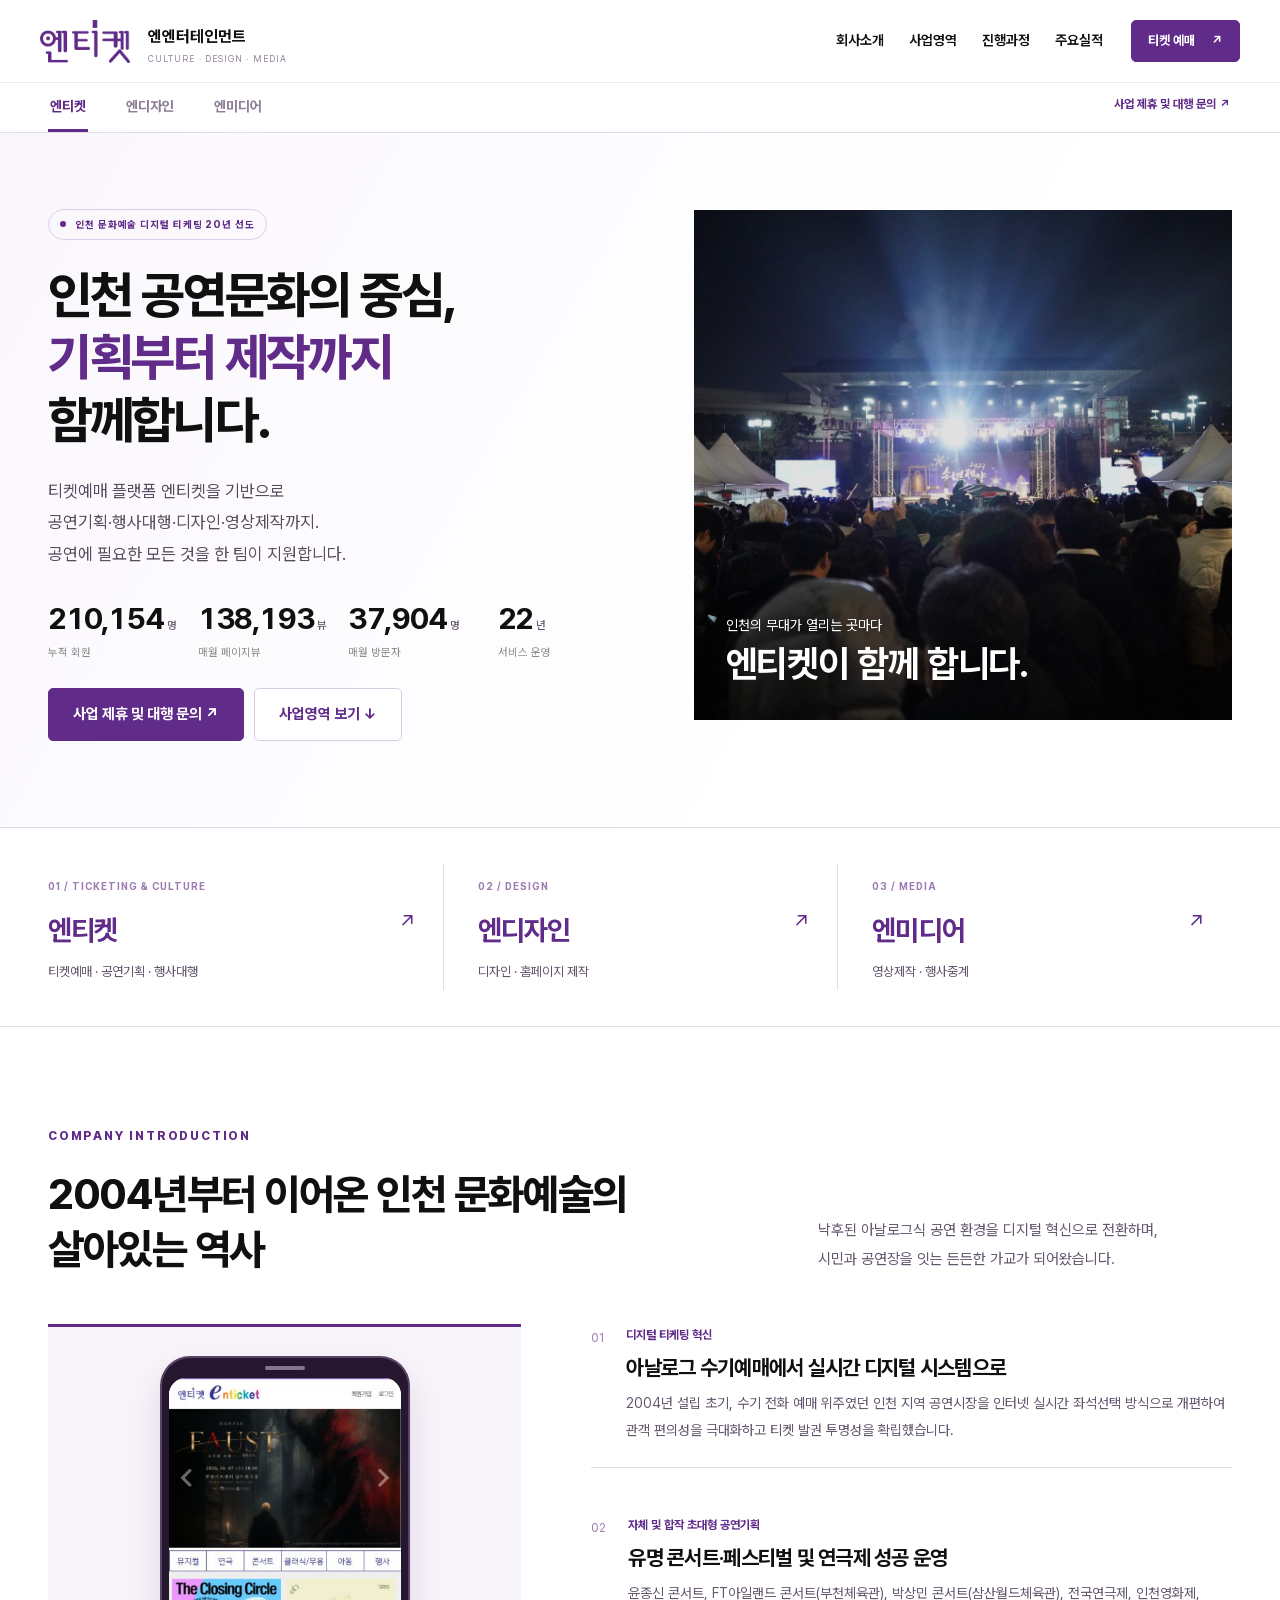
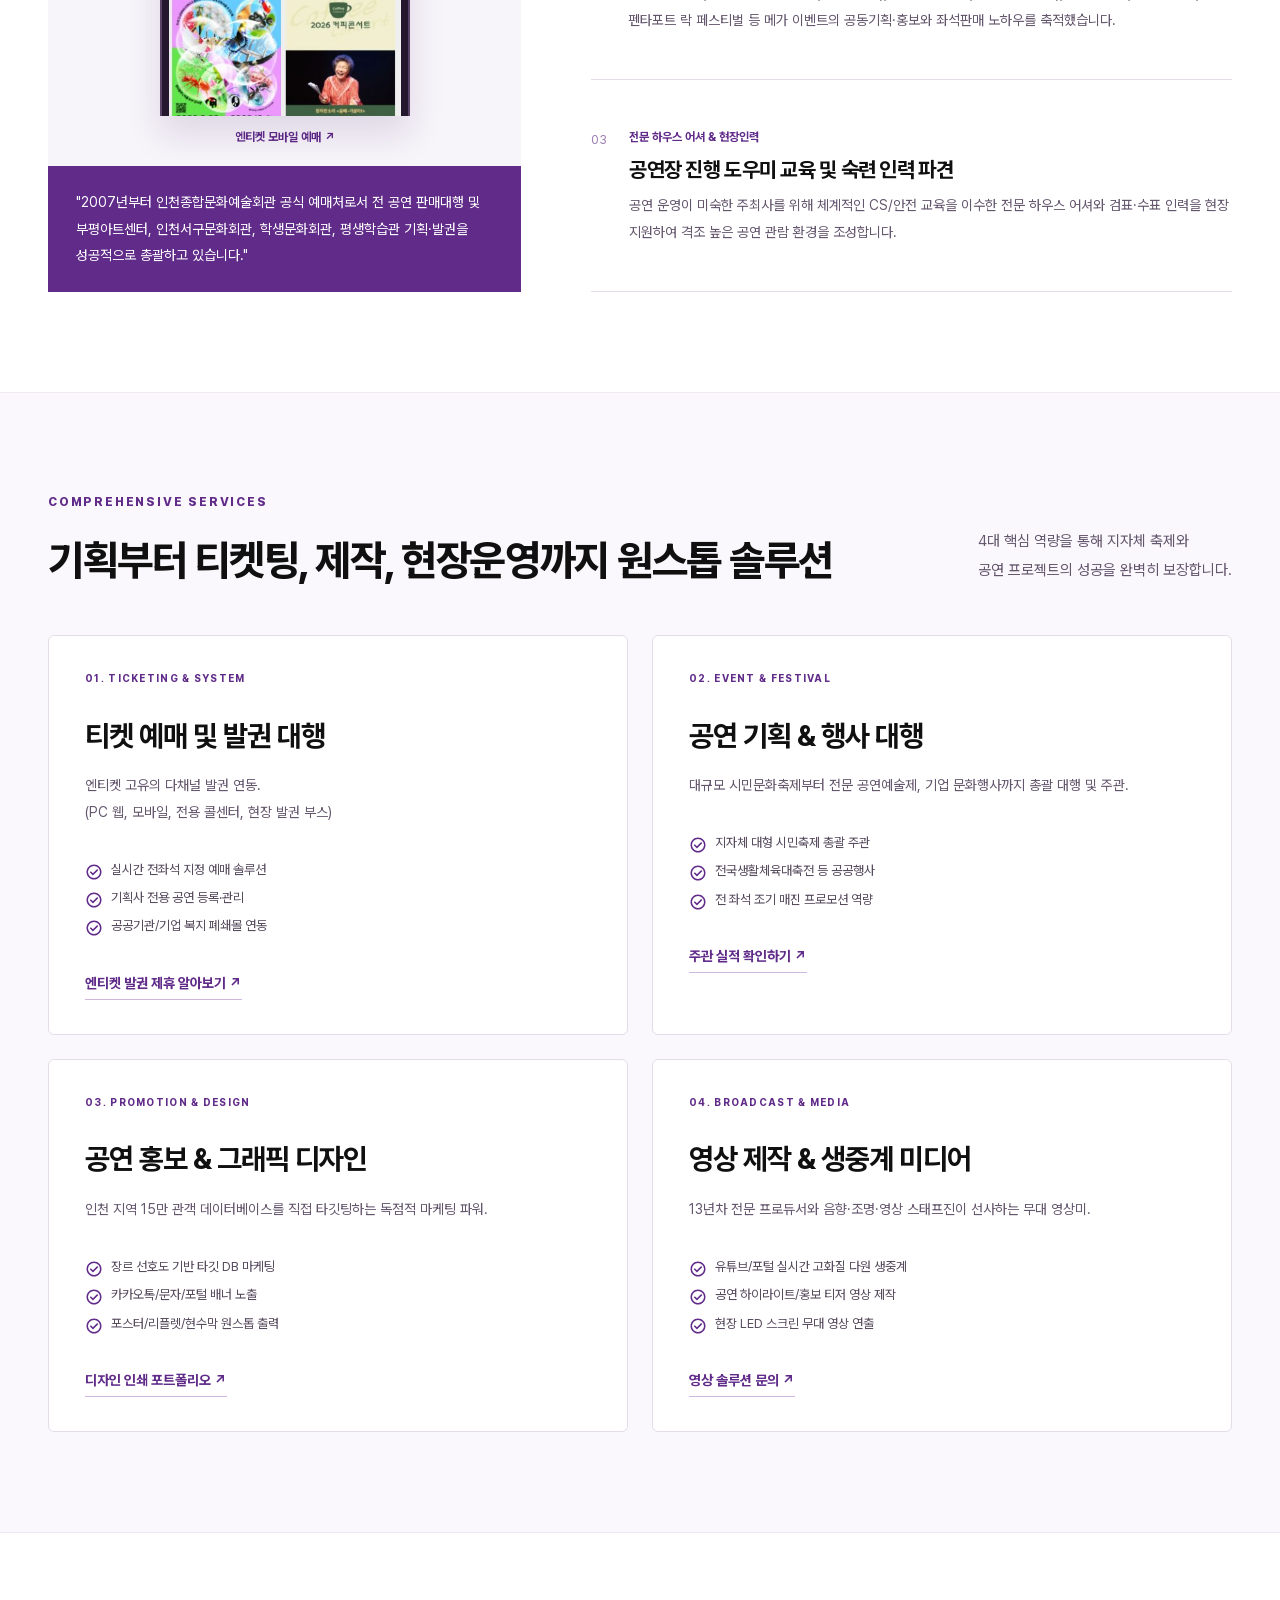
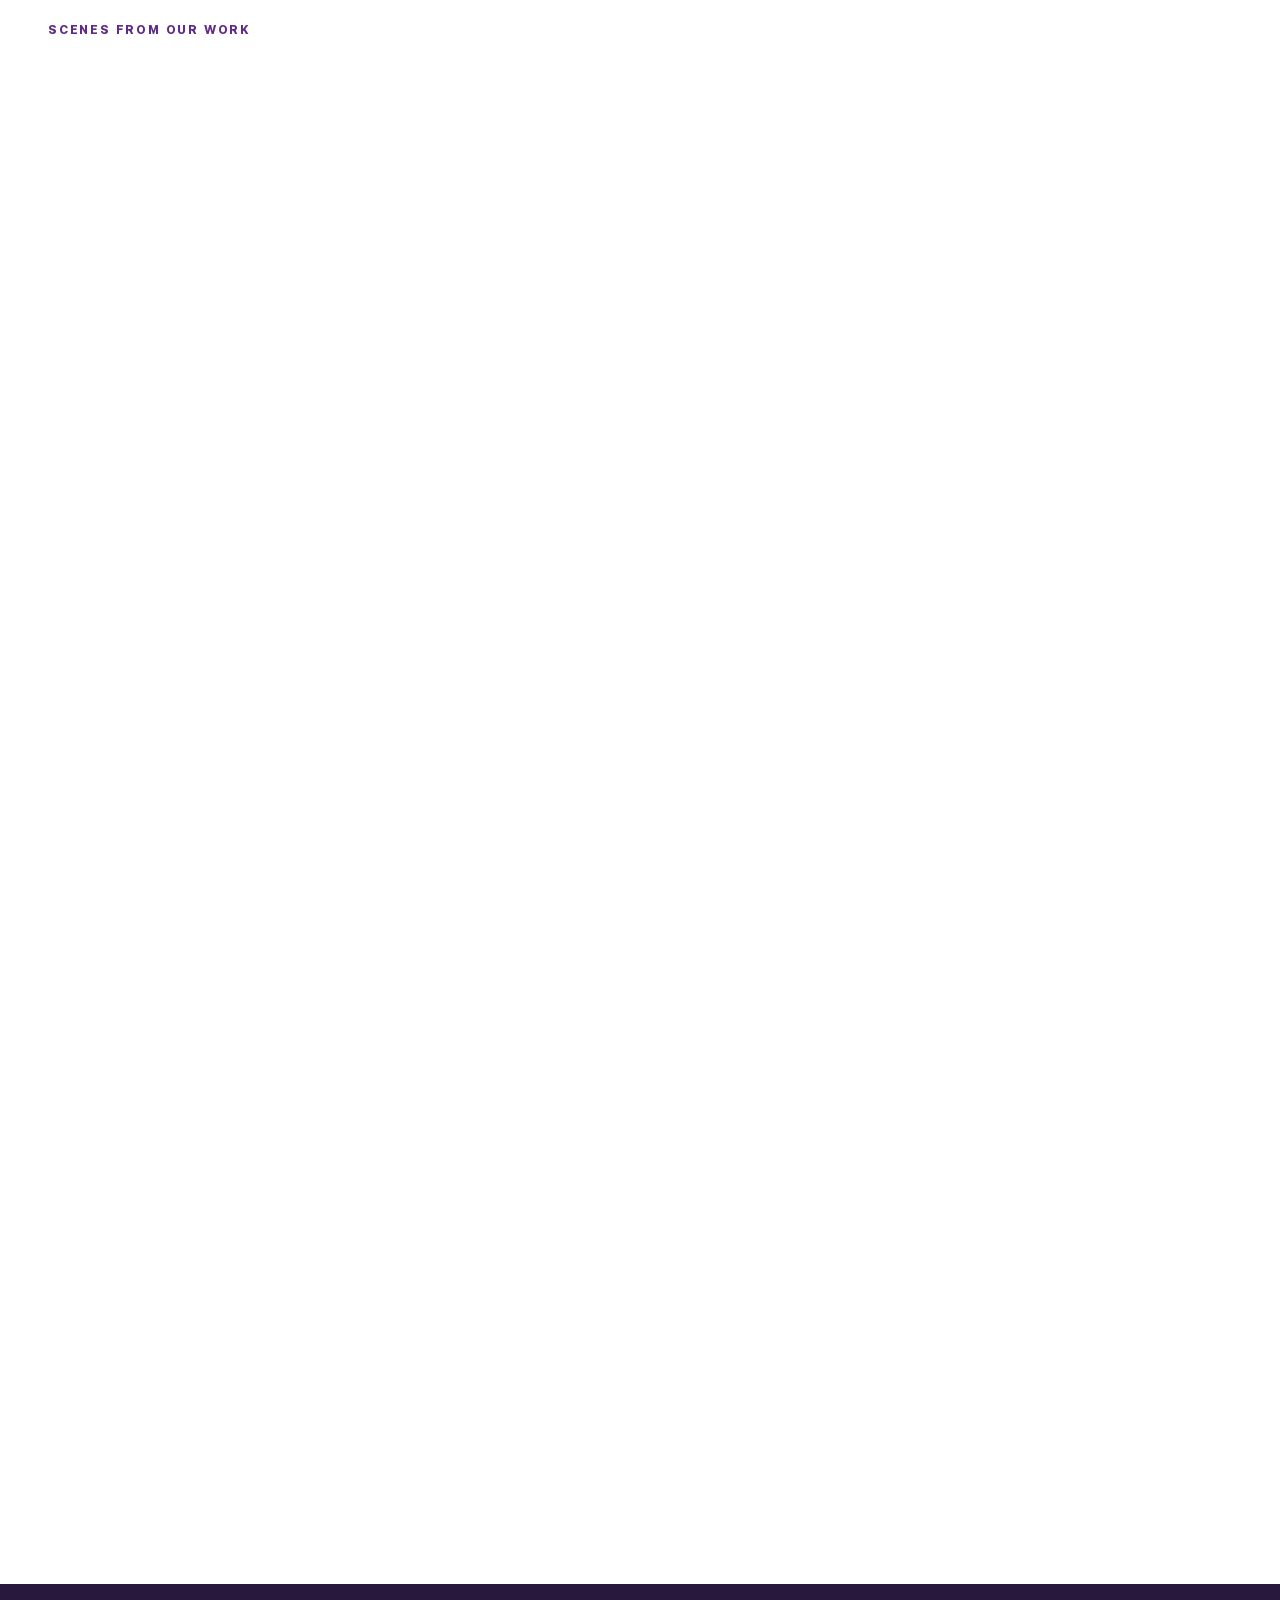
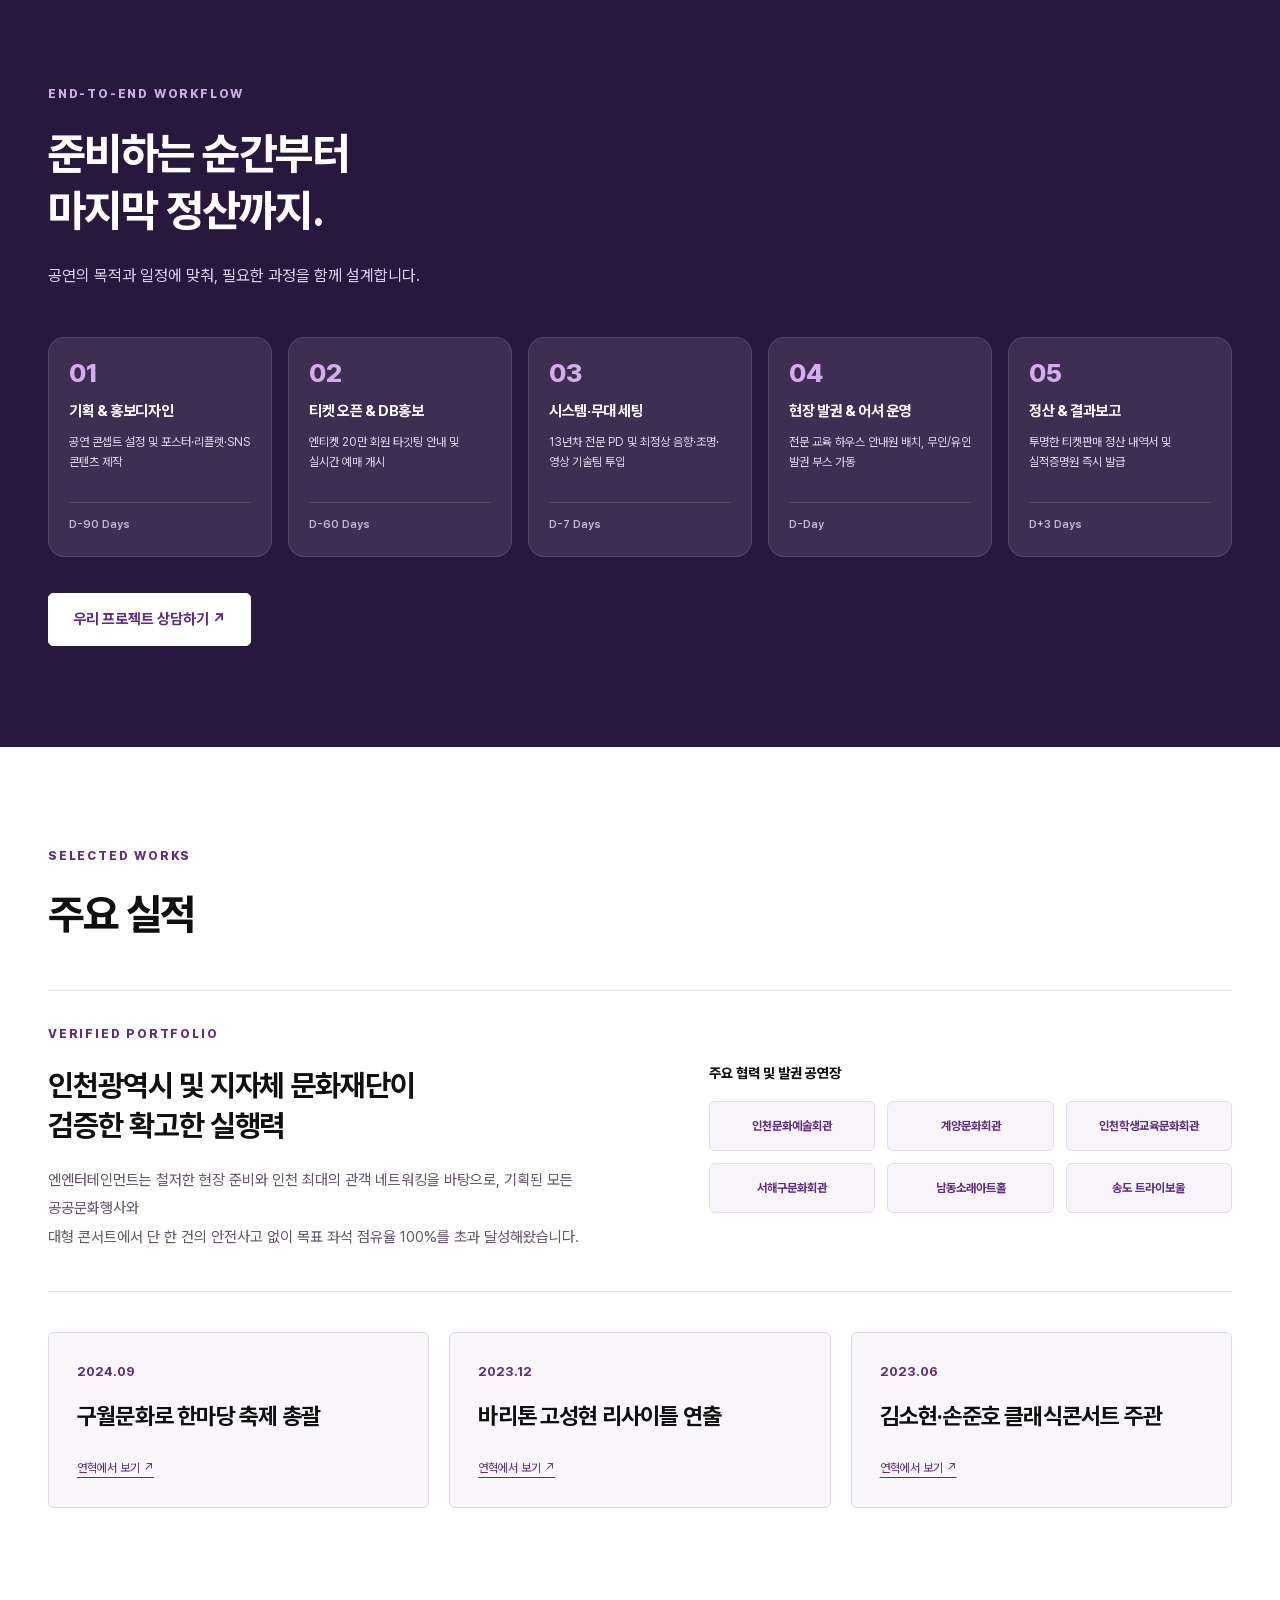
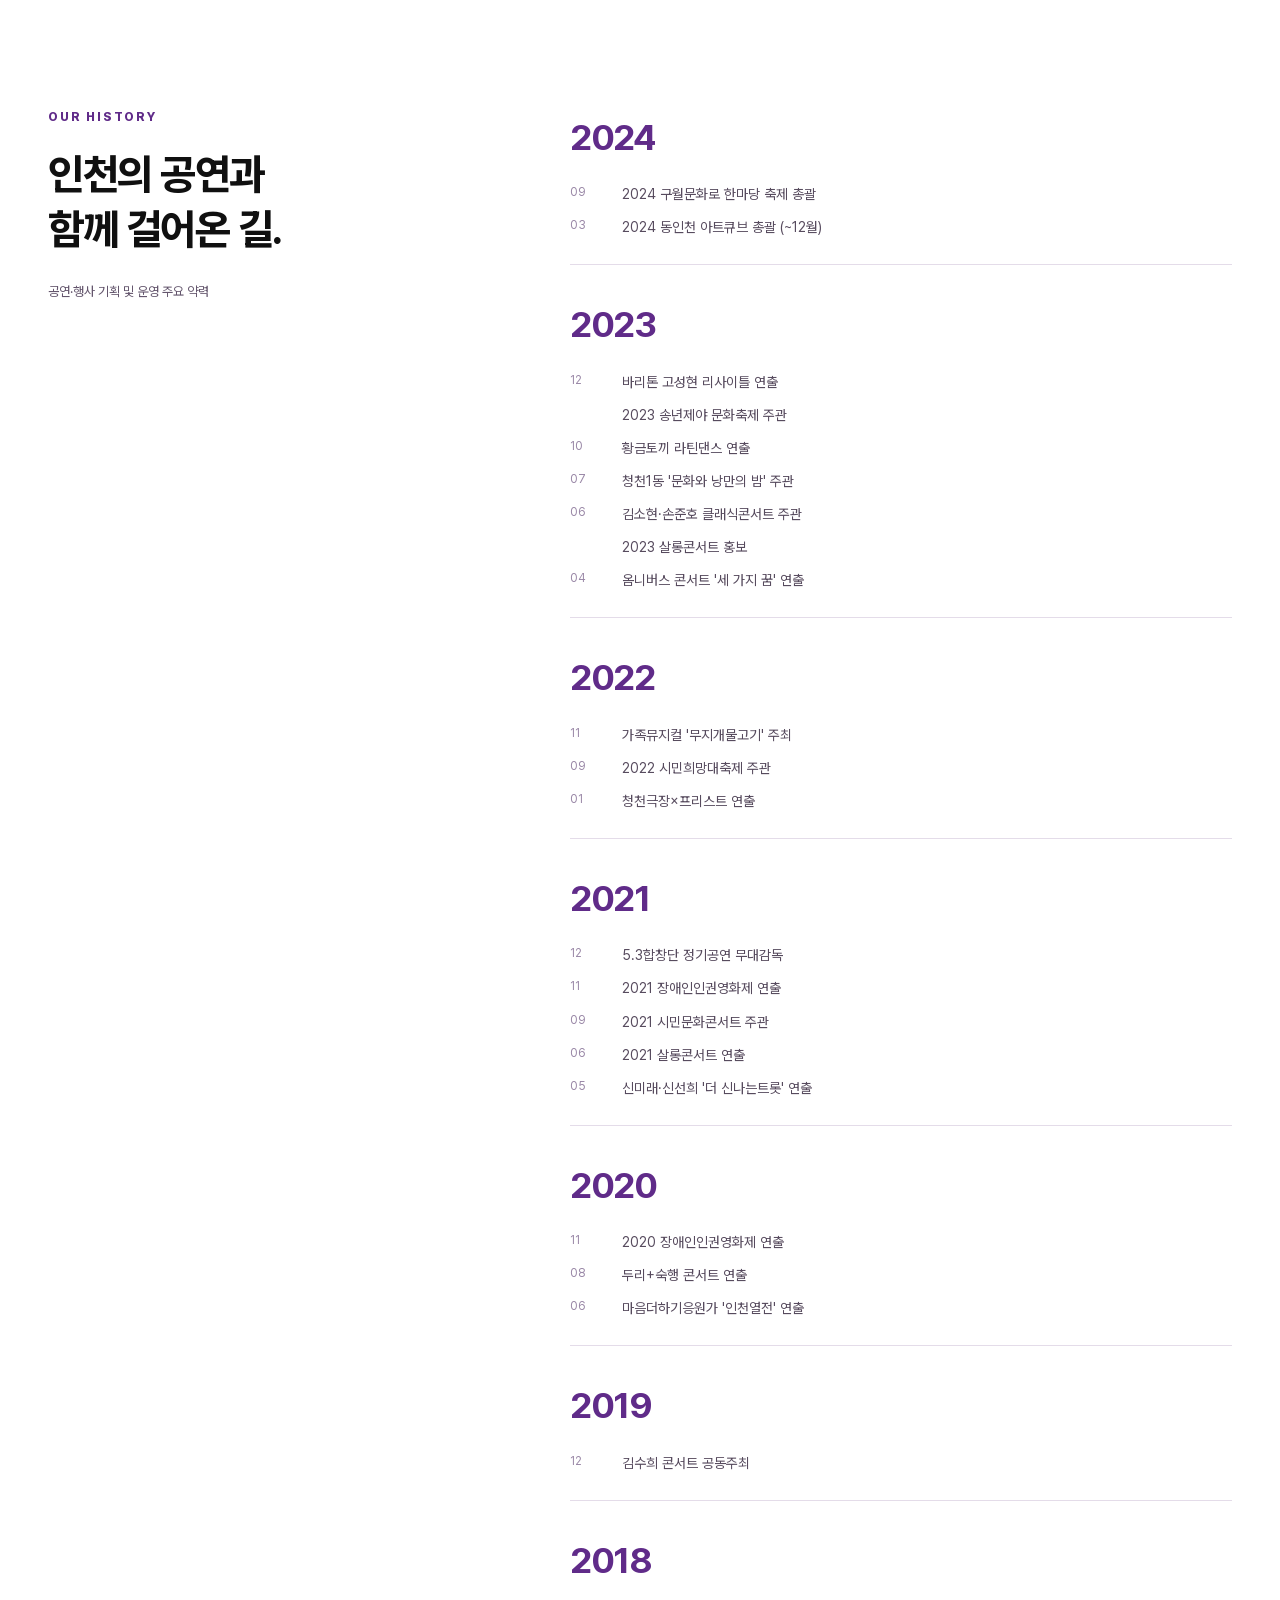
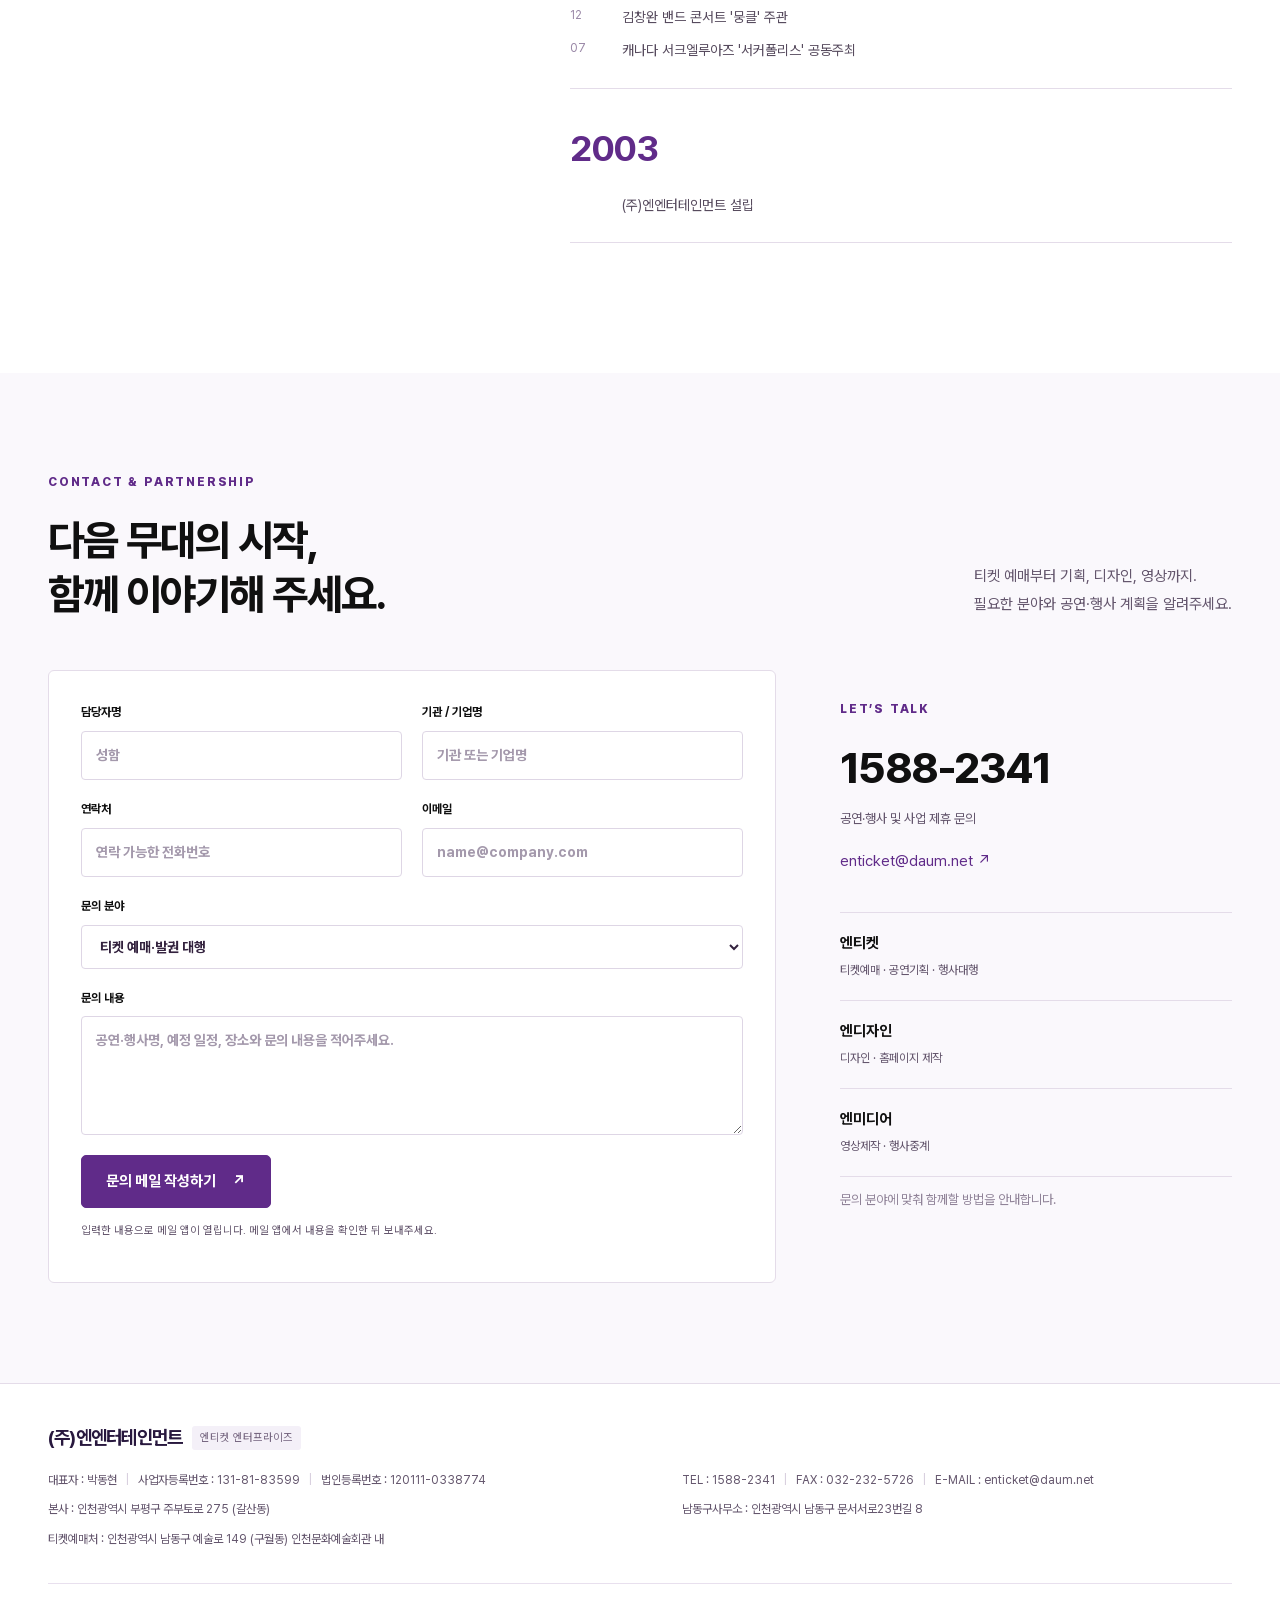
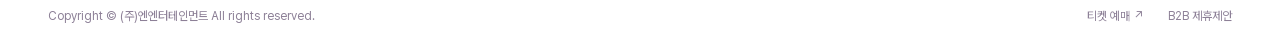
==== index.html @ e8639705 "회사 정보와 연락처 중심으로 공통 푸터 정리" ====
<!doctype html><html lang="ko"><head><meta charset="utf-8"><meta name="viewport" content="width=device-width,initial-scale=1"><meta name="robots" content="noindex,nofollow"><meta name="theme-color" content="#1e1b4b"><meta name="description" content="엔엔터테인먼트: 티켓예매, 공연기획, 행사대행, 디자인과 영상제작까지 한 팀이 지원합니다."><title>엔티켓 | 엔엔터테인먼트</title><link rel="stylesheet" href="assets/css/hybrid.css?v=footer-20260922"></head><body><a class="skip" href="#main">본문으로 바로가기</a><header class="site-header"><div class="header-inner"><a class="identity" href="index.html" aria-label="엔엔터테인먼트 홈"><img class="identity-logo" src="assets/images/logo.png" alt="엔티켓"><span><strong>엔엔터테인먼트</strong><small>CULTURE · DESIGN · MEDIA</small></span></a><nav class="desktop-nav" aria-label="주요 메뉴"><a href="index.html#about">회사소개</a><a href="index.html#services">사업영역</a><a href="index.html#workflow">진행과정</a><a href="index.html#portfolio">주요실적</a></nav><a class="button small" href="https://www.enticket.com:469/" target="_blank" rel="noopener">티켓 예매 <span aria-hidden="true">↗</span></a><button class="menu-toggle" aria-expanded="false" aria-controls="mobile-menu" aria-label="메뉴 열기">☰</button></div><nav id="mobile-menu" class="mobile-nav" aria-label="모바일 메뉴" hidden><a href="index.html#about">회사소개</a><a href="index.html#services">사업영역</a><a href="index.html#portfolio">주요실적</a><a href="index.html#contact">문의하기</a></nav><div class="brand-bar"><nav class="container" aria-label="브랜드 소개"><a href="index.html" aria-current="page">엔티켓</a><a href="design.html" >엔디자인</a><a href="media.html" >엔미디어</a><a class="brand-contact" href="#contact">사업 제휴 및 대행 문의 <span aria-hidden="true">↗</span></a></nav></div></header><main id="main" class="nt-about nt-about--embedded nt-reference"><section class="hero"><div class="container hero-grid"><div class="hero-copy"><p class="pill"><span></span> 인천 문화예술 디지털 티케팅 20년 선도</p><h1>인천 공연문화의 중심,<br><em>기획부터 제작까지</em><br>함께합니다.</h1><p class="hero-desc">티켓예매 플랫폼 엔티켓을 기반으로<br class="desktop-only"> 공연기획·행사대행·디자인·영상제작까지.<br class="desktop-only"> 공연에 필요한 모든 것을 한 팀이 지원합니다.</p><div class="hero-metrics"><section class="nt-sec nt-reveal nt-stats" aria-label="주요 지표">
    <ul>
      <!-- data-count: 최종값. JS가 0부터 2.4초 동안 세며 천 단위 콤마 -->
      <li><strong><span class="nt-count" data-count="210154">210,154</span><small>명</small></strong><span>누적 회원</span></li>
      <li><strong><span class="nt-count" data-count="138193">138,193</span><small>뷰</small></strong><span>매월 페이지뷰</span></li>
      <li><strong><span class="nt-count" data-count="37904">37,904</span><small>명</small></strong><span>매월 방문자</span></li>
      <li><strong><span class="nt-count" data-count="22">22</span><small>년</small></strong><span>서비스 운영</span></li>
    </ul>
  </section></div><div class="hero-actions"><a class="button" href="#contact">사업 제휴 및 대행 문의 ↗</a><a class="button secondary" href="#services">사업영역 보기 ↓</a></div></div><div class="hero-visual"><img src="assets/images/mission.jpg" alt="인천 야외 공연장의 무대와 관객" fetchpriority="high" width="1920" height="1080"><div class="visual-caption" style="bottom: 28px;"><span>인천의 무대가 열리는 곳마다</span><strong>엔티켓이 함께 합니다.</strong></div></div></div></section>
<section class="brand-overview" aria-label="세 개의 브랜드"><div class="container brand-overview-grid"><a href="#services"><span>01 / TICKETING & CULTURE</span><strong>엔티켓</strong><p>티켓예매 · 공연기획 · 행사대행</p><i aria-hidden="true">↗</i></a><a href="design.html"><span>02 / DESIGN</span><strong>엔디자인</strong><p>디자인 · 홈페이지 제작</p><i aria-hidden="true">↗</i></a><a href="media.html"><span>03 / MEDIA</span><strong>엔미디어</strong><p>영상제작 · 행사중계</p><i aria-hidden="true">↗</i></a></div></section><section class="section" id="about"><div class="container"><div class="section-title"><div><p class="eyebrow">Company Introduction</p><h2>2004년부터 이어온 인천 문화예술의 살아있는 역사</h2></div><p>낙후된 아날로그식 공연 환경을 디지털 혁신으로 전환하며,<br> 시민과 공연장을 잇는 든든한 가교가 되어왔습니다.</p></div><div class="about-grid"><div class="about-statement has-mobile-screen"><div class="mobile-showcase"><a class="phone-mockup" href="https://www.enticket.com:469/m/" target="_blank" rel="noopener" aria-label="엔티켓 모바일 예매 사이트 열기"><span class="phone-speaker" aria-hidden="true"></span><span class="phone-screen"><img src="assets/images/enticket-mobile-screen.png" alt="엔티켓 모바일 예매 화면: 상단 로고, 공연 배너, 장르 메뉴와 공연 포스터" loading="lazy" width="375" height="760"></span></a><a class="mobile-screen-link" href="https://www.enticket.com:469/m/" target="_blank" rel="noopener">엔티켓 모바일 예매 ↗</a></div><blockquote>"2007년부터 인천종합문화예술회관 공식 예매처로서 전 공연 판매대행 및 부평아트센터, 인천서구문화회관, 학생문화회관, 평생학습관 기획·발권을 성공적으로 총괄하고 있습니다."</blockquote></div><div class="about-points"><article><span>01</span><div><p class="pillar-label">디지털 티케팅 혁신</p><h3>아날로그 수기예매에서 실시간 디지털 시스템으로</h3><p>2004년 설립 초기, 수기 전화 예매 위주였던 인천 지역 공연시장을 인터넷 실시간 좌석선택 방식으로 개편하여<br>관객 편의성을 극대화하고 티켓 발권 투명성을 확립했습니다.</p></div></article><article><span>02</span><div><p class="pillar-label">자체 및 합작 초대형 공연기획</p><h3>유명 콘서트·페스티벌 및 연극제 성공 운영</h3><p>윤종신 콘서트, FT아일랜드 콘서트(부천체육관), 박상민 콘서트(삼산월드체육관), 전국연극제, 인천영화제,<br>펜타포트 락 페스티벌 등 메가 이벤트의 공동기획·홍보와 좌석판매 노하우를 축적했습니다.</p></div></article><article><span>03</span><div><p class="pillar-label">전문 하우스 어셔 &amp; 현장인력</p><h3>공연장 진행 도우미 교육 및 숙련 인력 파견</h3><p>공연 운영이 미숙한 주최사를 위해 체계적인 CS/안전 교육을 이수한 전문 하우스 어셔와 검표·수표 인력을 현장 지원하여 격조 높은 공연 관람 환경을 조성합니다.</p></div></article></div></div></div></section>
<section class="section canvas" id="services"><div class="container"><div class="section-title"><div><p class="eyebrow">COMPREHENSIVE SERVICES</p><h2>기획부터 티켓팅, 제작, 현장운영까지 원스톱 솔루션</h2></div><p>4대 핵심 역량을 통해 지자체 축제와<br>공연 프로젝트의 성공을 완벽히 보장합니다.</p></div><div class="service-grid"><article class="service-card reveal"><div class="card-top"><span>01. TICKETING &amp; SYSTEM</span></div><h3>티켓 예매 및 발권 대행</h3><p>엔티켓 고유의 다채널 발권 연동.<br>(PC 웹, 모바일, 전용 콜센터, 현장 발권 부스)</p><ul><li>실시간 전좌석 지정 예매 솔루션</li><li>기획사 전용 공연 등록·관리</li><li>공공기관/기업 복지 폐쇄몰 연동</li></ul><a class="text-link" href="#contact">엔티켓 발권 제휴 알아보기 <span aria-hidden="true">↗</span></a></article><article class="service-card reveal"><div class="card-top"><span>02. EVENT &amp; FESTIVAL</span></div><h3>공연 기획 &amp; 행사 대행</h3><p>대규모 시민문화축제부터 전문 공연예술제, 기업 문화행사까지 총괄 대행 및 주관.</p><ul><li>지자체 대형 시민축제 총괄 주관</li><li>전국생활체육대축전 등 공공행사</li><li>전 좌석 조기 매진 프로모션 역량</li></ul><a class="text-link" href="#portfolio">주관 실적 확인하기 <span aria-hidden="true">↗</span></a></article><article class="service-card reveal"><div class="card-top"><span>03. PROMOTION &amp; DESIGN</span></div><h3>공연 홍보 &amp; 그래픽 디자인</h3><p>인천 지역 15만 관객 데이터베이스를 직접 타깃팅하는 독점적 마케팅 파워.</p><ul><li>장르 선호도 기반 타깃 DB 마케팅</li><li>카카오톡/문자/포털 배너 노출</li><li>포스터/리플렛/현수막 원스톱 출력</li></ul><a class="text-link" href="https://enticket.kr/#portfolio-design">디자인 인쇄 포트폴리오 <span aria-hidden="true">↗</span></a></article><article class="service-card reveal"><div class="card-top"><span>04. BROADCAST &amp; MEDIA</span></div><h3>영상 제작 &amp; 생중계 미디어</h3><p>13년차 전문 프로듀서와 음향·조명·영상 스태프진이 선사하는 무대 영상미.</p><ul><li>유튜브/포털 실시간 고화질 다원 생중계</li><li>공연 하이라이트/홍보 티저 영상 제작</li><li>현장 LED 스크린 무대 영상 연출</li></ul><a class="text-link" href="#contact">영상 솔루션 문의 <span aria-hidden="true">↗</span></a></article></div></div></section>


<div class="container preserved-gallery"><p class="eyebrow">SCENES FROM OUR WORK</p><section class="nt-sec nt-gallery" aria-label="현장 사진">
    <ul class="nt-cv">
      <li class="nt-cv__item nt-cv__item--1"><span class="nt-cv__pic" data-note="현장 1"><img src="assets/images/scene-1.jpg" alt="" onerror="this.parentNode.className+=' is-empty'" loading="lazy" decoding="async"></span></li>
      <li class="nt-cv__item nt-cv__item--2"><span class="nt-cv__pic" data-note="현장 2"><img src="assets/images/scene-2.jpg" alt="" onerror="this.parentNode.className+=' is-empty'" loading="lazy" decoding="async"></span></li>
      <li class="nt-cv__item nt-cv__item--3"><span class="nt-cv__pic" data-note="현장 3"><img src="assets/images/scene-3.jpg" alt="" onerror="this.parentNode.className+=' is-empty'" loading="lazy" decoding="async"></span></li>
      <li class="nt-cv__item nt-cv__item--4"><span class="nt-cv__pic" data-note="현장 4"><img src="assets/images/scene-4.jpg" alt="" onerror="this.parentNode.className+=' is-empty'" loading="lazy" decoding="async"></span></li>
    </ul>
  </section></div>
<section class="section workflow" id="workflow"><div class="container"><p class="eyebrow">END-TO-END WORKFLOW</p><h2>준비하는 순간부터<br>마지막 정산까지.</h2><p class="workflow-lead">공연의 목적과 일정에 맞춰, 필요한 과정을 함께 설계합니다.</p><ol class="workflow-steps"><li><div class="workflow-card-top"><span>01</span><span class="workflow-icon" aria-hidden="true" style="--step-icon:url(assets/icons/workflow-draw.svg)"></span></div><h3>기획 &amp; 홍보디자인</h3><p>공연 콘셉트 설정 및 포스터·리플렛·SNS 콘텐츠 제작</p><div class="workflow-date">D-90 Days</div></li><li><div class="workflow-card-top"><span>02</span><span class="workflow-icon" aria-hidden="true" style="--step-icon:url(assets/icons/workflow-confirmation_number.svg)"></span></div><h3>티켓 오픈 &amp; DB홍보</h3><p>엔티켓 20만 회원 타깃팅 안내 및 실시간 예매 개시</p><div class="workflow-date">D-60 Days</div></li><li><div class="workflow-card-top"><span>03</span><span class="workflow-icon" aria-hidden="true" style="--step-icon:url(assets/icons/workflow-surround_sound.svg)"></span></div><h3>시스템·무대 세팅</h3><p>13년차 전문 PD 및 최정상 음향·조명·영상 기술팀 투입</p><div class="workflow-date">D-7 Days</div></li><li><div class="workflow-card-top"><span>04</span><span class="workflow-icon" aria-hidden="true" style="--step-icon:url(assets/icons/workflow-how_to_reg.svg)"></span></div><h3>현장 발권 &amp; 어셔 운영</h3><p>전문 교육 하우스 안내원 배치, 무인/유인 발권 부스 가동</p><div class="workflow-date">D-Day</div></li><li><div class="workflow-card-top"><span>05</span><span class="workflow-icon" aria-hidden="true" style="--step-icon:url(assets/icons/workflow-assignment_turned_in.svg)"></span></div><h3>정산 &amp; 결과보고</h3><p>투명한 티켓판매 정산 내역서 및 실적증명원 즉시 발급</p><div class="workflow-date">D+3 Days</div></li></ol><a class="button" href="#contact">우리 프로젝트 상담하기 ↗</a></div></section>
<section class="section" id="portfolio"><div class="container"><div class="section-title"><div><p class="eyebrow">SELECTED WORKS</p><h2>주요 실적</h2></div></div><div class="verified-portfolio"><div class="verified-copy"><p class="eyebrow">VERIFIED PORTFOLIO</p><h3>인천광역시 및 지자체 문화재단이<br>검증한 확고한 실행력</h3><p>엔엔터테인먼트는 철저한 현장 준비와 인천 최대의 관객 네트워킹을 바탕으로, 기획된 모든 공공문화행사와<br>대형 콘서트에서 단 한 건의 안전사고 없이 목표 좌석 점유율 100%를 초과 달성해왔습니다.</p></div><div class="partner-venues"><h4>주요 협력 및 발권 공연장</h4><ul><li>인천문화예술회관</li><li>계양문화회관</li><li>인천학생교육문화회관</li><li>서해구문화회관</li><li>남동소래아트홀</li><li>송도 트라이보울</li></ul></div></div><ul class="original-cases"><li><span>2024.09</span><h3>구월문화로 한마당 축제 총괄</h3><a href="#nt-year-2024">연혁에서 보기 ↗</a></li><li><span>2023.12</span><h3>바리톤 고성현 리사이틀 연출</h3><a href="#nt-year-2023">연혁에서 보기 ↗</a></li><li><span>2023.06</span><h3>김소현·손준호 클래식콘서트 주관</h3><a href="#nt-year-2023">연혁에서 보기 ↗</a></li></ul></div></section><section class="section" id="history"><div class="container history-grid"><div class="history-heading"><p class="eyebrow">OUR HISTORY</p><h2>인천의 공연과<br>함께 걸어온 길.</h2><p>공연·행사 기획 및 운영 주요 약력</p></div><div class="timeline">
        <h4 id="nt-year-2024">2024</h4>
        <dl>
          <dt>09</dt>
          <dd>2024 구월문화로 한마당 축제 총괄</dd>
          <dt>03</dt>
          <dd>2024 동인천 아트큐브 총괄 (~12월)</dd>
        </dl>
        <h4 id="nt-year-2023">2023</h4>
        <dl>
          <dt>12</dt>
          <dd>바리톤 고성현 리사이틀 연출</dd>
          <dd>2023 송년제야 문화축제 주관</dd>
          <dt>10</dt>
          <dd>황금토끼 라틴댄스 연출</dd>
          <dt>07</dt>
          <dd>청천1동 '문화와 낭만의 밤' 주관</dd>
          <dt>06</dt>
          <dd>김소현·손준호 클래식콘서트 주관</dd>
          <dd>2023 살롱콘서트 홍보</dd>
          <dt>04</dt>
          <dd>옴니버스 콘서트 '세 가지 꿈' 연출</dd>
        </dl>
        <h4 id="nt-year-2022">2022</h4>
        <dl>
          <dt>11</dt>
          <dd>가족뮤지컬 '무지개물고기' 주최</dd>
          <dt>09</dt>
          <dd>2022 시민희망대축제 주관</dd>
          <dt>01</dt>
          <dd>청천극장×프리스트 연출</dd>
        </dl>
        <h4 id="nt-year-2021">2021</h4>
        <dl>
          <dt>12</dt>
          <dd>5.3합창단 정기공연 무대감독</dd>
          <dt>11</dt>
          <dd>2021 장애인인권영화제 연출</dd>
          <dt>09</dt>
          <dd>2021 시민문화콘서트 주관</dd>
          <dt>06</dt>
          <dd>2021 살롱콘서트 연출</dd>
          <dt>05</dt>
          <dd>신미래·신선희 '더 신나는트롯' 연출</dd>
        </dl>
        <h4 id="nt-year-2020">2020</h4>
        <dl>
          <dt>11</dt>
          <dd>2020 장애인인권영화제 연출</dd>
          <dt>08</dt>
          <dd>두리+숙행 콘서트 연출</dd>
          <dt>06</dt>
          <dd>마음더하기응원가 '인천열전' 연출</dd>
        </dl>
        <h4 id="nt-year-2019">2019</h4>
        <dl>
          <dt>12</dt>
          <dd>김수희 콘서트 공동주최</dd>
        </dl>
        <h4 id="nt-year-2018">2018</h4>
        <dl>
          <dt>12</dt>
          <dd>김창완 밴드 콘서트 '뭉클' 주관</dd>
          <dt>07</dt>
          <dd>캐나다 서크엘루아즈 '서커폴리스' 공동주최</dd>
        </dl>
        <h4 id="nt-year-2003">2003</h4>
        <dl>
          <dd class="no-month">(주)엔엔터테인먼트 설립</dd>
          <!-- 설립 월·이후 2004~2017 주요 이력(예매 서비스 개시, 예술회관 매표소 운영 개시 등) 확인되면 추가 -->
        </dl>
      </div></div></section>
<section class="section contact" id="contact"><div class="container"><div class="section-title"><div><p class="eyebrow">CONTACT & PARTNERSHIP</p><h2>다음 무대의 시작,<br>함께 이야기해 주세요.</h2></div><p>티켓 예매부터 기획, 디자인, 영상까지.<br>필요한 분야와 공연·행사 계획을 알려주세요.</p></div><div class="contact-grid"><form id="contact-form"><div class="form-row"><label>담당자명<input name="person" autocomplete="name" required placeholder="성함"></label><label>기관 / 기업명<input name="company" autocomplete="organization" required placeholder="기관 또는 기업명"></label></div><div class="form-row"><label>연락처<input name="phone" type="tel" autocomplete="tel" required placeholder="연락 가능한 전화번호"></label><label>이메일<input name="email" type="email" autocomplete="email" required placeholder="name@company.com"></label></div><label>문의 분야<select name="service"><option>티켓 예매·발권 대행</option><option>공연기획·행사대행</option><option>디자인·홈페이지 제작</option><option>영상제작·행사중계</option></select></label><label>문의 내용<textarea name="message" rows="4" required placeholder="공연·행사명, 예정 일정, 장소와 문의 내용을 적어주세요."></textarea></label><button class="button" type="submit">문의 메일 작성하기 <span aria-hidden="true">↗</span></button><p class="form-help">입력한 내용으로 메일 앱이 열립니다. 메일 앱에서 내용을 확인한 뒤 보내주세요.</p><p id="contact-status" role="status"></p></form><aside class="contact-aside"><p class="eyebrow">LET’S TALK</p><a class="phone" href="tel:1588-2341">1588-2341</a><p>공연·행사 및 사업 제휴 문의</p><a class="mail" href="mailto:enticket@daum.net">enticket@daum.net ↗</a><div class="contact-brands"><div><strong>엔티켓</strong><span>티켓예매 · 공연기획 · 행사대행</span></div><div><strong>엔디자인</strong><span>디자인 · 홈페이지 제작</span></div><div><strong>엔미디어</strong><span>영상제작 · 행사중계</span></div></div><p class="contact-note">문의 분야에 맞춰 함께할 방법을 안내합니다.</p></aside></div></div></section></main><footer class="footer company-footer"><div class="container"><div class="company-footer-heading"><strong>(주)엔엔터테인먼트</strong><span>엔티켓 엔터프라이즈</span></div><div class="company-footer-details"><p>대표자 : 박동현 <i>|</i> 사업자등록번호 : 131-81-83599 <i>|</i> 법인등록번호 : 120111-0338774</p><p><a href="tel:1588-2341">TEL : 1588-2341</a> <i>|</i> FAX : 032-232-5726 <i>|</i> <a href="mailto:enticket@daum.net">E-MAIL : enticket@daum.net</a></p><p>본사 : 인천광역시 부평구 주부토로 275 (갈산동)</p><p>남동구사무소 : 인천광역시 남동구 문서서로23번길 8</p><p class="company-footer-ticket">티켓예매처 : 인천광역시 남동구 예술로 149 (구월동) 인천문화예술회관 내</p></div><div class="company-footer-bottom"><span>Copyright © (주)엔엔터테인먼트 All rights reserved.</span><nav aria-label="푸터 메뉴"><a href="https://www.enticket.com:469/" target="_blank" rel="noopener">티켓 예매 ↗</a><a href="#contact">B2B 제휴제안</a></nav></div></div></footer><script src="assets/js/about.js"></script><script src="assets/js/hybrid.js?v=header-scroll-1"></script></body></html>
---- assets/css/hybrid.css ----
@font-face{font-family:nt-Pretendard;src:url('../fonts/PretendardVariable.woff2') format('woff2');font-weight:100 900;font-display:swap}
:root{--purple:#602b89;--ink:#101010;--muted:#64566d;--line:#e4dce9;--tint:#f7f4fa;--font:nt-Pretendard,'Malgun Gothic',sans-serif}
*{box-sizing:border-box}html{scroll-behavior:smooth;scroll-padding-top:140px}body{margin:0;font-family:var(--font);color:var(--ink);background:#fff;line-height:1.65;word-break:keep-all;-webkit-font-smoothing:antialiased}h1,h2,h3,p,figure{margin:0}a{color:inherit;text-decoration:none}img{display:block;max-width:100%}button,input,textarea,select{font:inherit}button,a,input,textarea,select{-webkit-tap-highlight-color:transparent}button{cursor:pointer}a:focus-visible,button:focus-visible,input:focus-visible,textarea:focus-visible,select:focus-visible{outline:3px solid #a477c3;outline-offset:5px}h1,h2,h3{letter-spacing:-.035em;line-height:1.3}h2{font-size:42px;font-weight:750}h3{font-size:24px}p{color:var(--muted)}.container{width:min(1200px,calc(100% - 96px));margin-inline:auto}.section{padding:100px 0}.canvas{background:#faf8fc;border-block:1px solid #f0eaf4}.eyebrow{font-size:12px;font-weight:800;letter-spacing:.15em;color:var(--purple);margin-bottom:20px}.text-link{font-size:14px;font-weight:700;color:var(--purple);display:inline-block;border-bottom:1px solid #cfb7df;padding-bottom:4px}.button{display:inline-flex;align-items:center;justify-content:center;gap:16px;background:var(--purple);color:#fff;border:1px solid var(--purple);padding:15px 24px;border-radius:5px;font-size:15px;font-weight:700;line-height:1.4;transition:background .2s,transform .2s}.button:hover{background:#4e2072;transform:translateY(-2px)}.button.secondary{background:#fff;color:var(--purple);border-color:#d8cde1}.button.small{padding:11px 16px;font-size:13px}.skip{position:fixed;top:-100px;left:12px;background:var(--purple);color:white;padding:12px;z-index:100}.skip:focus{top:10px}.site-header{position:sticky;top:0;z-index:30;background:rgba(255,255,255,.97);border-bottom:1px solid var(--line)}.header-inner{width:min(1280px,calc(100% - 80px));height:82px;margin:auto;display:flex;align-items:center;gap:28px}.identity{display:flex;gap:18px;align-items:center;margin-right:auto}.identity-logo{width:90px;height:auto}.identity strong{font-size:16px;display:block}.identity small{display:block;font-size:9px;color:#91839b;letter-spacing:.12em}.desktop-nav{display:flex;gap:25px;font-size:14px;font-weight:650}.desktop-nav a:hover{color:var(--purple)}.brand-bar{border-top:1px solid #f0eaf3;background:#fff}.brand-bar nav{display:flex;gap:36px;height:49px;align-items:stretch}.brand-bar a{font-size:14px;font-weight:700;color:#8d8097;padding:12px 2px;border-bottom:3px solid transparent}.brand-bar a[aria-current=page]{color:var(--purple);border-color:var(--purple)}.brand-bar .brand-contact{margin-left:auto;font-size:12px;color:var(--purple)}.menu-toggle{display:none;border:0;background:transparent;font-size:24px}.mobile-nav[hidden]{display:none}.mobile-nav{padding:18px 24px;display:grid;gap:15px;border-top:1px solid var(--line)}
.hero{padding:76px 0 86px;background:linear-gradient(120deg,#faf7fc 0%,#fff 68%);border-bottom:1px solid var(--line)}.hero-grid{display:grid;grid-template-columns:1.08fr 1fr;gap:64px;align-items:center}.pill{display:inline-flex;align-items:center;gap:9px;border:1px solid #ddcde9;border-radius:30px;padding:6px 11px;color:var(--purple);font-size:10px;font-weight:750;letter-spacing:.09em;margin-bottom:24px}.pill span{height:6px;width:6px;background:var(--purple);border-radius:50%}h1{font-size:51px;line-height:1.23;font-weight:750;letter-spacing:-.045em}h1 em{font-style:normal;color:var(--purple)}.hero-desc{font-size:17px;line-height:1.85;margin-top:24px;color:#574b5e}.hero-facts{display:grid;grid-template-columns:repeat(3,1fr);margin:30px 0;border-top:1px solid #d9cce3;padding-top:20px;gap:12px}.hero-facts small{font-size:10px;color:#81728b;display:block;margin-bottom:3px}.hero-facts strong{font-size:18px;color:var(--purple)}.hero-actions{display:flex;gap:10px;flex-wrap:wrap}.hero-visual{position:relative;margin-bottom:20px;background:#211528}.hero-visual>img{width:100%;height:510px;object-fit:cover;object-position:52% 50%;filter:brightness(.88)}.visual-label{position:absolute;top:20px;left:22px;z-index:1;font-size:9px;letter-spacing:.12em;color:white;display:flex;gap:8px;align-items:center}.live-dot{height:6px;width:6px;background:#d4abf0;border-radius:50%}.visual-caption{position:absolute;bottom:60px;left:32px;color:#fff}.visual-caption span{display:block;font-size:14px}.visual-caption strong{font-size:37px;letter-spacing:-.03em;line-height:1.5}.floating-note{position:absolute;right:22px;bottom:-27px;background:white;box-shadow:0 12px 32px #32104412;padding:19px 24px;display:flex;gap:17px;align-items:center;border:1px solid var(--line);border-radius:5px}.note-icon{font-size:24px;color:var(--purple)}.floating-note small{font-size:11px;color:var(--muted);display:block}.floating-note strong{font-size:15px}.section-title{display:flex;justify-content:space-between;align-items:flex-end;gap:60px;margin-bottom:48px}.section-title>p{max-width:420px;font-size:15px;line-height:1.9;padding-bottom:5px}.about-grid{display:grid;grid-template-columns:.85fr 1.15fr;gap:70px}.about-statement{padding:36px;background:var(--tint);border-top:3px solid var(--purple)}.large-en{font-size:52px;font-weight:750;line-height:1.08;letter-spacing:-.045em;color:var(--purple)}.about-statement p{margin:26px 0;font-size:14px}.about-points article{display:flex;gap:22px;padding:24px 0;border-bottom:1px solid var(--line)}.about-points article:first-child{padding-top:0}.about-points article>span{font-size:12px;color:#9b7bb1;padding-top:5px}.about-points h3{font-size:21px;margin-bottom:9px}.about-points p{font-size:14px;line-height:1.9}.service-grid{display:grid;grid-template-columns:repeat(2,1fr);gap:24px}.service-card{background:#fff;border:1px solid var(--line);padding:34px 36px;border-radius:6px;transition:border-color .2s,box-shadow .2s}.service-card:hover{border-color:#ae8bc6;box-shadow:0 10px 30px #602b8908}.card-top{display:flex;align-items:center;justify-content:space-between;color:var(--purple);font-size:10px;font-weight:750;letter-spacing:.13em;margin-bottom:30px}.service-number{font-size:26px;letter-spacing:-.04em}.service-category{font-size:12px;color:#887594;margin-bottom:9px}.service-card h3{font-size:29px;margin-bottom:18px}.service-card>p:not(.service-category){font-size:14px;max-width:440px;line-height:1.9}.service-card ul{padding:20px 0;list-style:none;display:grid;gap:7px;font-size:13px;color:#574b5e}.service-card li::before{content:'•';color:var(--purple);margin-right:10px}.service-card .text-link{margin-top:2px}
.original-stats{padding-block:44px 0}.nt-stats ul{padding:0;margin:0;list-style:none;display:grid;grid-template-columns:repeat(4,1fr);gap:25px;border-top:1px solid #101010}.nt-stats li{padding-top:26px}.nt-stats strong{display:block;font-size:38px;font-weight:700;line-height:1.2;letter-spacing:-.04em;font-variant-numeric:tabular-nums}.nt-stats small{font-size:14px;margin-left:5px}.nt-stats li>span{display:block;font-size:13px;margin-top:10px;color:#8a8a8a}.stats-note{font-size:11px;margin-top:20px;color:#8a8a8a}.motion-section{padding-top:90px}.motion-intro{padding-bottom:38px}.nt-scene{position:relative;margin:0 auto;width:min(1200px,calc(100% - 96px))}.nt-scene__stage{position:relative}.nt-scene__frame{position:relative;aspect-ratio:16/9;overflow:hidden;margin-bottom:24px;background:#24172e}.nt-scene__pic{position:absolute;inset:0;margin:0}.nt-scene__pic img{height:100%;width:100%;object-fit:cover}.nt-scene__pic::after{content:'';position:absolute;inset:0;background:linear-gradient(transparent 10%,#100719a6)}.nt-scene__msg{position:absolute;inset:auto 0 55px;padding:0 55px;color:white;z-index:3}.nt-scene__en{font-size:13px;letter-spacing:.15em;font-weight:750;margin-bottom:15px;color:white}.nt-scene__ko{font-size:42px;line-height:1.35;color:white;font-weight:700}.nt-photo-motion .nt-scene__stage{width:100%;overflow:hidden;background:#fff;z-index:2}.nt-photo-motion .nt-scene__frame{position:absolute;inset:0;height:100%;aspect-ratio:auto;margin:0}.nt-photo-motion .nt-scene__frame:first-child{z-index:2}.nt-photo-motion .nt-scene__frame:last-child{z-index:1}.preserved-gallery{padding-bottom:90px;overflow:hidden}.nt-cv{display:grid;grid-template-columns:1fr 1fr;gap:32px;list-style:none;margin:0;padding:0}.nt-cv__item:nth-child(even){margin-top:80px}.nt-cv__pic{display:block;position:relative;overflow:hidden;aspect-ratio:4/5}.nt-cv__pic img{width:100%;height:100%;object-fit:cover}.nt-photo-motion .nt-cv__pic img{height:118%}.nt-gallery{overflow:hidden}.nt-cv__item:nth-child(3) .nt-cv__pic{aspect-ratio:1.15}.nt-cv__item:nth-child(4) .nt-cv__pic{aspect-ratio:1.15}.project-grid{display:grid;grid-template-columns:1fr 1fr 1.05fr;gap:28px}.project-card img{width:100%;height:275px;object-fit:cover}.project-card>div{padding-top:20px}.project-card span{font-size:10px;letter-spacing:.12em;color:var(--purple);font-weight:750}.project-card h3{font-size:22px;margin:7px 0}.project-card p{font-size:13px}.project-summary{padding:26px;background:var(--tint);border-top:2px solid var(--purple)}.project-summary h3{font-size:28px}.project-summary ul{list-style:none;padding:18px 0 14px;font-size:12px;display:grid;gap:16px;color:var(--muted)}.project-summary li span{display:block;color:var(--purple);font-size:10px;margin-bottom:3px}.project-summary .text-link{font-size:12px}.brand-feature-grid{display:grid;grid-template-columns:1fr 1fr;gap:28px}.brand-feature{min-height:510px;padding:36px;position:relative;overflow:hidden}.brand-feature h3{font-size:40px;margin-bottom:15px}.brand-feature p{font-size:15px}.design-feature{background:#eee5f5;color:var(--purple)}.brand-feature-link{position:absolute;bottom:30px;left:36px;font-size:13px;font-weight:700}.design-art{position:relative;height:250px;margin-top:24px}.art-card{position:absolute;display:block;width:155px;height:208px;padding:20px}.art-back{background:#b193ca;left:10%;top:22px;transform:rotate(-9deg);font-size:24px;line-height:1;font-weight:800;color:#fff}.art-front{background:#602b89;right:8%;transform:rotate(7deg);color:#fff}.art-front small{font-size:7px;letter-spacing:.08em}.art-front b{display:block;font-size:30px;line-height:1.1;margin-top:18px}.art-front i{font-size:8px;display:block;margin-top:16px;font-style:normal}.media-feature>img{position:absolute;inset:0;width:100%;height:100%;object-fit:cover}.media-feature::after{content:'';position:absolute;inset:0;background:#190c298c}.media-feature>div{position:relative;z-index:1;height:100%;color:white}.media-feature .eyebrow,.media-feature p{color:#fff}.media-feature .brand-feature-link{left:0;bottom:0}.workflow{background:#f3edf8;border-block:1px solid #e6dced}.workflow h2{font-size:44px}.workflow-lead{margin-top:24px;font-size:16px}.workflow-steps{display:grid;grid-template-columns:repeat(5,1fr);gap:26px;padding:0;list-style:none;margin:48px 0 36px}.workflow-steps li{border-top:1px solid #b89cca;padding-top:22px}.workflow-steps li>span{color:var(--purple);font-size:30px;letter-spacing:-.03em}.workflow-steps h3{font-size:18px;margin-top:18px}.workflow-steps p{font-size:13px;margin-top:12px}.history-grid{display:grid;grid-template-columns:.8fr 1.2fr;gap:80px}.history-heading p:last-child{font-size:13px;margin-top:24px}.timeline h4{font-size:36px;color:var(--purple);margin:0 0 16px;letter-spacing:-.03em}.timeline dl{display:grid;grid-template-columns:30px 1fr;gap:10px 22px;padding-bottom:25px;border-bottom:1px solid var(--line);margin:0 0 30px}.timeline dt{font-size:12px;color:#9a88a7}.timeline dd{grid-column:2;margin:0;font-size:14px;color:#574b5e}.contact{background:#faf8fc}.contact-grid{display:grid;grid-template-columns:1.3fr .7fr;gap:64px}form{padding:32px;background:white;border:1px solid var(--line);border-radius:6px}label{display:flex;flex-direction:column;gap:8px;font-size:12px;font-weight:700;margin-bottom:20px}input,textarea,select{width:100%;border:1px solid #ded6e5;border-radius:4px;padding:12px 14px;background:#fff;color:#33223e;font-size:14px;min-width:0}input::placeholder,textarea::placeholder{color:#a499ac}textarea{resize:vertical}.form-row{display:grid;grid-template-columns:1fr 1fr;gap:20px}.form-help{font-size:11px;margin-top:14px;line-height:1.7}#contact-status{font-size:12px;margin-top:10px}.contact-aside{padding:30px 0}.phone{font-size:43px;line-height:1.3;font-weight:750;letter-spacing:-.04em}.contact-aside>p:not(.eyebrow){font-size:13px;margin:12px 0}.mail{display:block;color:var(--purple);font-size:15px;margin-top:20px}.contact-brands{margin-top:38px;border-top:1px solid var(--line)}.contact-brands>div{padding:18px 0;border-bottom:1px solid var(--line)}.contact-brands strong{display:block;font-size:15px}.contact-brands span{font-size:12px;color:var(--muted)}.contact-note{color:#908398}.footer{background:#fff;padding:48px 0 24px;border-top:1px solid var(--line)}.footer-top{display:flex;justify-content:space-between;gap:30px;align-items:center}.footer-top strong{font-size:19px}.footer-top p{font-size:12px;margin-top:12px}.footer-top>a{font-size:13px;color:var(--purple)}.footer-bottom{margin-top:35px;padding-top:20px;border-top:1px solid #eee8f1;display:flex;justify-content:space-between;gap:20px;color:#8d8097;font-size:10px}.sub-hero h1{font-size:48px}.sub-hero .button{margin-top:28px}.sub-hero-photo{width:100%;height:400px;object-fit:cover}.brand-word-art{background:#602b89;color:#fff;padding:45px;font-size:65px;font-weight:800;letter-spacing:-.06em;line-height:1.02}.brand-word-art em{font-style:normal;color:#c5a3de}.sub-services{display:grid;grid-template-columns:repeat(3,1fr);gap:35px;margin:45px 0}.sub-services article{border-top:1px solid var(--purple);padding-top:22px}.sub-services article>span{color:#9874ae;font-size:13px}.sub-services h3{margin:16px 0;font-size:23px}.sub-services p{font-size:14px}
@media(min-width:1500px){.container{width:min(1280px,calc(100% - 120px))}.hero-grid{gap:80px}.hero-visual>img{height:550px}h1{font-size:58px}}
@media(max-width:1100px){.desktop-nav{gap:18px;font-size:12px}.identity small{display:none}.identity strong{font-size:13px}.identity-logo{width:70px}.header-inner{gap:20px}.hero-grid{gap:35px}h1{font-size:42px}.hero-actions .button{font-size:13px;padding:13px 17px}.hero-visual>img{height:460px}.visual-caption strong{font-size:30px}.section-title{gap:35px}.section-title>p{max-width:340px}.project-grid{gap:20px}.project-card img{height:230px}.project-card h3{font-size:18px}.project-summary{padding:22px}.project-summary h3{font-size:24px}.contact-grid{gap:35px}.phone{font-size:36px}.workflow-steps{gap:20px}.workflow-steps h3{font-size:16px}}
@media(max-width:820px){.container{width:calc(100% - 48px)}.header-inner{width:calc(100% - 48px);height:68px}.desktop-nav{display:none}.menu-toggle{display:block}.header-inner>.button{margin-left:auto}.identity{margin-right:0}.identity>span{display:none}.identity-logo{width:80px}.brand-bar nav{gap:28px}.brand-bar .brand-contact{font-size:11px}.hero{padding:50px 0 65px}.hero-grid{grid-template-columns:1fr;gap:48px}.hero-copy{max-width:660px}h1{font-size:46px}.hero-visual>img{height:420px}.hero-visual{margin:0 0 20px}.section{padding:70px 0}.section-title{display:block;margin-bottom:35px}.section-title>p{margin-top:22px;max-width:100%}h2{font-size:35px}.about-grid{gap:30px;grid-template-columns:1fr 1fr}.large-en{font-size:40px}.about-statement{padding:27px}.about-points h3{font-size:18px}.about-points article{gap:14px}.service-card{padding:25px}.service-card h3{font-size:24px}.project-grid{grid-template-columns:1fr 1fr}.project-summary{grid-column:1/-1}.project-summary ul{grid-template-columns:repeat(3,1fr)}.project-summary h3 br{display:none}.brand-feature{padding:26px;min-height:500px}.brand-feature h3{font-size:32px}.art-card{width:125px;height:190px;padding:15px}.art-front b{font-size:28px}.art-back{left:0;font-size:23px}.art-front{right:0}.brand-feature-link{left:26px;font-size:11px}.workflow h2{font-size:36px}.workflow-steps{grid-template-columns:repeat(3,1fr);row-gap:28px}.history-grid{gap:40px;grid-template-columns:.7fr 1.3fr}.history-grid h2{font-size:29px}.contact-grid{grid-template-columns:1fr}.contact-aside{padding:10px 0}.contact-brands{display:grid;grid-template-columns:repeat(3,1fr);gap:25px}.nt-stats strong{font-size:30px}.nt-scene{width:calc(100% - 48px)}.nt-scene__ko{font-size:33px}.nt-scene__msg{padding:0 30px;bottom:35px}.motion-section{padding-top:65px}.footer-bottom{flex-direction:column;gap:8px}.sub-services{gap:20px}.sub-services h3{font-size:20px}.sub-hero h1{font-size:42px}}
@media(max-width:520px){html{scroll-padding-top:125px}.container{width:calc(100% - 40px)}.header-inner{width:calc(100% - 40px);gap:16px;height:62px}.identity-logo{width:73px}.button.small{font-size:11px;padding:10px 12px}.brand-bar nav{height:47px;gap:26px}.brand-bar a{font-size:13px}.brand-bar .brand-contact{display:none}.hero{padding-top:36px}.pill{font-size:9px;margin-bottom:20px}h1{font-size:36px;line-height:1.28}.hero-desc{font-size:15px;margin-top:20px}.hero-facts{gap:6px;margin:24px 0}.hero-facts small{font-size:9px}.hero-facts strong{font-size:16px}.hero-actions{gap:8px}.hero-actions .button{font-size:12px;padding:13px}.hero-visual>img{height:355px}.visual-caption{left:24px;bottom:55px}.visual-caption strong{font-size:31px}.visual-caption span{font-size:12px}.floating-note{right:15px;padding:15px 19px;gap:12px}.floating-note strong{font-size:13px}.section{padding:58px 0}h2{font-size:31px}.eyebrow{font-size:10px;margin-bottom:15px}.section-title>p{font-size:14px}.about-grid{grid-template-columns:1fr;gap:30px}.about-statement{padding:30px}.large-en{font-size:45px}.about-points h3{font-size:19px}.service-grid{grid-template-columns:1fr;gap:16px}.service-card{padding:28px}.service-card h3{font-size:27px}.card-top{margin-bottom:22px}.nt-stats ul{grid-template-columns:1fr 1fr;gap:22px}.nt-stats strong{font-size:33px}.nt-stats li{padding-top:20px}.nt-stats li>span{font-size:12px}.nt-scene{width:calc(100% - 40px)}.nt-scene__frame{aspect-ratio:4/5}.nt-scene__ko{font-size:25px}.nt-scene__msg{padding:0 23px;bottom:28px}.nt-scene__en{font-size:11px}.nt-cv{gap:15px}.nt-cv__item:nth-child(even){margin-top:35px}.preserved-gallery{padding-bottom:55px}.project-grid{gap:18px}.project-card img{height:210px}.project-card h3{font-size:17px}.project-card span{font-size:8px}.project-card p{font-size:11px}.project-summary ul{grid-template-columns:1fr;gap:12px}.project-summary li span{display:inline;margin-right:8px}.brand-feature-grid{grid-template-columns:1fr;gap:20px}.brand-feature{min-height:470px;padding:30px}.brand-feature-link{left:30px;font-size:13px}.art-card{width:155px;height:190px}.art-back{left:10%}.art-front{right:10%}.media-feature{min-height:400px}.workflow h2{font-size:31px}.workflow-lead{font-size:14px}.workflow-steps{grid-template-columns:1fr 1fr;gap:26px 20px;margin:35px 0}.workflow-steps li:last-child{grid-column:1/-1}.workflow-steps h3{font-size:17px;margin-top:12px}.workflow-steps li>span{font-size:26px}.history-grid{grid-template-columns:1fr;gap:35px}.history-grid h2{font-size:31px}.timeline h4{font-size:30px}.timeline dd{font-size:13px}.contact-grid{gap:28px}form{padding:23px}.form-row{grid-template-columns:1fr;gap:0}label{margin-bottom:18px}form>.button{width:100%;padding:14px 10px;font-size:13px}.contact-brands{grid-template-columns:1fr;gap:0}.phone{font-size:42px}.footer-top{align-items:flex-start;flex-direction:column;gap:22px}.footer-top p{font-size:11px}.sub-hero h1{font-size:35px}.brand-word-art{font-size:60px}.sub-services{grid-template-columns:1fr;gap:28px}.sub-services h3{font-size:25px}.desktop-only{display:none}}
@media(prefers-reduced-motion:reduce){html{scroll-behavior:auto}*,*::before,*::after{animation:none!important;transition:none!important}}
@media print{.site-header{position:static}.hero,.section{padding:30px 0}.nt-scene{height:auto!important}.nt-scene__stage{position:relative!important;height:auto!important;left:auto!important;top:auto!important;width:100%!important}.nt-scene__frame{position:relative!important;aspect-ratio:16/9!important;opacity:1!important}.nt-scene__msg{opacity:1!important;transform:none!important}.nt-photo-motion .nt-scene__frame{height:auto}.nt-cv__item{transform:none!important}form,.menu-toggle{display:none}.container{width:95%}}
/* Existing case and brand list design, expanded to the standalone layout. */
.original-cases{display:grid;grid-template-columns:repeat(3,1fr);gap:20px;margin:0;padding:0;list-style:none}.original-cases li{padding:28px;border:1px solid #e0d9e6;background:#f9f7fb;border-radius:6px;display:flex;flex-direction:column;align-items:flex-start}.original-cases li>span{font-size:13px;font-weight:700;color:#602b89;margin-bottom:18px}.original-cases h3{font-size:23px;line-height:1.45;margin-bottom:25px}.original-cases a{font-size:12px;color:var(--purple);margin-top:auto;text-decoration:underline;text-underline-offset:5px}.nt-brands__list{list-style:none;padding:0;margin:0;border-top:1px solid #101010}.nt-brands__list li{border-bottom:1px solid #ddd}.nt-brands__list a{display:grid;grid-template-columns:1fr 1.3fr 30px;gap:24px;align-items:center;padding:36px 0}.nt-brands__list strong{font-size:38px;letter-spacing:-.035em;font-weight:750}.nt-brands__list span{font-size:18px;color:#64566d}.nt-brands__list em{font-size:26px;font-style:normal;color:#602b89}.nt-brands__list a:hover strong{color:#602b89}.nt-brands__list .nt-reveal{opacity:1;transform:none}
@media(max-width:820px){.original-cases{gap:15px}.original-cases li{padding:22px}.original-cases h3{font-size:19px}.nt-brands__list strong{font-size:30px}.nt-brands__list span{font-size:15px}}
@media(max-width:520px){.original-cases{grid-template-columns:1fr}.original-cases li{padding:25px}.original-cases h3{font-size:23px;margin-bottom:20px}.nt-brands__list a{grid-template-columns:1fr 30px;gap:8px;padding:26px 0}.nt-brands__list strong{font-size:30px}.nt-brands__list span{grid-column:1;font-size:14px}.nt-brands__list em{grid-column:2;grid-row:1/3}}
@media(max-width:520px){h1{font-size:clamp(27px,7.7vw,36px)}}
/* Counters belong to the hero; the three brands form the following row. */
.hero-metrics{margin:30px 0 26px}.hero-metrics .nt-stats ul{border:0;gap:18px}.hero-metrics .nt-stats li{padding:0}.hero-metrics .nt-stats strong{font-size:clamp(22px,2.35vw,32px);white-space:nowrap}.hero-metrics .nt-stats small{font-size:11px;margin-left:3px;font-weight:500;color:var(--muted)}.hero-metrics .nt-stats li>span{margin-top:8px;font-size:11px}.hero-metrics .stats-note{margin-top:16px;font-size:10px;color:#8a7c93}.brand-overview{background:#fff;border-bottom:1px solid var(--line);padding:36px 0}.brand-overview-grid{display:grid;grid-template-columns:repeat(3,1fr)}.brand-overview-grid>a{position:relative;padding:8px 34px;border-left:1px solid var(--line)}.brand-overview-grid>a:first-child{padding-left:0;border-left:0}.brand-overview-grid>a>span{font-size:10px;font-weight:700;letter-spacing:.1em;color:#9b7bb1}.brand-overview-grid strong{display:block;font-size:28px;letter-spacing:-.03em;color:var(--purple);margin:8px 0}.brand-overview-grid p{font-size:13px}.brand-overview-grid i{position:absolute;right:27px;top:42px;font-size:20px;font-style:normal;color:var(--purple)}.brand-overview-grid>a:hover strong{text-decoration:underline;text-underline-offset:5px}
@media(min-width:821px) and (max-width:1100px){.hero-metrics .nt-stats ul{grid-template-columns:repeat(2,1fr);row-gap:20px}.hero-metrics .nt-stats strong{font-size:30px}}
@media(max-width:820px){.hero-metrics .nt-stats strong{font-size:32px}.brand-overview-grid>a{padding-inline:20px}.brand-overview-grid strong{font-size:24px}.brand-overview-grid p{font-size:11px}.brand-overview-grid i{right:12px;font-size:16px}.brand-overview-grid>a>span{font-size:8px}}
@media(max-width:520px){.hero-metrics{margin:25px 0}.hero-metrics .nt-stats ul{grid-template-columns:repeat(2,1fr);gap:22px 18px}.hero-metrics .nt-stats strong{font-size:31px}.hero-metrics .nt-stats li>span{font-size:12px}.brand-overview{padding:12px 0}.brand-overview-grid{grid-template-columns:1fr}.brand-overview-grid>a,.brand-overview-grid>a:first-child{padding:23px 0;border-left:0;border-bottom:1px solid var(--line)}.brand-overview-grid>a:last-child{border-bottom:0}.brand-overview-grid strong{font-size:27px;margin:5px 0}.brand-overview-grid p{font-size:13px}.brand-overview-grid>a>span{font-size:9px}.brand-overview-grid i{top:48px;right:6px;font-size:22px}}
#about .section-title>div{max-width:650px}#about .section-title>p{flex:0 0 35%}#about .eyebrow{text-transform:uppercase}.archive-name{font-size:30px;font-weight:750;letter-spacing:-.035em;color:var(--purple)}.about-statement .archive-label{font-size:12px;margin:12px 0 30px;color:#8d8097}.about-statement blockquote{margin:0;font-size:21px;line-height:1.9;color:#4e365d;letter-spacing:-.025em}.about-points .pillar-label{font-size:12px;font-weight:700;color:var(--purple);margin-bottom:7px}@media(max-width:820px){.archive-name{font-size:25px}.about-statement blockquote{font-size:18px}}@media(max-width:520px){.about-statement blockquote{font-size:17px}}
/* Actual mobile ticketing screenshot within the existing company introduction. */
.about-statement.has-mobile-screen{padding:26px 28px 0;overflow:hidden;align-self:start}.has-mobile-screen .archive-name{font-size:23px}.has-mobile-screen .archive-label{margin:6px 0 18px}.mobile-showcase{display:flex;flex-direction:column;align-items:center;padding:3px 0 23px}.phone-mockup{display:block;position:relative;width:min(250px,100%);padding:20px 7px 9px;background:#24172e;border:2px solid #594367;border-radius:30px;box-shadow:0 18px 35px #32104420}.phone-speaker{position:absolute;top:8px;left:50%;transform:translateX(-50%);height:4px;width:40px;background:#877490;border-radius:10px}.phone-mockup img{width:100%;height:auto;border-radius:17px 17px 22px 22px;background:#fff}.mobile-screen-link{margin-top:17px;font-size:12px;color:var(--purple);font-weight:700}.has-mobile-screen blockquote{margin:0 -28px;padding:23px 28px;background:var(--purple);color:white;font-size:14px;line-height:1.9;letter-spacing:0}@media(max-width:820px) and (min-width:521px){#about .about-grid{grid-template-columns:1fr}.mobile-showcase{padding-top:5px}.phone-mockup{width:245px}}@media(max-width:520px){.about-statement.has-mobile-screen{padding:23px 23px 0}.phone-mockup{width:230px}.has-mobile-screen blockquote{margin-inline:-23px;padding:22px 23px;font-size:13px}.has-mobile-screen .archive-name{font-size:24px}}
/* Crop the captured browser scrollbar from the phone screen. */
.phone-screen{display:block;overflow:hidden;border-radius:17px 17px 22px 22px;aspect-ratio:360/760;background:#fff}.phone-screen img{width:104.166667%;max-width:none;height:auto;border-radius:0}
/* Show the top third of the phone and shorten the introduction card. */
.phone-mockup{height:185px;overflow:hidden;border-radius:30px 30px 0 0;padding-bottom:0;border-bottom:0}.phone-screen{border-radius:17px 17px 0 0}.mobile-showcase{padding-bottom:18px}.mobile-screen-link{margin-top:12px}@media(max-width:820px) and (min-width:521px){.phone-mockup{height:181px}}@media(max-width:520px){.phone-mockup{height:171px}}
/* Keep the upper two thirds of the phone visible. */
.phone-mockup{height:360px}@media(max-width:820px) and (min-width:521px){.phone-mockup{height:353px}}@media(max-width:520px){.phone-mockup{height:332px}}
/* Distribute the three introduction items over the height of the phone card. */
@media(min-width:821px){#about .about-points{display:flex;flex-direction:column;justify-content:space-between;align-self:stretch}}
/* Purple check icons for all service detail lists. */
.service-card li{position:relative;padding-left:25px}.service-card li::before{content:'';position:absolute;left:0;top:.3em;width:17px;height:17px;border:1.5px solid var(--purple);border-radius:50%;margin:0;background:transparent}.service-card li::after{content:'';position:absolute;left:5px;top:calc(.3em + 4px);width:7px;height:4px;border-left:1.7px solid var(--purple);border-bottom:1.7px solid var(--purple);transform:rotate(-45deg)}
/* Match enticket.kr: Material Symbols Outlined check_circle, 18px, 4px top offset. */
.service-card li{padding-left:26px}.service-card li::before{content:'';left:0;top:4px;width:18px;height:18px;border:0;border-radius:0;margin:0;background:var(--purple);-webkit-mask:url('../icons/check-circle.svg') center/contain no-repeat;mask:url('../icons/check-circle.svg') center/contain no-repeat}.service-card li::after{content:none}
/* Align the company name with the bottom of the enticket logo. */
.identity{align-items:flex-end}.identity>span{position:relative}.identity strong{line-height:1}.identity small{position:absolute;top:calc(100% + 5px);left:0;line-height:1;white-space:nowrap}
/* Align the full company-name and caption block with the logo bottom. */
.identity>span{position:static}.identity strong{line-height:1.2}.identity small{position:static;line-height:1;margin-top:7px;white-space:nowrap}
/* Portfolio introduction and cooperating venues supplied by the user. */
.verified-portfolio{display:grid;grid-template-columns:1.15fr 1fr;gap:60px;align-items:center;margin-bottom:40px;padding:34px 0 40px;border-top:1px solid var(--line);border-bottom:1px solid var(--line)}.verified-copy h3{font-size:30px;line-height:1.35;margin-bottom:20px}.verified-copy>p:last-child{font-size:15px;line-height:1.9}.partner-venues h4{font-size:14px;margin:0 0 16px;font-weight:750}.partner-venues ul{list-style:none;margin:0;padding:0;display:grid;grid-template-columns:repeat(3,minmax(0,1fr));gap:12px}.partner-venues li{display:flex;align-items:center;justify-content:center;text-align:center;min-height:50px;padding:12px 8px;border:1px solid var(--line);border-radius:6px;background:var(--tint);color:var(--purple);font-size:12px;font-weight:700}@media(max-width:1000px){.verified-portfolio{grid-template-columns:1fr;gap:28px}.verified-copy h3{font-size:28px}}@media(max-width:520px){.verified-portfolio{padding-block:28px;margin-bottom:26px}.verified-copy h3{font-size:25px}.verified-copy>p:last-child{font-size:14px}.partner-venues ul{grid-template-columns:repeat(2,minmax(0,1fr));gap:10px}.partner-venues li{font-size:12px}}
/* Center items 02 and 03 within the space bounded by divider lines. */
@media(min-width:821px){#about .about-points{justify-content:flex-start}#about .about-points article:first-child{flex:0 0 auto}#about .about-points article:nth-child(n+2){flex:1;display:grid;grid-template-columns:auto 1fr;align-content:center;align-items:start}}

/* Five workflow cards matching the supplied reference layout. */
.workflow{background:#28183e;border-color:#28183e;color:#fff}.workflow .eyebrow{color:#cfade8}.workflow h2{color:#fff}.workflow-lead{color:#ddd0e8}.workflow-steps{grid-template-columns:repeat(5,minmax(0,1fr));gap:16px}.workflow-steps li{display:flex;flex-direction:column;min-height:220px;padding:22px 20px;border:1px solid #ffffff20;border-radius:16px;background:#ffffff1a;transition:background .2s}.workflow-steps li:hover{background:#ffffff26}.workflow-card-top{display:flex;align-items:center;justify-content:space-between;gap:12px;margin-bottom:14px}.workflow-card-top>span:first-child{font-size:26px;line-height:1;font-weight:800;color:#d5adef;letter-spacing:-.03em}.workflow-icon{display:block;width:24px;height:24px;flex-shrink:0;background:#e8ddf2;mask:var(--step-icon) center/contain no-repeat;-webkit-mask:var(--step-icon) center/contain no-repeat}.workflow-steps h3{font-size:15px;line-height:1.5;margin:0;color:#fff;letter-spacing:-.025em}.workflow-steps p{font-size:12px;line-height:1.7;margin:9px 0 20px;color:#e1d5eb}.workflow-date{margin-top:auto;padding-top:13px;border-top:1px solid #ffffff20;font-size:11px;font-weight:600;color:#c8b7d4}.workflow>.container>.button{background:#fff;color:var(--purple);border-color:#fff}@media(max-width:1100px){.workflow-steps{grid-template-columns:repeat(3,minmax(0,1fr))}}@media(max-width:820px){.workflow-steps{grid-template-columns:repeat(2,minmax(0,1fr))}}@media(max-width:520px){.workflow-steps{gap:14px;grid-template-columns:1fr}.workflow-steps li{min-height:205px}.workflow-steps li:last-child{grid-column:auto}.workflow-steps h3{font-size:16px}.workflow-steps p{font-size:13px}}
/* Direction-aware header, with keyboard focus remaining accessible. */
.site-header{transition:transform .25s ease;transform:translateY(0)}.site-header.is-scroll-hidden{transform:translateY(-100%)}
#services .section-title{align-items:flex-end;align-items:last baseline}#services .section-title>p{padding-bottom:0}
@media print{.site-header.is-scroll-hidden{transform:none}}
/* Align every side-by-side section description to the title's final baseline. */
.section-title{align-items:flex-end;align-items:last baseline}.section-title>p{padding-bottom:0}
/* Give the scenes gallery heading room above and below. */
.preserved-gallery{padding-top:88px}.preserved-gallery>.eyebrow{margin-bottom:40px}@media(max-width:820px){.preserved-gallery{padding-top:64px}.preserved-gallery>.eyebrow{margin-bottom:32px}}@media(max-width:520px){.preserved-gallery{padding-top:48px}.preserved-gallery>.eyebrow{margin-bottom:28px}}

/* Company details footer */
.company-footer{padding:38px 0 24px;background:#fff}
.company-footer-heading{display:flex;align-items:center;flex-wrap:wrap;gap:10px;margin-bottom:16px}
.company-footer-heading strong{font-size:19px;letter-spacing:-.04em;color:#28183e}
.company-footer-heading>span{font-size:11px;color:#776781;background:#f4f0f8;padding:3px 8px;border-radius:3px}
.company-footer-details{display:grid;grid-template-columns:1.1fr 1fr;gap:8px 28px;color:#655c6d;font-size:12px;line-height:1.8}
.company-footer-details p{margin:0;overflow-wrap:anywhere}
.company-footer-details i{font-style:normal;color:#d6cddd;margin:0 6px}
.company-footer-ticket{grid-column:1/-1}
.company-footer-bottom{border-top:1px solid #e8e0ee;margin-top:32px;padding-top:22px;display:flex;align-items:center;justify-content:space-between;gap:16px;font-size:12px;line-height:1.8;color:#8d8097}
.company-footer-bottom nav{display:flex;gap:24px;flex-wrap:wrap}
.company-footer a:hover{color:var(--purple)}
@media(max-width:820px){.company-footer-details{grid-template-columns:1fr;gap:8px}.company-footer-ticket{grid-column:auto}.company-footer-bottom{align-items:flex-start;flex-direction:column}}
@media(max-width:520px){.company-footer{padding-top:30px}.company-footer-heading strong{font-size:18px}.company-footer-details{font-size:11px}.company-footer-bottom{font-size:11px;margin-top:24px}}
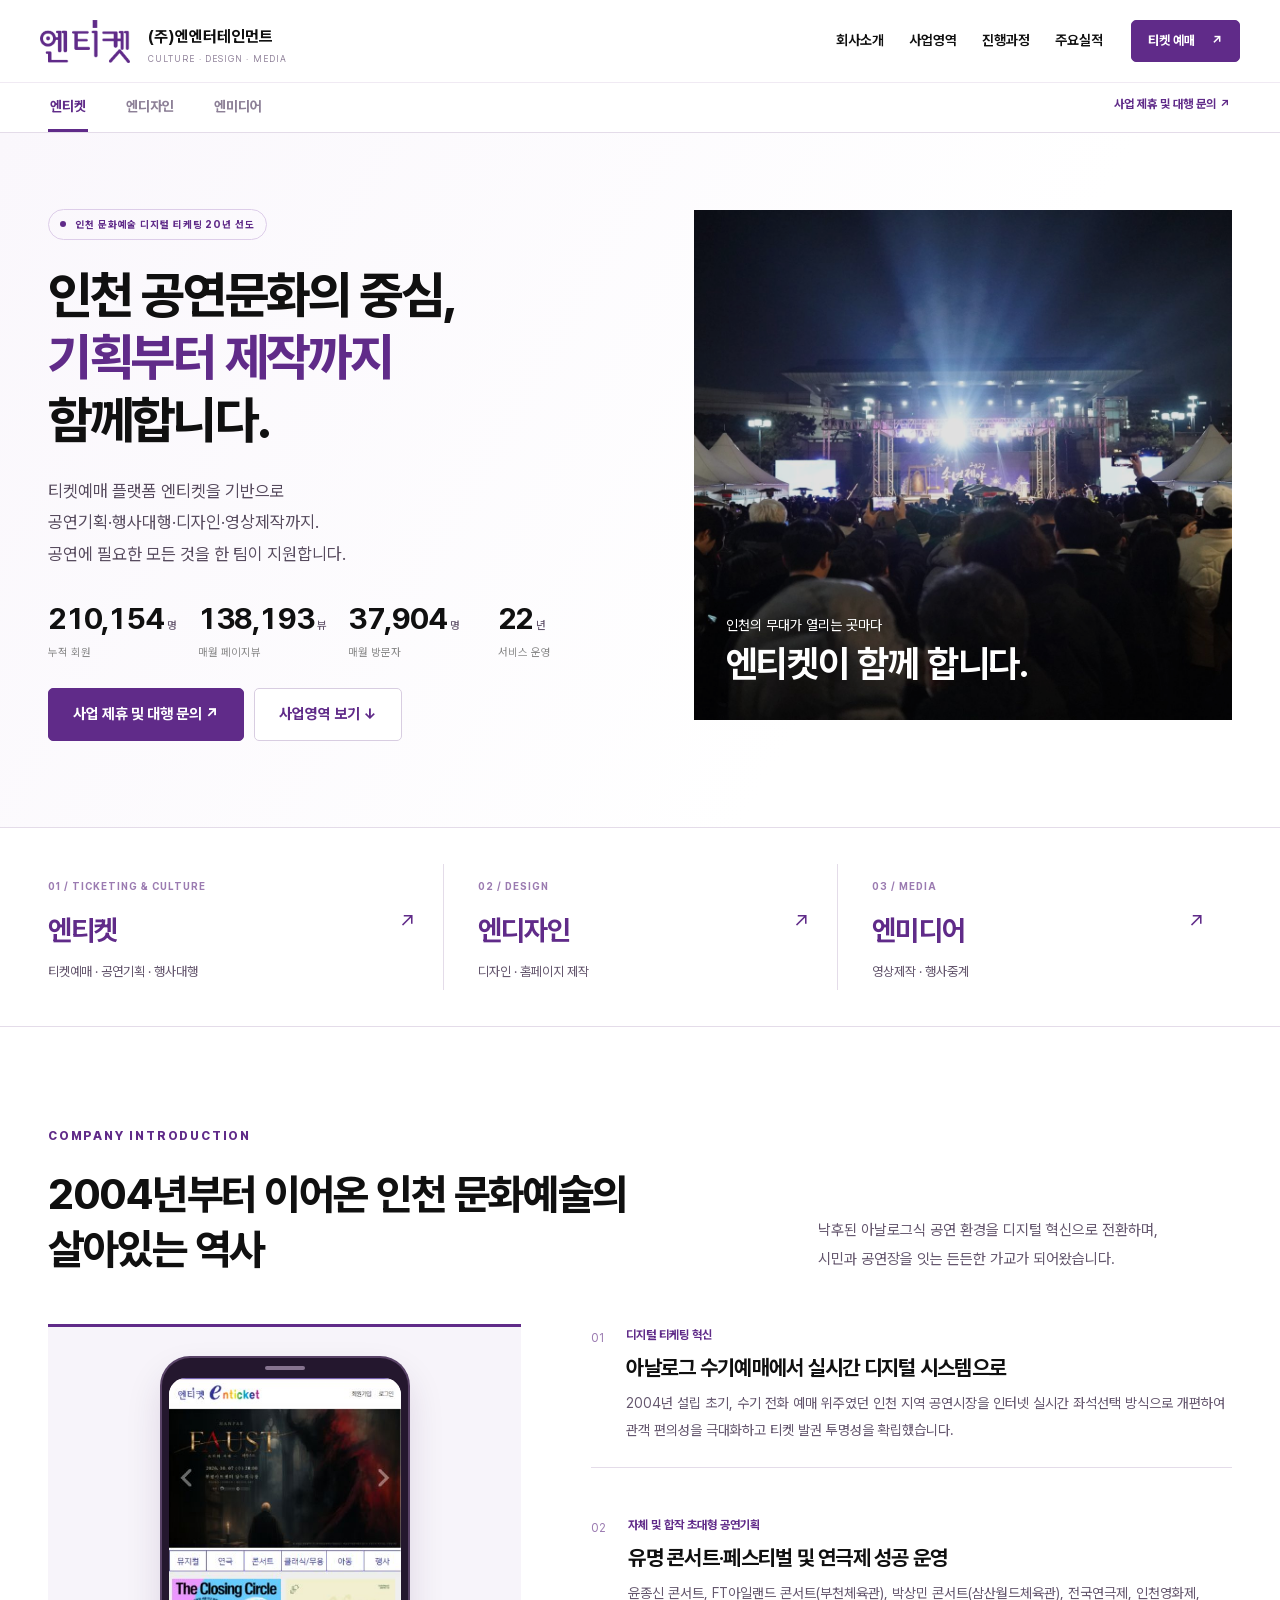
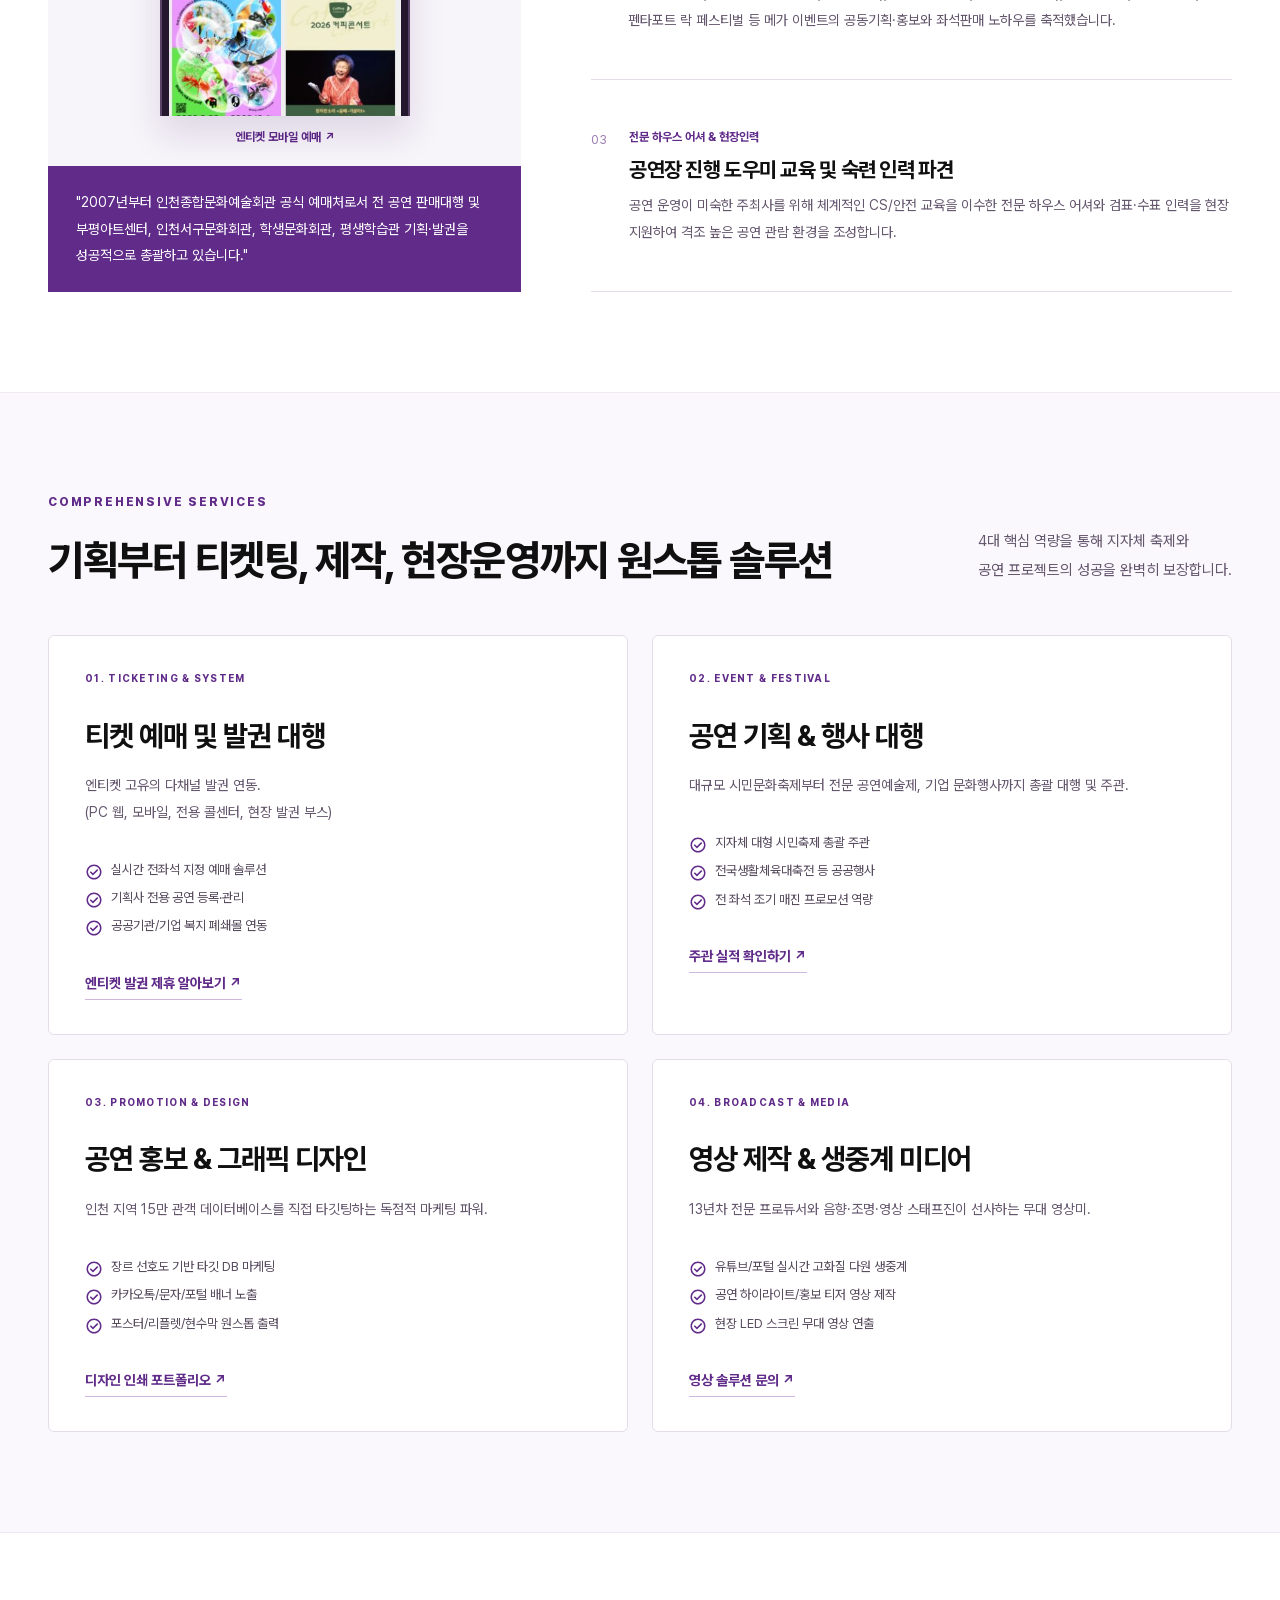
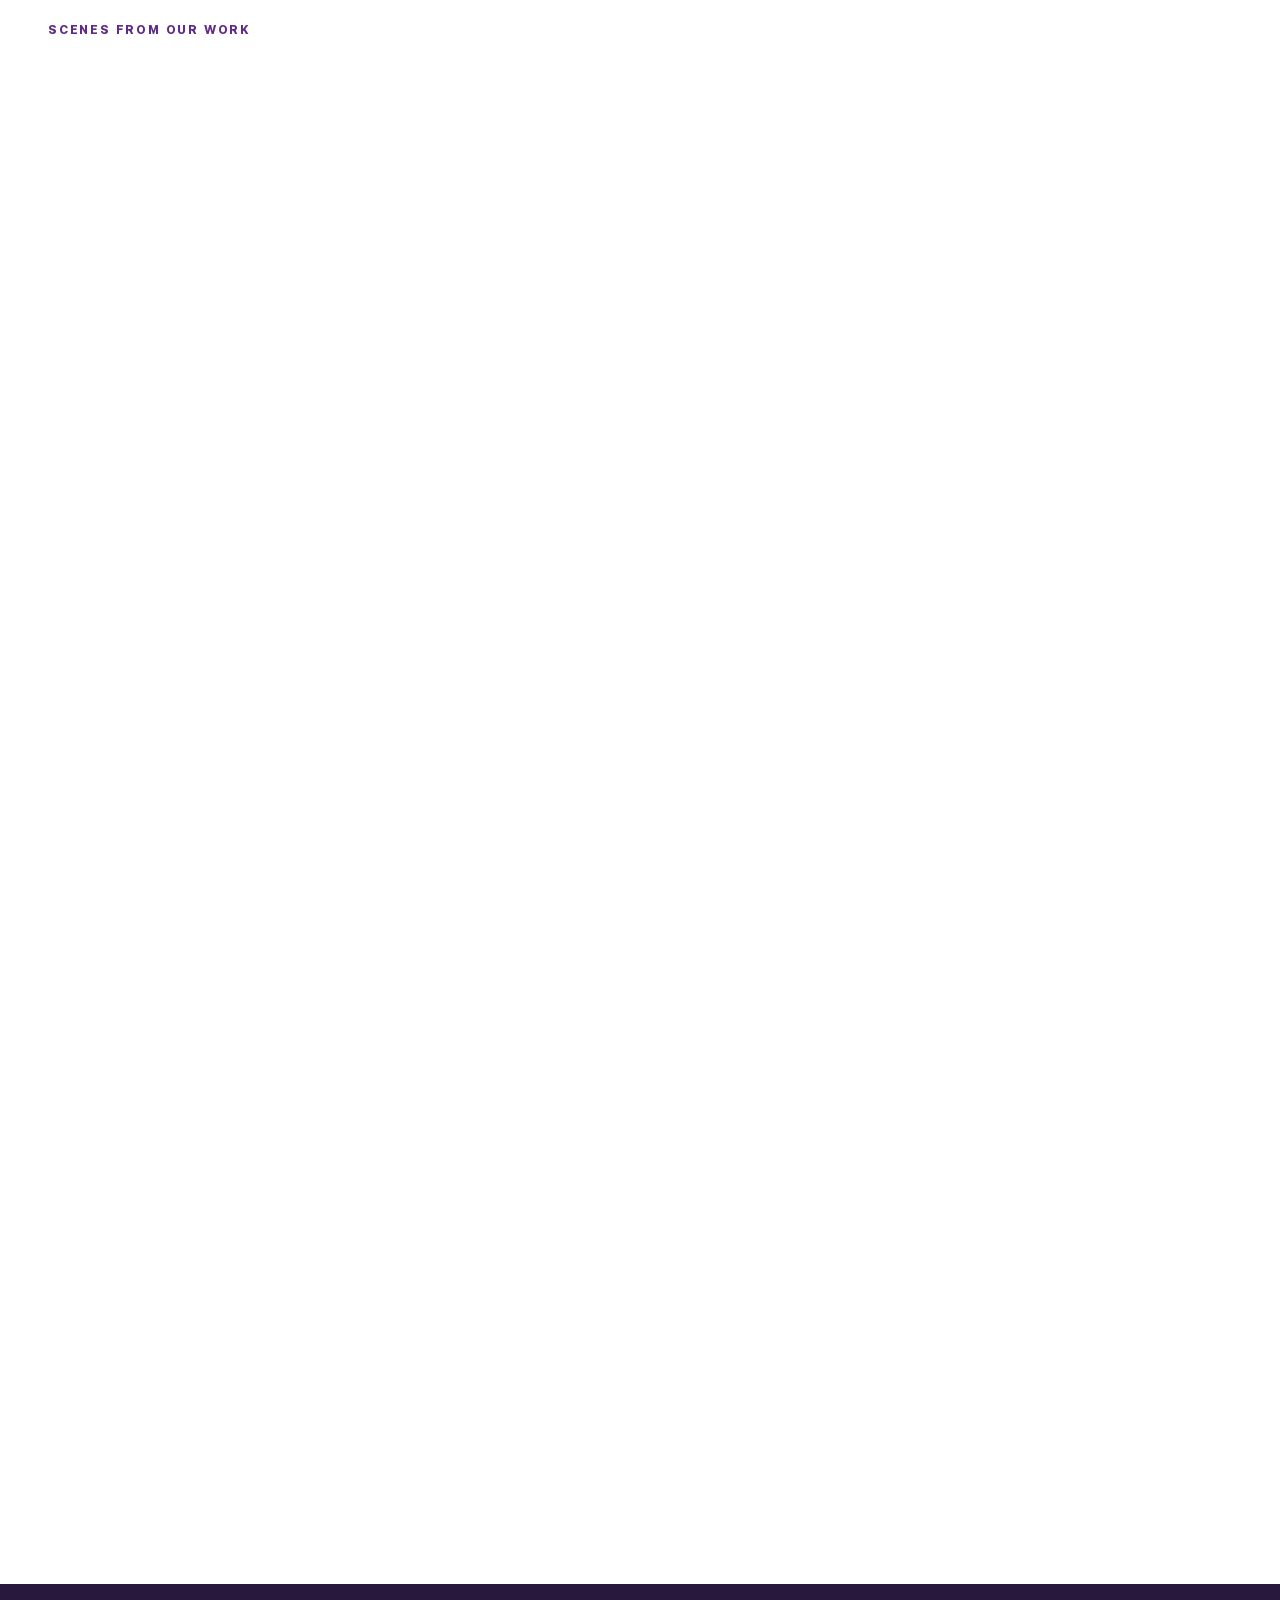
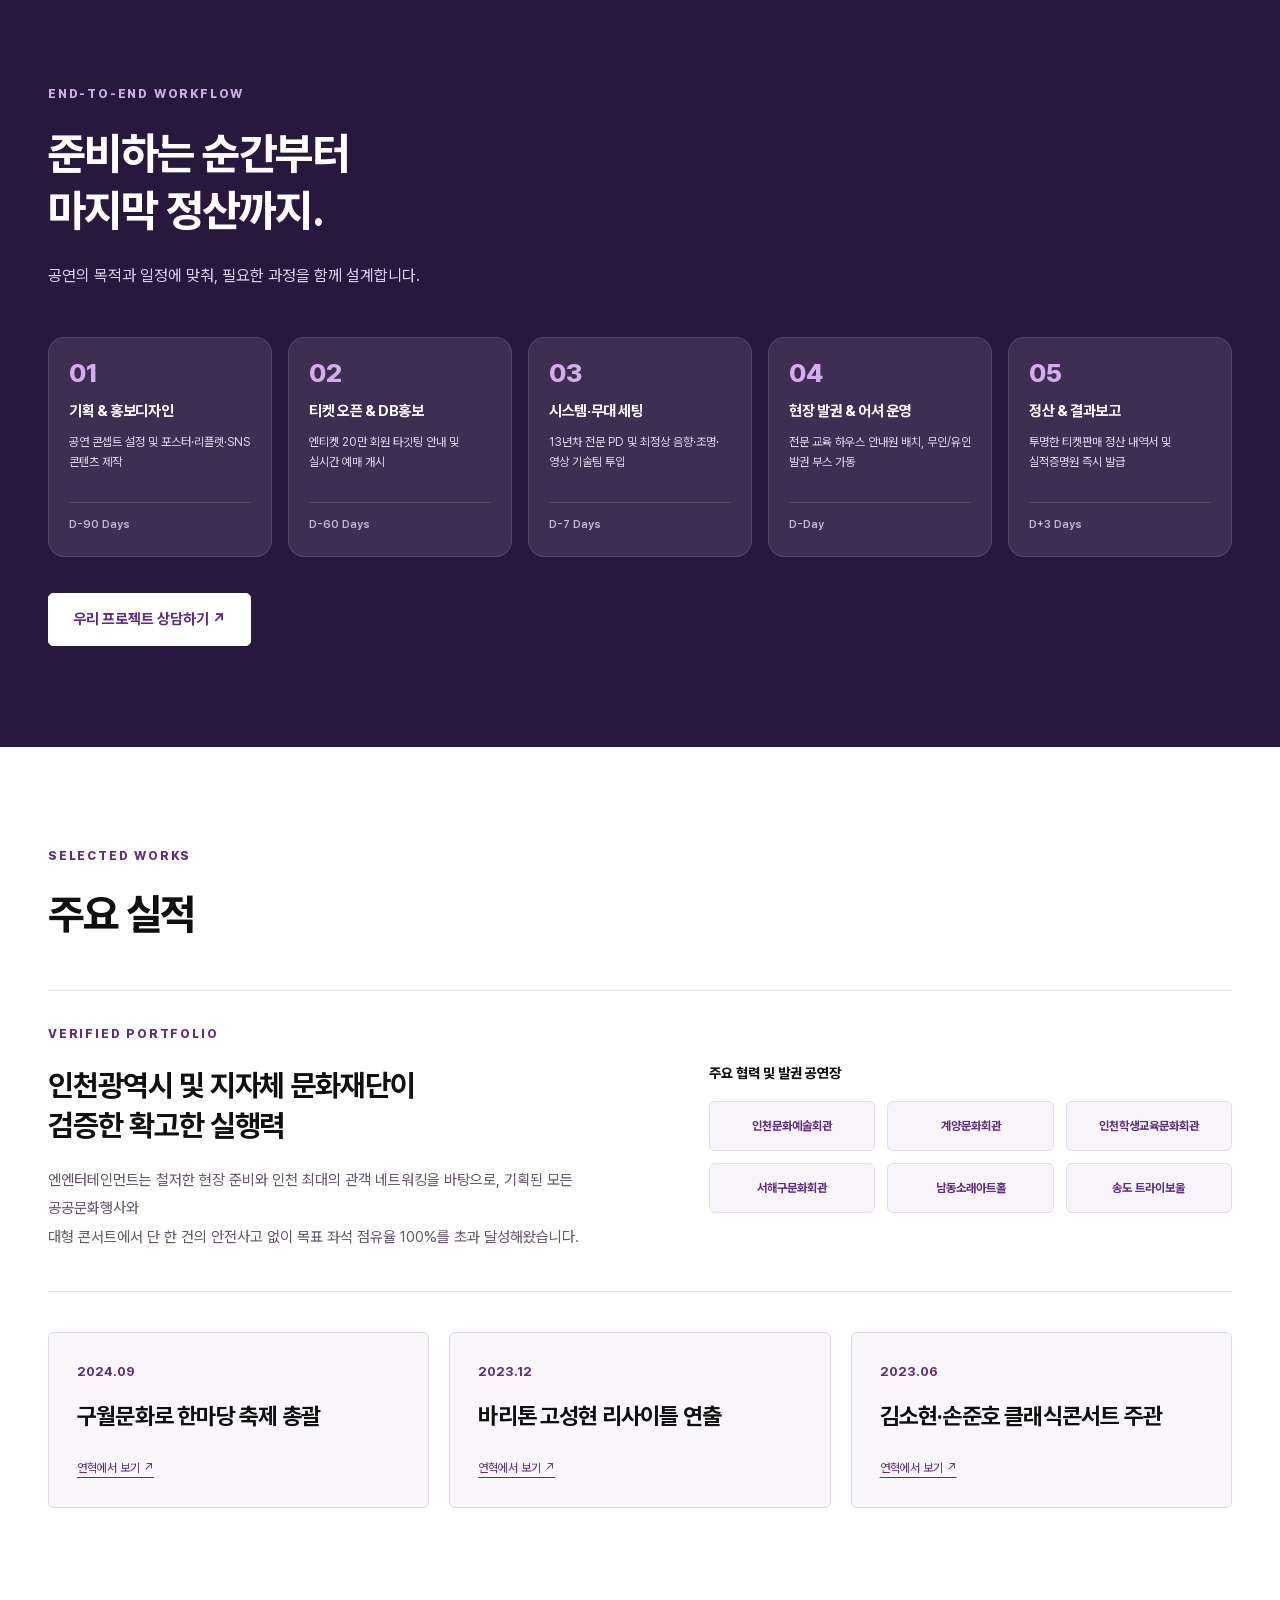
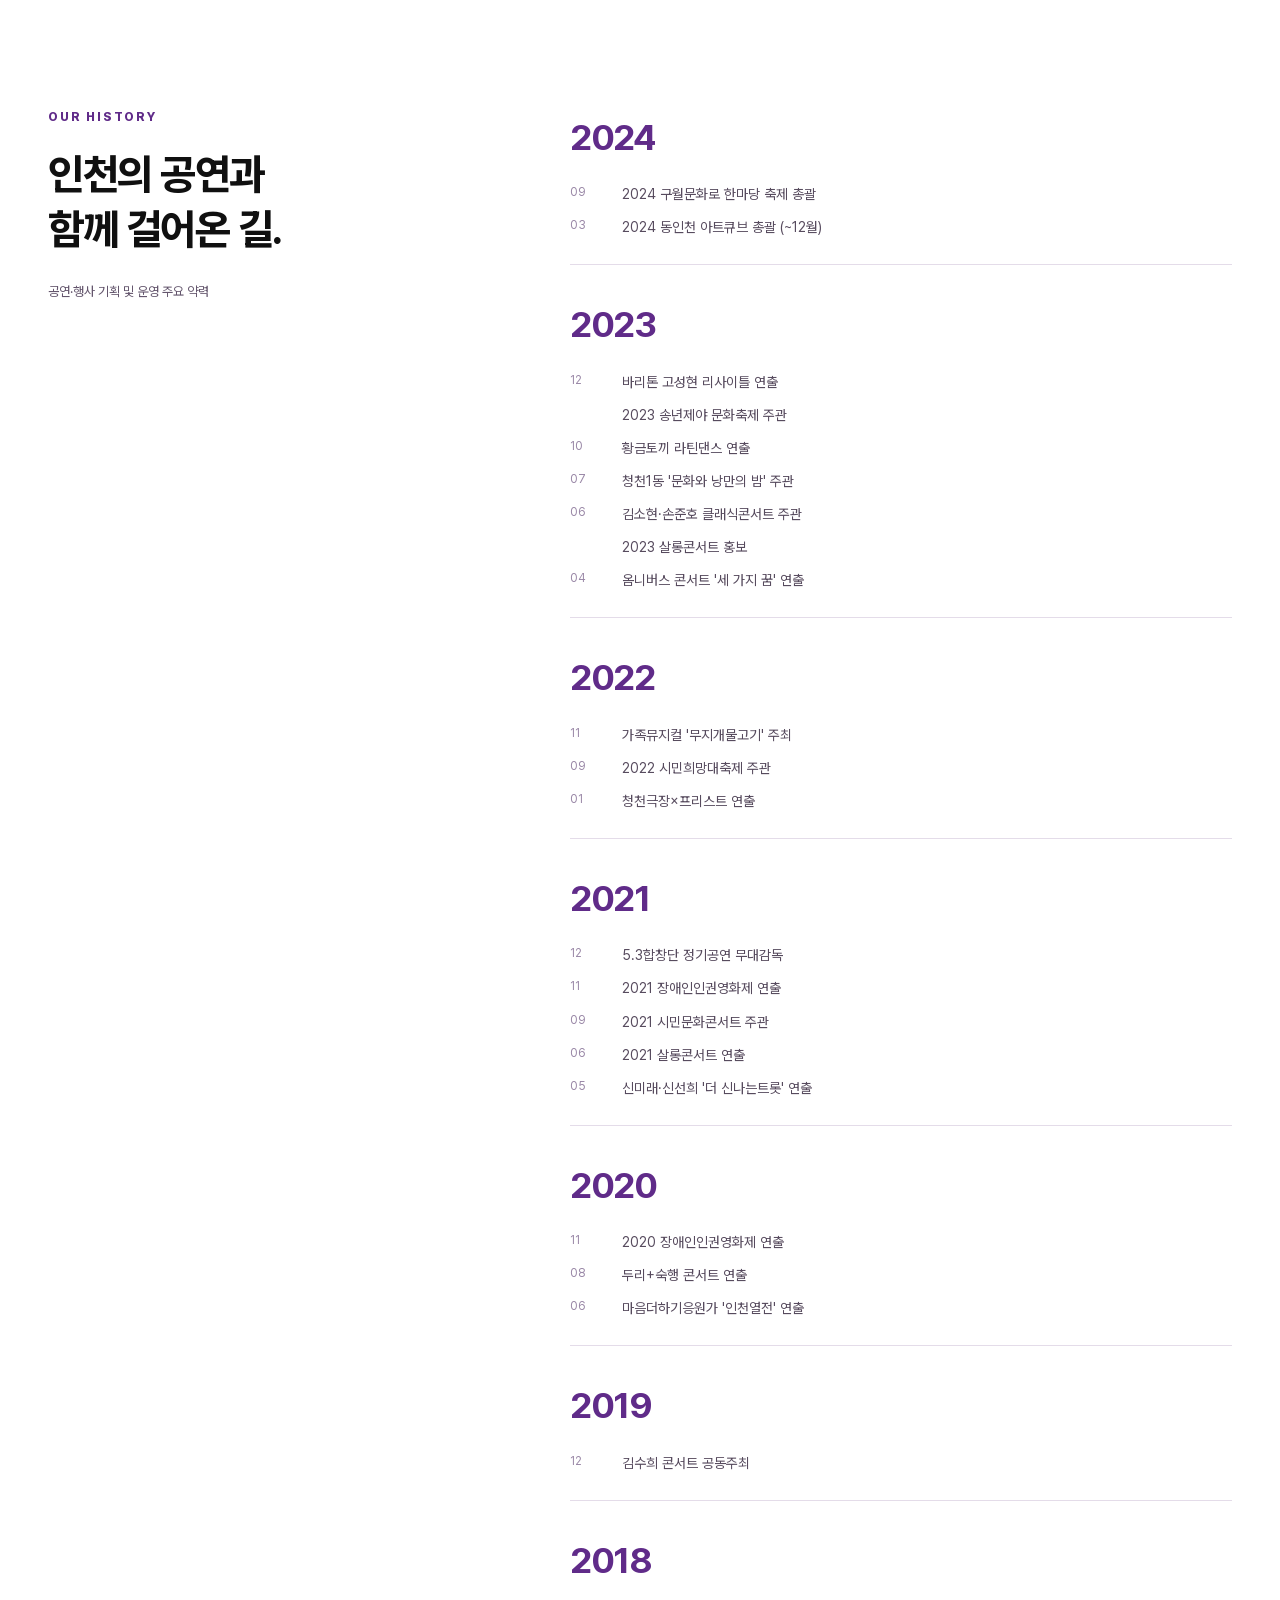
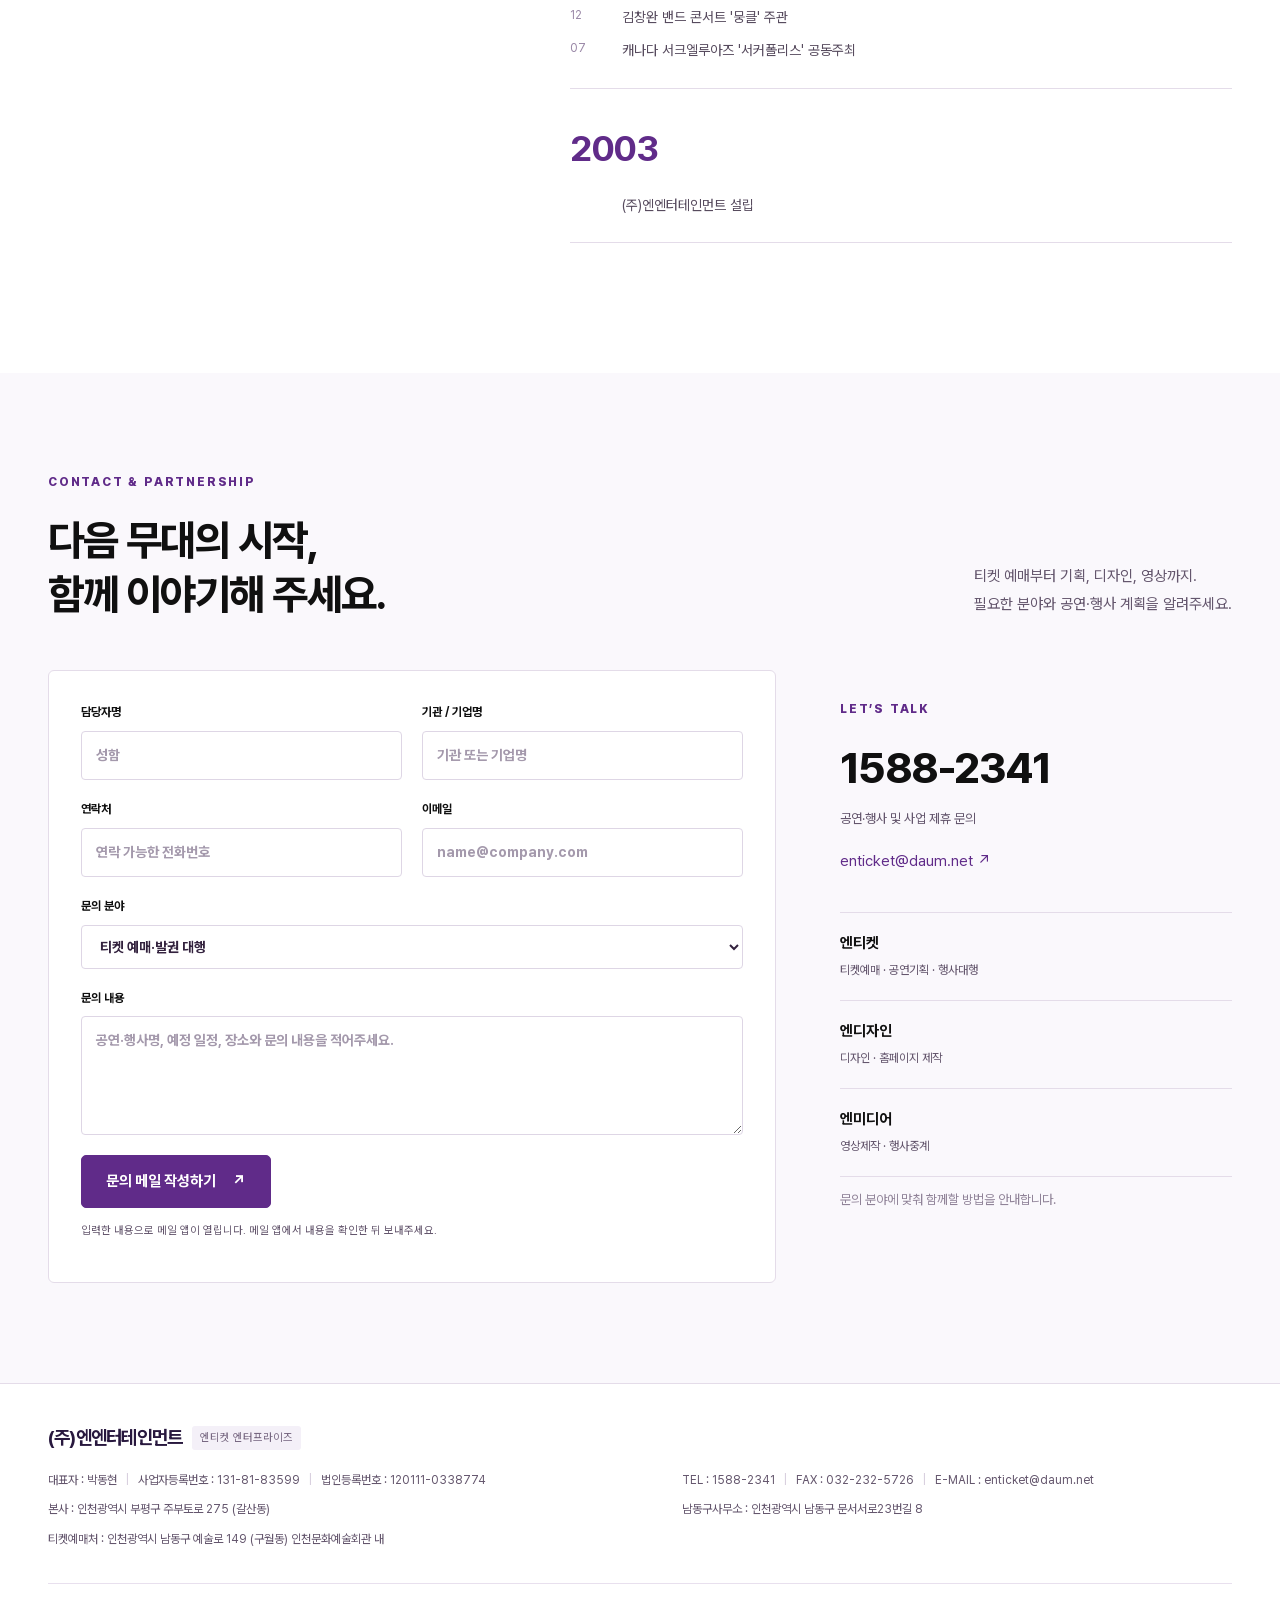
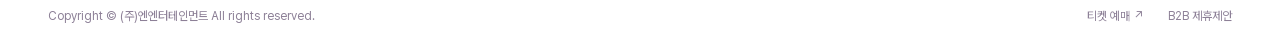
==== commit fbdb8f89: "헤더 회사명에 (주) 표기 추가" ====
--- a/index.html
+++ b/index.html
@@ -1,4 +1,4 @@
-<!doctype html><html lang="ko"><head><meta charset="utf-8"><meta name="viewport" content="width=device-width,initial-scale=1"><meta name="robots" content="noindex,nofollow"><meta name="theme-color" content="#1e1b4b"><meta name="description" content="엔엔터테인먼트: 티켓예매, 공연기획, 행사대행, 디자인과 영상제작까지 한 팀이 지원합니다."><title>엔티켓 | 엔엔터테인먼트</title><link rel="stylesheet" href="assets/css/hybrid.css?v=footer-20260922"></head><body><a class="skip" href="#main">본문으로 바로가기</a><header class="site-header"><div class="header-inner"><a class="identity" href="index.html" aria-label="엔엔터테인먼트 홈"><img class="identity-logo" src="assets/images/logo.png" alt="엔티켓"><span><strong>엔엔터테인먼트</strong><small>CULTURE · DESIGN · MEDIA</small></span></a><nav class="desktop-nav" aria-label="주요 메뉴"><a href="index.html#about">회사소개</a><a href="index.html#services">사업영역</a><a href="index.html#workflow">진행과정</a><a href="index.html#portfolio">주요실적</a></nav><a class="button small" href="https://www.enticket.com:469/" target="_blank" rel="noopener">티켓 예매 <span aria-hidden="true">↗</span></a><button class="menu-toggle" aria-expanded="false" aria-controls="mobile-menu" aria-label="메뉴 열기">☰</button></div><nav id="mobile-menu" class="mobile-nav" aria-label="모바일 메뉴" hidden><a href="index.html#about">회사소개</a><a href="index.html#services">사업영역</a><a href="index.html#portfolio">주요실적</a><a href="index.html#contact">문의하기</a></nav><div class="brand-bar"><nav class="container" aria-label="브랜드 소개"><a href="index.html" aria-current="page">엔티켓</a><a href="design.html" >엔디자인</a><a href="media.html" >엔미디어</a><a class="brand-contact" href="#contact">사업 제휴 및 대행 문의 <span aria-hidden="true">↗</span></a></nav></div></header><main id="main" class="nt-about nt-about--embedded nt-reference"><section class="hero"><div class="container hero-grid"><div class="hero-copy"><p class="pill"><span></span> 인천 문화예술 디지털 티케팅 20년 선도</p><h1>인천 공연문화의 중심,<br><em>기획부터 제작까지</em><br>함께합니다.</h1><p class="hero-desc">티켓예매 플랫폼 엔티켓을 기반으로<br class="desktop-only"> 공연기획·행사대행·디자인·영상제작까지.<br class="desktop-only"> 공연에 필요한 모든 것을 한 팀이 지원합니다.</p><div class="hero-metrics"><section class="nt-sec nt-reveal nt-stats" aria-label="주요 지표">
+<!doctype html><html lang="ko"><head><meta charset="utf-8"><meta name="viewport" content="width=device-width,initial-scale=1"><meta name="robots" content="noindex,nofollow"><meta name="theme-color" content="#1e1b4b"><meta name="description" content="엔엔터테인먼트: 티켓예매, 공연기획, 행사대행, 디자인과 영상제작까지 한 팀이 지원합니다."><title>엔티켓 | 엔엔터테인먼트</title><link rel="stylesheet" href="assets/css/hybrid.css?v=footer-20260922"></head><body><a class="skip" href="#main">본문으로 바로가기</a><header class="site-header"><div class="header-inner"><a class="identity" href="index.html" aria-label="(주)엔엔터테인먼트 홈"><img class="identity-logo" src="assets/images/logo.png" alt="엔티켓"><span><strong>(주)엔엔터테인먼트</strong><small>CULTURE · DESIGN · MEDIA</small></span></a><nav class="desktop-nav" aria-label="주요 메뉴"><a href="index.html#about">회사소개</a><a href="index.html#services">사업영역</a><a href="index.html#workflow">진행과정</a><a href="index.html#portfolio">주요실적</a></nav><a class="button small" href="https://www.enticket.com:469/" target="_blank" rel="noopener">티켓 예매 <span aria-hidden="true">↗</span></a><button class="menu-toggle" aria-expanded="false" aria-controls="mobile-menu" aria-label="메뉴 열기">☰</button></div><nav id="mobile-menu" class="mobile-nav" aria-label="모바일 메뉴" hidden><a href="index.html#about">회사소개</a><a href="index.html#services">사업영역</a><a href="index.html#portfolio">주요실적</a><a href="index.html#contact">문의하기</a></nav><div class="brand-bar"><nav class="container" aria-label="브랜드 소개"><a href="index.html" aria-current="page">엔티켓</a><a href="design.html" >엔디자인</a><a href="media.html" >엔미디어</a><a class="brand-contact" href="#contact">사업 제휴 및 대행 문의 <span aria-hidden="true">↗</span></a></nav></div></header><main id="main" class="nt-about nt-about--embedded nt-reference"><section class="hero"><div class="container hero-grid"><div class="hero-copy"><p class="pill"><span></span> 인천 문화예술 디지털 티케팅 20년 선도</p><h1>인천 공연문화의 중심,<br><em>기획부터 제작까지</em><br>함께합니다.</h1><p class="hero-desc">티켓예매 플랫폼 엔티켓을 기반으로<br class="desktop-only"> 공연기획·행사대행·디자인·영상제작까지.<br class="desktop-only"> 공연에 필요한 모든 것을 한 팀이 지원합니다.</p><div class="hero-metrics"><section class="nt-sec nt-reveal nt-stats" aria-label="주요 지표">
     <ul>
       <!-- data-count: 최종값. JS가 0부터 2.4초 동안 세며 천 단위 콤마 -->
       <li><strong><span class="nt-count" data-count="210154">210,154</span><small>명</small></strong><span>누적 회원</span></li>
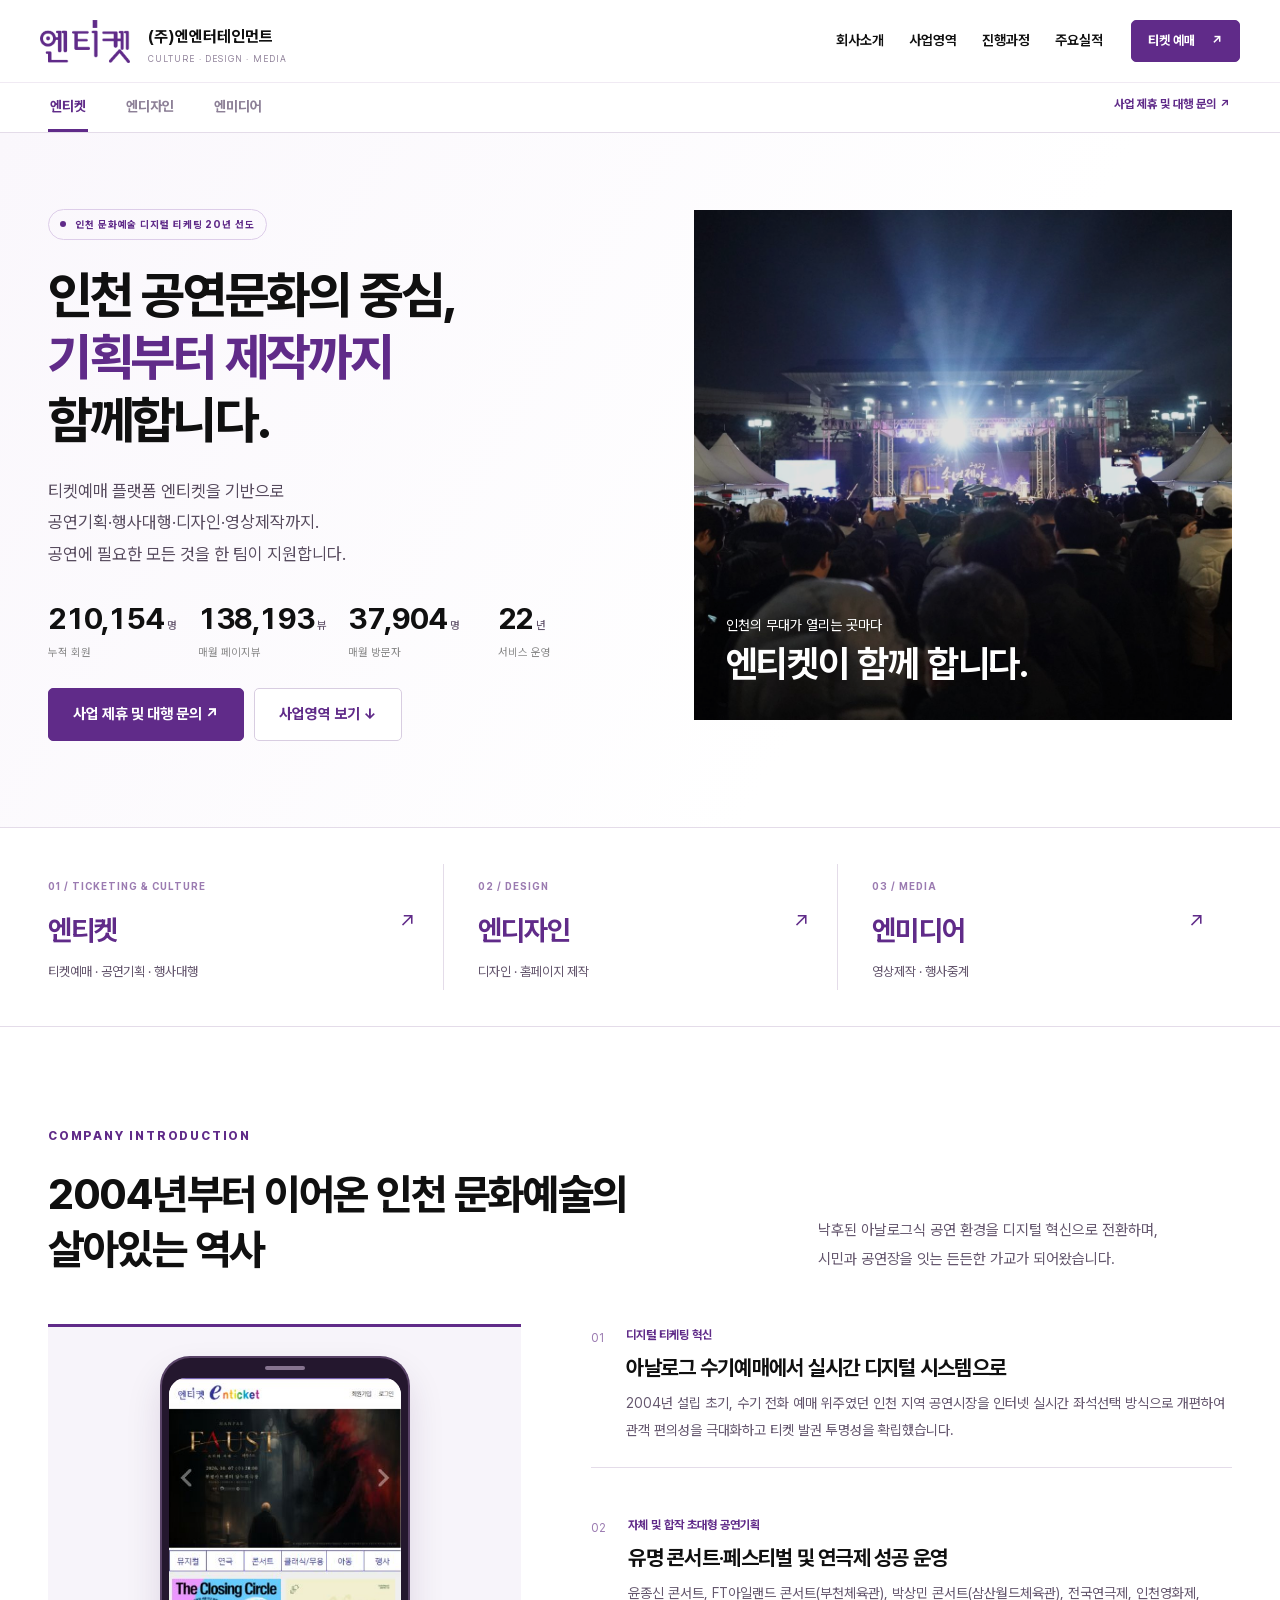
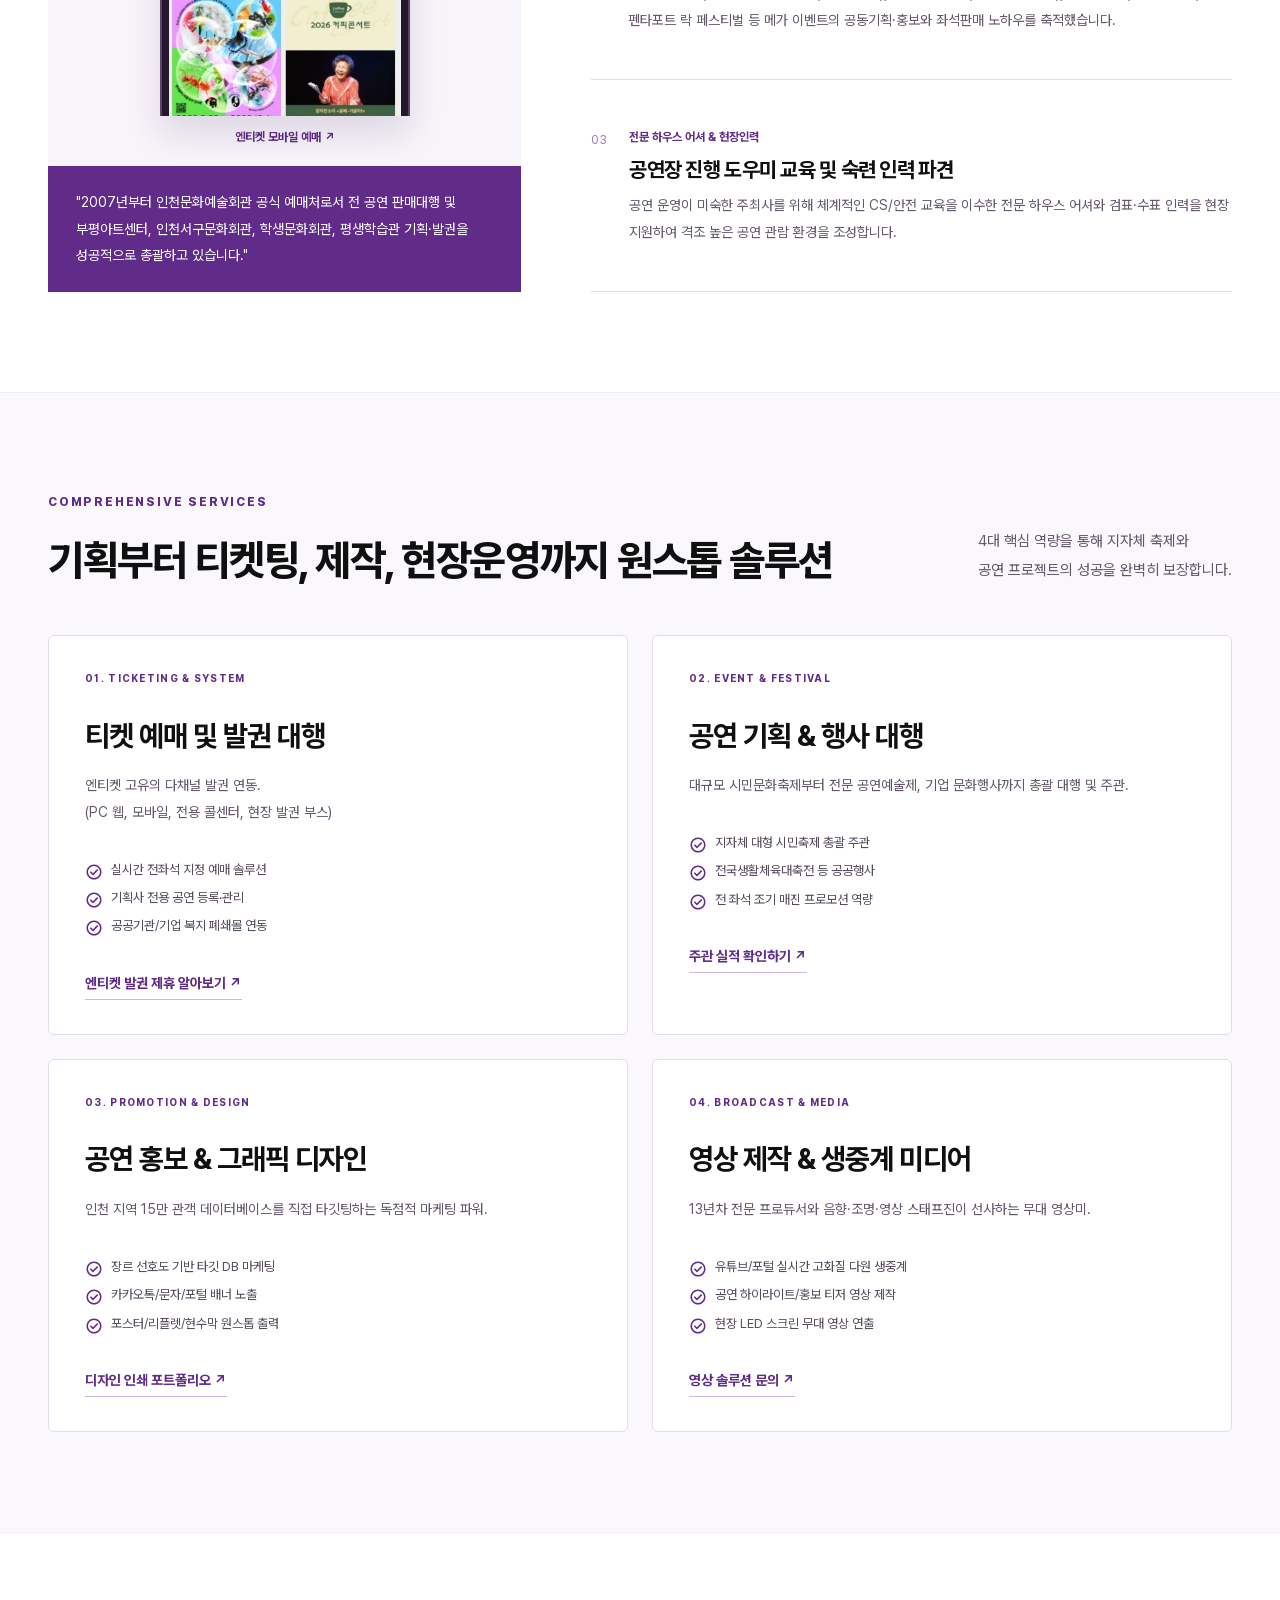
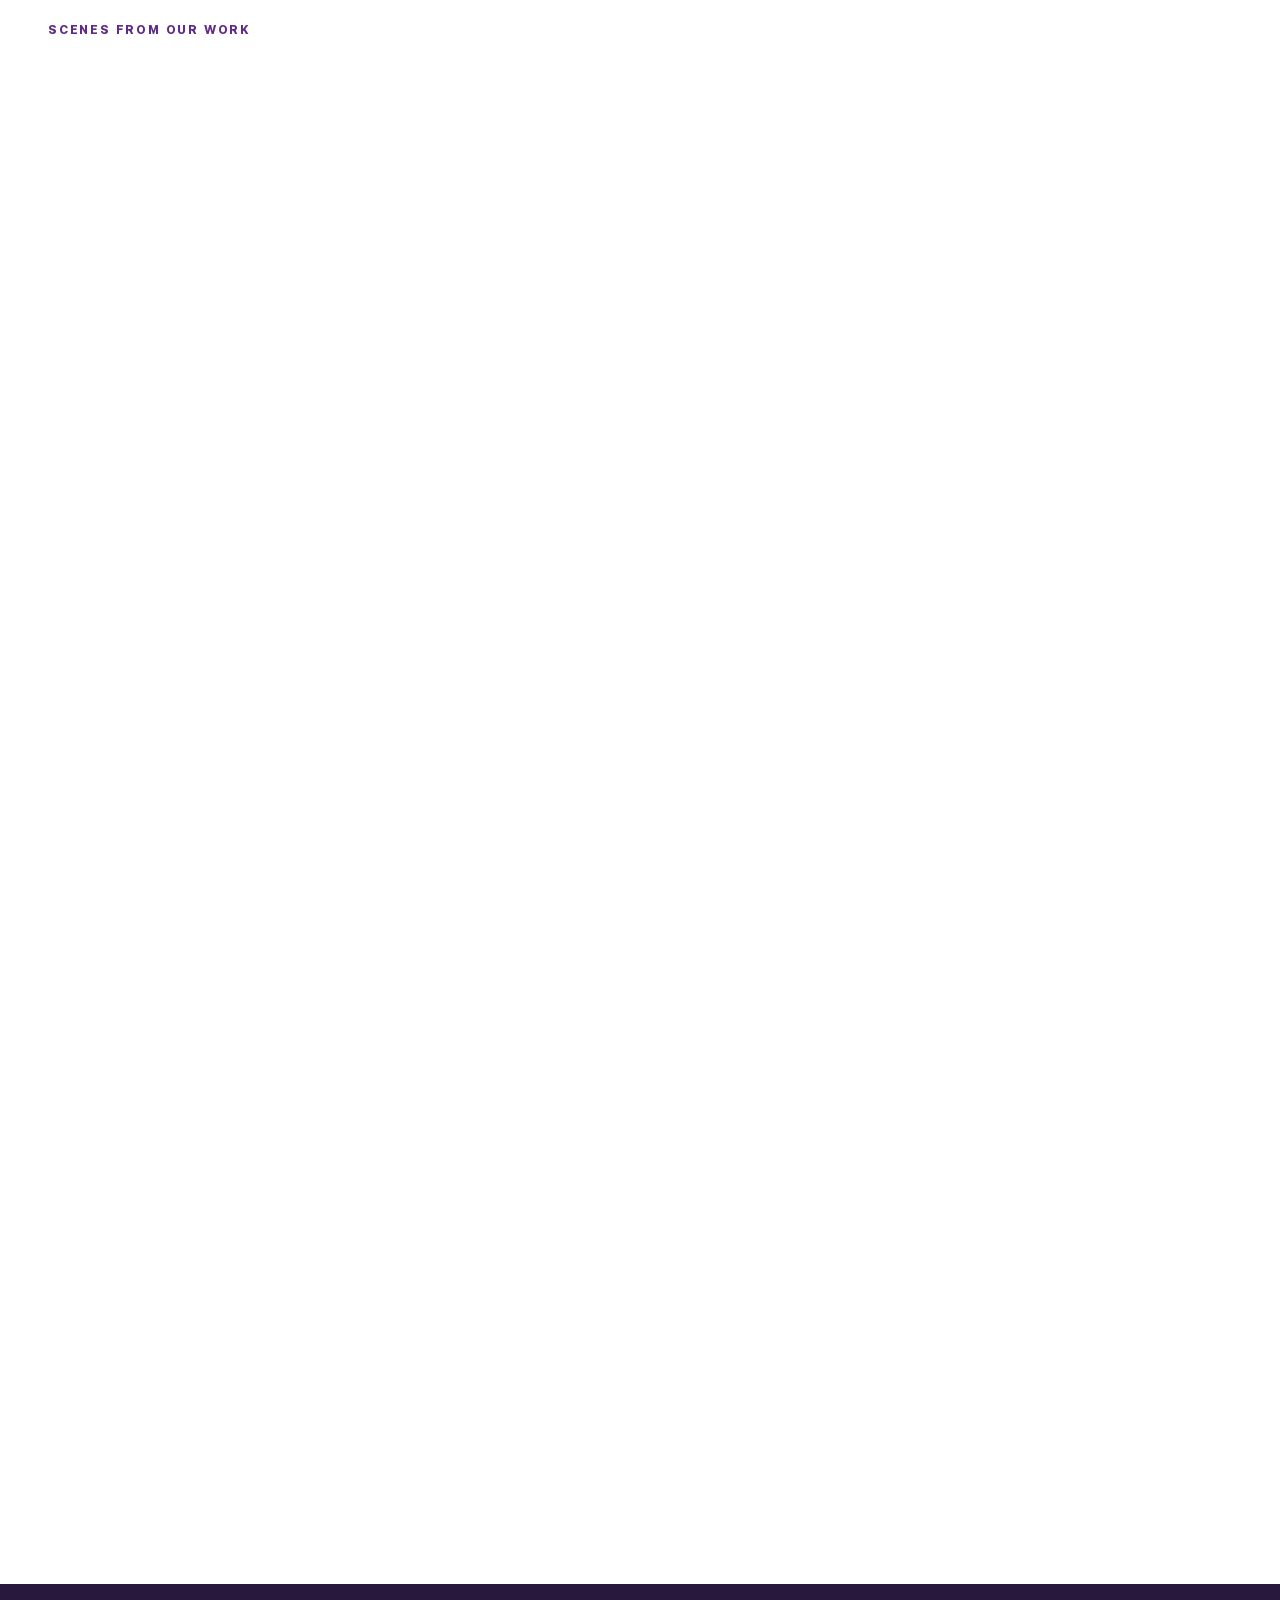
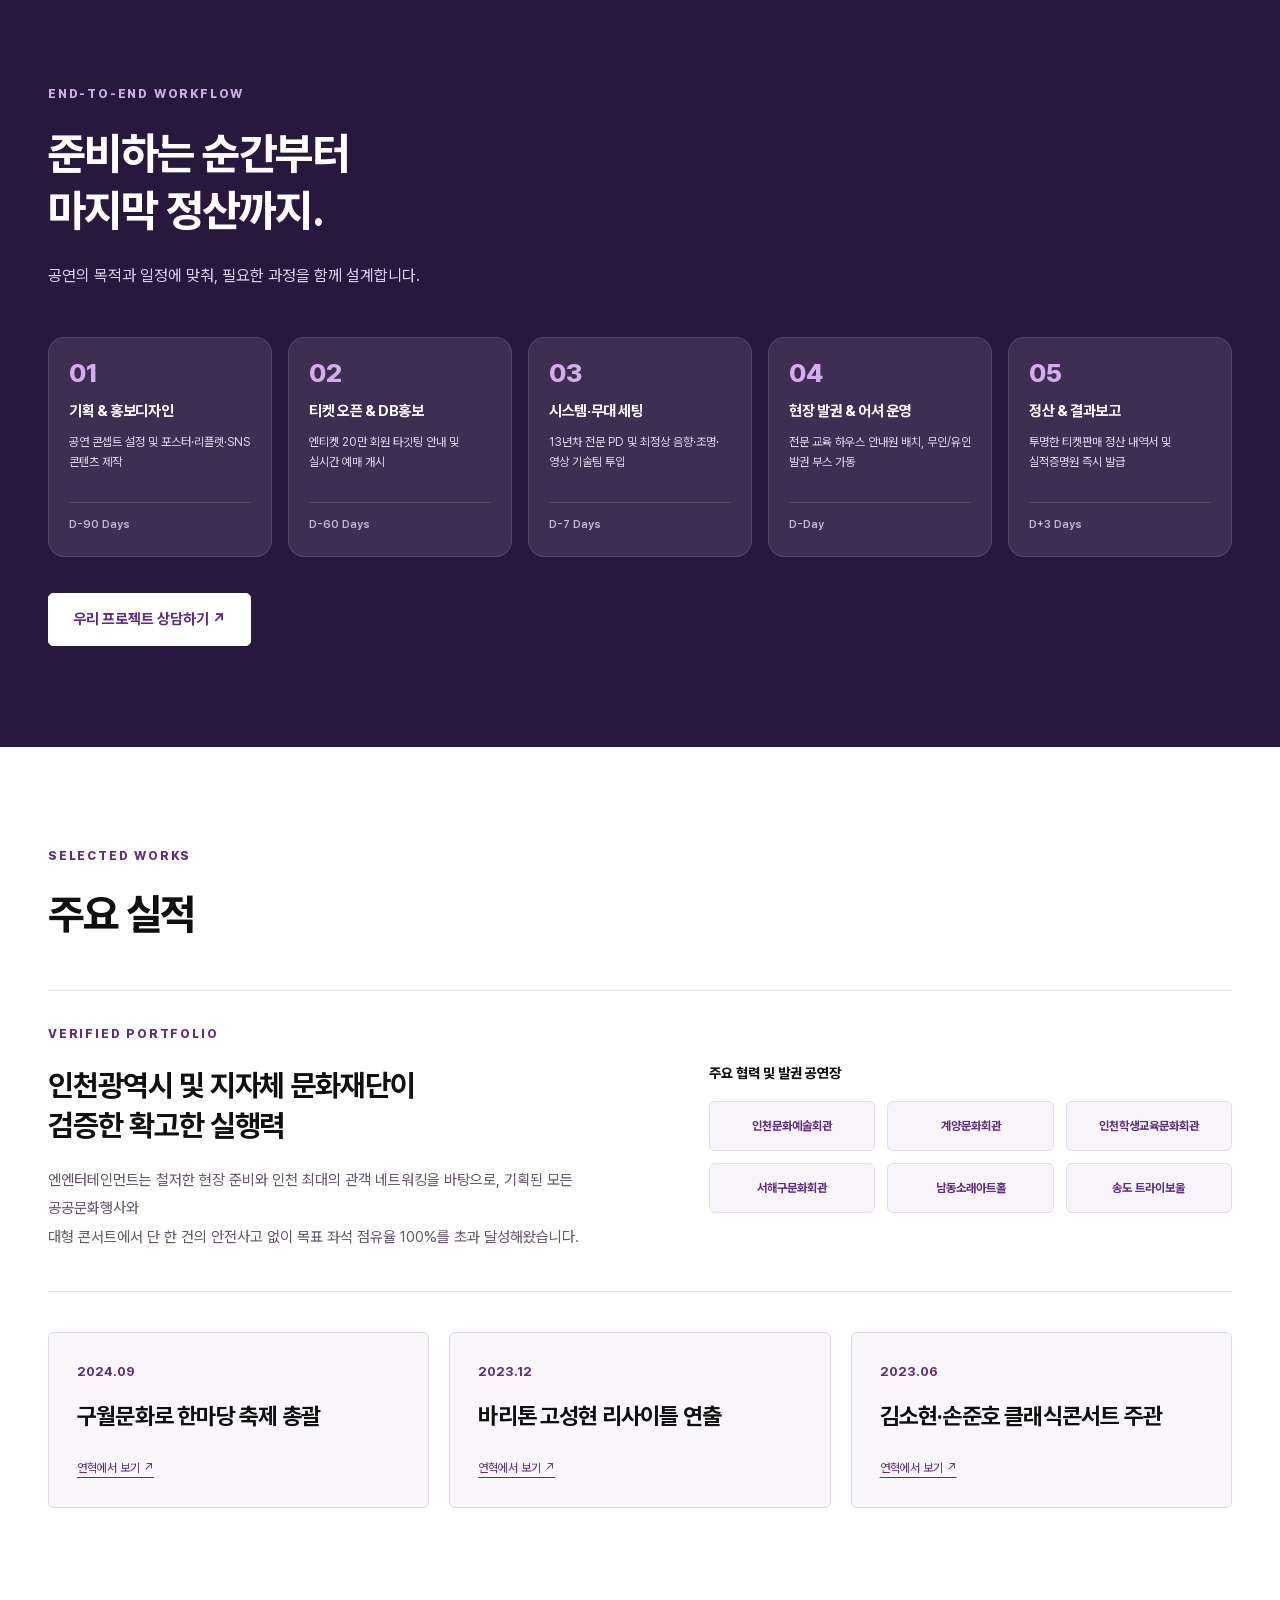
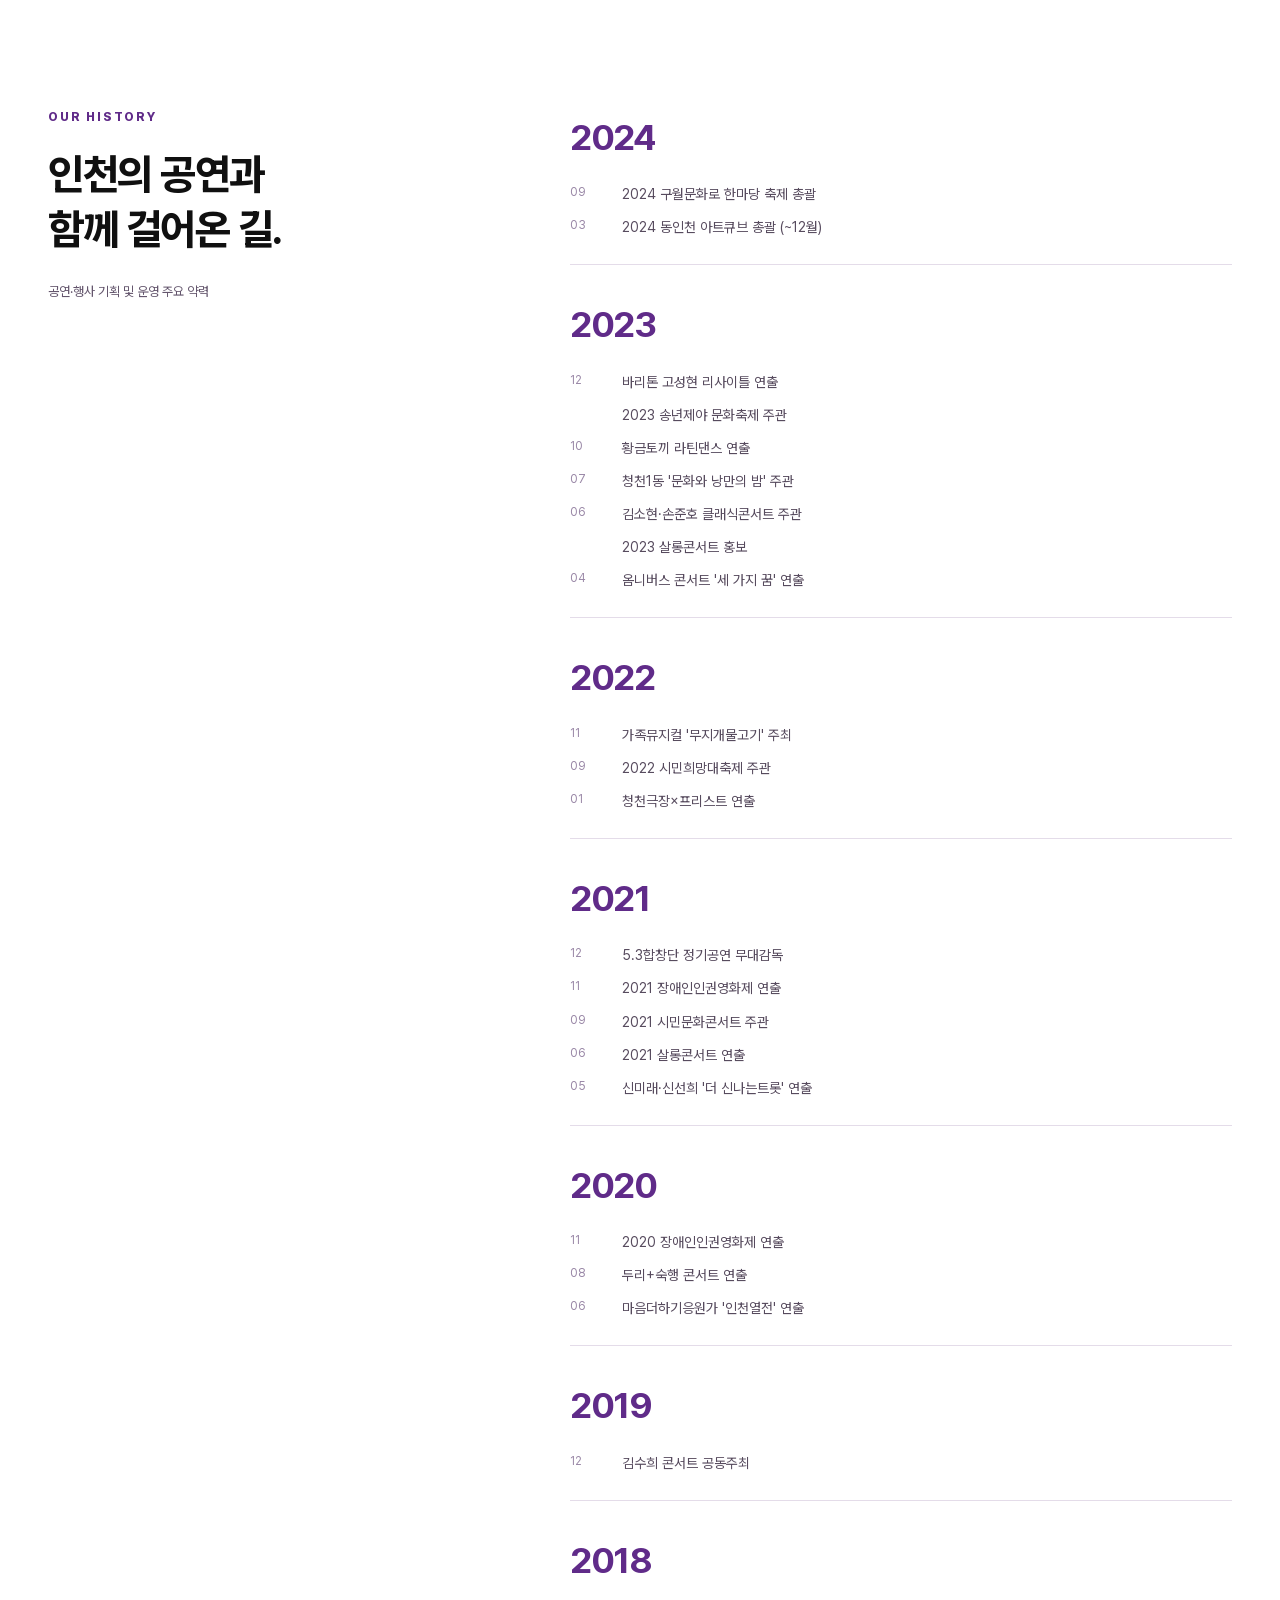
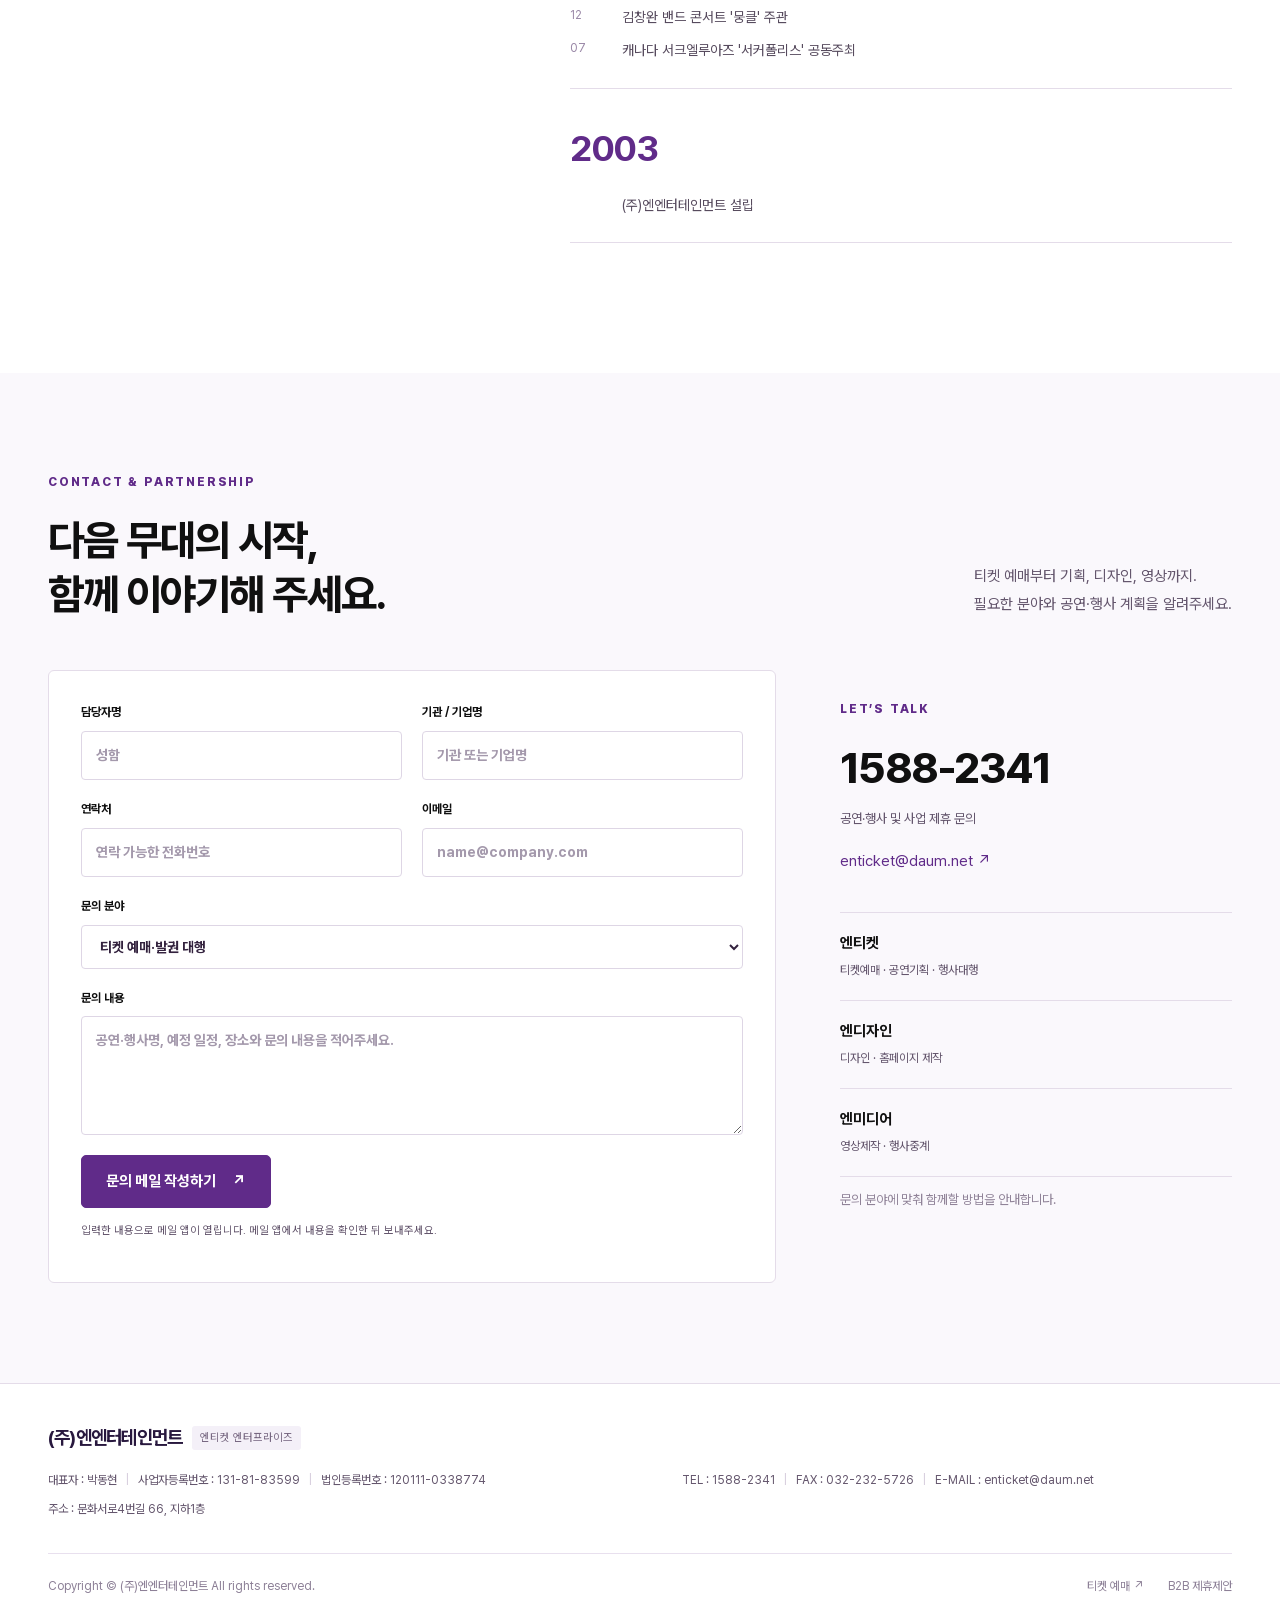
==== commit 76db99be: "카운트 속도 및 공연장 명칭과 푸터 주소 수정" ====
--- a/index.html
+++ b/index.html
@@ -7,7 +7,7 @@
       <li><strong><span class="nt-count" data-count="22">22</span><small>년</small></strong><span>서비스 운영</span></li>
     </ul>
   </section></div><div class="hero-actions"><a class="button" href="#contact">사업 제휴 및 대행 문의 ↗</a><a class="button secondary" href="#services">사업영역 보기 ↓</a></div></div><div class="hero-visual"><img src="assets/images/mission.jpg" alt="인천 야외 공연장의 무대와 관객" fetchpriority="high" width="1920" height="1080"><div class="visual-caption" style="bottom: 28px;"><span>인천의 무대가 열리는 곳마다</span><strong>엔티켓이 함께 합니다.</strong></div></div></div></section>
-<section class="brand-overview" aria-label="세 개의 브랜드"><div class="container brand-overview-grid"><a href="#services"><span>01 / TICKETING & CULTURE</span><strong>엔티켓</strong><p>티켓예매 · 공연기획 · 행사대행</p><i aria-hidden="true">↗</i></a><a href="design.html"><span>02 / DESIGN</span><strong>엔디자인</strong><p>디자인 · 홈페이지 제작</p><i aria-hidden="true">↗</i></a><a href="media.html"><span>03 / MEDIA</span><strong>엔미디어</strong><p>영상제작 · 행사중계</p><i aria-hidden="true">↗</i></a></div></section><section class="section" id="about"><div class="container"><div class="section-title"><div><p class="eyebrow">Company Introduction</p><h2>2004년부터 이어온 인천 문화예술의 살아있는 역사</h2></div><p>낙후된 아날로그식 공연 환경을 디지털 혁신으로 전환하며,<br> 시민과 공연장을 잇는 든든한 가교가 되어왔습니다.</p></div><div class="about-grid"><div class="about-statement has-mobile-screen"><div class="mobile-showcase"><a class="phone-mockup" href="https://www.enticket.com:469/m/" target="_blank" rel="noopener" aria-label="엔티켓 모바일 예매 사이트 열기"><span class="phone-speaker" aria-hidden="true"></span><span class="phone-screen"><img src="assets/images/enticket-mobile-screen.png" alt="엔티켓 모바일 예매 화면: 상단 로고, 공연 배너, 장르 메뉴와 공연 포스터" loading="lazy" width="375" height="760"></span></a><a class="mobile-screen-link" href="https://www.enticket.com:469/m/" target="_blank" rel="noopener">엔티켓 모바일 예매 ↗</a></div><blockquote>"2007년부터 인천종합문화예술회관 공식 예매처로서 전 공연 판매대행 및 부평아트센터, 인천서구문화회관, 학생문화회관, 평생학습관 기획·발권을 성공적으로 총괄하고 있습니다."</blockquote></div><div class="about-points"><article><span>01</span><div><p class="pillar-label">디지털 티케팅 혁신</p><h3>아날로그 수기예매에서 실시간 디지털 시스템으로</h3><p>2004년 설립 초기, 수기 전화 예매 위주였던 인천 지역 공연시장을 인터넷 실시간 좌석선택 방식으로 개편하여<br>관객 편의성을 극대화하고 티켓 발권 투명성을 확립했습니다.</p></div></article><article><span>02</span><div><p class="pillar-label">자체 및 합작 초대형 공연기획</p><h3>유명 콘서트·페스티벌 및 연극제 성공 운영</h3><p>윤종신 콘서트, FT아일랜드 콘서트(부천체육관), 박상민 콘서트(삼산월드체육관), 전국연극제, 인천영화제,<br>펜타포트 락 페스티벌 등 메가 이벤트의 공동기획·홍보와 좌석판매 노하우를 축적했습니다.</p></div></article><article><span>03</span><div><p class="pillar-label">전문 하우스 어셔 &amp; 현장인력</p><h3>공연장 진행 도우미 교육 및 숙련 인력 파견</h3><p>공연 운영이 미숙한 주최사를 위해 체계적인 CS/안전 교육을 이수한 전문 하우스 어셔와 검표·수표 인력을 현장 지원하여 격조 높은 공연 관람 환경을 조성합니다.</p></div></article></div></div></div></section>
+<section class="brand-overview" aria-label="세 개의 브랜드"><div class="container brand-overview-grid"><a href="#services"><span>01 / TICKETING & CULTURE</span><strong>엔티켓</strong><p>티켓예매 · 공연기획 · 행사대행</p><i aria-hidden="true">↗</i></a><a href="design.html"><span>02 / DESIGN</span><strong>엔디자인</strong><p>디자인 · 홈페이지 제작</p><i aria-hidden="true">↗</i></a><a href="media.html"><span>03 / MEDIA</span><strong>엔미디어</strong><p>영상제작 · 행사중계</p><i aria-hidden="true">↗</i></a></div></section><section class="section" id="about"><div class="container"><div class="section-title"><div><p class="eyebrow">Company Introduction</p><h2>2004년부터 이어온 인천 문화예술의 살아있는 역사</h2></div><p>낙후된 아날로그식 공연 환경을 디지털 혁신으로 전환하며,<br> 시민과 공연장을 잇는 든든한 가교가 되어왔습니다.</p></div><div class="about-grid"><div class="about-statement has-mobile-screen"><div class="mobile-showcase"><a class="phone-mockup" href="https://www.enticket.com:469/m/" target="_blank" rel="noopener" aria-label="엔티켓 모바일 예매 사이트 열기"><span class="phone-speaker" aria-hidden="true"></span><span class="phone-screen"><img src="assets/images/enticket-mobile-screen.png" alt="엔티켓 모바일 예매 화면: 상단 로고, 공연 배너, 장르 메뉴와 공연 포스터" loading="lazy" width="375" height="760"></span></a><a class="mobile-screen-link" href="https://www.enticket.com:469/m/" target="_blank" rel="noopener">엔티켓 모바일 예매 ↗</a></div><blockquote>"2007년부터 인천문화예술회관 공식 예매처로서 전 공연 판매대행 및 부평아트센터, 인천서구문화회관, 학생문화회관, 평생학습관 기획·발권을 성공적으로 총괄하고 있습니다."</blockquote></div><div class="about-points"><article><span>01</span><div><p class="pillar-label">디지털 티케팅 혁신</p><h3>아날로그 수기예매에서 실시간 디지털 시스템으로</h3><p>2004년 설립 초기, 수기 전화 예매 위주였던 인천 지역 공연시장을 인터넷 실시간 좌석선택 방식으로 개편하여<br>관객 편의성을 극대화하고 티켓 발권 투명성을 확립했습니다.</p></div></article><article><span>02</span><div><p class="pillar-label">자체 및 합작 초대형 공연기획</p><h3>유명 콘서트·페스티벌 및 연극제 성공 운영</h3><p>윤종신 콘서트, FT아일랜드 콘서트(부천체육관), 박상민 콘서트(삼산월드체육관), 전국연극제, 인천영화제,<br>펜타포트 락 페스티벌 등 메가 이벤트의 공동기획·홍보와 좌석판매 노하우를 축적했습니다.</p></div></article><article><span>03</span><div><p class="pillar-label">전문 하우스 어셔 &amp; 현장인력</p><h3>공연장 진행 도우미 교육 및 숙련 인력 파견</h3><p>공연 운영이 미숙한 주최사를 위해 체계적인 CS/안전 교육을 이수한 전문 하우스 어셔와 검표·수표 인력을 현장 지원하여 격조 높은 공연 관람 환경을 조성합니다.</p></div></article></div></div></div></section>
 <section class="section canvas" id="services"><div class="container"><div class="section-title"><div><p class="eyebrow">COMPREHENSIVE SERVICES</p><h2>기획부터 티켓팅, 제작, 현장운영까지 원스톱 솔루션</h2></div><p>4대 핵심 역량을 통해 지자체 축제와<br>공연 프로젝트의 성공을 완벽히 보장합니다.</p></div><div class="service-grid"><article class="service-card reveal"><div class="card-top"><span>01. TICKETING &amp; SYSTEM</span></div><h3>티켓 예매 및 발권 대행</h3><p>엔티켓 고유의 다채널 발권 연동.<br>(PC 웹, 모바일, 전용 콜센터, 현장 발권 부스)</p><ul><li>실시간 전좌석 지정 예매 솔루션</li><li>기획사 전용 공연 등록·관리</li><li>공공기관/기업 복지 폐쇄몰 연동</li></ul><a class="text-link" href="#contact">엔티켓 발권 제휴 알아보기 <span aria-hidden="true">↗</span></a></article><article class="service-card reveal"><div class="card-top"><span>02. EVENT &amp; FESTIVAL</span></div><h3>공연 기획 &amp; 행사 대행</h3><p>대규모 시민문화축제부터 전문 공연예술제, 기업 문화행사까지 총괄 대행 및 주관.</p><ul><li>지자체 대형 시민축제 총괄 주관</li><li>전국생활체육대축전 등 공공행사</li><li>전 좌석 조기 매진 프로모션 역량</li></ul><a class="text-link" href="#portfolio">주관 실적 확인하기 <span aria-hidden="true">↗</span></a></article><article class="service-card reveal"><div class="card-top"><span>03. PROMOTION &amp; DESIGN</span></div><h3>공연 홍보 &amp; 그래픽 디자인</h3><p>인천 지역 15만 관객 데이터베이스를 직접 타깃팅하는 독점적 마케팅 파워.</p><ul><li>장르 선호도 기반 타깃 DB 마케팅</li><li>카카오톡/문자/포털 배너 노출</li><li>포스터/리플렛/현수막 원스톱 출력</li></ul><a class="text-link" href="https://enticket.kr/#portfolio-design">디자인 인쇄 포트폴리오 <span aria-hidden="true">↗</span></a></article><article class="service-card reveal"><div class="card-top"><span>04. BROADCAST &amp; MEDIA</span></div><h3>영상 제작 &amp; 생중계 미디어</h3><p>13년차 전문 프로듀서와 음향·조명·영상 스태프진이 선사하는 무대 영상미.</p><ul><li>유튜브/포털 실시간 고화질 다원 생중계</li><li>공연 하이라이트/홍보 티저 영상 제작</li><li>현장 LED 스크린 무대 영상 연출</li></ul><a class="text-link" href="#contact">영상 솔루션 문의 <span aria-hidden="true">↗</span></a></article></div></div></section>
 
 
@@ -92,6 +92,6 @@
           <!-- 설립 월·이후 2004~2017 주요 이력(예매 서비스 개시, 예술회관 매표소 운영 개시 등) 확인되면 추가 -->
         </dl>
       </div></div></section>
-<section class="section contact" id="contact"><div class="container"><div class="section-title"><div><p class="eyebrow">CONTACT & PARTNERSHIP</p><h2>다음 무대의 시작,<br>함께 이야기해 주세요.</h2></div><p>티켓 예매부터 기획, 디자인, 영상까지.<br>필요한 분야와 공연·행사 계획을 알려주세요.</p></div><div class="contact-grid"><form id="contact-form"><div class="form-row"><label>담당자명<input name="person" autocomplete="name" required placeholder="성함"></label><label>기관 / 기업명<input name="company" autocomplete="organization" required placeholder="기관 또는 기업명"></label></div><div class="form-row"><label>연락처<input name="phone" type="tel" autocomplete="tel" required placeholder="연락 가능한 전화번호"></label><label>이메일<input name="email" type="email" autocomplete="email" required placeholder="name@company.com"></label></div><label>문의 분야<select name="service"><option>티켓 예매·발권 대행</option><option>공연기획·행사대행</option><option>디자인·홈페이지 제작</option><option>영상제작·행사중계</option></select></label><label>문의 내용<textarea name="message" rows="4" required placeholder="공연·행사명, 예정 일정, 장소와 문의 내용을 적어주세요."></textarea></label><button class="button" type="submit">문의 메일 작성하기 <span aria-hidden="true">↗</span></button><p class="form-help">입력한 내용으로 메일 앱이 열립니다. 메일 앱에서 내용을 확인한 뒤 보내주세요.</p><p id="contact-status" role="status"></p></form><aside class="contact-aside"><p class="eyebrow">LET’S TALK</p><a class="phone" href="tel:1588-2341">1588-2341</a><p>공연·행사 및 사업 제휴 문의</p><a class="mail" href="mailto:enticket@daum.net">enticket@daum.net ↗</a><div class="contact-brands"><div><strong>엔티켓</strong><span>티켓예매 · 공연기획 · 행사대행</span></div><div><strong>엔디자인</strong><span>디자인 · 홈페이지 제작</span></div><div><strong>엔미디어</strong><span>영상제작 · 행사중계</span></div></div><p class="contact-note">문의 분야에 맞춰 함께할 방법을 안내합니다.</p></aside></div></div></section></main><footer class="footer company-footer"><div class="container"><div class="company-footer-heading"><strong>(주)엔엔터테인먼트</strong><span>엔티켓 엔터프라이즈</span></div><div class="company-footer-details"><p>대표자 : 박동현 <i>|</i> 사업자등록번호 : 131-81-83599 <i>|</i> 법인등록번호 : 120111-0338774</p><p><a href="tel:1588-2341">TEL : 1588-2341</a> <i>|</i> FAX : 032-232-5726 <i>|</i> <a href="mailto:enticket@daum.net">E-MAIL : enticket@daum.net</a></p><p>본사 : 인천광역시 부평구 주부토로 275 (갈산동)</p><p>남동구사무소 : 인천광역시 남동구 문서서로23번길 8</p><p class="company-footer-ticket">티켓예매처 : 인천광역시 남동구 예술로 149 (구월동) 인천문화예술회관 내</p></div><div class="company-footer-bottom"><span>Copyright © (주)엔엔터테인먼트 All rights reserved.</span><nav aria-label="푸터 메뉴"><a href="https://www.enticket.com:469/" target="_blank" rel="noopener">티켓 예매 ↗</a><a href="#contact">B2B 제휴제안</a></nav></div></div></footer><script src="assets/js/about.js"></script><script src="assets/js/hybrid.js?v=header-scroll-1"></script></body></html>
+<section class="section contact" id="contact"><div class="container"><div class="section-title"><div><p class="eyebrow">CONTACT & PARTNERSHIP</p><h2>다음 무대의 시작,<br>함께 이야기해 주세요.</h2></div><p>티켓 예매부터 기획, 디자인, 영상까지.<br>필요한 분야와 공연·행사 계획을 알려주세요.</p></div><div class="contact-grid"><form id="contact-form"><div class="form-row"><label>담당자명<input name="person" autocomplete="name" required placeholder="성함"></label><label>기관 / 기업명<input name="company" autocomplete="organization" required placeholder="기관 또는 기업명"></label></div><div class="form-row"><label>연락처<input name="phone" type="tel" autocomplete="tel" required placeholder="연락 가능한 전화번호"></label><label>이메일<input name="email" type="email" autocomplete="email" required placeholder="name@company.com"></label></div><label>문의 분야<select name="service"><option>티켓 예매·발권 대행</option><option>공연기획·행사대행</option><option>디자인·홈페이지 제작</option><option>영상제작·행사중계</option></select></label><label>문의 내용<textarea name="message" rows="4" required placeholder="공연·행사명, 예정 일정, 장소와 문의 내용을 적어주세요."></textarea></label><button class="button" type="submit">문의 메일 작성하기 <span aria-hidden="true">↗</span></button><p class="form-help">입력한 내용으로 메일 앱이 열립니다. 메일 앱에서 내용을 확인한 뒤 보내주세요.</p><p id="contact-status" role="status"></p></form><aside class="contact-aside"><p class="eyebrow">LET’S TALK</p><a class="phone" href="tel:1588-2341">1588-2341</a><p>공연·행사 및 사업 제휴 문의</p><a class="mail" href="mailto:enticket@daum.net">enticket@daum.net ↗</a><div class="contact-brands"><div><strong>엔티켓</strong><span>티켓예매 · 공연기획 · 행사대행</span></div><div><strong>엔디자인</strong><span>디자인 · 홈페이지 제작</span></div><div><strong>엔미디어</strong><span>영상제작 · 행사중계</span></div></div><p class="contact-note">문의 분야에 맞춰 함께할 방법을 안내합니다.</p></aside></div></div></section></main><footer class="footer company-footer"><div class="container"><div class="company-footer-heading"><strong>(주)엔엔터테인먼트</strong><span>엔티켓 엔터프라이즈</span></div><div class="company-footer-details"><p>대표자 : 박동현 <i>|</i> 사업자등록번호 : 131-81-83599 <i>|</i> 법인등록번호 : 120111-0338774</p><p><a href="tel:1588-2341">TEL : 1588-2341</a> <i>|</i> FAX : 032-232-5726 <i>|</i> <a href="mailto:enticket@daum.net">E-MAIL : enticket@daum.net</a></p><p class="company-footer-ticket">주소 : 문화서로4번길 66, 지하1층</p></div><div class="company-footer-bottom"><span>Copyright © (주)엔엔터테인먼트 All rights reserved.</span><nav aria-label="푸터 메뉴"><a href="https://www.enticket.com:469/" target="_blank" rel="noopener">티켓 예매 ↗</a><a href="#contact">B2B 제휴제안</a></nav></div></div></footer><script src="assets/js/about.js?v=count-1600"></script><script src="assets/js/hybrid.js?v=header-scroll-1"></script></body></html>
 
 
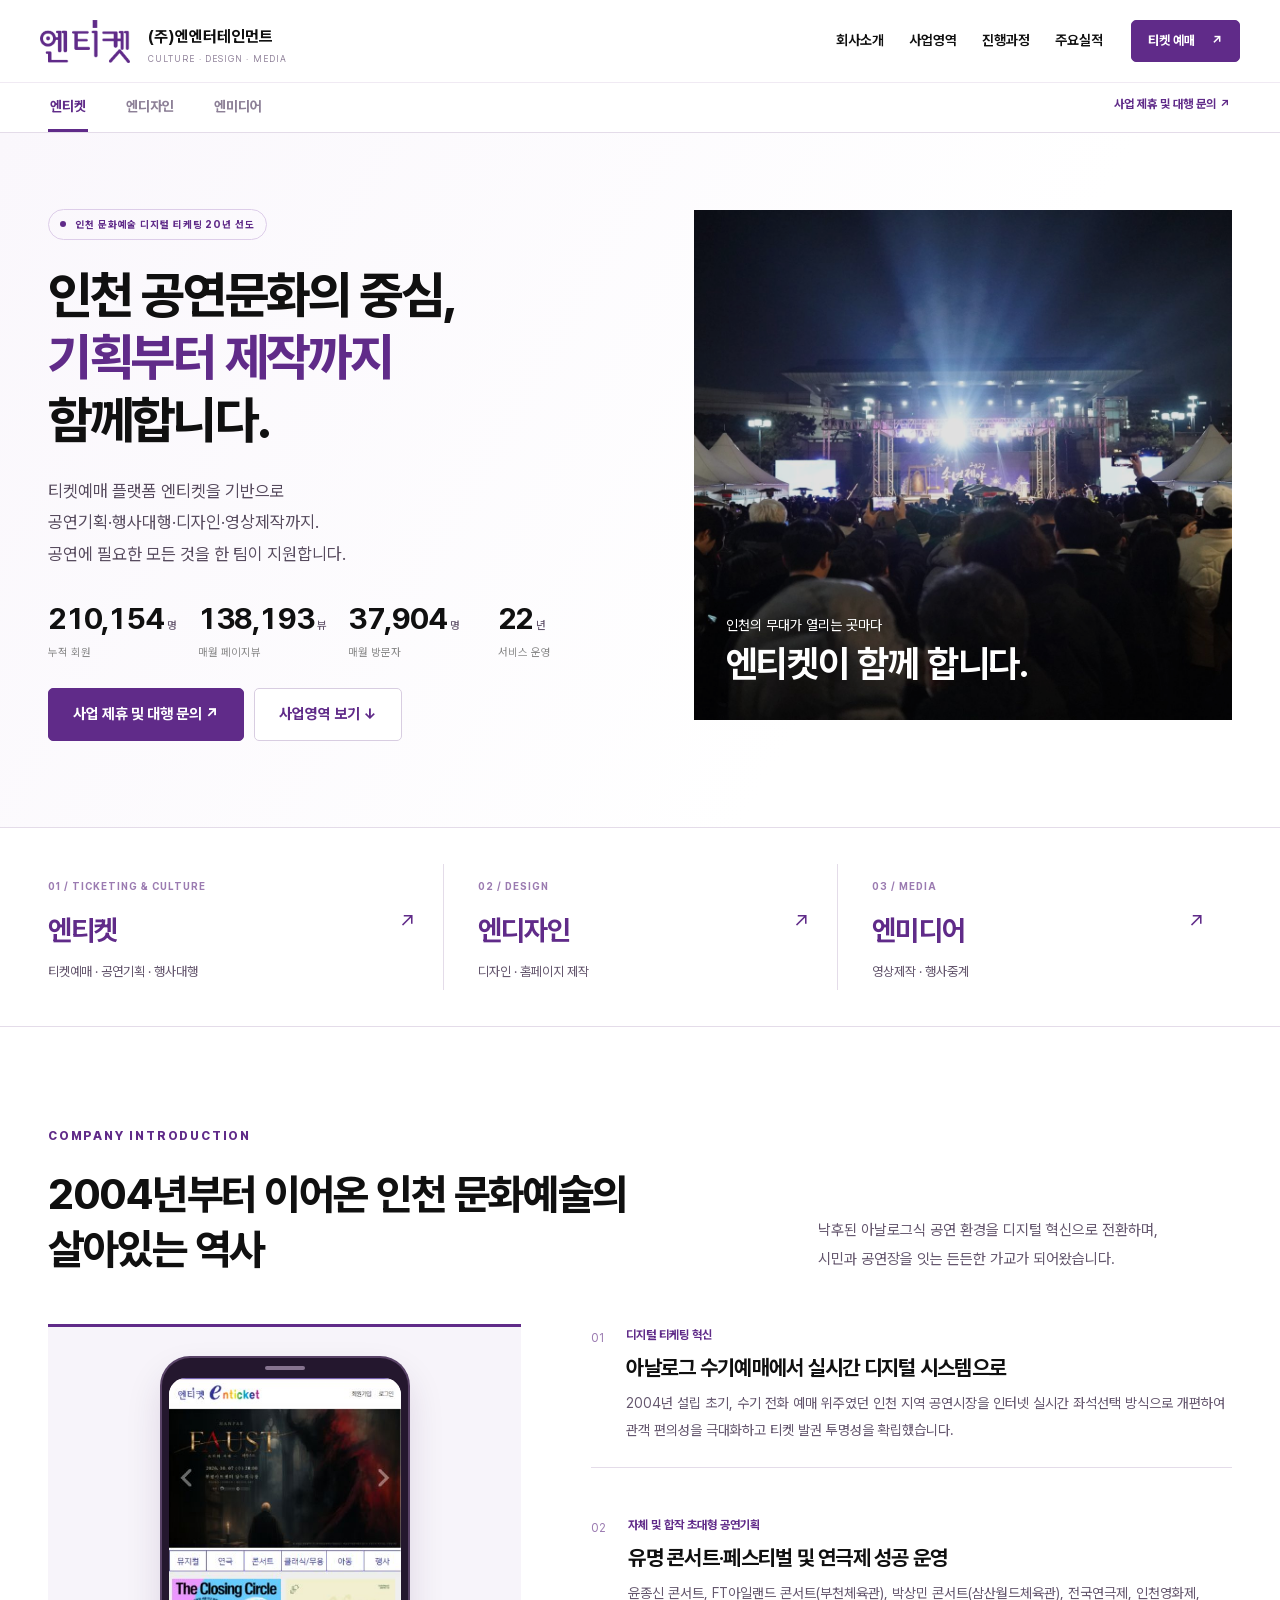
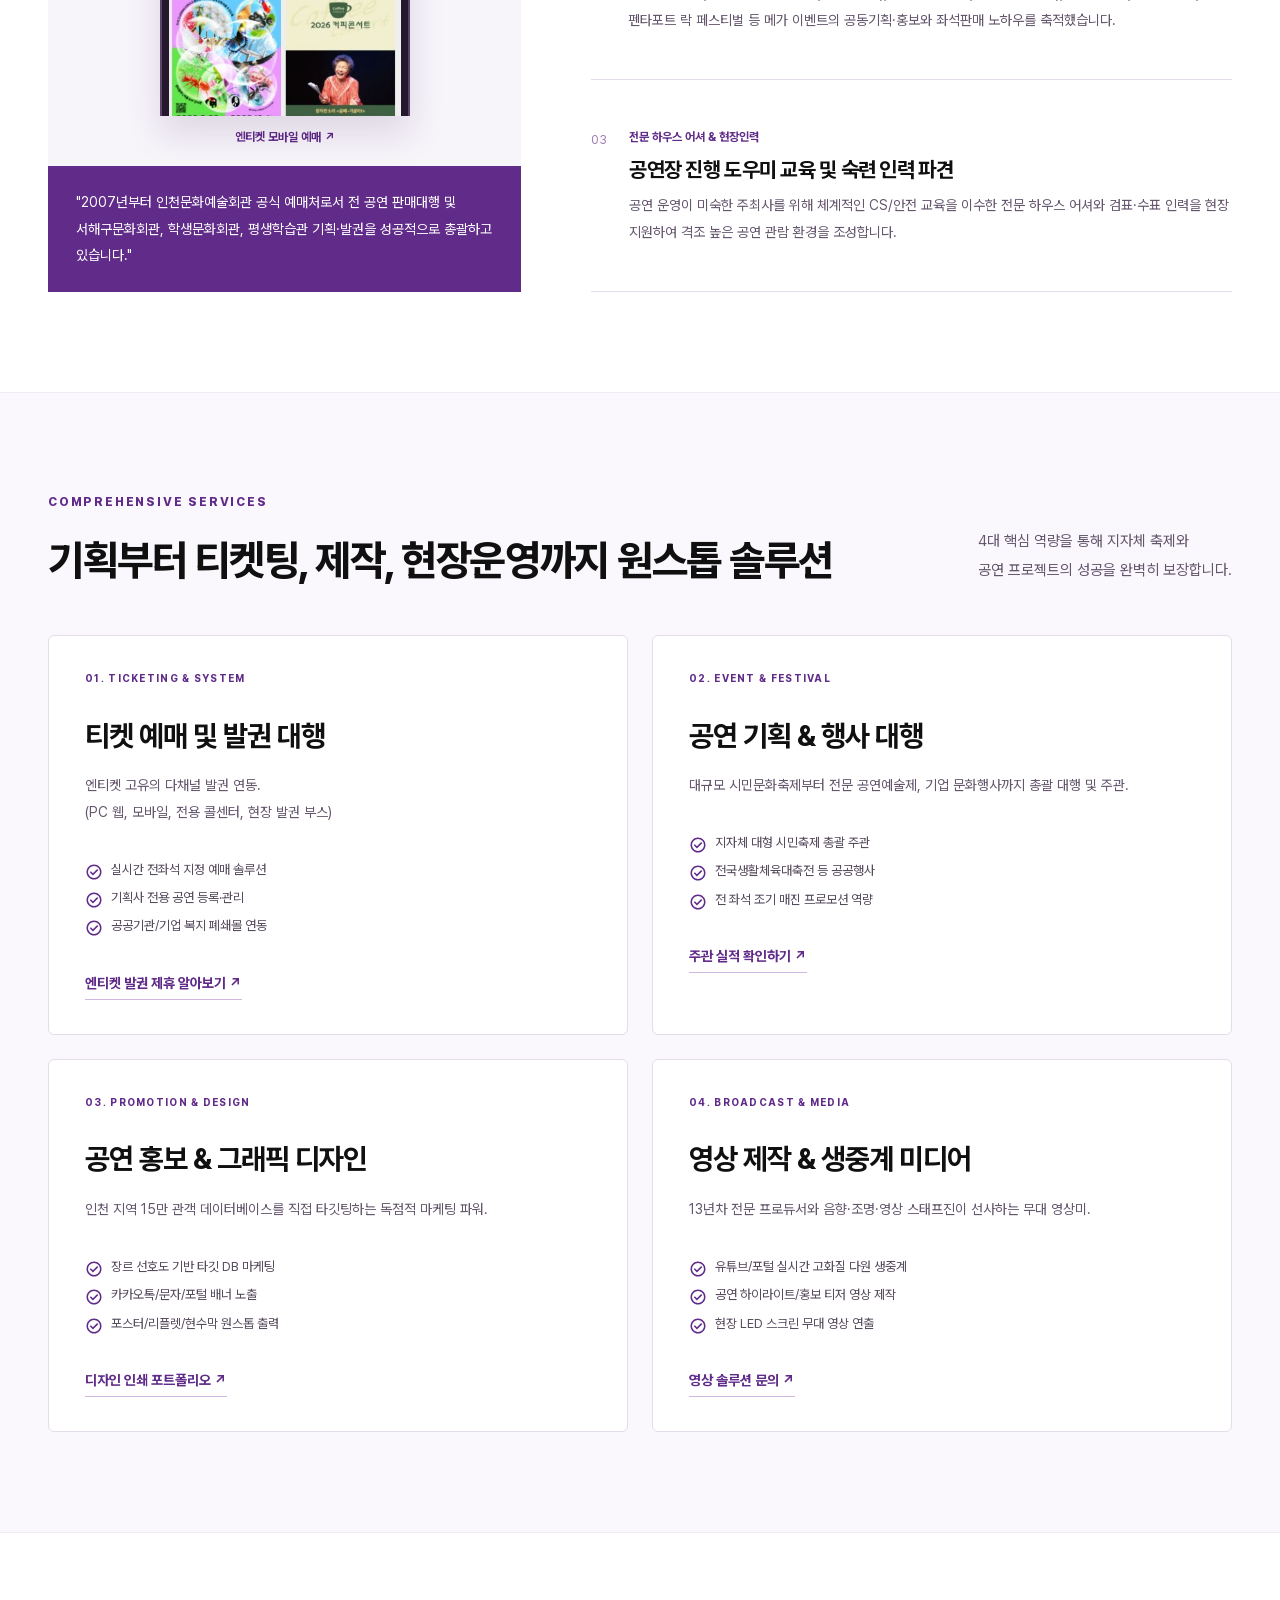
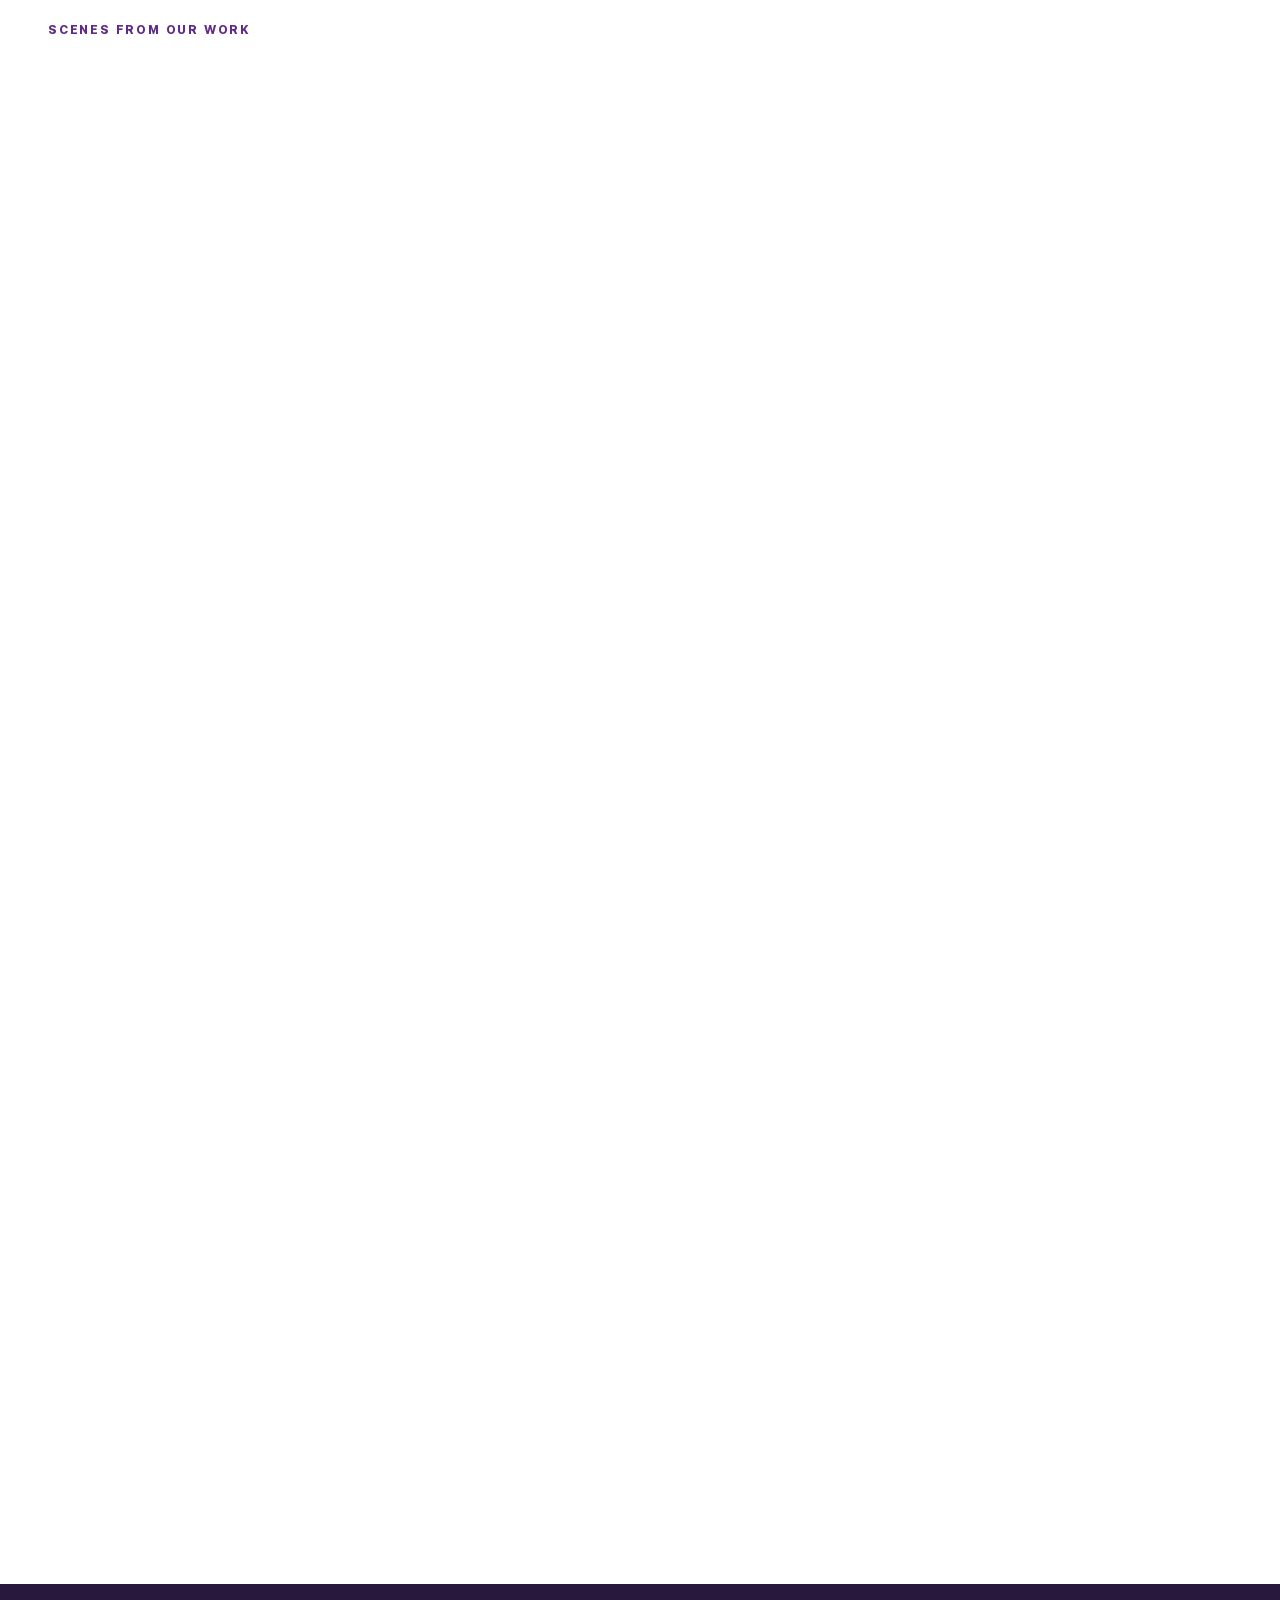
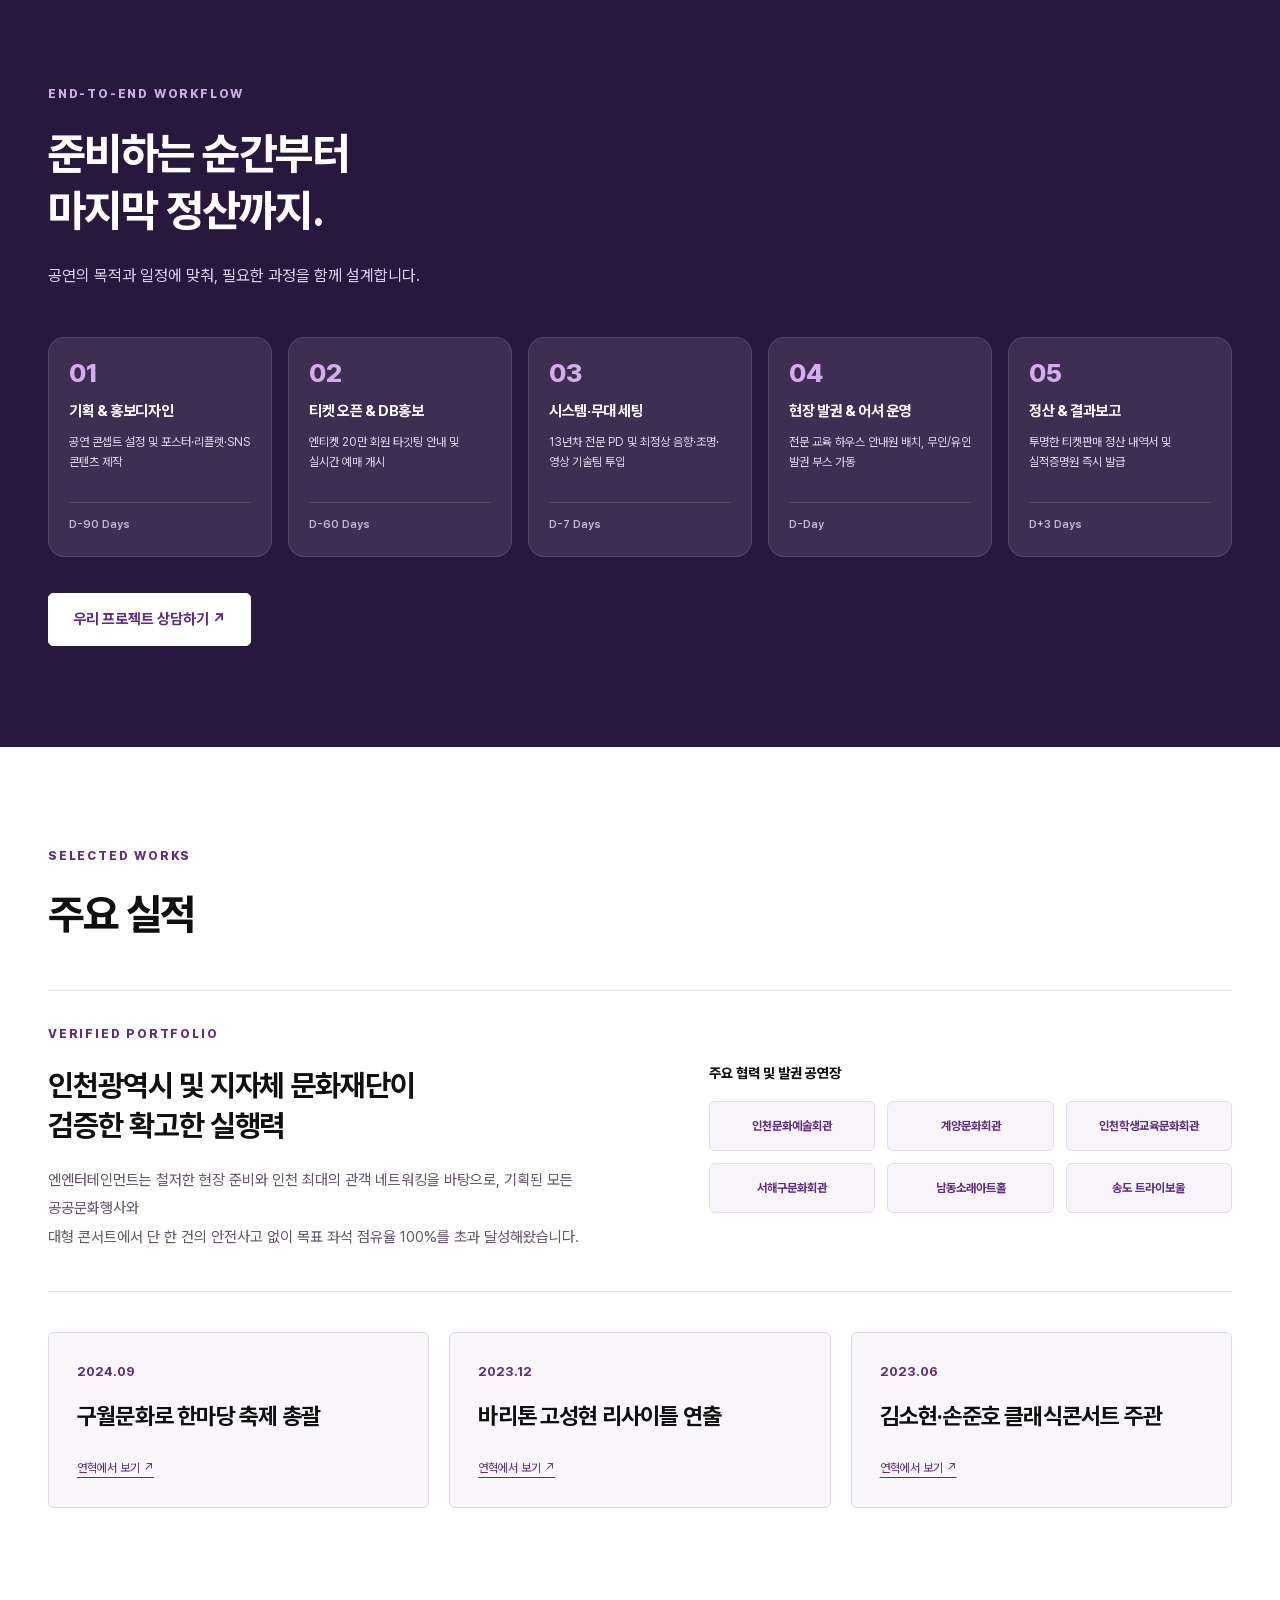
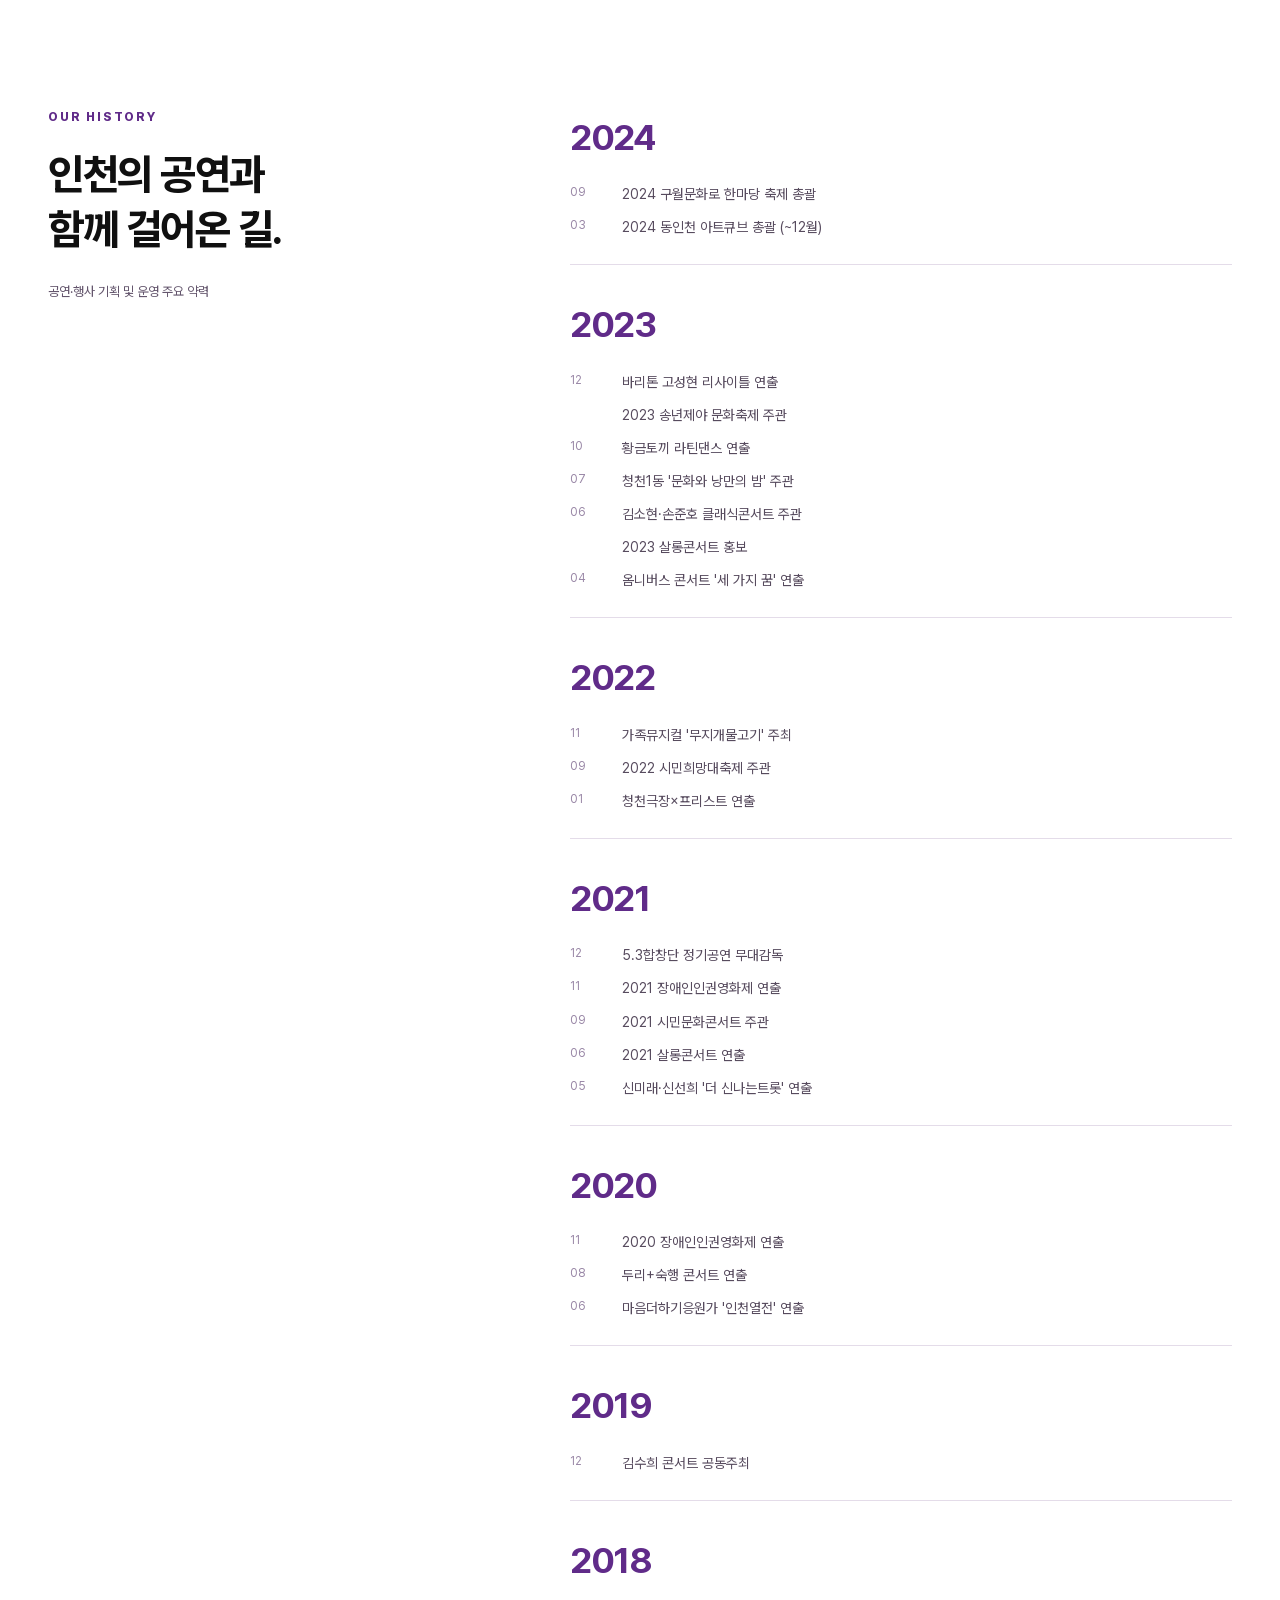
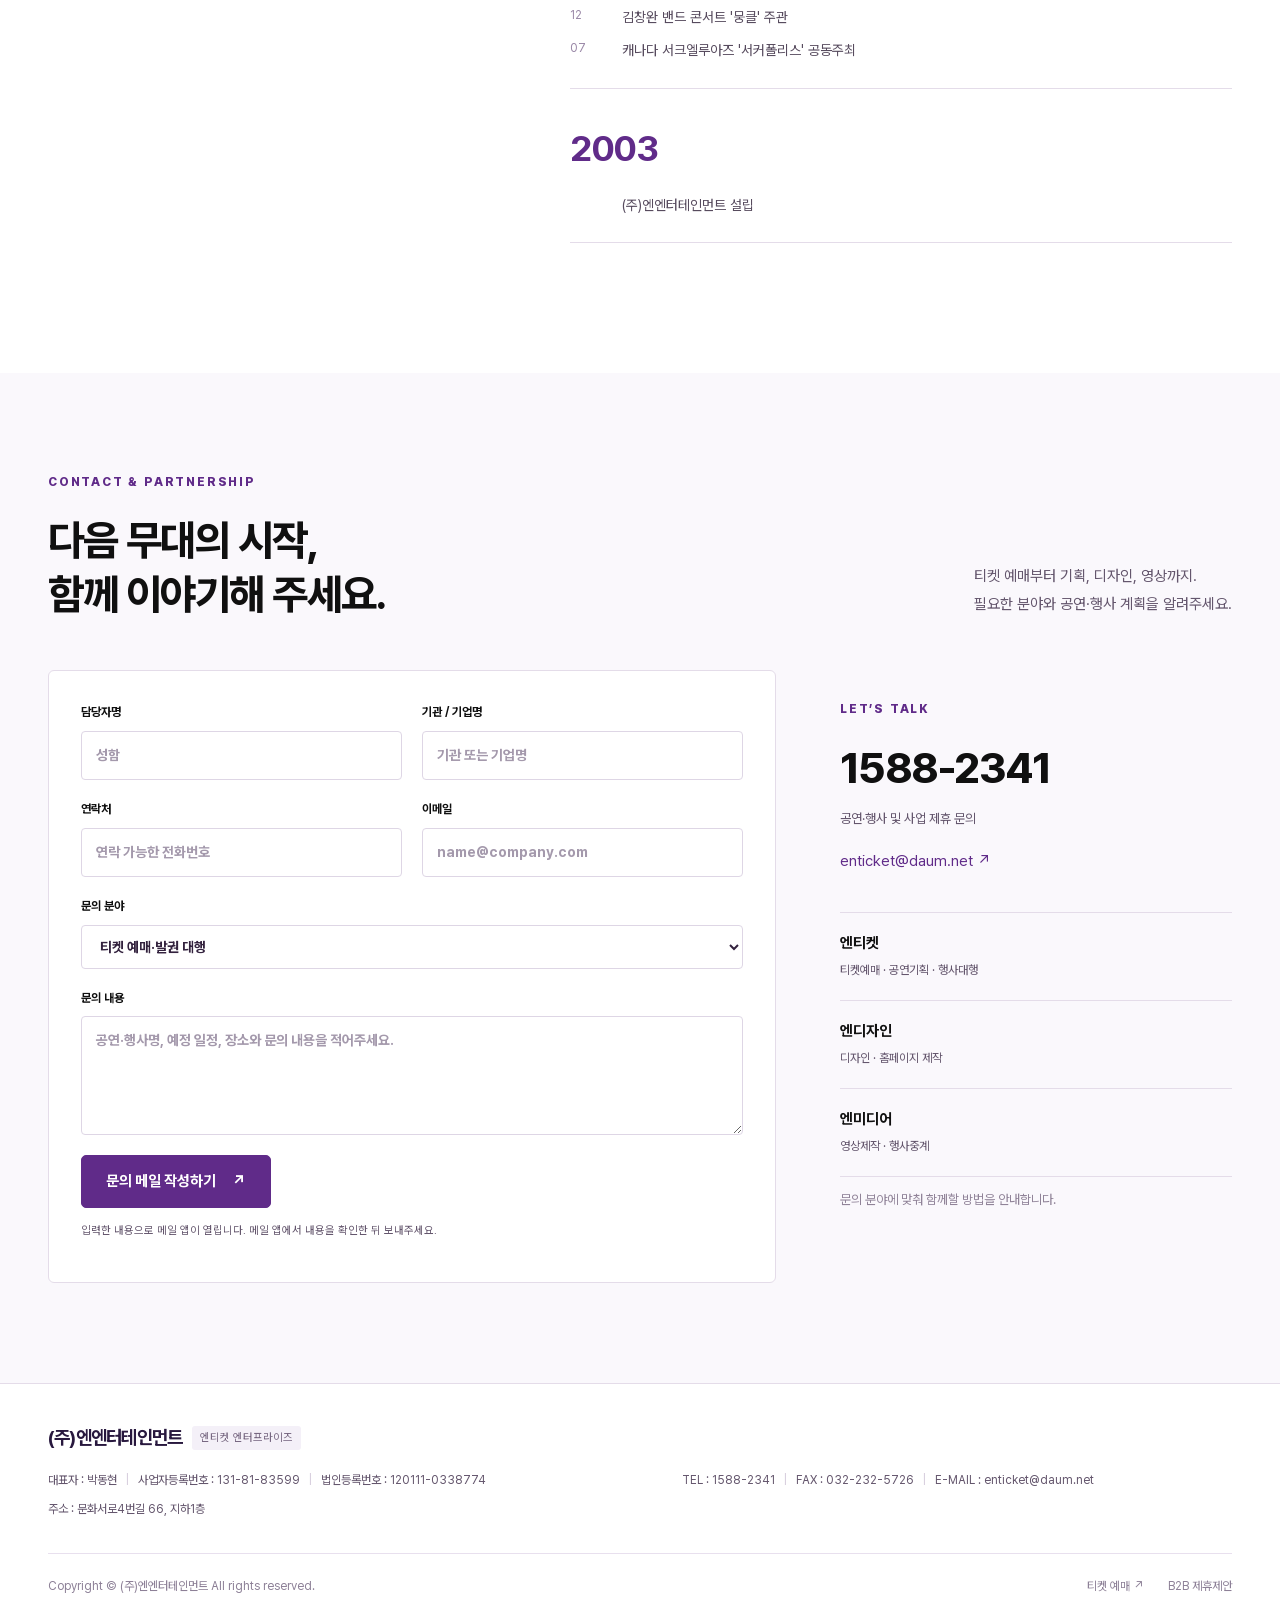
==== commit 898b3567: "숫자 애니메이션 0.8초 및 회사소개 공연장 문구 수정" ====
--- a/index.html
+++ b/index.html
@@ -7,7 +7,7 @@
       <li><strong><span class="nt-count" data-count="22">22</span><small>년</small></strong><span>서비스 운영</span></li>
     </ul>
   </section></div><div class="hero-actions"><a class="button" href="#contact">사업 제휴 및 대행 문의 ↗</a><a class="button secondary" href="#services">사업영역 보기 ↓</a></div></div><div class="hero-visual"><img src="assets/images/mission.jpg" alt="인천 야외 공연장의 무대와 관객" fetchpriority="high" width="1920" height="1080"><div class="visual-caption" style="bottom: 28px;"><span>인천의 무대가 열리는 곳마다</span><strong>엔티켓이 함께 합니다.</strong></div></div></div></section>
-<section class="brand-overview" aria-label="세 개의 브랜드"><div class="container brand-overview-grid"><a href="#services"><span>01 / TICKETING & CULTURE</span><strong>엔티켓</strong><p>티켓예매 · 공연기획 · 행사대행</p><i aria-hidden="true">↗</i></a><a href="design.html"><span>02 / DESIGN</span><strong>엔디자인</strong><p>디자인 · 홈페이지 제작</p><i aria-hidden="true">↗</i></a><a href="media.html"><span>03 / MEDIA</span><strong>엔미디어</strong><p>영상제작 · 행사중계</p><i aria-hidden="true">↗</i></a></div></section><section class="section" id="about"><div class="container"><div class="section-title"><div><p class="eyebrow">Company Introduction</p><h2>2004년부터 이어온 인천 문화예술의 살아있는 역사</h2></div><p>낙후된 아날로그식 공연 환경을 디지털 혁신으로 전환하며,<br> 시민과 공연장을 잇는 든든한 가교가 되어왔습니다.</p></div><div class="about-grid"><div class="about-statement has-mobile-screen"><div class="mobile-showcase"><a class="phone-mockup" href="https://www.enticket.com:469/m/" target="_blank" rel="noopener" aria-label="엔티켓 모바일 예매 사이트 열기"><span class="phone-speaker" aria-hidden="true"></span><span class="phone-screen"><img src="assets/images/enticket-mobile-screen.png" alt="엔티켓 모바일 예매 화면: 상단 로고, 공연 배너, 장르 메뉴와 공연 포스터" loading="lazy" width="375" height="760"></span></a><a class="mobile-screen-link" href="https://www.enticket.com:469/m/" target="_blank" rel="noopener">엔티켓 모바일 예매 ↗</a></div><blockquote>"2007년부터 인천문화예술회관 공식 예매처로서 전 공연 판매대행 및 부평아트센터, 인천서구문화회관, 학생문화회관, 평생학습관 기획·발권을 성공적으로 총괄하고 있습니다."</blockquote></div><div class="about-points"><article><span>01</span><div><p class="pillar-label">디지털 티케팅 혁신</p><h3>아날로그 수기예매에서 실시간 디지털 시스템으로</h3><p>2004년 설립 초기, 수기 전화 예매 위주였던 인천 지역 공연시장을 인터넷 실시간 좌석선택 방식으로 개편하여<br>관객 편의성을 극대화하고 티켓 발권 투명성을 확립했습니다.</p></div></article><article><span>02</span><div><p class="pillar-label">자체 및 합작 초대형 공연기획</p><h3>유명 콘서트·페스티벌 및 연극제 성공 운영</h3><p>윤종신 콘서트, FT아일랜드 콘서트(부천체육관), 박상민 콘서트(삼산월드체육관), 전국연극제, 인천영화제,<br>펜타포트 락 페스티벌 등 메가 이벤트의 공동기획·홍보와 좌석판매 노하우를 축적했습니다.</p></div></article><article><span>03</span><div><p class="pillar-label">전문 하우스 어셔 &amp; 현장인력</p><h3>공연장 진행 도우미 교육 및 숙련 인력 파견</h3><p>공연 운영이 미숙한 주최사를 위해 체계적인 CS/안전 교육을 이수한 전문 하우스 어셔와 검표·수표 인력을 현장 지원하여 격조 높은 공연 관람 환경을 조성합니다.</p></div></article></div></div></div></section>
+<section class="brand-overview" aria-label="세 개의 브랜드"><div class="container brand-overview-grid"><a href="#services"><span>01 / TICKETING & CULTURE</span><strong>엔티켓</strong><p>티켓예매 · 공연기획 · 행사대행</p><i aria-hidden="true">↗</i></a><a href="design.html"><span>02 / DESIGN</span><strong>엔디자인</strong><p>디자인 · 홈페이지 제작</p><i aria-hidden="true">↗</i></a><a href="media.html"><span>03 / MEDIA</span><strong>엔미디어</strong><p>영상제작 · 행사중계</p><i aria-hidden="true">↗</i></a></div></section><section class="section" id="about"><div class="container"><div class="section-title"><div><p class="eyebrow">Company Introduction</p><h2>2004년부터 이어온 인천 문화예술의 살아있는 역사</h2></div><p>낙후된 아날로그식 공연 환경을 디지털 혁신으로 전환하며,<br> 시민과 공연장을 잇는 든든한 가교가 되어왔습니다.</p></div><div class="about-grid"><div class="about-statement has-mobile-screen"><div class="mobile-showcase"><a class="phone-mockup" href="https://www.enticket.com:469/m/" target="_blank" rel="noopener" aria-label="엔티켓 모바일 예매 사이트 열기"><span class="phone-speaker" aria-hidden="true"></span><span class="phone-screen"><img src="assets/images/enticket-mobile-screen.png" alt="엔티켓 모바일 예매 화면: 상단 로고, 공연 배너, 장르 메뉴와 공연 포스터" loading="lazy" width="375" height="760"></span></a><a class="mobile-screen-link" href="https://www.enticket.com:469/m/" target="_blank" rel="noopener">엔티켓 모바일 예매 ↗</a></div><blockquote>"2007년부터 인천문화예술회관 공식 예매처로서 전 공연 판매대행 및 서해구문화회관, 학생문화회관, 평생학습관 기획·발권을 성공적으로 총괄하고 있습니다."</blockquote></div><div class="about-points"><article><span>01</span><div><p class="pillar-label">디지털 티케팅 혁신</p><h3>아날로그 수기예매에서 실시간 디지털 시스템으로</h3><p>2004년 설립 초기, 수기 전화 예매 위주였던 인천 지역 공연시장을 인터넷 실시간 좌석선택 방식으로 개편하여<br>관객 편의성을 극대화하고 티켓 발권 투명성을 확립했습니다.</p></div></article><article><span>02</span><div><p class="pillar-label">자체 및 합작 초대형 공연기획</p><h3>유명 콘서트·페스티벌 및 연극제 성공 운영</h3><p>윤종신 콘서트, FT아일랜드 콘서트(부천체육관), 박상민 콘서트(삼산월드체육관), 전국연극제, 인천영화제,<br>펜타포트 락 페스티벌 등 메가 이벤트의 공동기획·홍보와 좌석판매 노하우를 축적했습니다.</p></div></article><article><span>03</span><div><p class="pillar-label">전문 하우스 어셔 &amp; 현장인력</p><h3>공연장 진행 도우미 교육 및 숙련 인력 파견</h3><p>공연 운영이 미숙한 주최사를 위해 체계적인 CS/안전 교육을 이수한 전문 하우스 어셔와 검표·수표 인력을 현장 지원하여 격조 높은 공연 관람 환경을 조성합니다.</p></div></article></div></div></div></section>
 <section class="section canvas" id="services"><div class="container"><div class="section-title"><div><p class="eyebrow">COMPREHENSIVE SERVICES</p><h2>기획부터 티켓팅, 제작, 현장운영까지 원스톱 솔루션</h2></div><p>4대 핵심 역량을 통해 지자체 축제와<br>공연 프로젝트의 성공을 완벽히 보장합니다.</p></div><div class="service-grid"><article class="service-card reveal"><div class="card-top"><span>01. TICKETING &amp; SYSTEM</span></div><h3>티켓 예매 및 발권 대행</h3><p>엔티켓 고유의 다채널 발권 연동.<br>(PC 웹, 모바일, 전용 콜센터, 현장 발권 부스)</p><ul><li>실시간 전좌석 지정 예매 솔루션</li><li>기획사 전용 공연 등록·관리</li><li>공공기관/기업 복지 폐쇄몰 연동</li></ul><a class="text-link" href="#contact">엔티켓 발권 제휴 알아보기 <span aria-hidden="true">↗</span></a></article><article class="service-card reveal"><div class="card-top"><span>02. EVENT &amp; FESTIVAL</span></div><h3>공연 기획 &amp; 행사 대행</h3><p>대규모 시민문화축제부터 전문 공연예술제, 기업 문화행사까지 총괄 대행 및 주관.</p><ul><li>지자체 대형 시민축제 총괄 주관</li><li>전국생활체육대축전 등 공공행사</li><li>전 좌석 조기 매진 프로모션 역량</li></ul><a class="text-link" href="#portfolio">주관 실적 확인하기 <span aria-hidden="true">↗</span></a></article><article class="service-card reveal"><div class="card-top"><span>03. PROMOTION &amp; DESIGN</span></div><h3>공연 홍보 &amp; 그래픽 디자인</h3><p>인천 지역 15만 관객 데이터베이스를 직접 타깃팅하는 독점적 마케팅 파워.</p><ul><li>장르 선호도 기반 타깃 DB 마케팅</li><li>카카오톡/문자/포털 배너 노출</li><li>포스터/리플렛/현수막 원스톱 출력</li></ul><a class="text-link" href="https://enticket.kr/#portfolio-design">디자인 인쇄 포트폴리오 <span aria-hidden="true">↗</span></a></article><article class="service-card reveal"><div class="card-top"><span>04. BROADCAST &amp; MEDIA</span></div><h3>영상 제작 &amp; 생중계 미디어</h3><p>13년차 전문 프로듀서와 음향·조명·영상 스태프진이 선사하는 무대 영상미.</p><ul><li>유튜브/포털 실시간 고화질 다원 생중계</li><li>공연 하이라이트/홍보 티저 영상 제작</li><li>현장 LED 스크린 무대 영상 연출</li></ul><a class="text-link" href="#contact">영상 솔루션 문의 <span aria-hidden="true">↗</span></a></article></div></div></section>
 
 
@@ -92,6 +92,6 @@
           <!-- 설립 월·이후 2004~2017 주요 이력(예매 서비스 개시, 예술회관 매표소 운영 개시 등) 확인되면 추가 -->
         </dl>
       </div></div></section>
-<section class="section contact" id="contact"><div class="container"><div class="section-title"><div><p class="eyebrow">CONTACT & PARTNERSHIP</p><h2>다음 무대의 시작,<br>함께 이야기해 주세요.</h2></div><p>티켓 예매부터 기획, 디자인, 영상까지.<br>필요한 분야와 공연·행사 계획을 알려주세요.</p></div><div class="contact-grid"><form id="contact-form"><div class="form-row"><label>담당자명<input name="person" autocomplete="name" required placeholder="성함"></label><label>기관 / 기업명<input name="company" autocomplete="organization" required placeholder="기관 또는 기업명"></label></div><div class="form-row"><label>연락처<input name="phone" type="tel" autocomplete="tel" required placeholder="연락 가능한 전화번호"></label><label>이메일<input name="email" type="email" autocomplete="email" required placeholder="name@company.com"></label></div><label>문의 분야<select name="service"><option>티켓 예매·발권 대행</option><option>공연기획·행사대행</option><option>디자인·홈페이지 제작</option><option>영상제작·행사중계</option></select></label><label>문의 내용<textarea name="message" rows="4" required placeholder="공연·행사명, 예정 일정, 장소와 문의 내용을 적어주세요."></textarea></label><button class="button" type="submit">문의 메일 작성하기 <span aria-hidden="true">↗</span></button><p class="form-help">입력한 내용으로 메일 앱이 열립니다. 메일 앱에서 내용을 확인한 뒤 보내주세요.</p><p id="contact-status" role="status"></p></form><aside class="contact-aside"><p class="eyebrow">LET’S TALK</p><a class="phone" href="tel:1588-2341">1588-2341</a><p>공연·행사 및 사업 제휴 문의</p><a class="mail" href="mailto:enticket@daum.net">enticket@daum.net ↗</a><div class="contact-brands"><div><strong>엔티켓</strong><span>티켓예매 · 공연기획 · 행사대행</span></div><div><strong>엔디자인</strong><span>디자인 · 홈페이지 제작</span></div><div><strong>엔미디어</strong><span>영상제작 · 행사중계</span></div></div><p class="contact-note">문의 분야에 맞춰 함께할 방법을 안내합니다.</p></aside></div></div></section></main><footer class="footer company-footer"><div class="container"><div class="company-footer-heading"><strong>(주)엔엔터테인먼트</strong><span>엔티켓 엔터프라이즈</span></div><div class="company-footer-details"><p>대표자 : 박동현 <i>|</i> 사업자등록번호 : 131-81-83599 <i>|</i> 법인등록번호 : 120111-0338774</p><p><a href="tel:1588-2341">TEL : 1588-2341</a> <i>|</i> FAX : 032-232-5726 <i>|</i> <a href="mailto:enticket@daum.net">E-MAIL : enticket@daum.net</a></p><p class="company-footer-ticket">주소 : 문화서로4번길 66, 지하1층</p></div><div class="company-footer-bottom"><span>Copyright © (주)엔엔터테인먼트 All rights reserved.</span><nav aria-label="푸터 메뉴"><a href="https://www.enticket.com:469/" target="_blank" rel="noopener">티켓 예매 ↗</a><a href="#contact">B2B 제휴제안</a></nav></div></div></footer><script src="assets/js/about.js?v=count-1600"></script><script src="assets/js/hybrid.js?v=header-scroll-1"></script></body></html>
+<section class="section contact" id="contact"><div class="container"><div class="section-title"><div><p class="eyebrow">CONTACT & PARTNERSHIP</p><h2>다음 무대의 시작,<br>함께 이야기해 주세요.</h2></div><p>티켓 예매부터 기획, 디자인, 영상까지.<br>필요한 분야와 공연·행사 계획을 알려주세요.</p></div><div class="contact-grid"><form id="contact-form"><div class="form-row"><label>담당자명<input name="person" autocomplete="name" required placeholder="성함"></label><label>기관 / 기업명<input name="company" autocomplete="organization" required placeholder="기관 또는 기업명"></label></div><div class="form-row"><label>연락처<input name="phone" type="tel" autocomplete="tel" required placeholder="연락 가능한 전화번호"></label><label>이메일<input name="email" type="email" autocomplete="email" required placeholder="name@company.com"></label></div><label>문의 분야<select name="service"><option>티켓 예매·발권 대행</option><option>공연기획·행사대행</option><option>디자인·홈페이지 제작</option><option>영상제작·행사중계</option></select></label><label>문의 내용<textarea name="message" rows="4" required placeholder="공연·행사명, 예정 일정, 장소와 문의 내용을 적어주세요."></textarea></label><button class="button" type="submit">문의 메일 작성하기 <span aria-hidden="true">↗</span></button><p class="form-help">입력한 내용으로 메일 앱이 열립니다. 메일 앱에서 내용을 확인한 뒤 보내주세요.</p><p id="contact-status" role="status"></p></form><aside class="contact-aside"><p class="eyebrow">LET’S TALK</p><a class="phone" href="tel:1588-2341">1588-2341</a><p>공연·행사 및 사업 제휴 문의</p><a class="mail" href="mailto:enticket@daum.net">enticket@daum.net ↗</a><div class="contact-brands"><div><strong>엔티켓</strong><span>티켓예매 · 공연기획 · 행사대행</span></div><div><strong>엔디자인</strong><span>디자인 · 홈페이지 제작</span></div><div><strong>엔미디어</strong><span>영상제작 · 행사중계</span></div></div><p class="contact-note">문의 분야에 맞춰 함께할 방법을 안내합니다.</p></aside></div></div></section></main><footer class="footer company-footer"><div class="container"><div class="company-footer-heading"><strong>(주)엔엔터테인먼트</strong><span>엔티켓 엔터프라이즈</span></div><div class="company-footer-details"><p>대표자 : 박동현 <i>|</i> 사업자등록번호 : 131-81-83599 <i>|</i> 법인등록번호 : 120111-0338774</p><p><a href="tel:1588-2341">TEL : 1588-2341</a> <i>|</i> FAX : 032-232-5726 <i>|</i> <a href="mailto:enticket@daum.net">E-MAIL : enticket@daum.net</a></p><p class="company-footer-ticket">주소 : 문화서로4번길 66, 지하1층</p></div><div class="company-footer-bottom"><span>Copyright © (주)엔엔터테인먼트 All rights reserved.</span><nav aria-label="푸터 메뉴"><a href="https://www.enticket.com:469/" target="_blank" rel="noopener">티켓 예매 ↗</a><a href="#contact">B2B 제휴제안</a></nav></div></div></footer><script src="assets/js/about.js?v=count-800"></script><script src="assets/js/hybrid.js?v=header-scroll-1"></script></body></html>
 
 
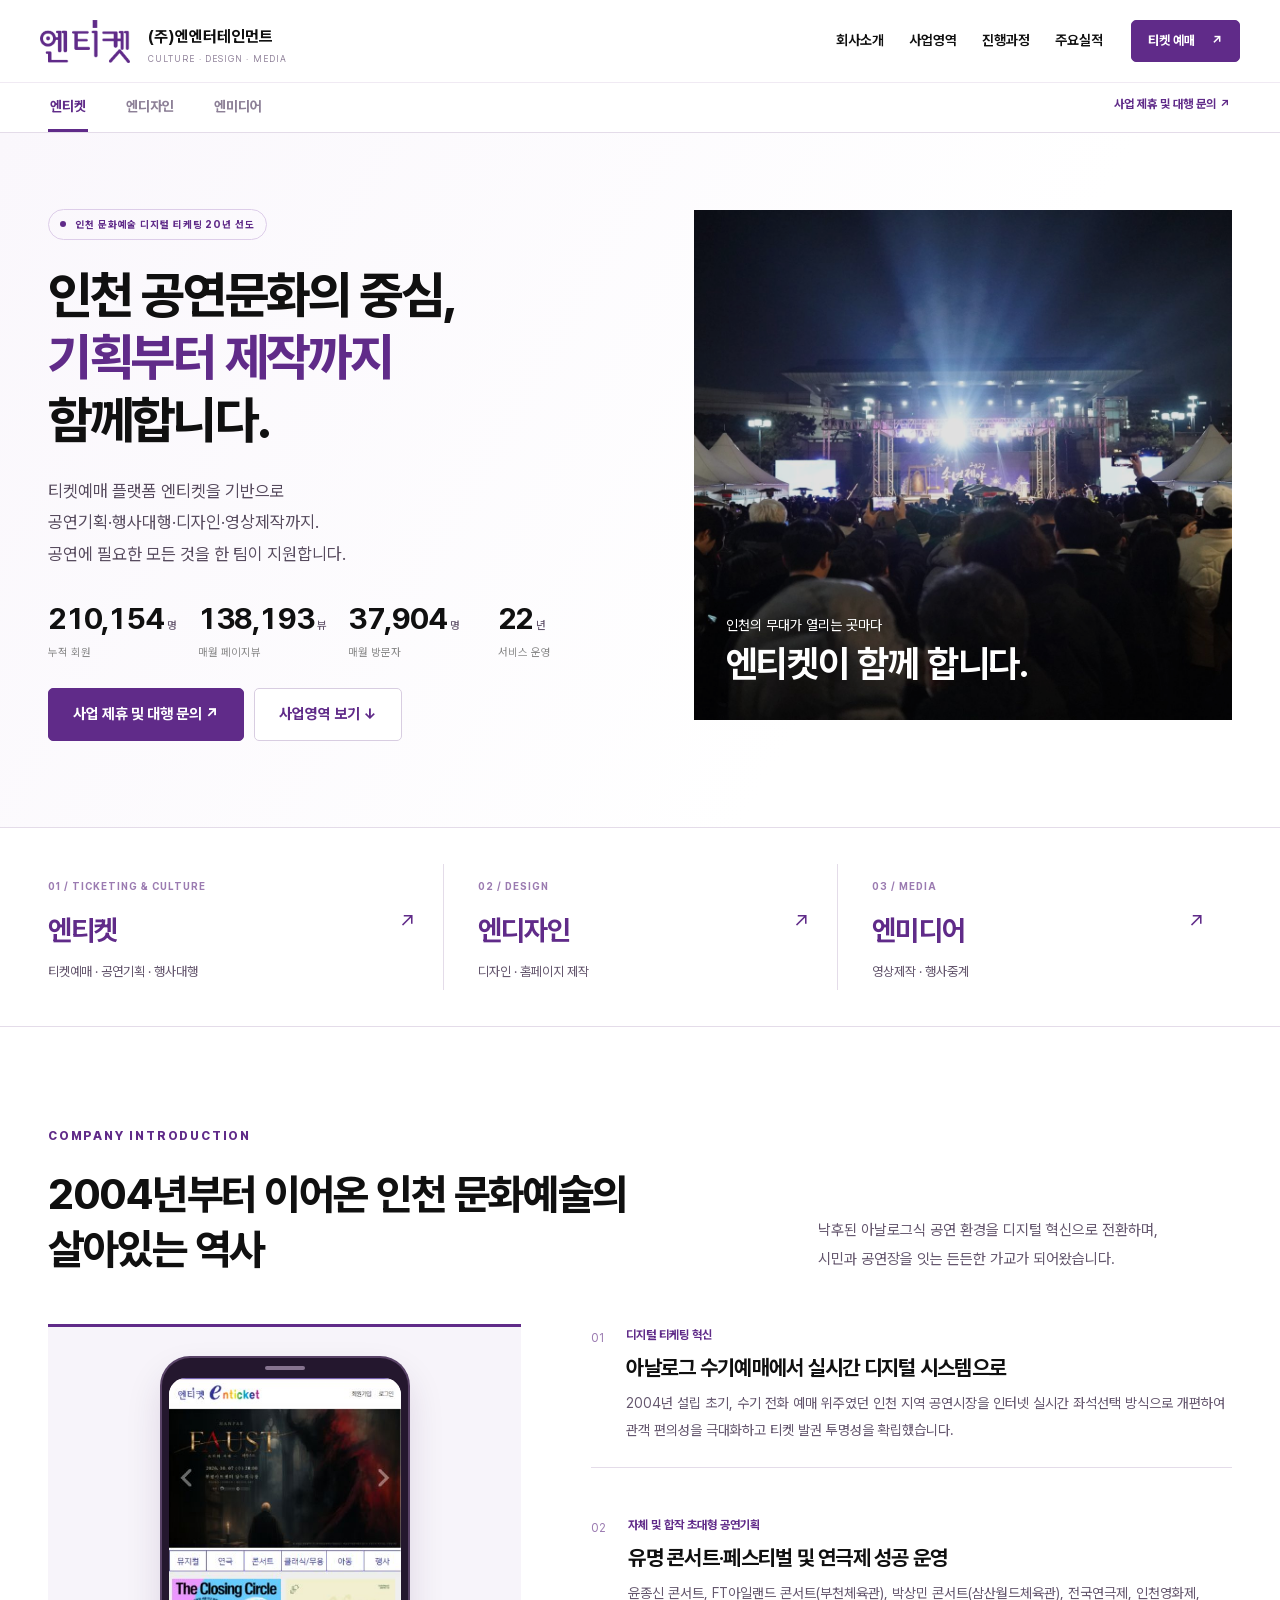
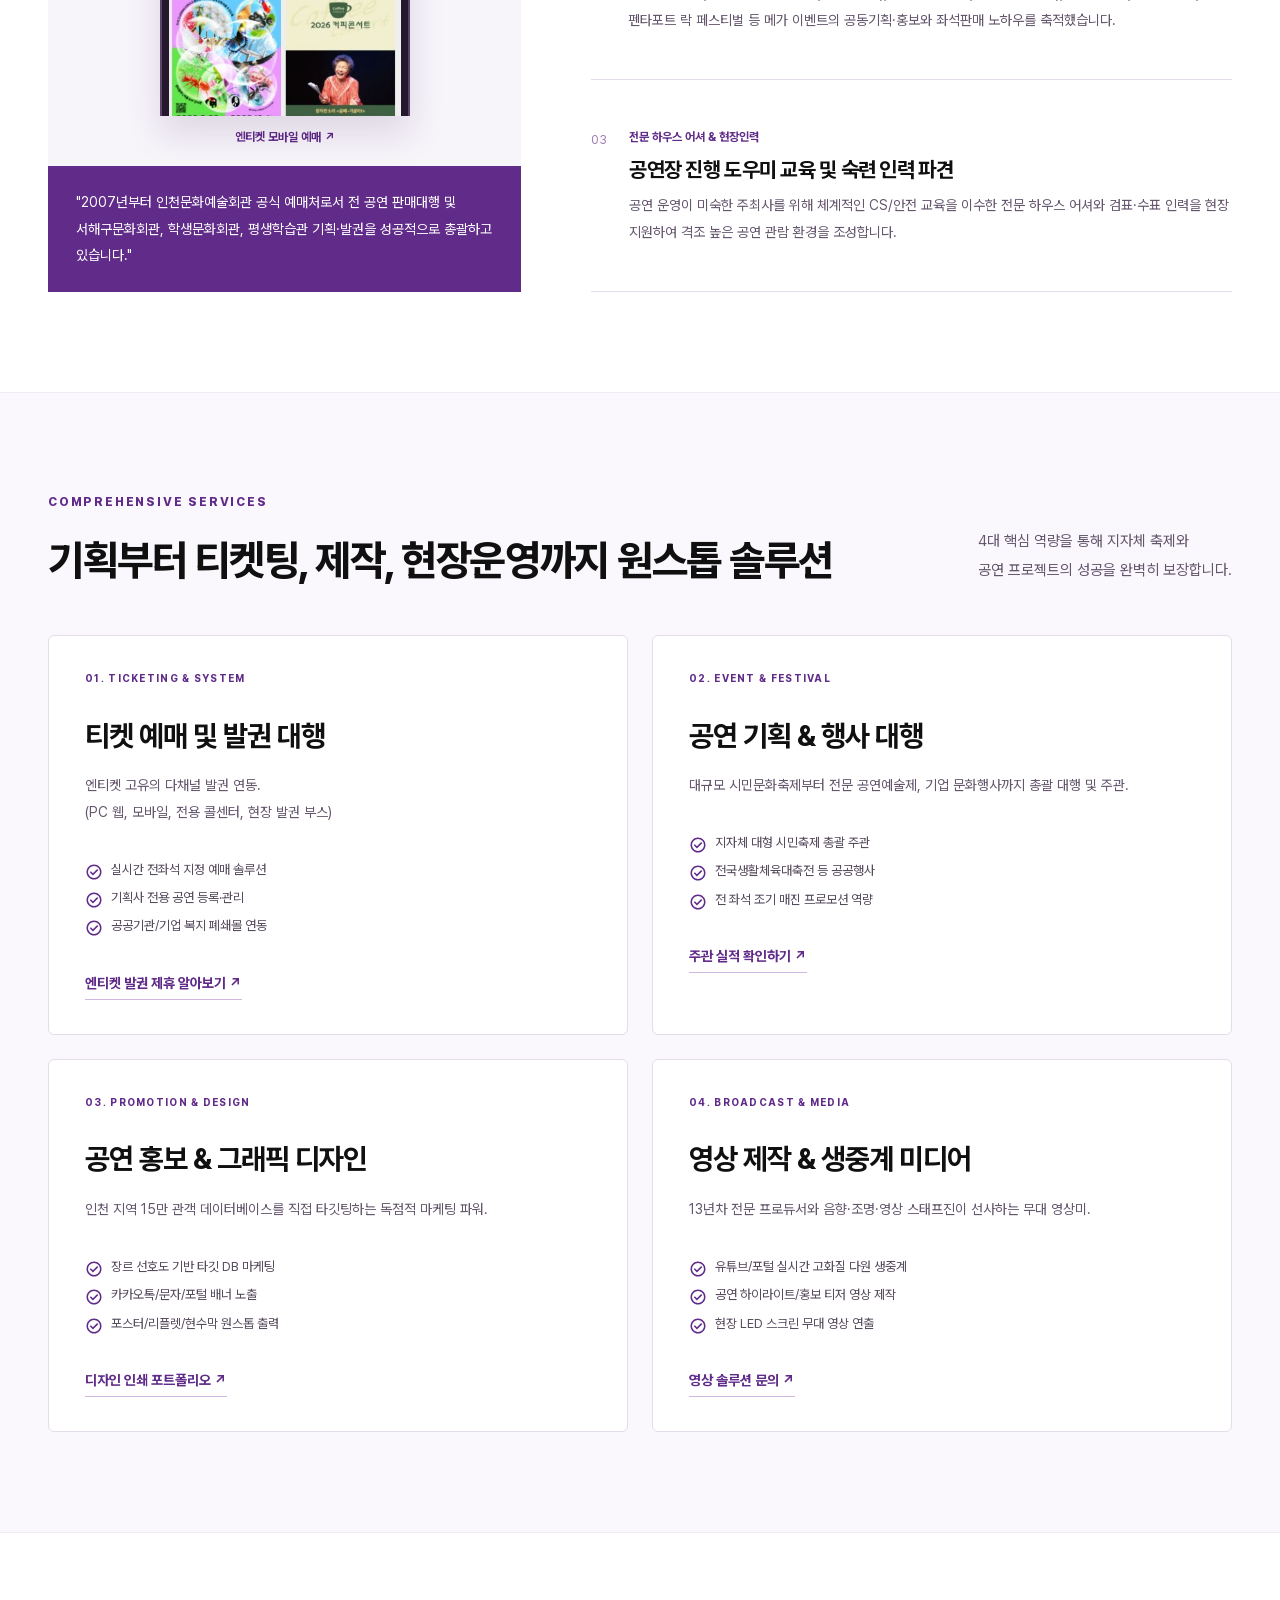
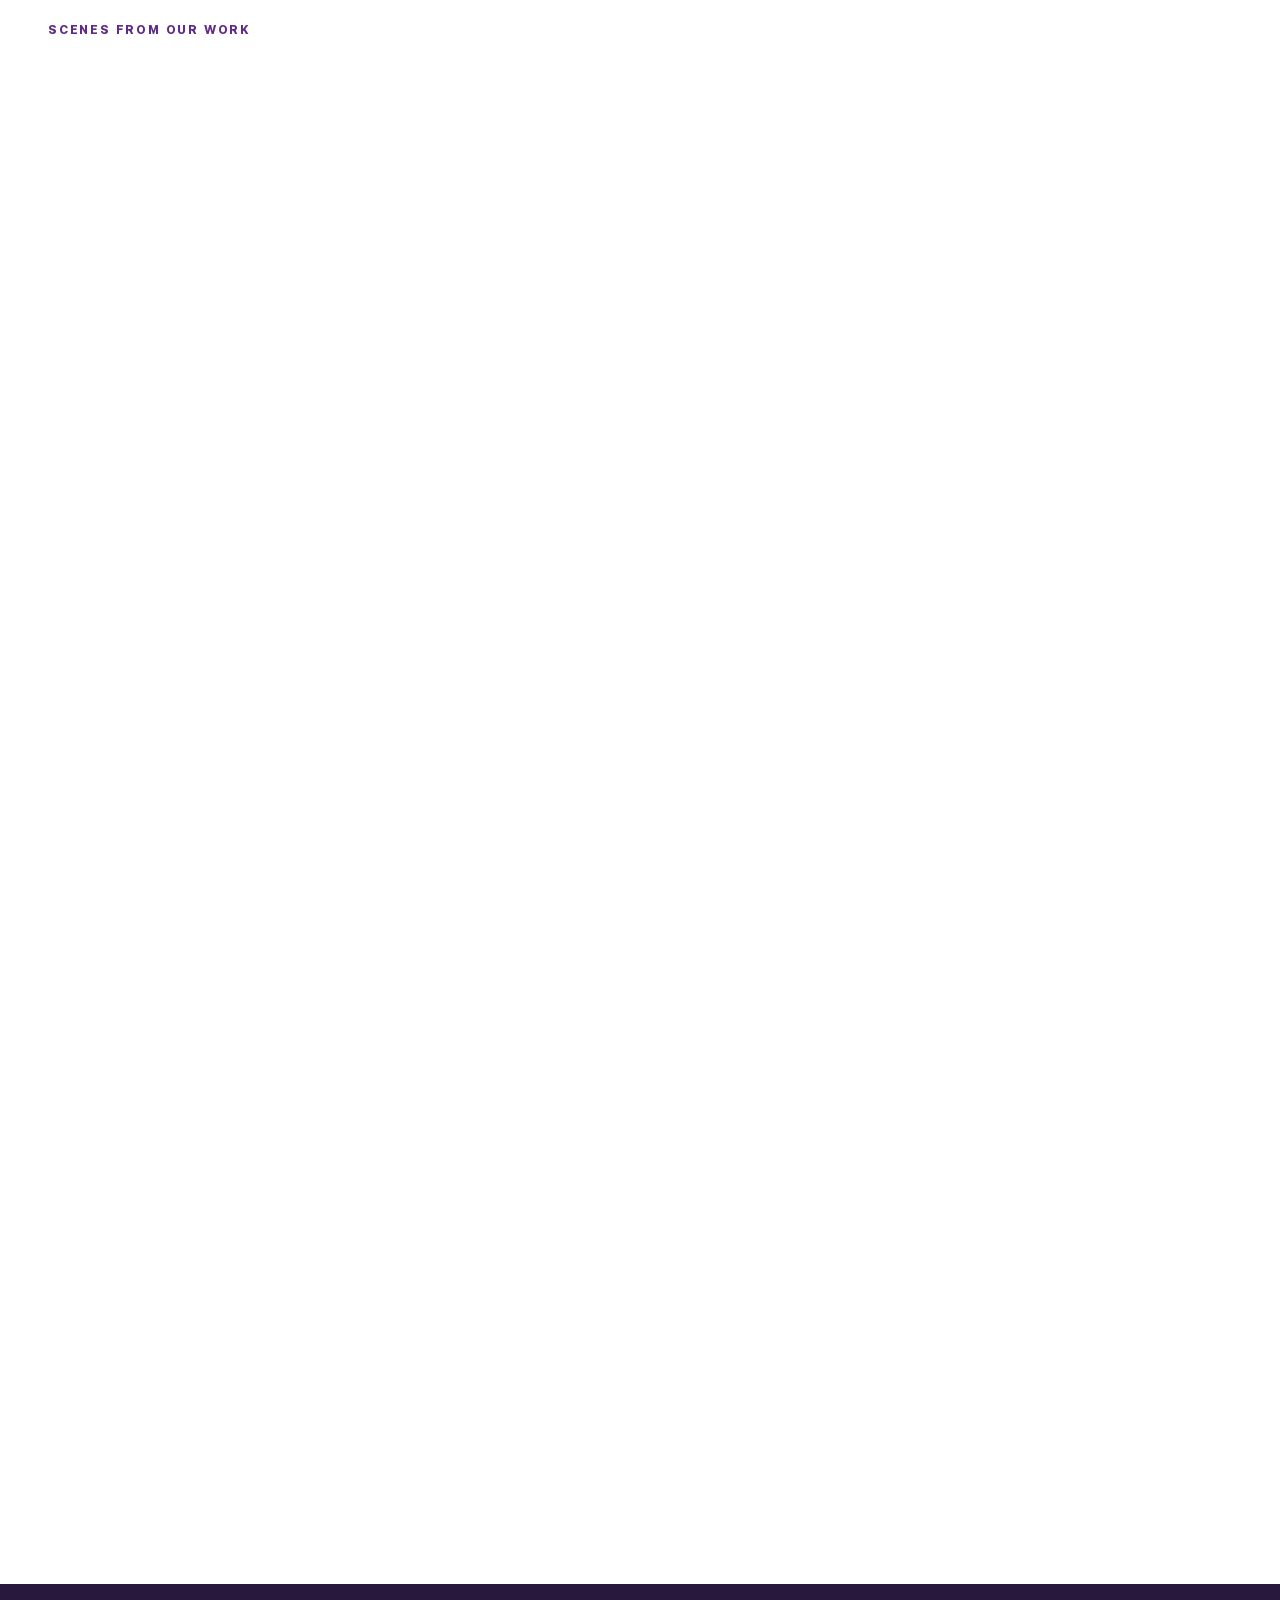
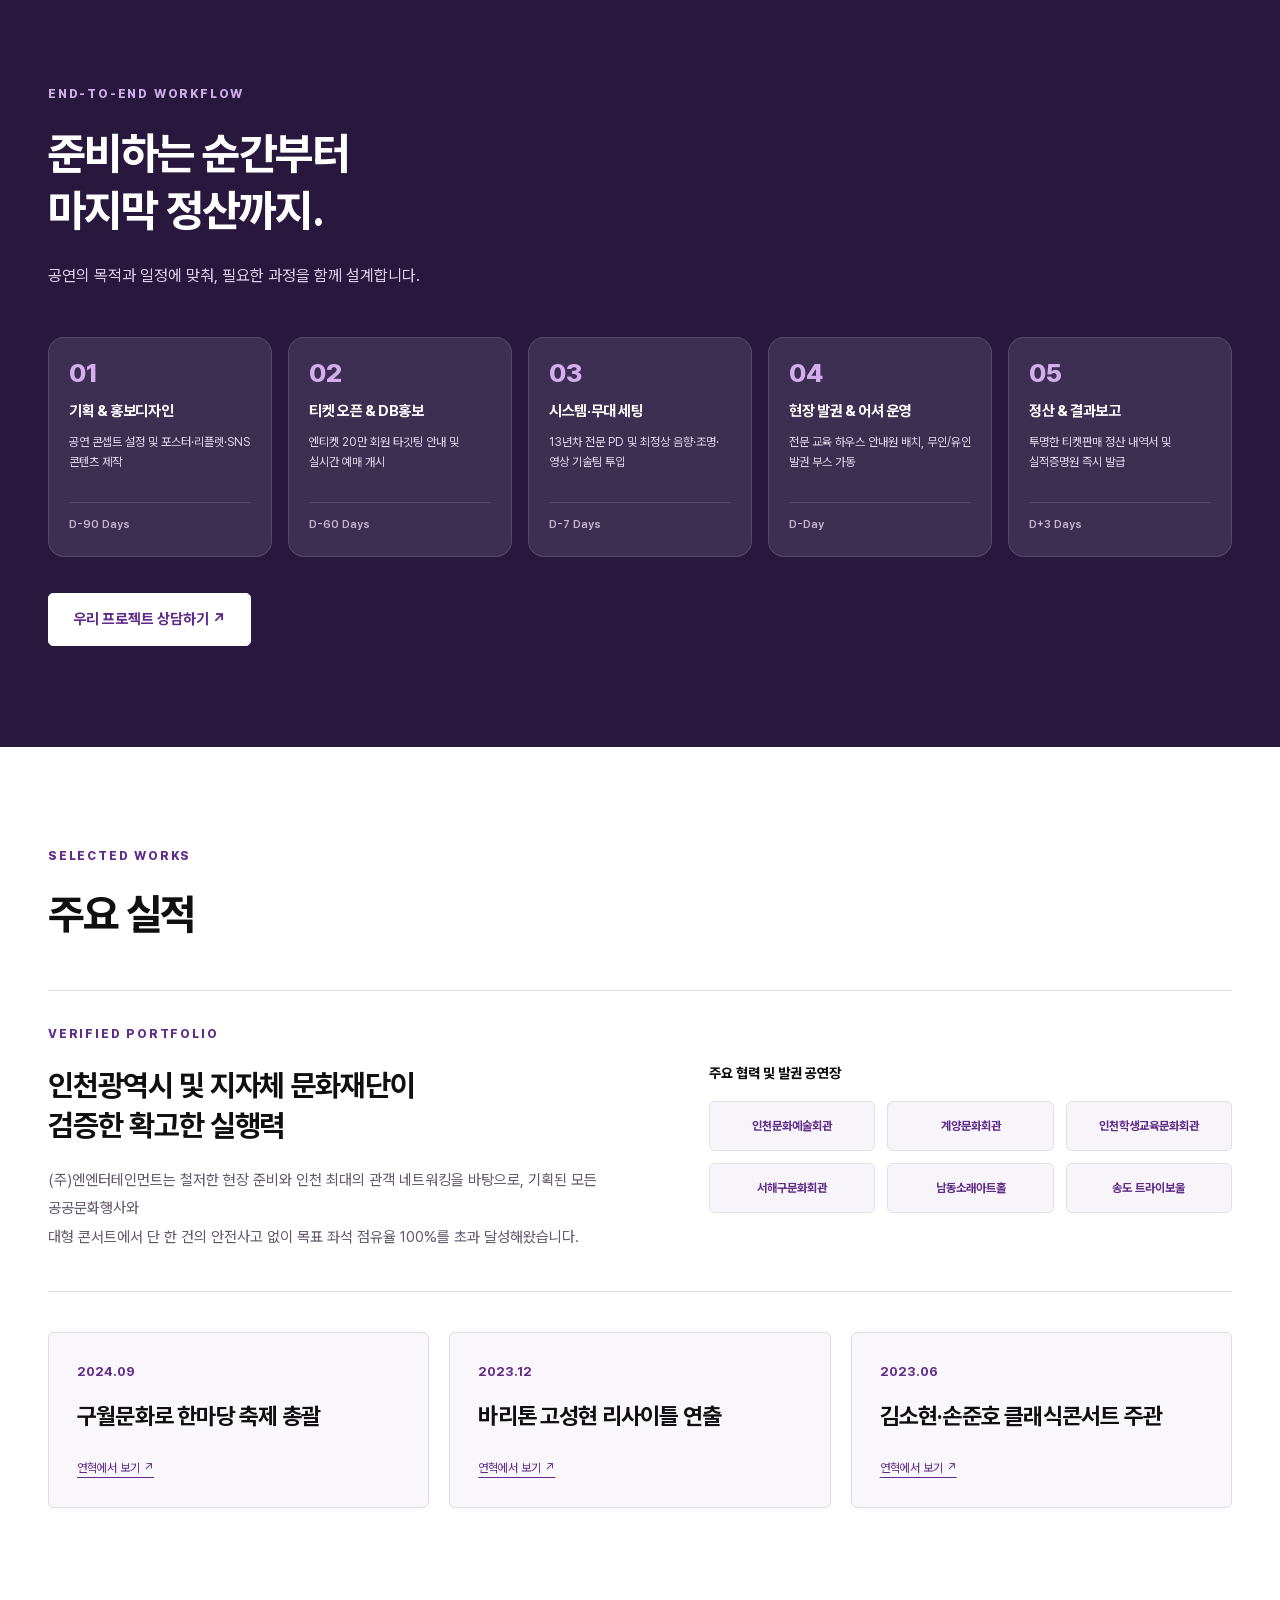
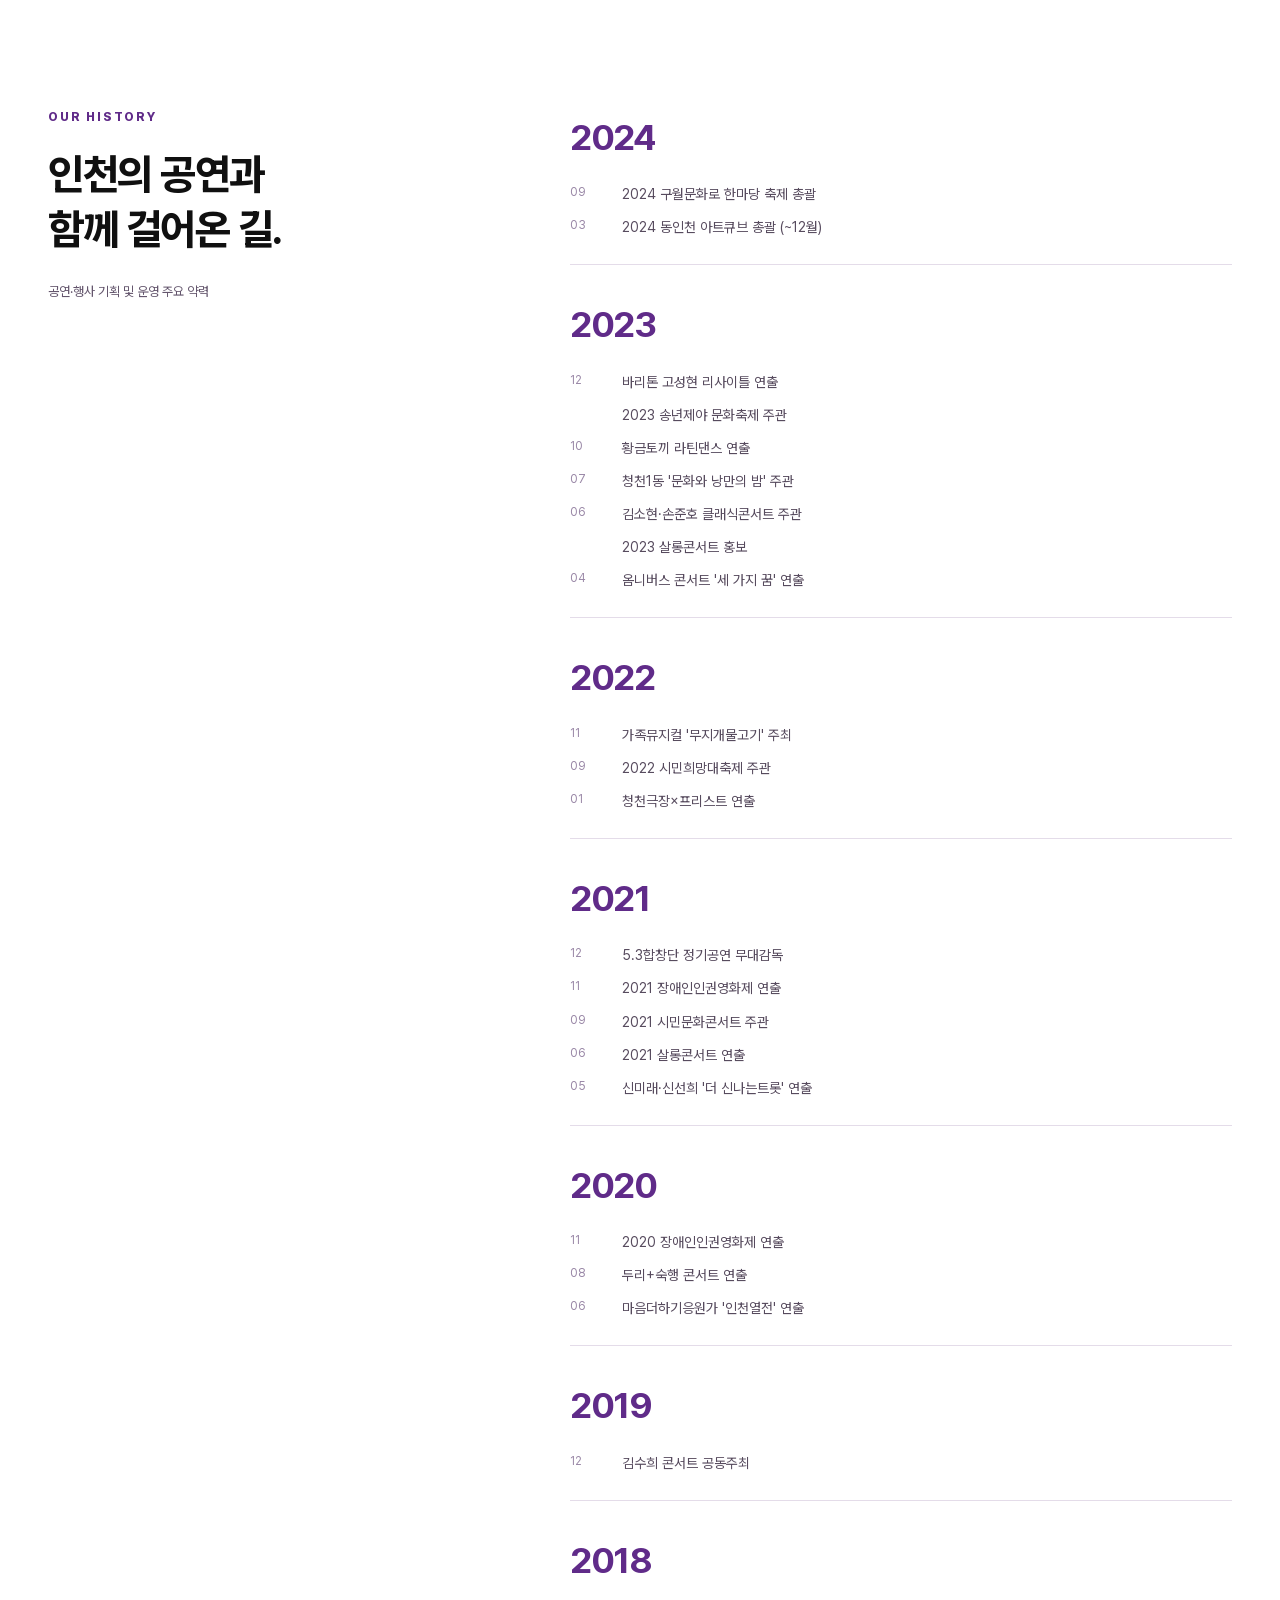
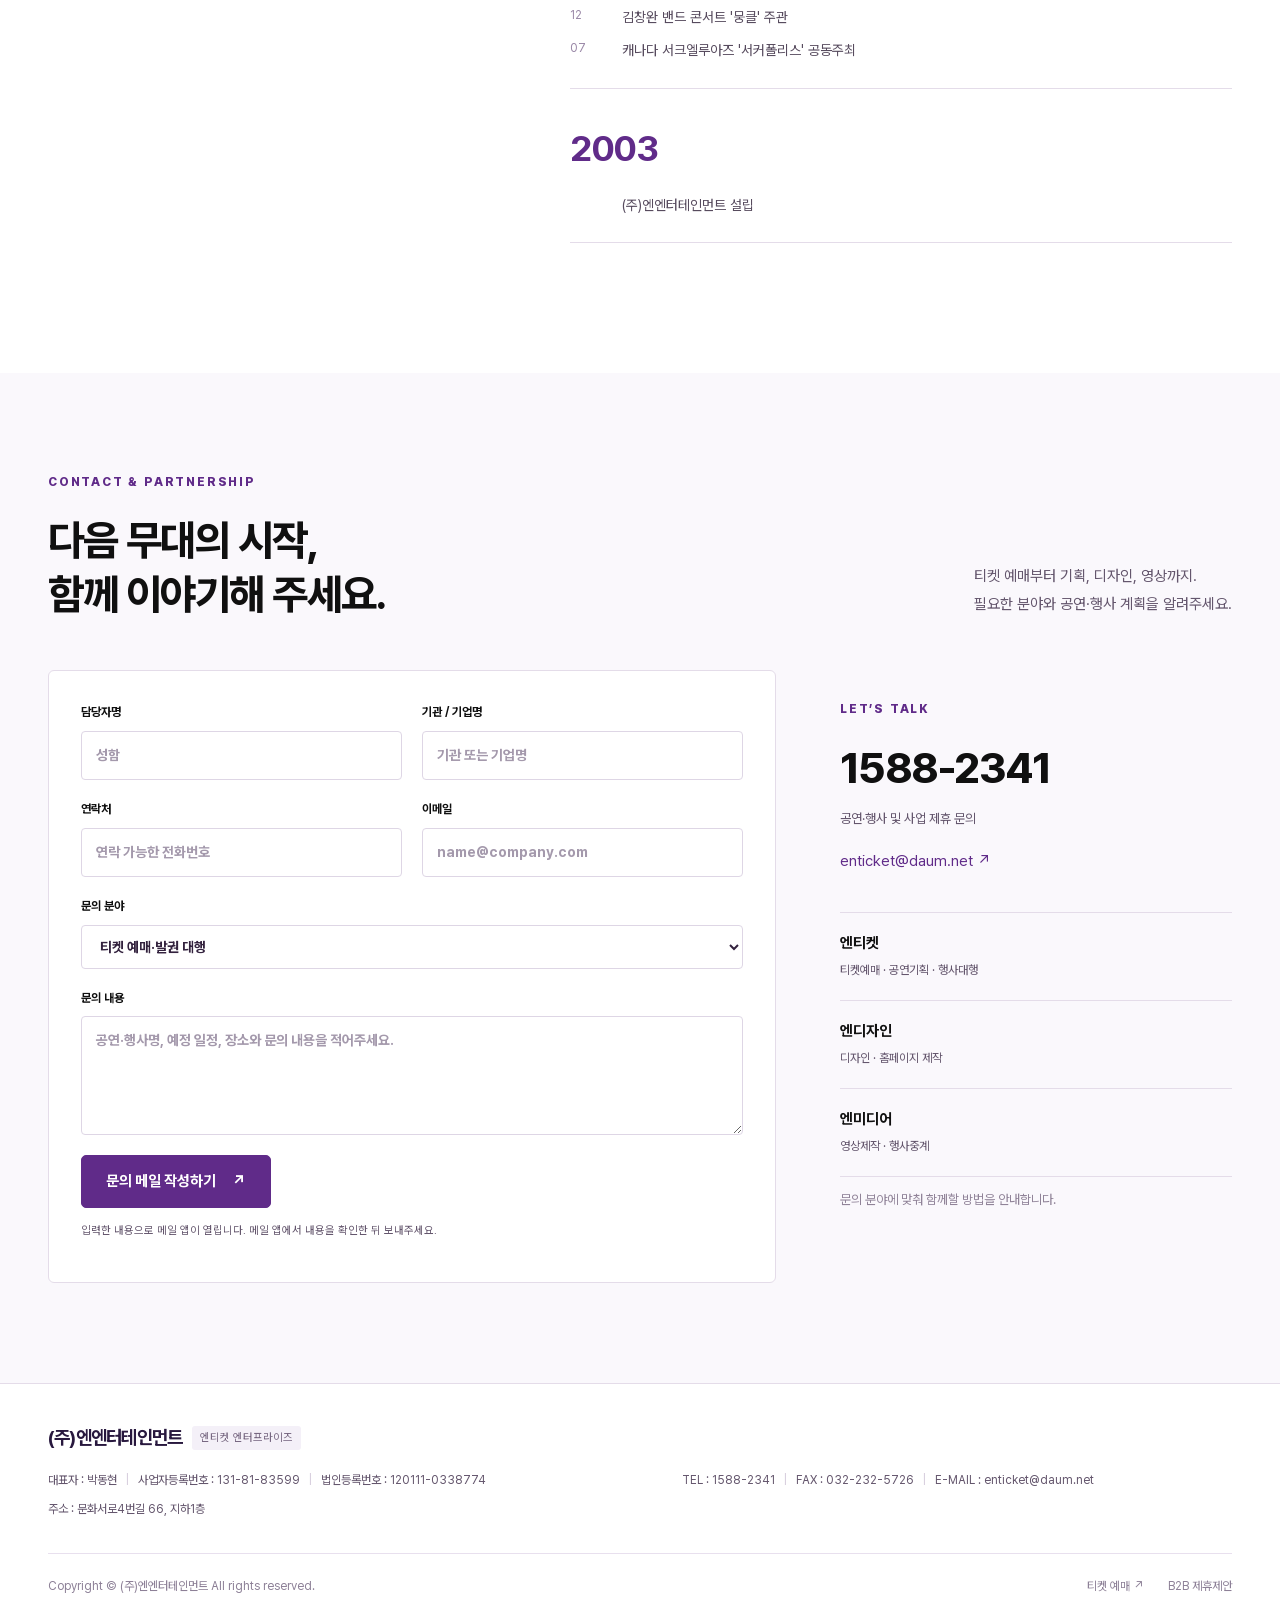
==== commit c9c45655: "회사명 표기를 (주)엔엔터테인먼트로 통일" ====
--- a/index.html
+++ b/index.html
@@ -1,4 +1,4 @@
-<!doctype html><html lang="ko"><head><meta charset="utf-8"><meta name="viewport" content="width=device-width,initial-scale=1"><meta name="robots" content="noindex,nofollow"><meta name="theme-color" content="#1e1b4b"><meta name="description" content="엔엔터테인먼트: 티켓예매, 공연기획, 행사대행, 디자인과 영상제작까지 한 팀이 지원합니다."><title>엔티켓 | 엔엔터테인먼트</title><link rel="stylesheet" href="assets/css/hybrid.css?v=footer-20260922"></head><body><a class="skip" href="#main">본문으로 바로가기</a><header class="site-header"><div class="header-inner"><a class="identity" href="index.html" aria-label="(주)엔엔터테인먼트 홈"><img class="identity-logo" src="assets/images/logo.png" alt="엔티켓"><span><strong>(주)엔엔터테인먼트</strong><small>CULTURE · DESIGN · MEDIA</small></span></a><nav class="desktop-nav" aria-label="주요 메뉴"><a href="index.html#about">회사소개</a><a href="index.html#services">사업영역</a><a href="index.html#workflow">진행과정</a><a href="index.html#portfolio">주요실적</a></nav><a class="button small" href="https://www.enticket.com:469/" target="_blank" rel="noopener">티켓 예매 <span aria-hidden="true">↗</span></a><button class="menu-toggle" aria-expanded="false" aria-controls="mobile-menu" aria-label="메뉴 열기">☰</button></div><nav id="mobile-menu" class="mobile-nav" aria-label="모바일 메뉴" hidden><a href="index.html#about">회사소개</a><a href="index.html#services">사업영역</a><a href="index.html#portfolio">주요실적</a><a href="index.html#contact">문의하기</a></nav><div class="brand-bar"><nav class="container" aria-label="브랜드 소개"><a href="index.html" aria-current="page">엔티켓</a><a href="design.html" >엔디자인</a><a href="media.html" >엔미디어</a><a class="brand-contact" href="#contact">사업 제휴 및 대행 문의 <span aria-hidden="true">↗</span></a></nav></div></header><main id="main" class="nt-about nt-about--embedded nt-reference"><section class="hero"><div class="container hero-grid"><div class="hero-copy"><p class="pill"><span></span> 인천 문화예술 디지털 티케팅 20년 선도</p><h1>인천 공연문화의 중심,<br><em>기획부터 제작까지</em><br>함께합니다.</h1><p class="hero-desc">티켓예매 플랫폼 엔티켓을 기반으로<br class="desktop-only"> 공연기획·행사대행·디자인·영상제작까지.<br class="desktop-only"> 공연에 필요한 모든 것을 한 팀이 지원합니다.</p><div class="hero-metrics"><section class="nt-sec nt-reveal nt-stats" aria-label="주요 지표">
+<!doctype html><html lang="ko"><head><meta charset="utf-8"><meta name="viewport" content="width=device-width,initial-scale=1"><meta name="robots" content="noindex,nofollow"><meta name="theme-color" content="#1e1b4b"><meta name="description" content="(주)엔엔터테인먼트: 티켓예매, 공연기획, 행사대행, 디자인과 영상제작까지 한 팀이 지원합니다."><title>엔티켓 | (주)엔엔터테인먼트</title><link rel="stylesheet" href="assets/css/hybrid.css?v=footer-20260922"></head><body><a class="skip" href="#main">본문으로 바로가기</a><header class="site-header"><div class="header-inner"><a class="identity" href="index.html" aria-label="(주)엔엔터테인먼트 홈"><img class="identity-logo" src="assets/images/logo.png" alt="엔티켓"><span><strong>(주)엔엔터테인먼트</strong><small>CULTURE · DESIGN · MEDIA</small></span></a><nav class="desktop-nav" aria-label="주요 메뉴"><a href="index.html#about">회사소개</a><a href="index.html#services">사업영역</a><a href="index.html#workflow">진행과정</a><a href="index.html#portfolio">주요실적</a></nav><a class="button small" href="https://www.enticket.com:469/" target="_blank" rel="noopener">티켓 예매 <span aria-hidden="true">↗</span></a><button class="menu-toggle" aria-expanded="false" aria-controls="mobile-menu" aria-label="메뉴 열기">☰</button></div><nav id="mobile-menu" class="mobile-nav" aria-label="모바일 메뉴" hidden><a href="index.html#about">회사소개</a><a href="index.html#services">사업영역</a><a href="index.html#portfolio">주요실적</a><a href="index.html#contact">문의하기</a></nav><div class="brand-bar"><nav class="container" aria-label="브랜드 소개"><a href="index.html" aria-current="page">엔티켓</a><a href="design.html" >엔디자인</a><a href="media.html" >엔미디어</a><a class="brand-contact" href="#contact">사업 제휴 및 대행 문의 <span aria-hidden="true">↗</span></a></nav></div></header><main id="main" class="nt-about nt-about--embedded nt-reference"><section class="hero"><div class="container hero-grid"><div class="hero-copy"><p class="pill"><span></span> 인천 문화예술 디지털 티케팅 20년 선도</p><h1>인천 공연문화의 중심,<br><em>기획부터 제작까지</em><br>함께합니다.</h1><p class="hero-desc">티켓예매 플랫폼 엔티켓을 기반으로<br class="desktop-only"> 공연기획·행사대행·디자인·영상제작까지.<br class="desktop-only"> 공연에 필요한 모든 것을 한 팀이 지원합니다.</p><div class="hero-metrics"><section class="nt-sec nt-reveal nt-stats" aria-label="주요 지표">
     <ul>
       <!-- data-count: 최종값. JS가 0부터 2.4초 동안 세며 천 단위 콤마 -->
       <li><strong><span class="nt-count" data-count="210154">210,154</span><small>명</small></strong><span>누적 회원</span></li>
@@ -20,7 +20,7 @@
     </ul>
   </section></div>
 <section class="section workflow" id="workflow"><div class="container"><p class="eyebrow">END-TO-END WORKFLOW</p><h2>준비하는 순간부터<br>마지막 정산까지.</h2><p class="workflow-lead">공연의 목적과 일정에 맞춰, 필요한 과정을 함께 설계합니다.</p><ol class="workflow-steps"><li><div class="workflow-card-top"><span>01</span><span class="workflow-icon" aria-hidden="true" style="--step-icon:url(assets/icons/workflow-draw.svg)"></span></div><h3>기획 &amp; 홍보디자인</h3><p>공연 콘셉트 설정 및 포스터·리플렛·SNS 콘텐츠 제작</p><div class="workflow-date">D-90 Days</div></li><li><div class="workflow-card-top"><span>02</span><span class="workflow-icon" aria-hidden="true" style="--step-icon:url(assets/icons/workflow-confirmation_number.svg)"></span></div><h3>티켓 오픈 &amp; DB홍보</h3><p>엔티켓 20만 회원 타깃팅 안내 및 실시간 예매 개시</p><div class="workflow-date">D-60 Days</div></li><li><div class="workflow-card-top"><span>03</span><span class="workflow-icon" aria-hidden="true" style="--step-icon:url(assets/icons/workflow-surround_sound.svg)"></span></div><h3>시스템·무대 세팅</h3><p>13년차 전문 PD 및 최정상 음향·조명·영상 기술팀 투입</p><div class="workflow-date">D-7 Days</div></li><li><div class="workflow-card-top"><span>04</span><span class="workflow-icon" aria-hidden="true" style="--step-icon:url(assets/icons/workflow-how_to_reg.svg)"></span></div><h3>현장 발권 &amp; 어셔 운영</h3><p>전문 교육 하우스 안내원 배치, 무인/유인 발권 부스 가동</p><div class="workflow-date">D-Day</div></li><li><div class="workflow-card-top"><span>05</span><span class="workflow-icon" aria-hidden="true" style="--step-icon:url(assets/icons/workflow-assignment_turned_in.svg)"></span></div><h3>정산 &amp; 결과보고</h3><p>투명한 티켓판매 정산 내역서 및 실적증명원 즉시 발급</p><div class="workflow-date">D+3 Days</div></li></ol><a class="button" href="#contact">우리 프로젝트 상담하기 ↗</a></div></section>
-<section class="section" id="portfolio"><div class="container"><div class="section-title"><div><p class="eyebrow">SELECTED WORKS</p><h2>주요 실적</h2></div></div><div class="verified-portfolio"><div class="verified-copy"><p class="eyebrow">VERIFIED PORTFOLIO</p><h3>인천광역시 및 지자체 문화재단이<br>검증한 확고한 실행력</h3><p>엔엔터테인먼트는 철저한 현장 준비와 인천 최대의 관객 네트워킹을 바탕으로, 기획된 모든 공공문화행사와<br>대형 콘서트에서 단 한 건의 안전사고 없이 목표 좌석 점유율 100%를 초과 달성해왔습니다.</p></div><div class="partner-venues"><h4>주요 협력 및 발권 공연장</h4><ul><li>인천문화예술회관</li><li>계양문화회관</li><li>인천학생교육문화회관</li><li>서해구문화회관</li><li>남동소래아트홀</li><li>송도 트라이보울</li></ul></div></div><ul class="original-cases"><li><span>2024.09</span><h3>구월문화로 한마당 축제 총괄</h3><a href="#nt-year-2024">연혁에서 보기 ↗</a></li><li><span>2023.12</span><h3>바리톤 고성현 리사이틀 연출</h3><a href="#nt-year-2023">연혁에서 보기 ↗</a></li><li><span>2023.06</span><h3>김소현·손준호 클래식콘서트 주관</h3><a href="#nt-year-2023">연혁에서 보기 ↗</a></li></ul></div></section><section class="section" id="history"><div class="container history-grid"><div class="history-heading"><p class="eyebrow">OUR HISTORY</p><h2>인천의 공연과<br>함께 걸어온 길.</h2><p>공연·행사 기획 및 운영 주요 약력</p></div><div class="timeline">
+<section class="section" id="portfolio"><div class="container"><div class="section-title"><div><p class="eyebrow">SELECTED WORKS</p><h2>주요 실적</h2></div></div><div class="verified-portfolio"><div class="verified-copy"><p class="eyebrow">VERIFIED PORTFOLIO</p><h3>인천광역시 및 지자체 문화재단이<br>검증한 확고한 실행력</h3><p>(주)엔엔터테인먼트는 철저한 현장 준비와 인천 최대의 관객 네트워킹을 바탕으로, 기획된 모든 공공문화행사와<br>대형 콘서트에서 단 한 건의 안전사고 없이 목표 좌석 점유율 100%를 초과 달성해왔습니다.</p></div><div class="partner-venues"><h4>주요 협력 및 발권 공연장</h4><ul><li>인천문화예술회관</li><li>계양문화회관</li><li>인천학생교육문화회관</li><li>서해구문화회관</li><li>남동소래아트홀</li><li>송도 트라이보울</li></ul></div></div><ul class="original-cases"><li><span>2024.09</span><h3>구월문화로 한마당 축제 총괄</h3><a href="#nt-year-2024">연혁에서 보기 ↗</a></li><li><span>2023.12</span><h3>바리톤 고성현 리사이틀 연출</h3><a href="#nt-year-2023">연혁에서 보기 ↗</a></li><li><span>2023.06</span><h3>김소현·손준호 클래식콘서트 주관</h3><a href="#nt-year-2023">연혁에서 보기 ↗</a></li></ul></div></section><section class="section" id="history"><div class="container history-grid"><div class="history-heading"><p class="eyebrow">OUR HISTORY</p><h2>인천의 공연과<br>함께 걸어온 길.</h2><p>공연·행사 기획 및 운영 주요 약력</p></div><div class="timeline">
         <h4 id="nt-year-2024">2024</h4>
         <dl>
           <dt>09</dt>
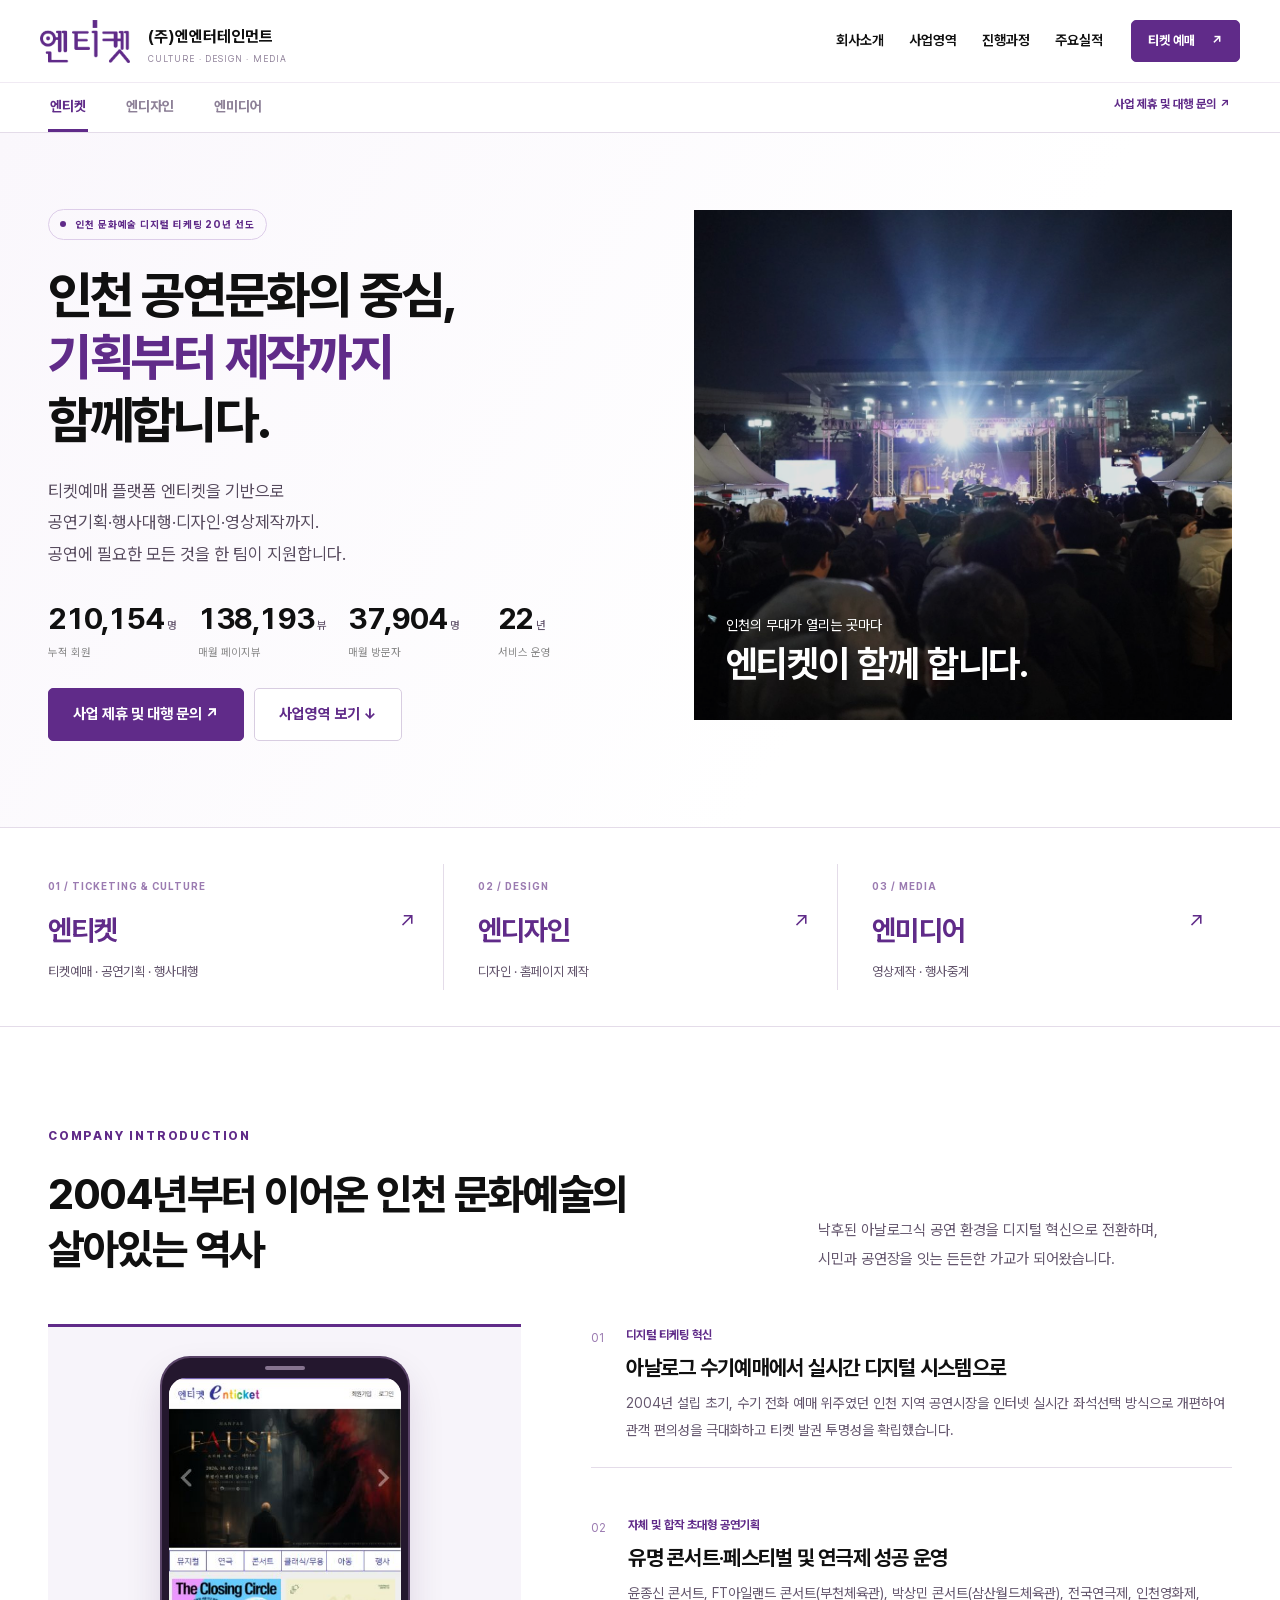
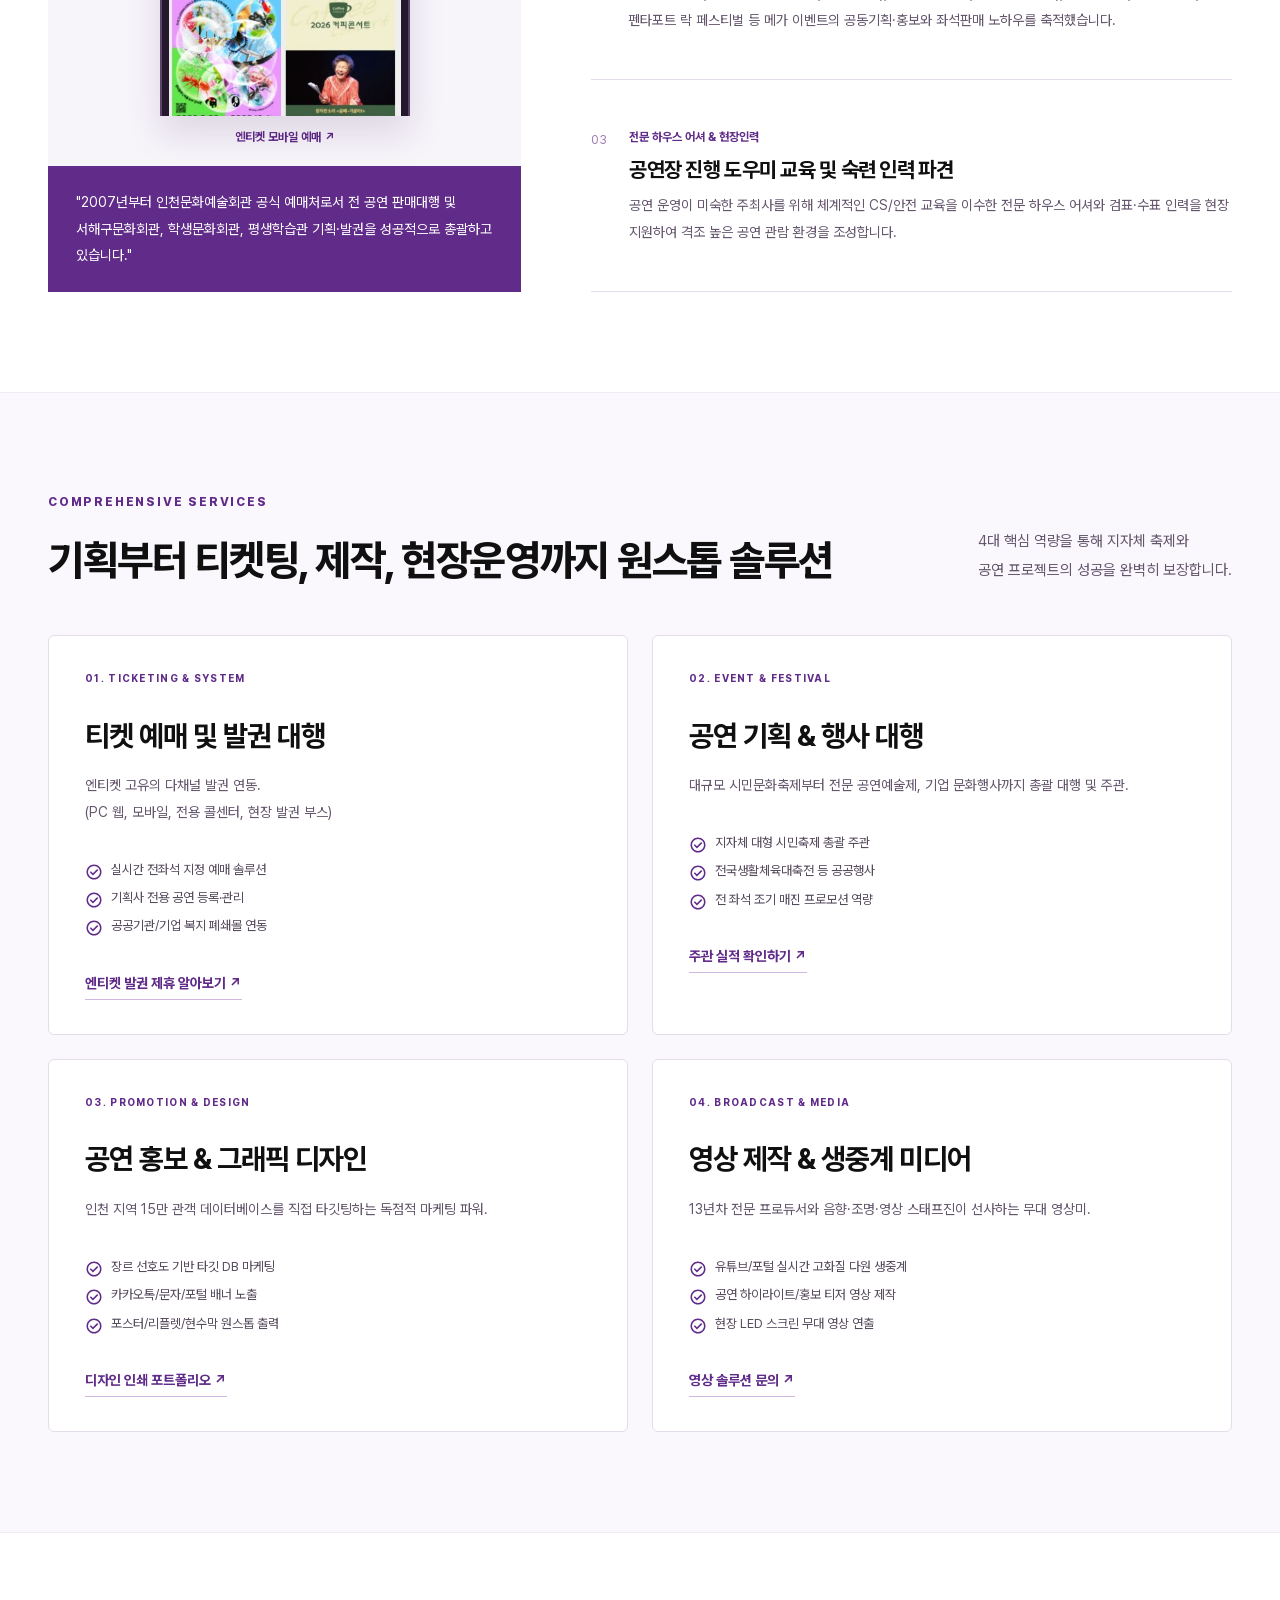
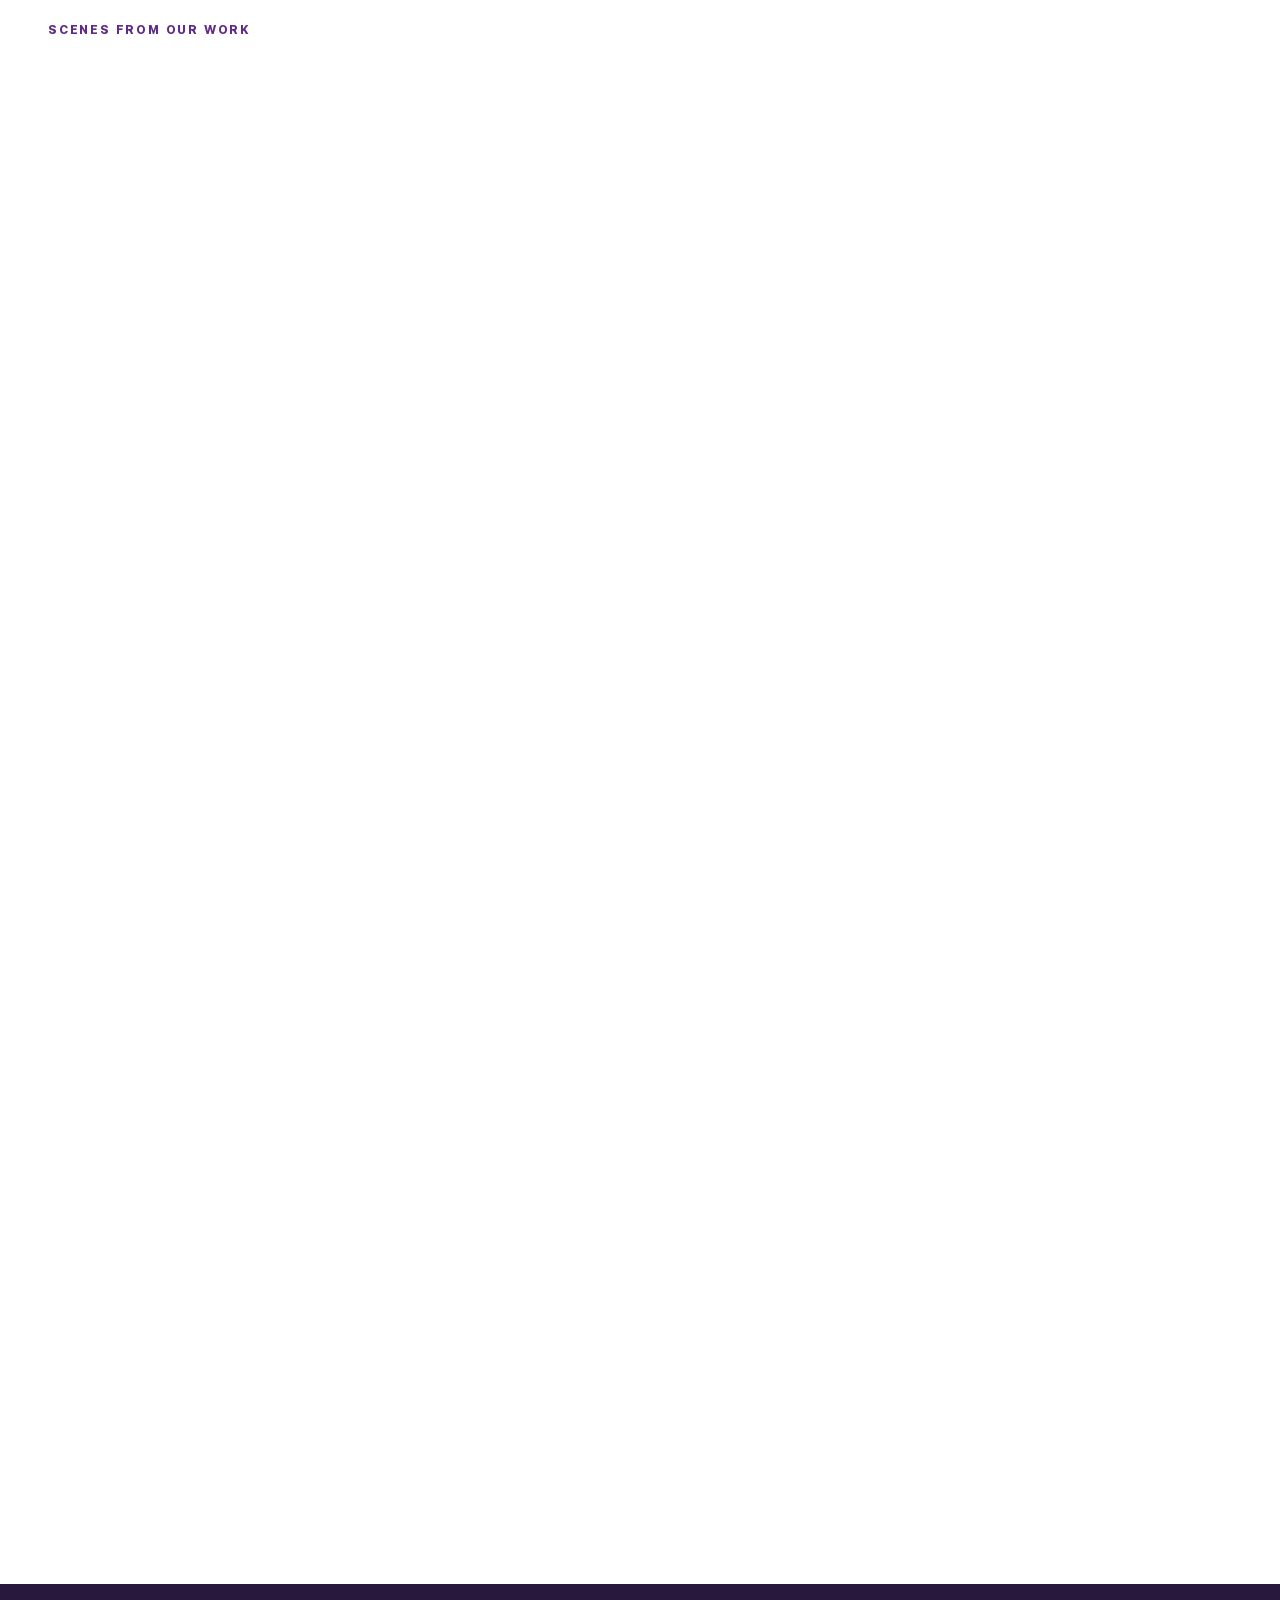
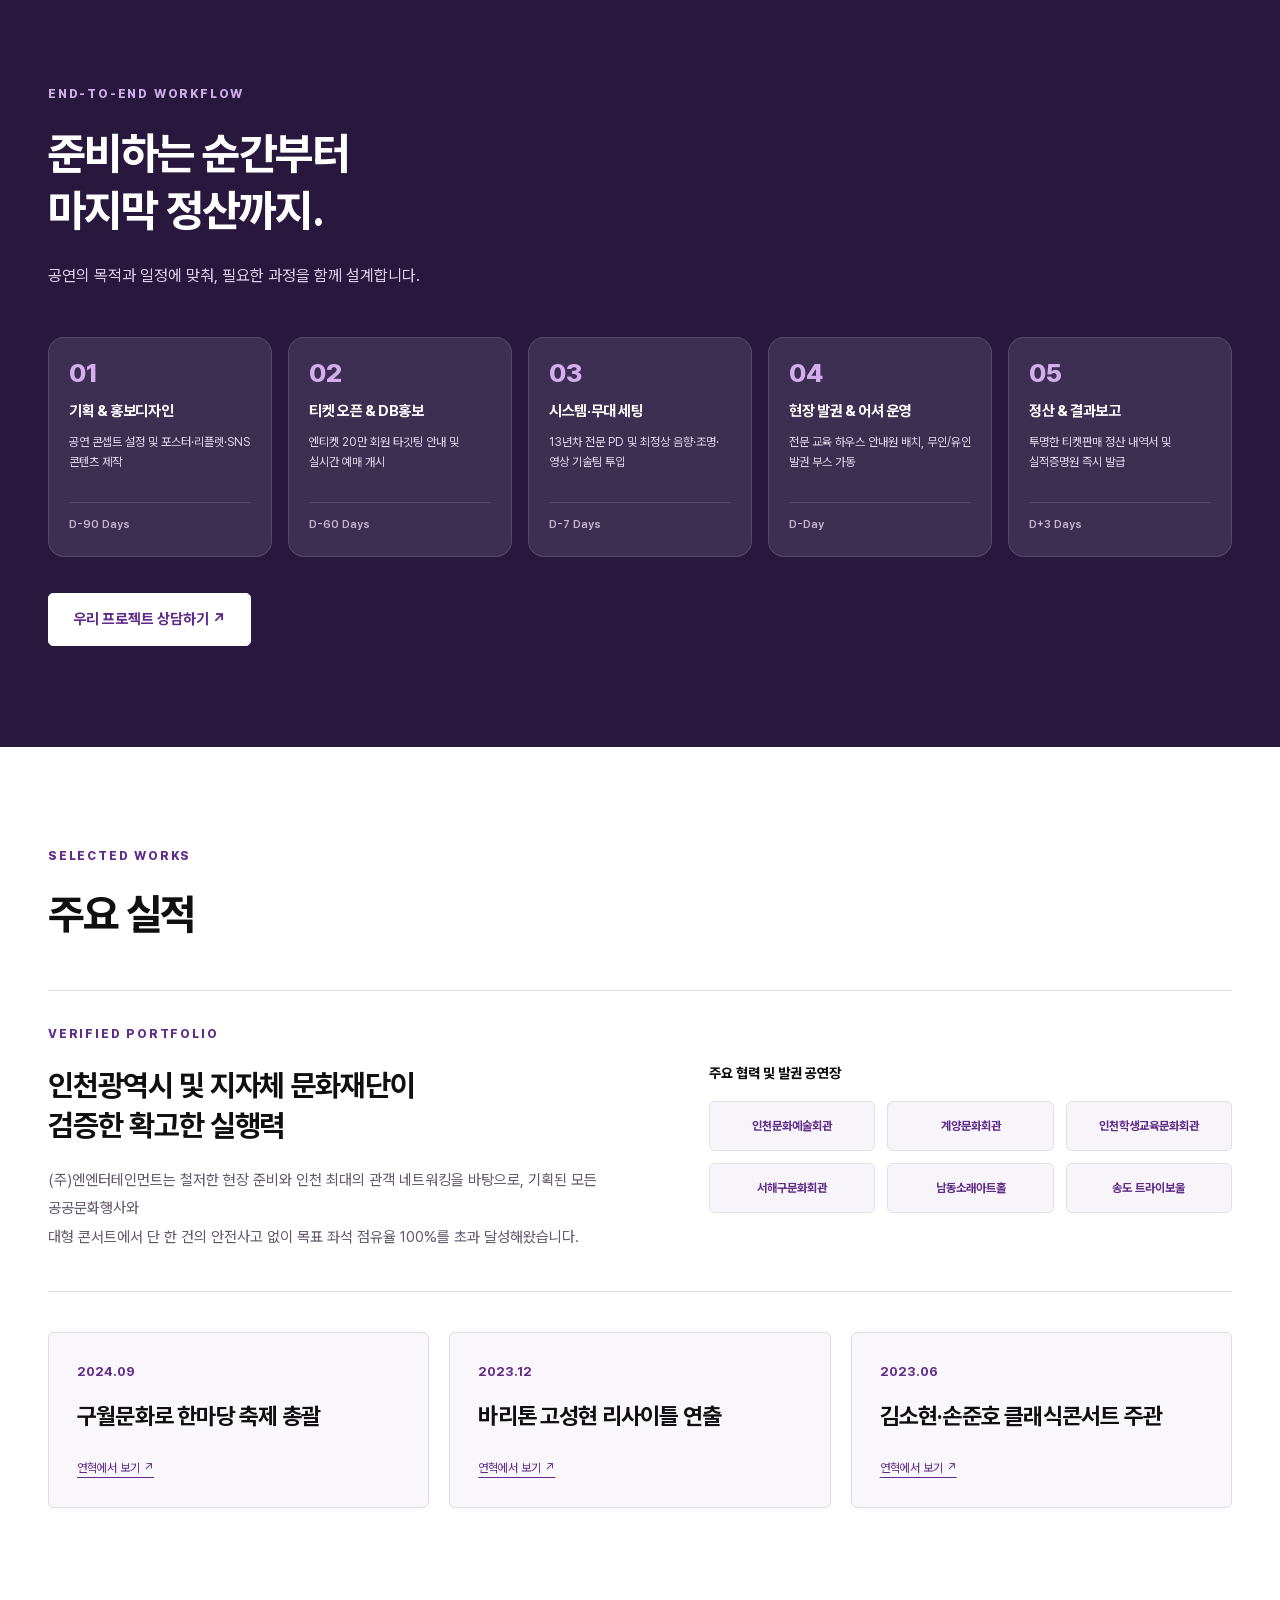
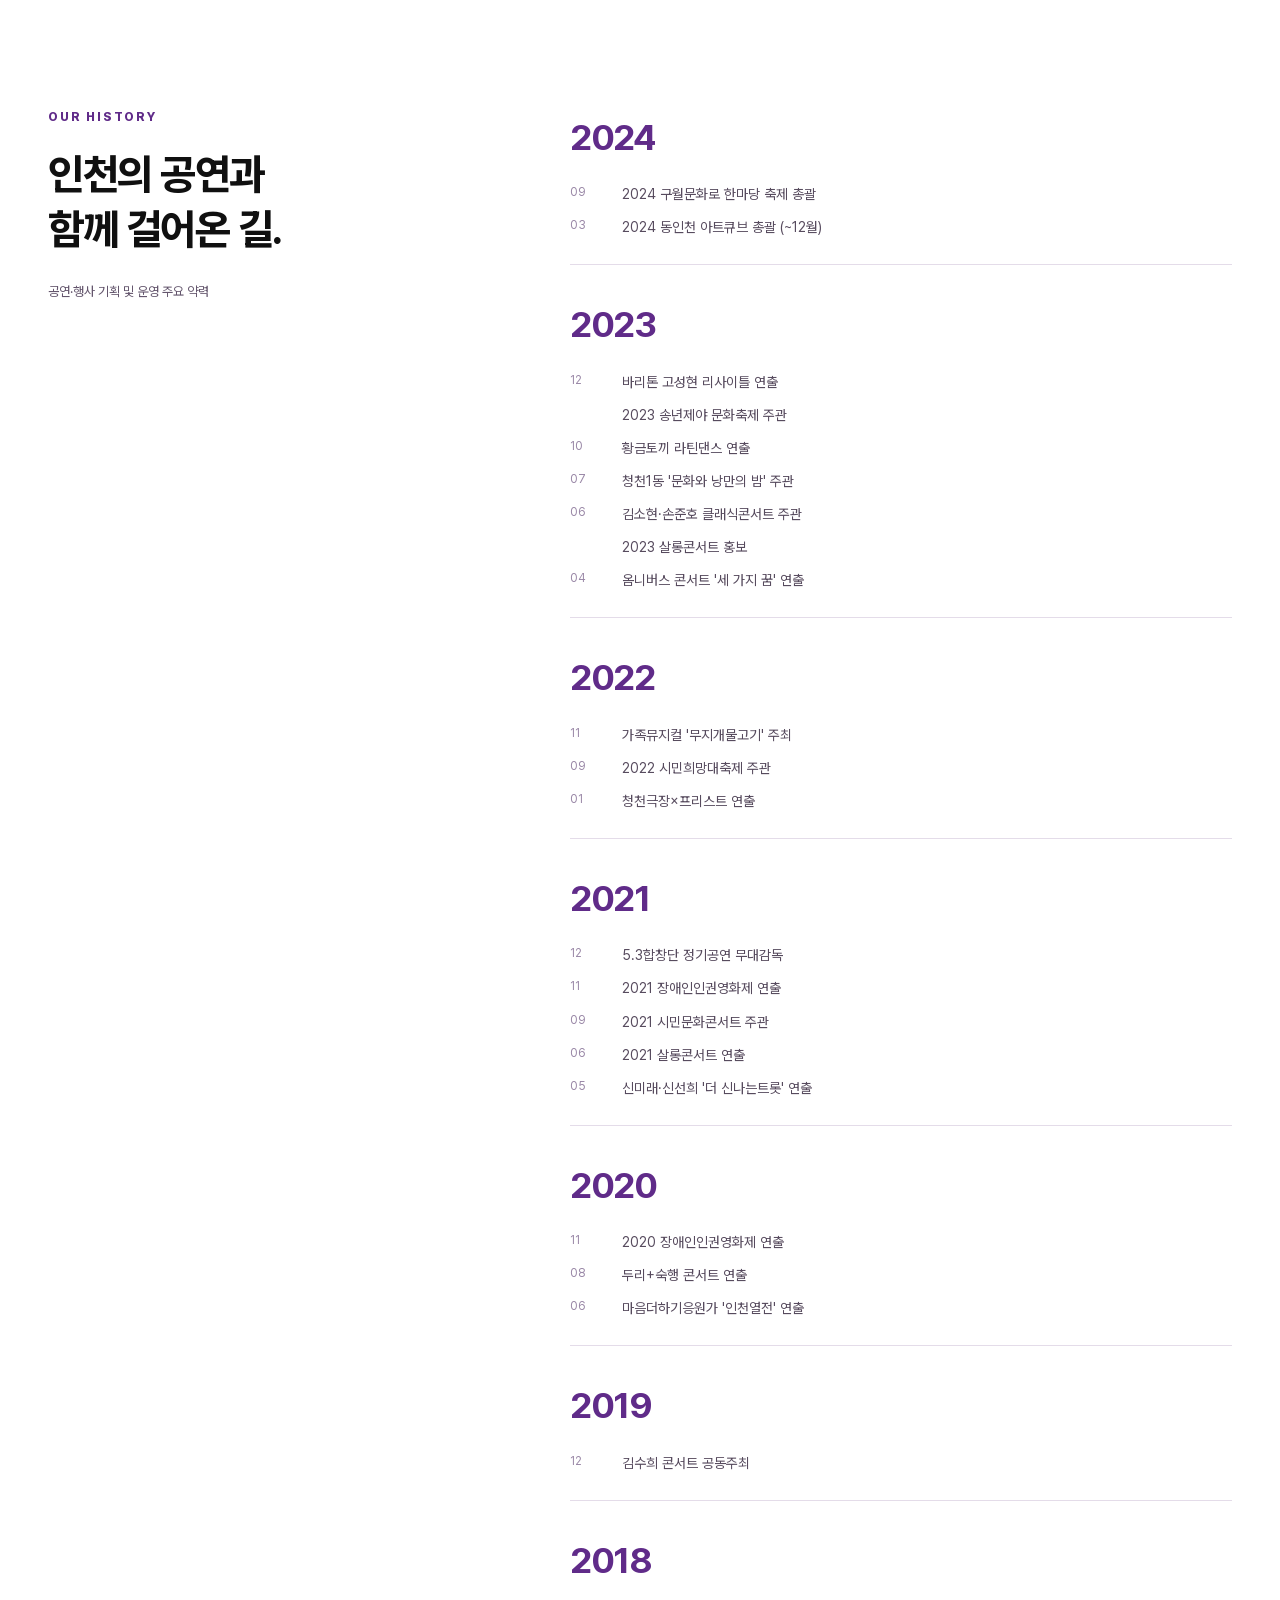
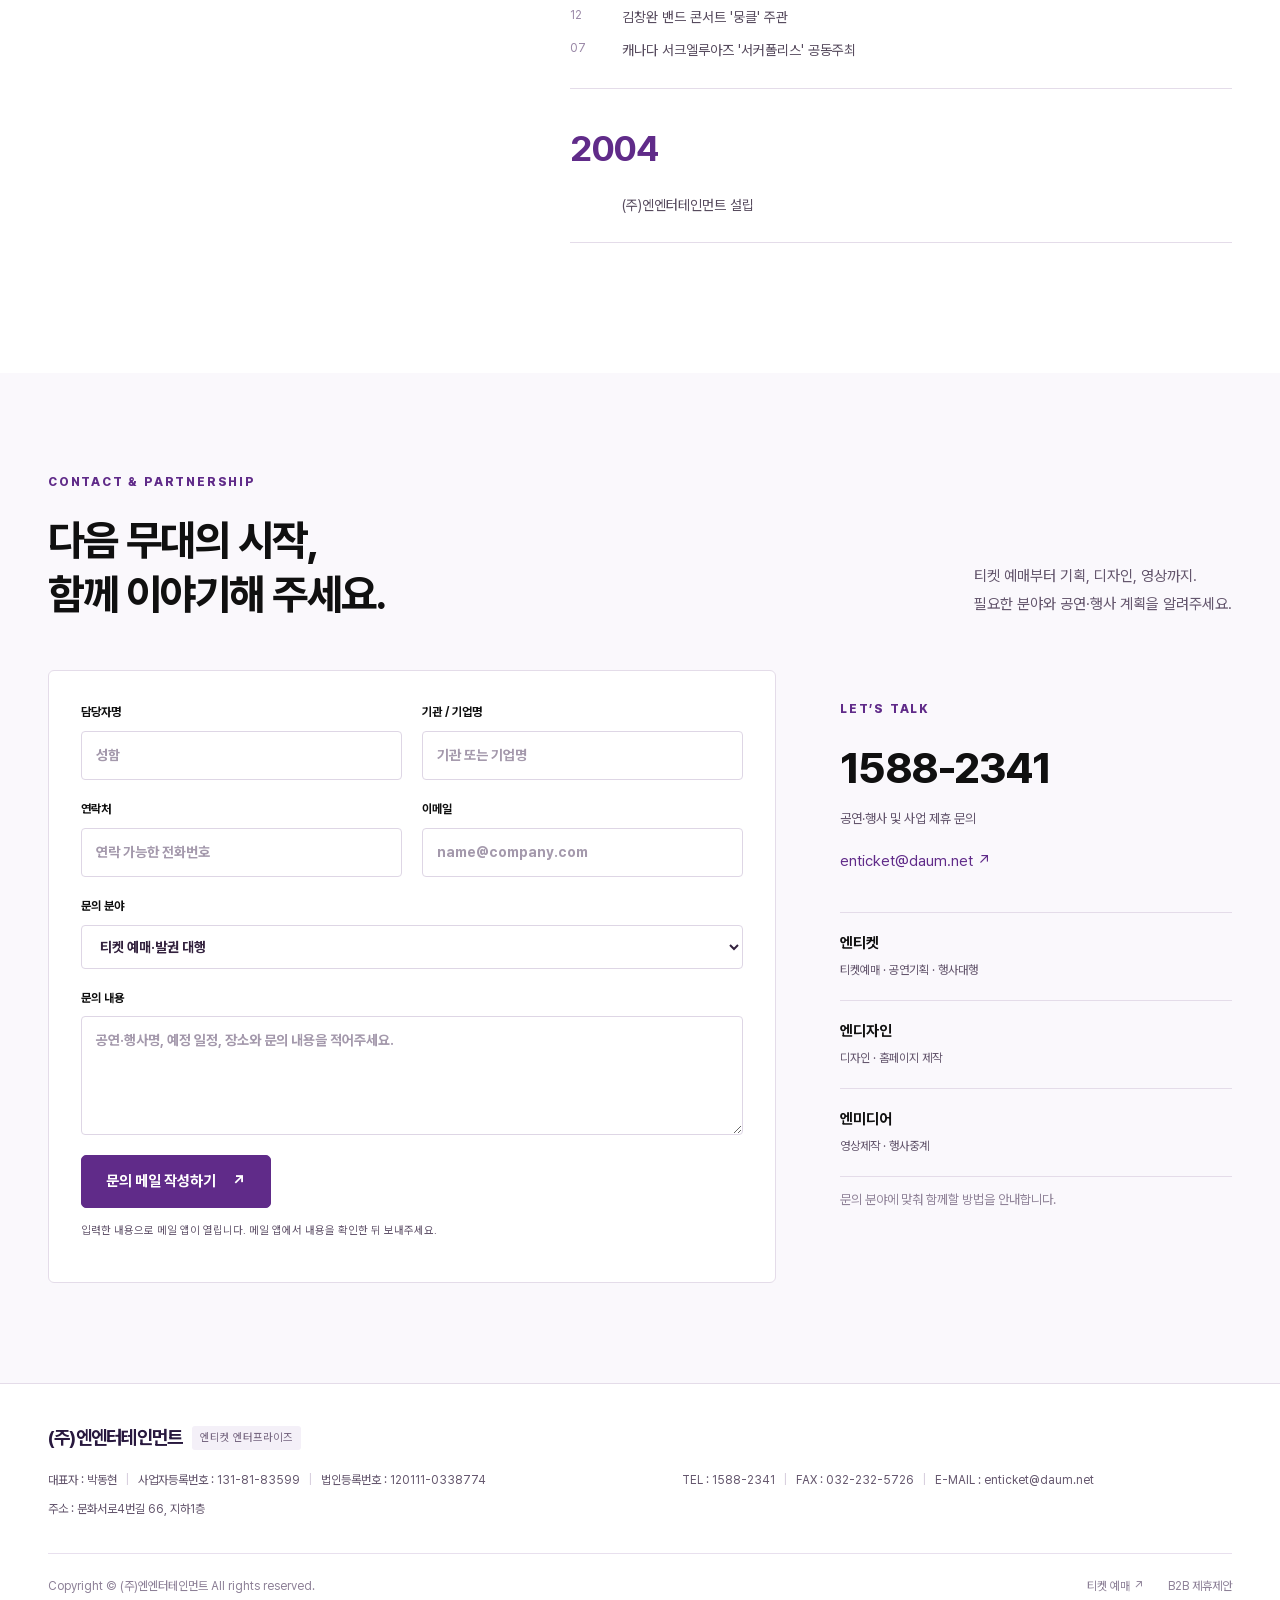
==== commit 50fb2e90: "회사 설립연도를 2004년으로 통일" ====
--- a/index.html
+++ b/index.html
@@ -86,7 +86,7 @@
           <dt>07</dt>
           <dd>캐나다 서크엘루아즈 '서커폴리스' 공동주최</dd>
         </dl>
-        <h4 id="nt-year-2003">2003</h4>
+        <h4 id="nt-year-2004">2004</h4>
         <dl>
           <dd class="no-month">(주)엔엔터테인먼트 설립</dd>
           <!-- 설립 월·이후 2004~2017 주요 이력(예매 서비스 개시, 예술회관 매표소 운영 개시 등) 확인되면 추가 -->
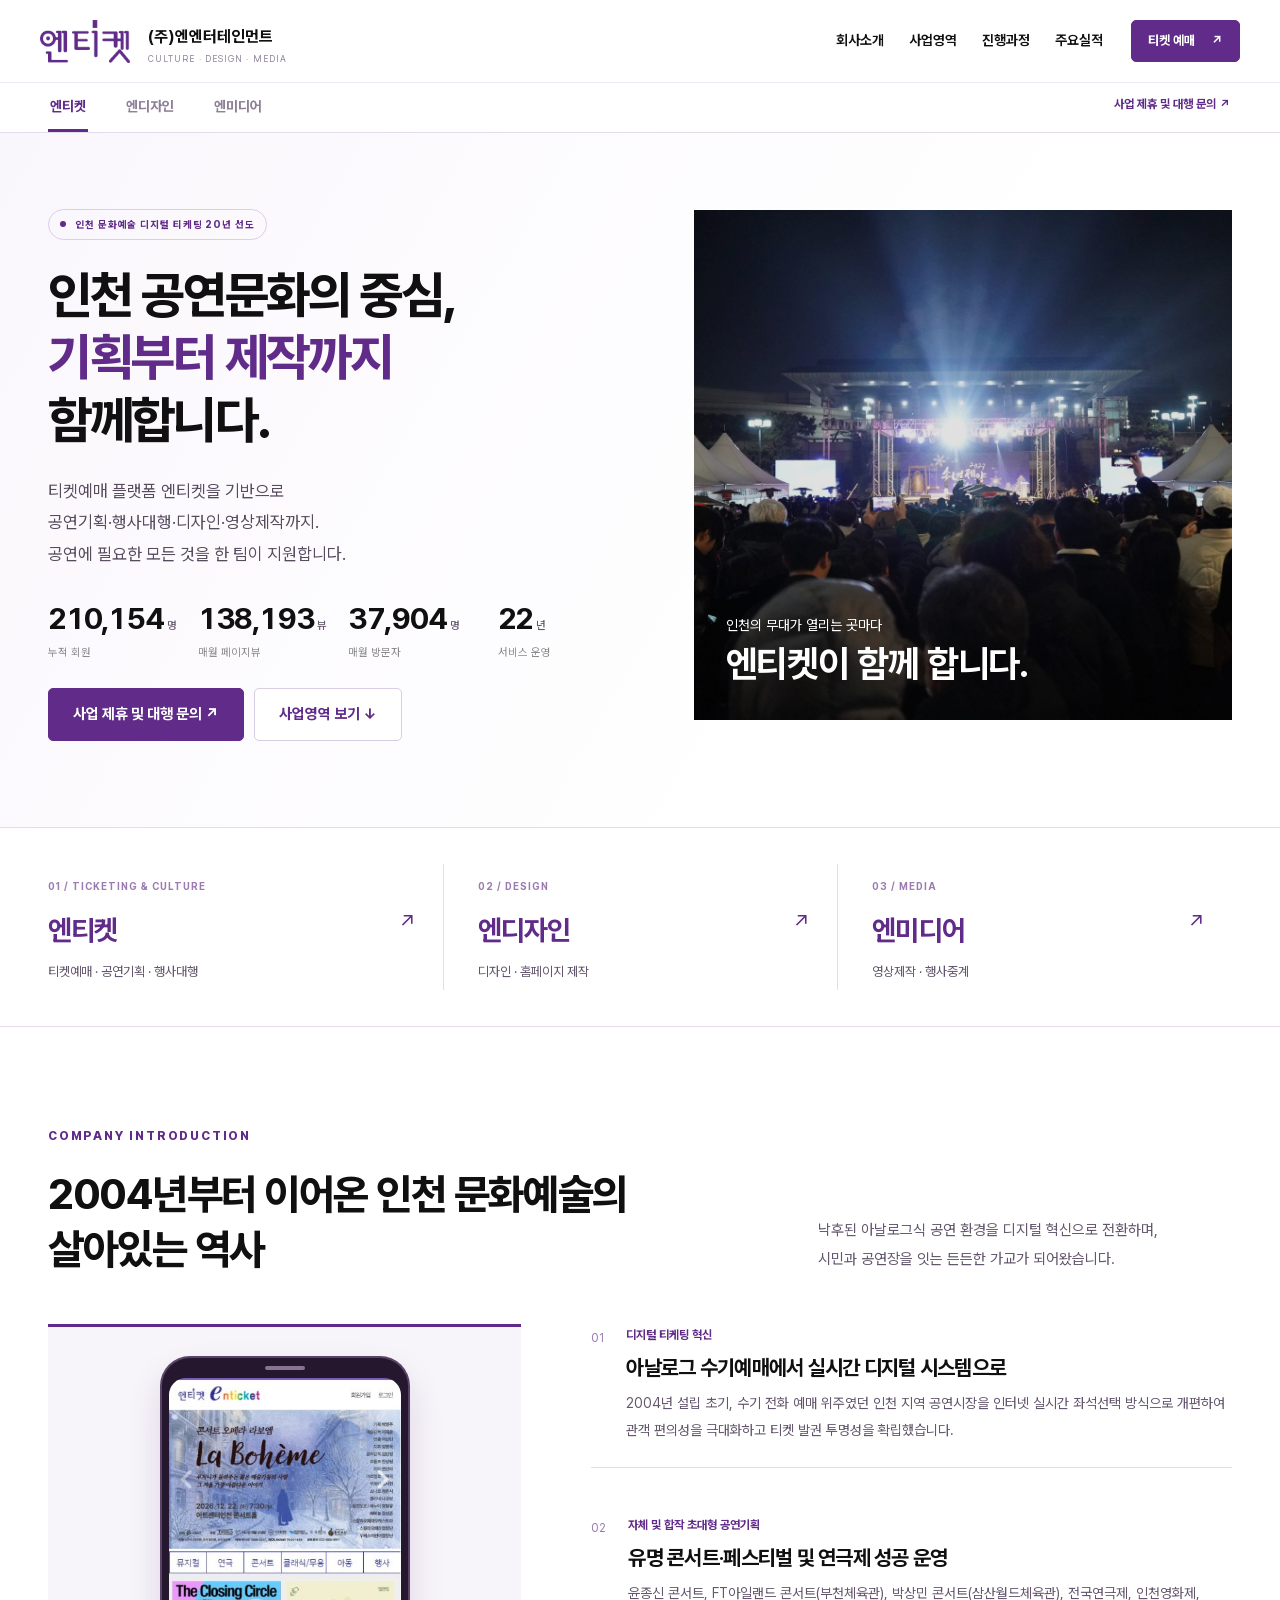
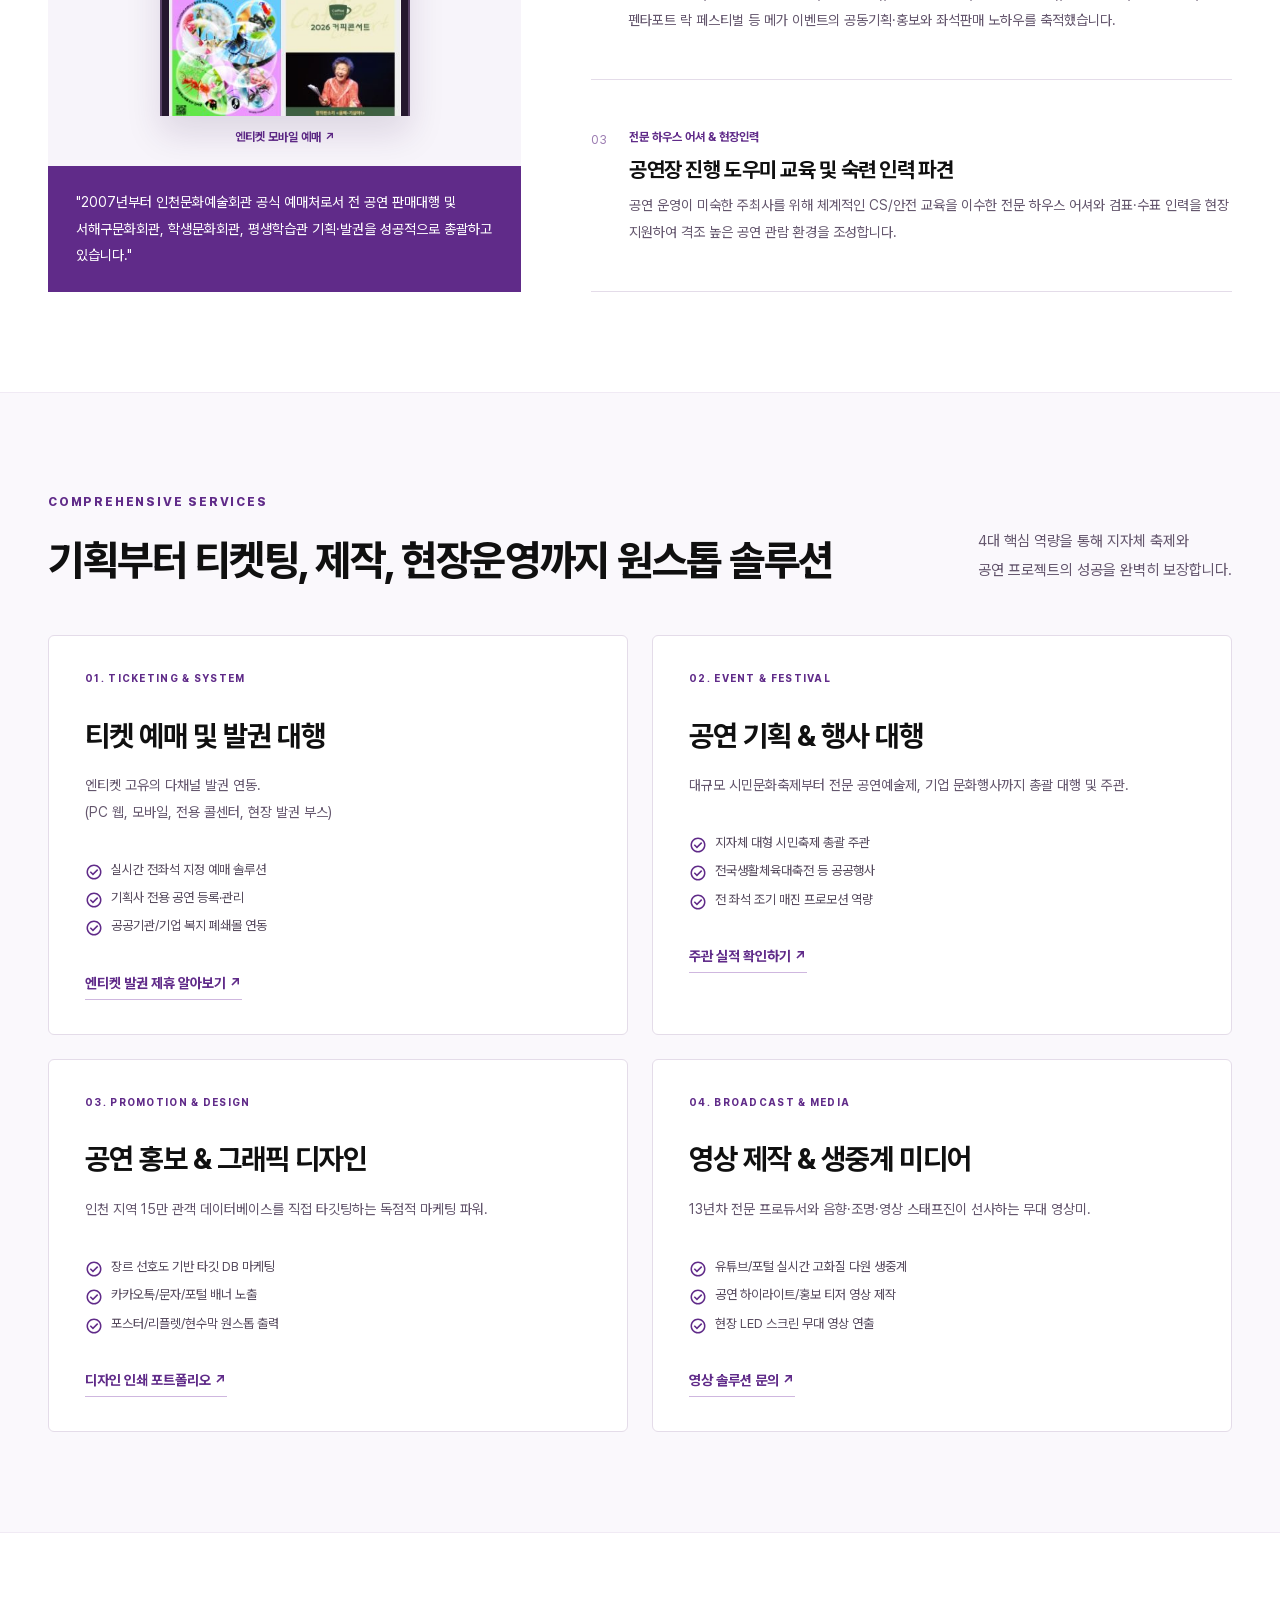
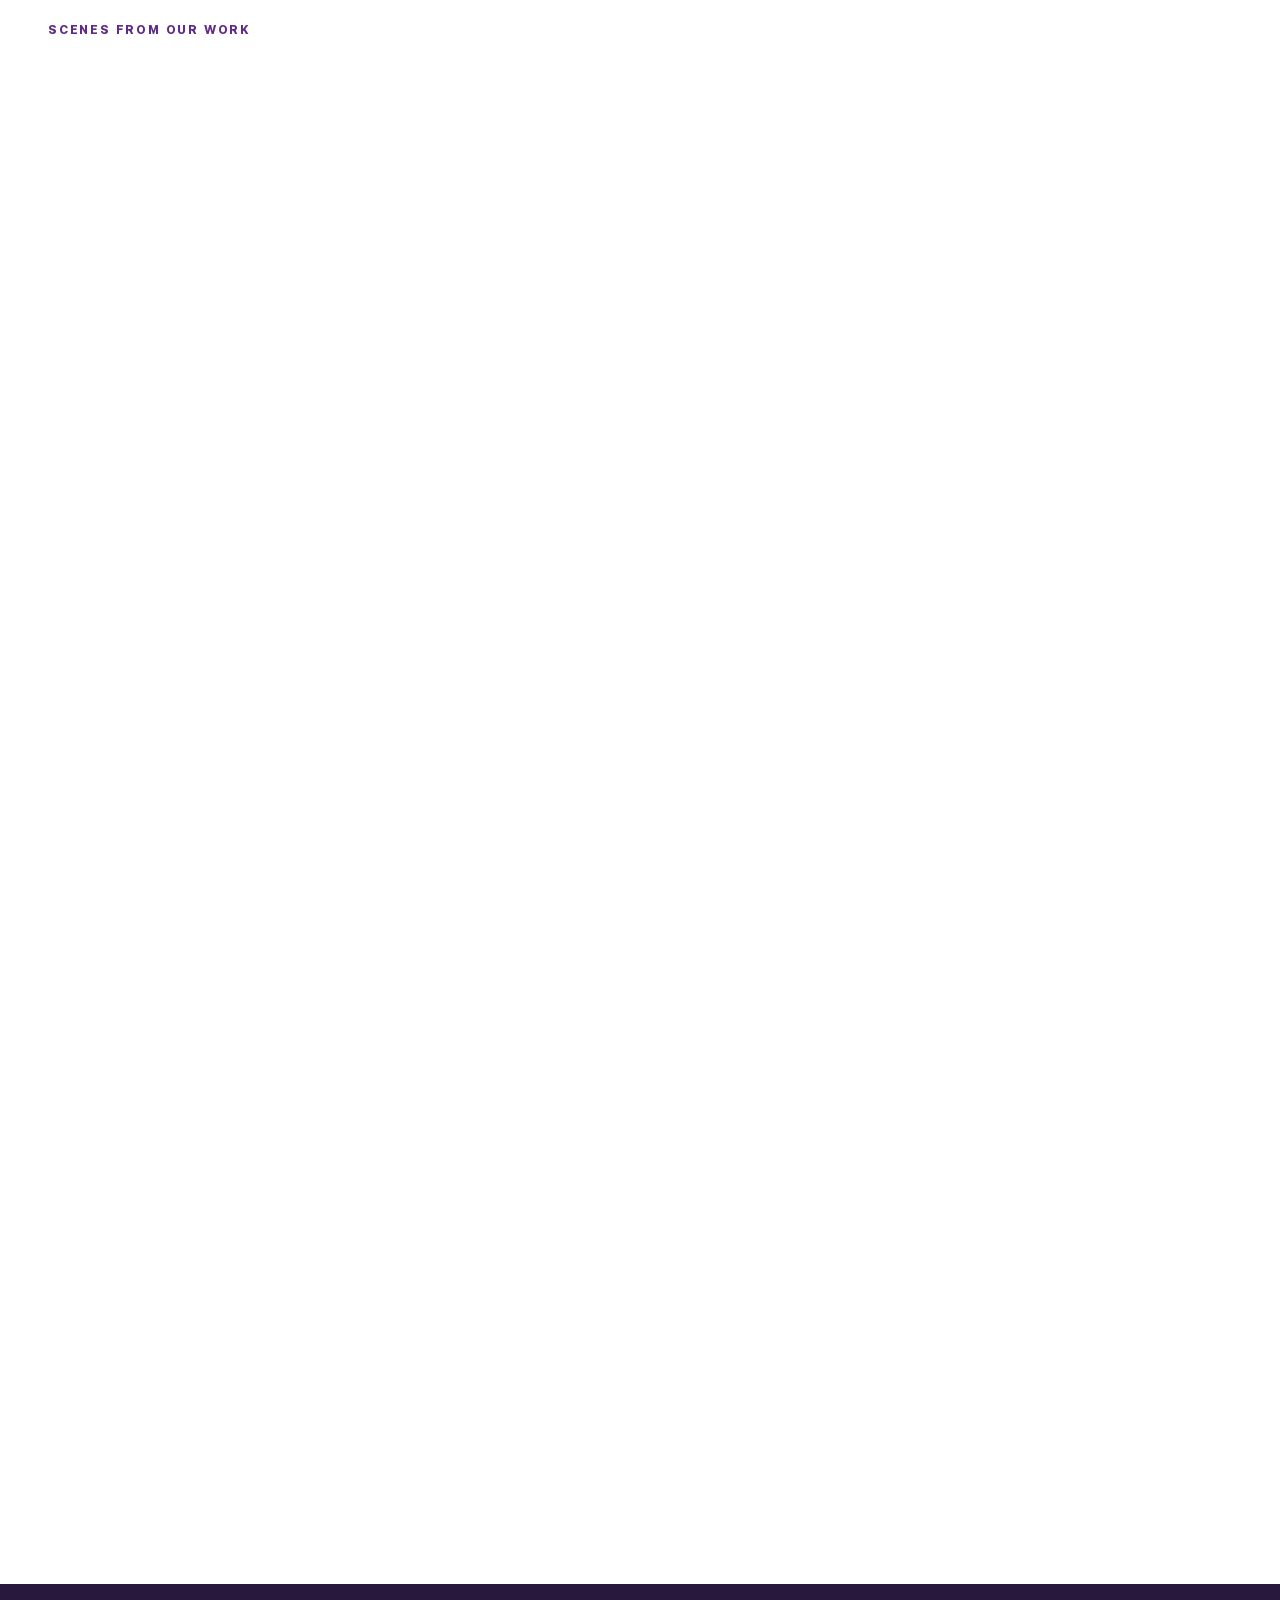
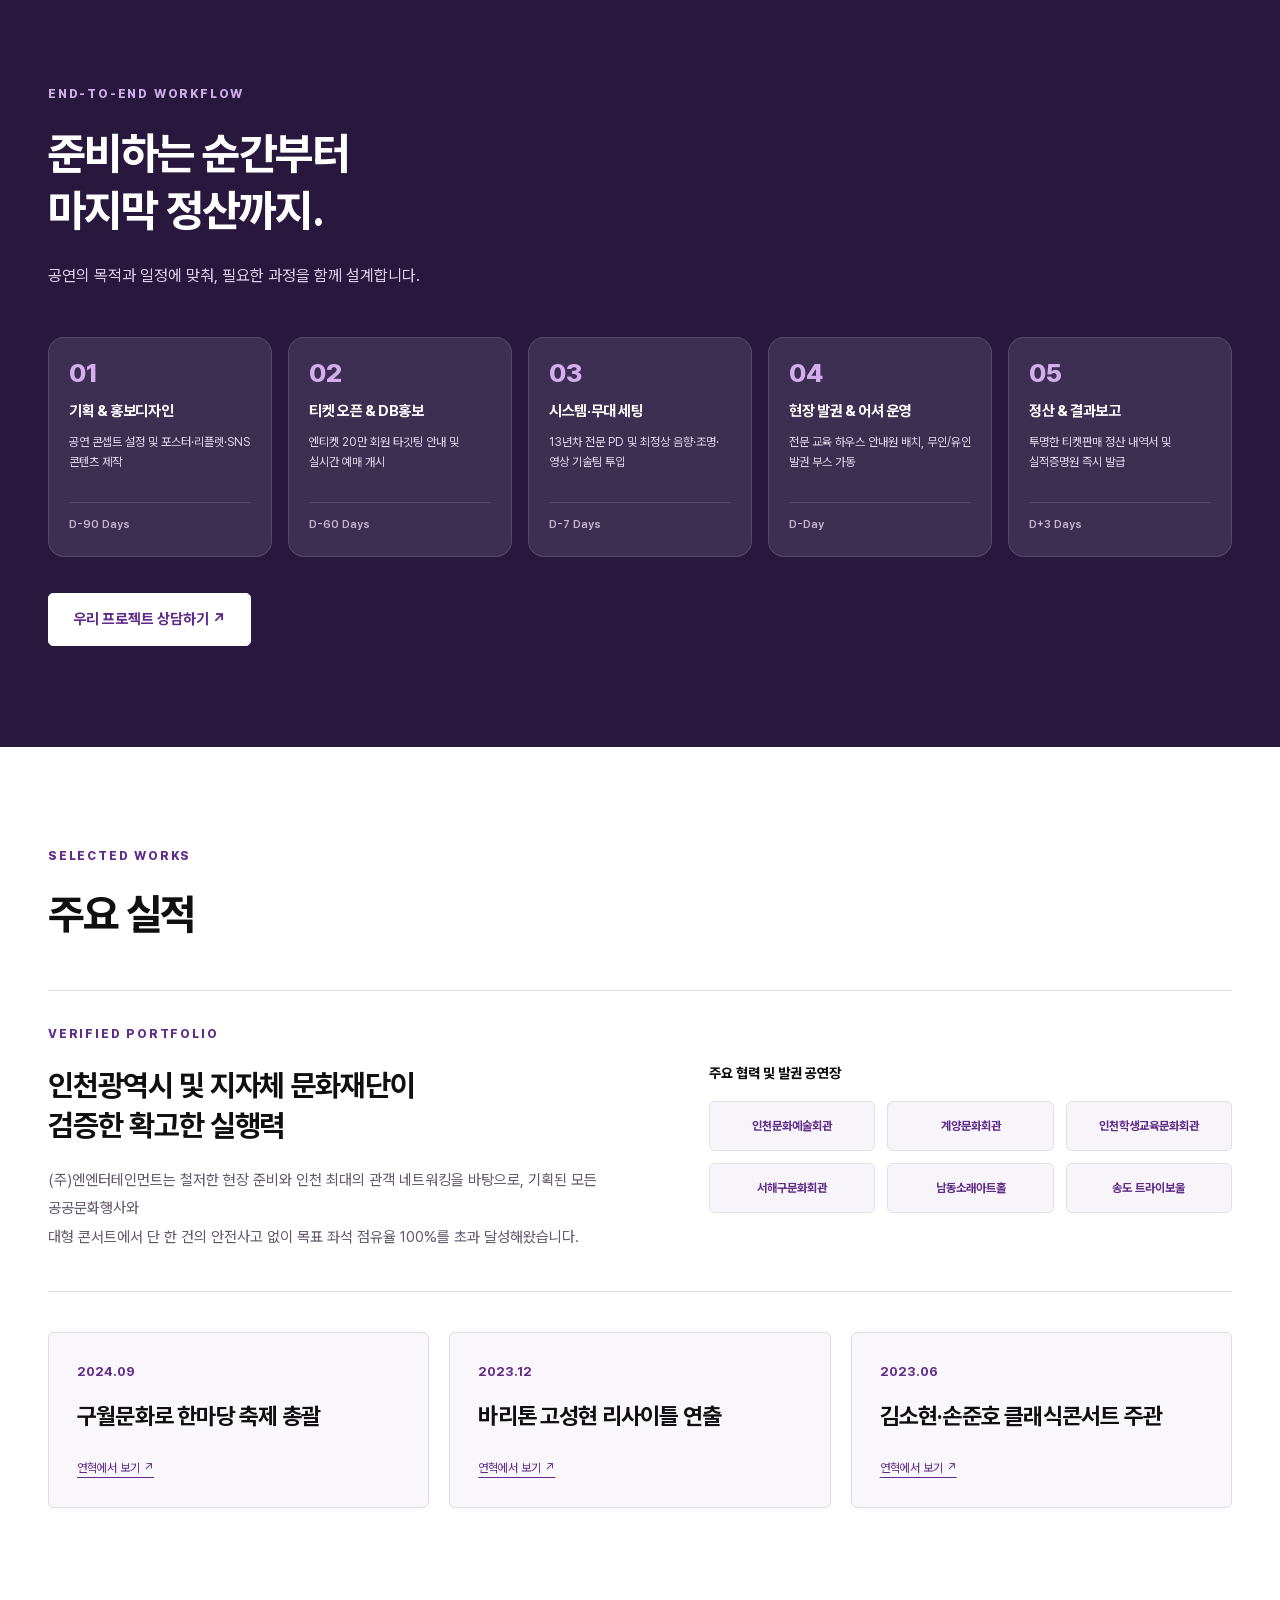
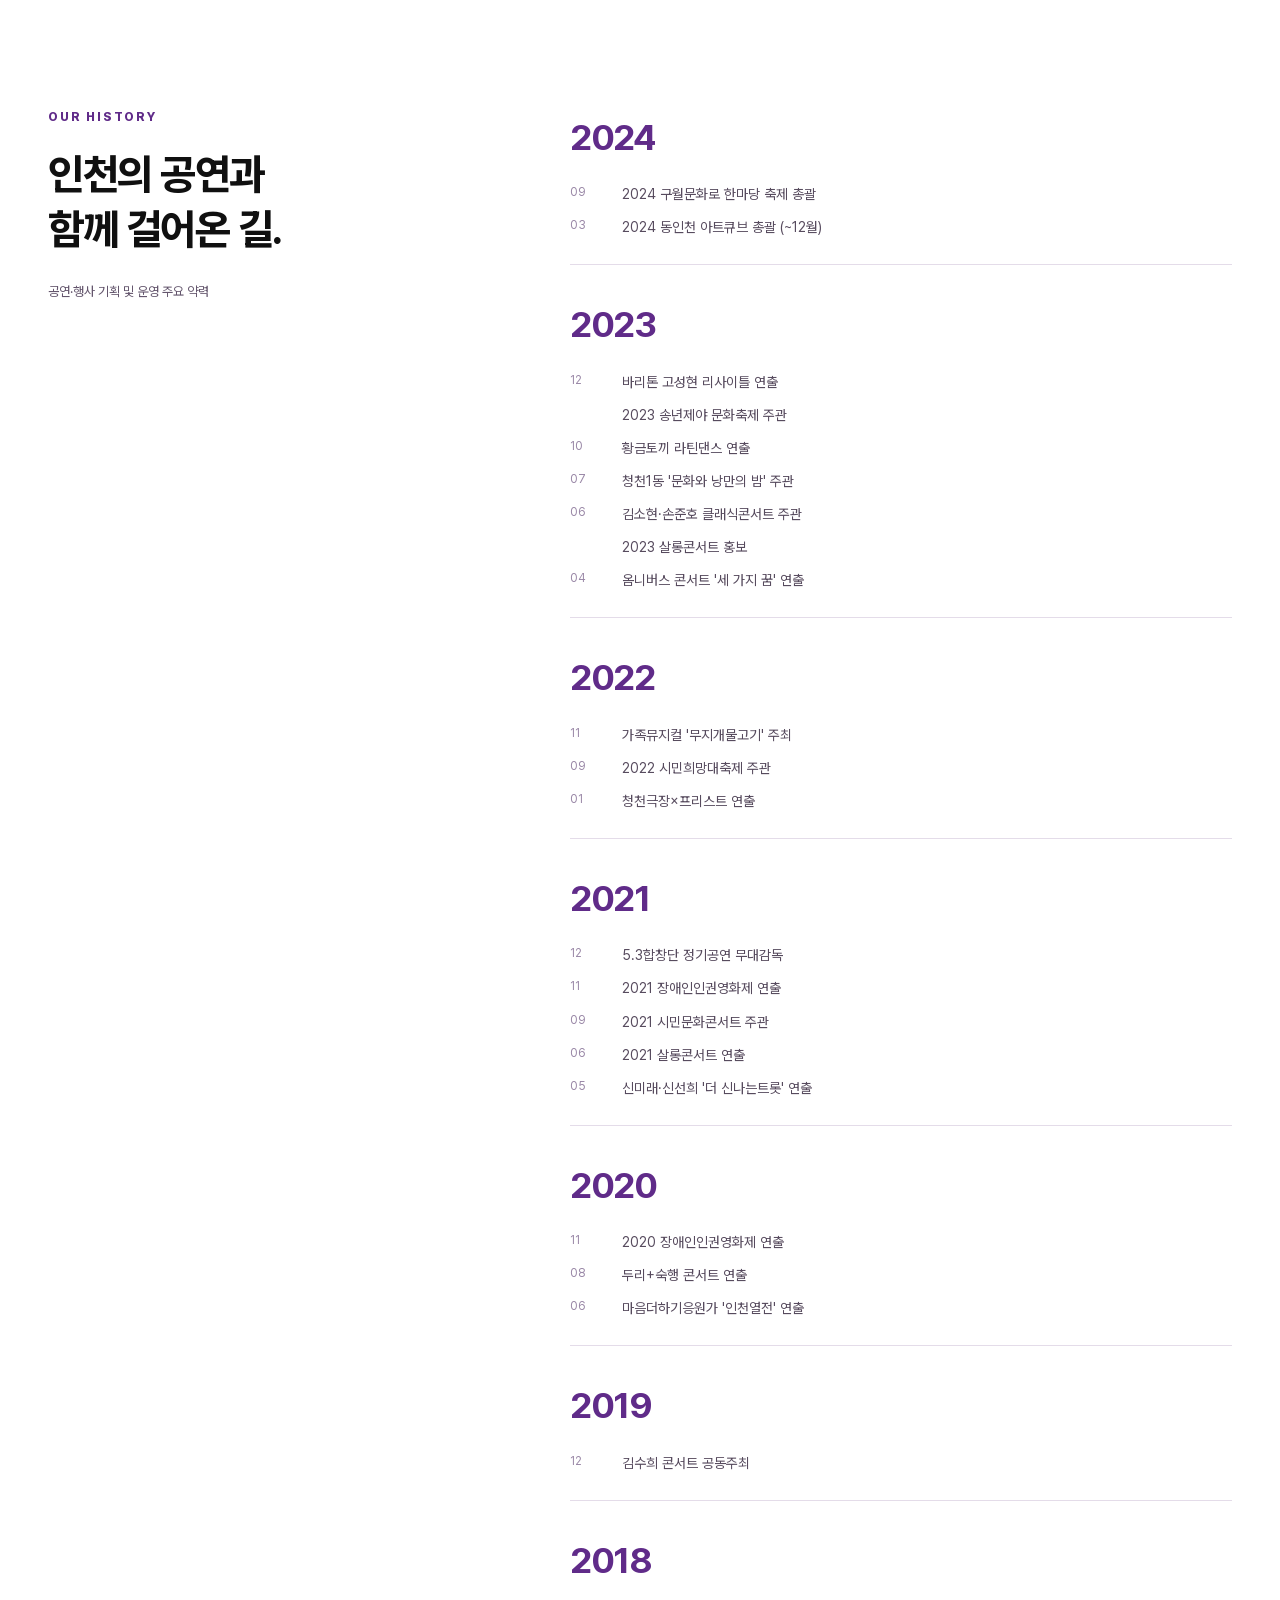
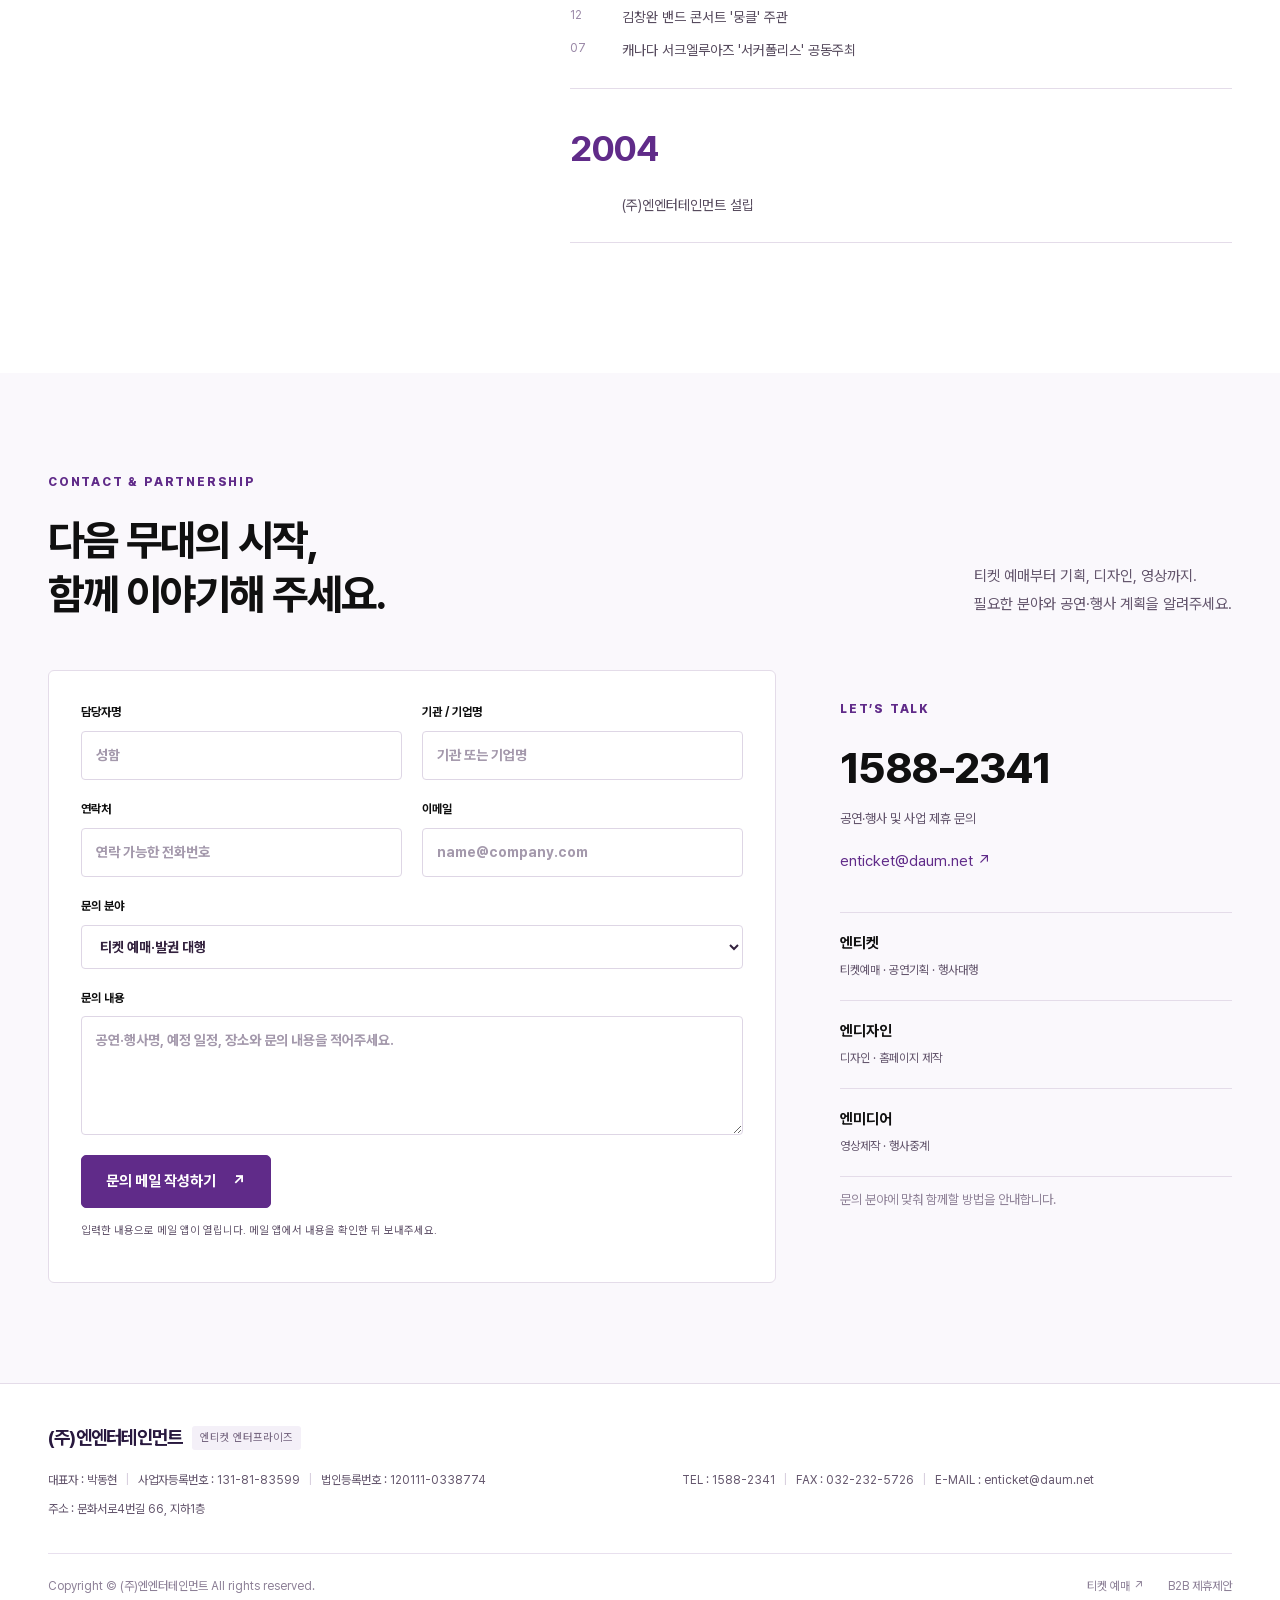
==== commit 7a3c1488: "모바일 예매 캡처를 밝은 라보엠 배너 화면으로 교체" ====
--- a/index.html
+++ b/index.html
@@ -7,7 +7,7 @@
       <li><strong><span class="nt-count" data-count="22">22</span><small>년</small></strong><span>서비스 운영</span></li>
     </ul>
   </section></div><div class="hero-actions"><a class="button" href="#contact">사업 제휴 및 대행 문의 ↗</a><a class="button secondary" href="#services">사업영역 보기 ↓</a></div></div><div class="hero-visual"><img src="assets/images/mission.jpg" alt="인천 야외 공연장의 무대와 관객" fetchpriority="high" width="1920" height="1080"><div class="visual-caption" style="bottom: 28px;"><span>인천의 무대가 열리는 곳마다</span><strong>엔티켓이 함께 합니다.</strong></div></div></div></section>
-<section class="brand-overview" aria-label="세 개의 브랜드"><div class="container brand-overview-grid"><a href="#services"><span>01 / TICKETING & CULTURE</span><strong>엔티켓</strong><p>티켓예매 · 공연기획 · 행사대행</p><i aria-hidden="true">↗</i></a><a href="design.html"><span>02 / DESIGN</span><strong>엔디자인</strong><p>디자인 · 홈페이지 제작</p><i aria-hidden="true">↗</i></a><a href="media.html"><span>03 / MEDIA</span><strong>엔미디어</strong><p>영상제작 · 행사중계</p><i aria-hidden="true">↗</i></a></div></section><section class="section" id="about"><div class="container"><div class="section-title"><div><p class="eyebrow">Company Introduction</p><h2>2004년부터 이어온 인천 문화예술의 살아있는 역사</h2></div><p>낙후된 아날로그식 공연 환경을 디지털 혁신으로 전환하며,<br> 시민과 공연장을 잇는 든든한 가교가 되어왔습니다.</p></div><div class="about-grid"><div class="about-statement has-mobile-screen"><div class="mobile-showcase"><a class="phone-mockup" href="https://www.enticket.com:469/m/" target="_blank" rel="noopener" aria-label="엔티켓 모바일 예매 사이트 열기"><span class="phone-speaker" aria-hidden="true"></span><span class="phone-screen"><img src="assets/images/enticket-mobile-screen.png" alt="엔티켓 모바일 예매 화면: 상단 로고, 공연 배너, 장르 메뉴와 공연 포스터" loading="lazy" width="375" height="760"></span></a><a class="mobile-screen-link" href="https://www.enticket.com:469/m/" target="_blank" rel="noopener">엔티켓 모바일 예매 ↗</a></div><blockquote>"2007년부터 인천문화예술회관 공식 예매처로서 전 공연 판매대행 및 서해구문화회관, 학생문화회관, 평생학습관 기획·발권을 성공적으로 총괄하고 있습니다."</blockquote></div><div class="about-points"><article><span>01</span><div><p class="pillar-label">디지털 티케팅 혁신</p><h3>아날로그 수기예매에서 실시간 디지털 시스템으로</h3><p>2004년 설립 초기, 수기 전화 예매 위주였던 인천 지역 공연시장을 인터넷 실시간 좌석선택 방식으로 개편하여<br>관객 편의성을 극대화하고 티켓 발권 투명성을 확립했습니다.</p></div></article><article><span>02</span><div><p class="pillar-label">자체 및 합작 초대형 공연기획</p><h3>유명 콘서트·페스티벌 및 연극제 성공 운영</h3><p>윤종신 콘서트, FT아일랜드 콘서트(부천체육관), 박상민 콘서트(삼산월드체육관), 전국연극제, 인천영화제,<br>펜타포트 락 페스티벌 등 메가 이벤트의 공동기획·홍보와 좌석판매 노하우를 축적했습니다.</p></div></article><article><span>03</span><div><p class="pillar-label">전문 하우스 어셔 &amp; 현장인력</p><h3>공연장 진행 도우미 교육 및 숙련 인력 파견</h3><p>공연 운영이 미숙한 주최사를 위해 체계적인 CS/안전 교육을 이수한 전문 하우스 어셔와 검표·수표 인력을 현장 지원하여 격조 높은 공연 관람 환경을 조성합니다.</p></div></article></div></div></div></section>
+<section class="brand-overview" aria-label="세 개의 브랜드"><div class="container brand-overview-grid"><a href="#services"><span>01 / TICKETING & CULTURE</span><strong>엔티켓</strong><p>티켓예매 · 공연기획 · 행사대행</p><i aria-hidden="true">↗</i></a><a href="design.html"><span>02 / DESIGN</span><strong>엔디자인</strong><p>디자인 · 홈페이지 제작</p><i aria-hidden="true">↗</i></a><a href="media.html"><span>03 / MEDIA</span><strong>엔미디어</strong><p>영상제작 · 행사중계</p><i aria-hidden="true">↗</i></a></div></section><section class="section" id="about"><div class="container"><div class="section-title"><div><p class="eyebrow">Company Introduction</p><h2>2004년부터 이어온 인천 문화예술의 살아있는 역사</h2></div><p>낙후된 아날로그식 공연 환경을 디지털 혁신으로 전환하며,<br> 시민과 공연장을 잇는 든든한 가교가 되어왔습니다.</p></div><div class="about-grid"><div class="about-statement has-mobile-screen"><div class="mobile-showcase"><a class="phone-mockup" href="https://www.enticket.com:469/m/" target="_blank" rel="noopener" aria-label="엔티켓 모바일 예매 사이트 열기"><span class="phone-speaker" aria-hidden="true"></span><span class="phone-screen"><img src="assets/images/enticket-mobile-screen.png?v=bright-banner" alt="엔티켓 모바일 예매 화면: 상단 로고, 공연 배너, 장르 메뉴와 공연 포스터" loading="lazy" width="375" height="760"></span></a><a class="mobile-screen-link" href="https://www.enticket.com:469/m/" target="_blank" rel="noopener">엔티켓 모바일 예매 ↗</a></div><blockquote>"2007년부터 인천문화예술회관 공식 예매처로서 전 공연 판매대행 및 서해구문화회관, 학생문화회관, 평생학습관 기획·발권을 성공적으로 총괄하고 있습니다."</blockquote></div><div class="about-points"><article><span>01</span><div><p class="pillar-label">디지털 티케팅 혁신</p><h3>아날로그 수기예매에서 실시간 디지털 시스템으로</h3><p>2004년 설립 초기, 수기 전화 예매 위주였던 인천 지역 공연시장을 인터넷 실시간 좌석선택 방식으로 개편하여<br>관객 편의성을 극대화하고 티켓 발권 투명성을 확립했습니다.</p></div></article><article><span>02</span><div><p class="pillar-label">자체 및 합작 초대형 공연기획</p><h3>유명 콘서트·페스티벌 및 연극제 성공 운영</h3><p>윤종신 콘서트, FT아일랜드 콘서트(부천체육관), 박상민 콘서트(삼산월드체육관), 전국연극제, 인천영화제,<br>펜타포트 락 페스티벌 등 메가 이벤트의 공동기획·홍보와 좌석판매 노하우를 축적했습니다.</p></div></article><article><span>03</span><div><p class="pillar-label">전문 하우스 어셔 &amp; 현장인력</p><h3>공연장 진행 도우미 교육 및 숙련 인력 파견</h3><p>공연 운영이 미숙한 주최사를 위해 체계적인 CS/안전 교육을 이수한 전문 하우스 어셔와 검표·수표 인력을 현장 지원하여 격조 높은 공연 관람 환경을 조성합니다.</p></div></article></div></div></div></section>
 <section class="section canvas" id="services"><div class="container"><div class="section-title"><div><p class="eyebrow">COMPREHENSIVE SERVICES</p><h2>기획부터 티켓팅, 제작, 현장운영까지 원스톱 솔루션</h2></div><p>4대 핵심 역량을 통해 지자체 축제와<br>공연 프로젝트의 성공을 완벽히 보장합니다.</p></div><div class="service-grid"><article class="service-card reveal"><div class="card-top"><span>01. TICKETING &amp; SYSTEM</span></div><h3>티켓 예매 및 발권 대행</h3><p>엔티켓 고유의 다채널 발권 연동.<br>(PC 웹, 모바일, 전용 콜센터, 현장 발권 부스)</p><ul><li>실시간 전좌석 지정 예매 솔루션</li><li>기획사 전용 공연 등록·관리</li><li>공공기관/기업 복지 폐쇄몰 연동</li></ul><a class="text-link" href="#contact">엔티켓 발권 제휴 알아보기 <span aria-hidden="true">↗</span></a></article><article class="service-card reveal"><div class="card-top"><span>02. EVENT &amp; FESTIVAL</span></div><h3>공연 기획 &amp; 행사 대행</h3><p>대규모 시민문화축제부터 전문 공연예술제, 기업 문화행사까지 총괄 대행 및 주관.</p><ul><li>지자체 대형 시민축제 총괄 주관</li><li>전국생활체육대축전 등 공공행사</li><li>전 좌석 조기 매진 프로모션 역량</li></ul><a class="text-link" href="#portfolio">주관 실적 확인하기 <span aria-hidden="true">↗</span></a></article><article class="service-card reveal"><div class="card-top"><span>03. PROMOTION &amp; DESIGN</span></div><h3>공연 홍보 &amp; 그래픽 디자인</h3><p>인천 지역 15만 관객 데이터베이스를 직접 타깃팅하는 독점적 마케팅 파워.</p><ul><li>장르 선호도 기반 타깃 DB 마케팅</li><li>카카오톡/문자/포털 배너 노출</li><li>포스터/리플렛/현수막 원스톱 출력</li></ul><a class="text-link" href="https://enticket.kr/#portfolio-design">디자인 인쇄 포트폴리오 <span aria-hidden="true">↗</span></a></article><article class="service-card reveal"><div class="card-top"><span>04. BROADCAST &amp; MEDIA</span></div><h3>영상 제작 &amp; 생중계 미디어</h3><p>13년차 전문 프로듀서와 음향·조명·영상 스태프진이 선사하는 무대 영상미.</p><ul><li>유튜브/포털 실시간 고화질 다원 생중계</li><li>공연 하이라이트/홍보 티저 영상 제작</li><li>현장 LED 스크린 무대 영상 연출</li></ul><a class="text-link" href="#contact">영상 솔루션 문의 <span aria-hidden="true">↗</span></a></article></div></div></section>
 
 
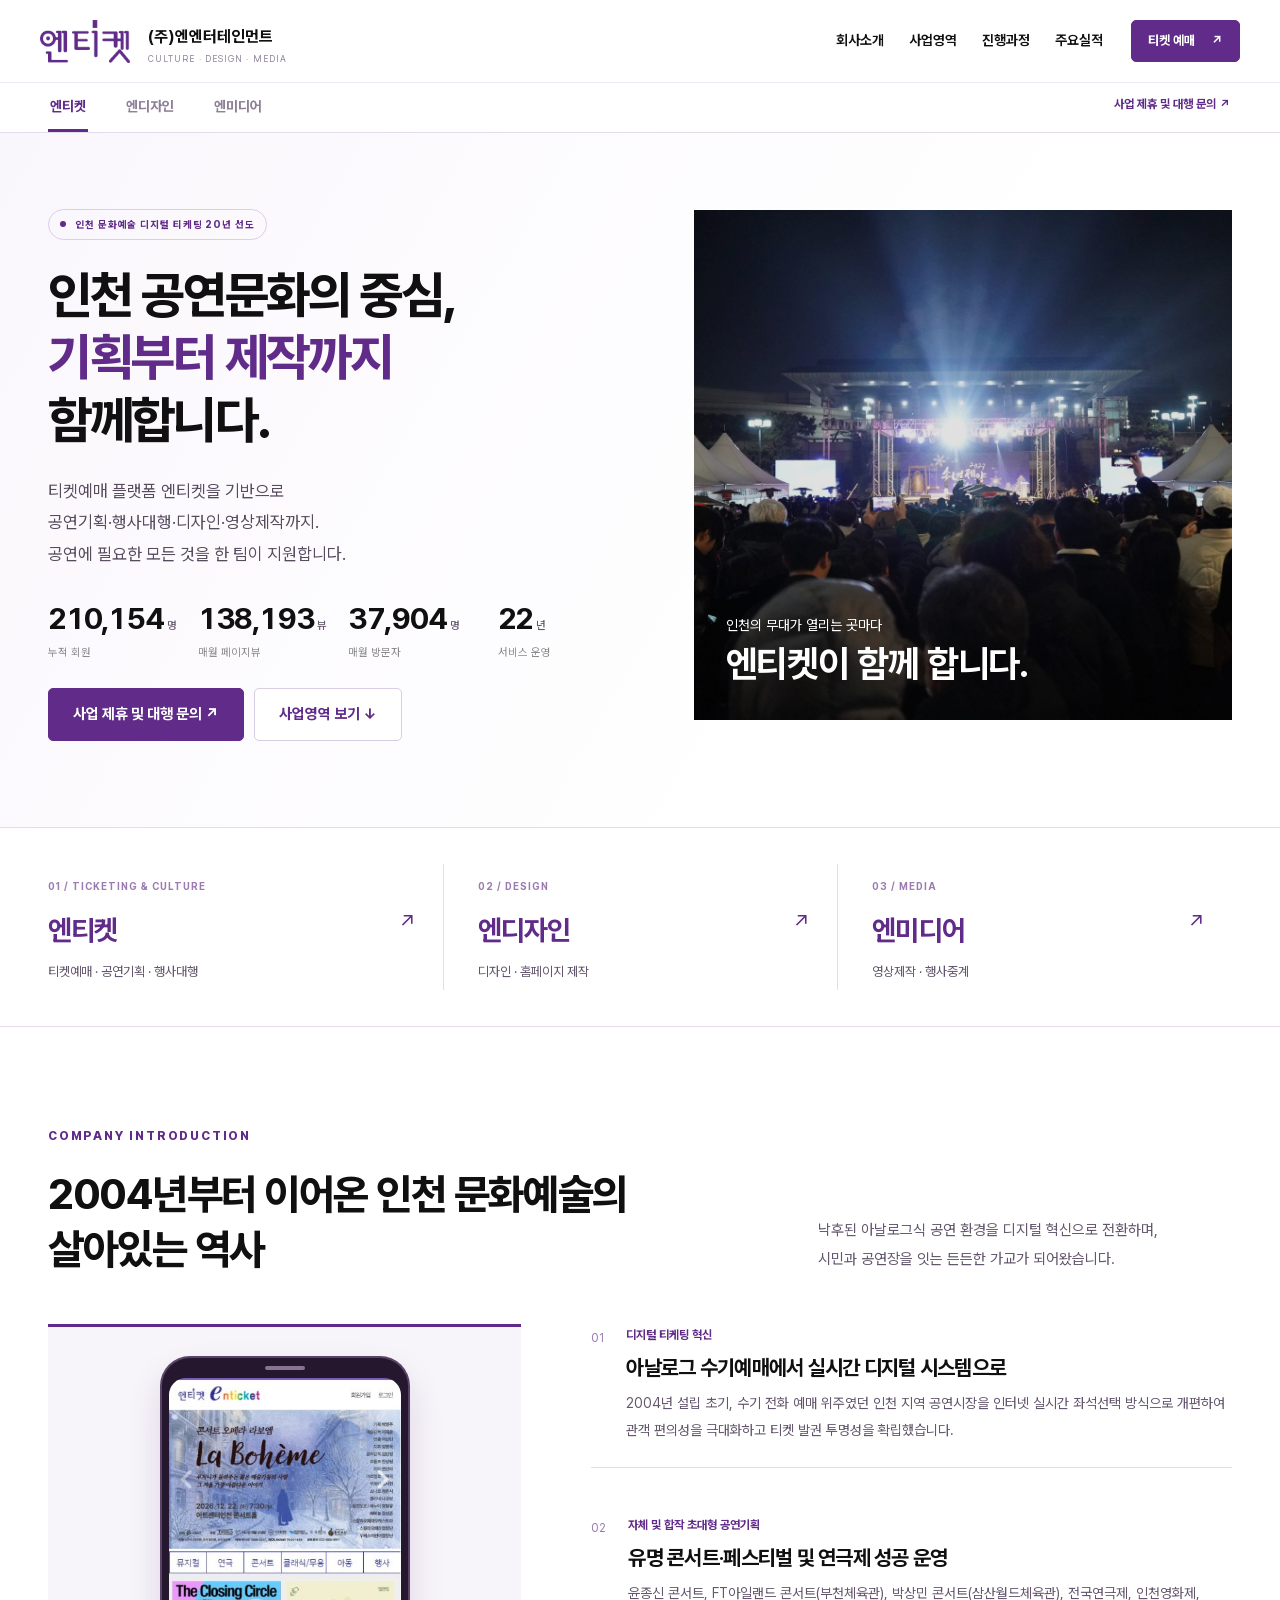
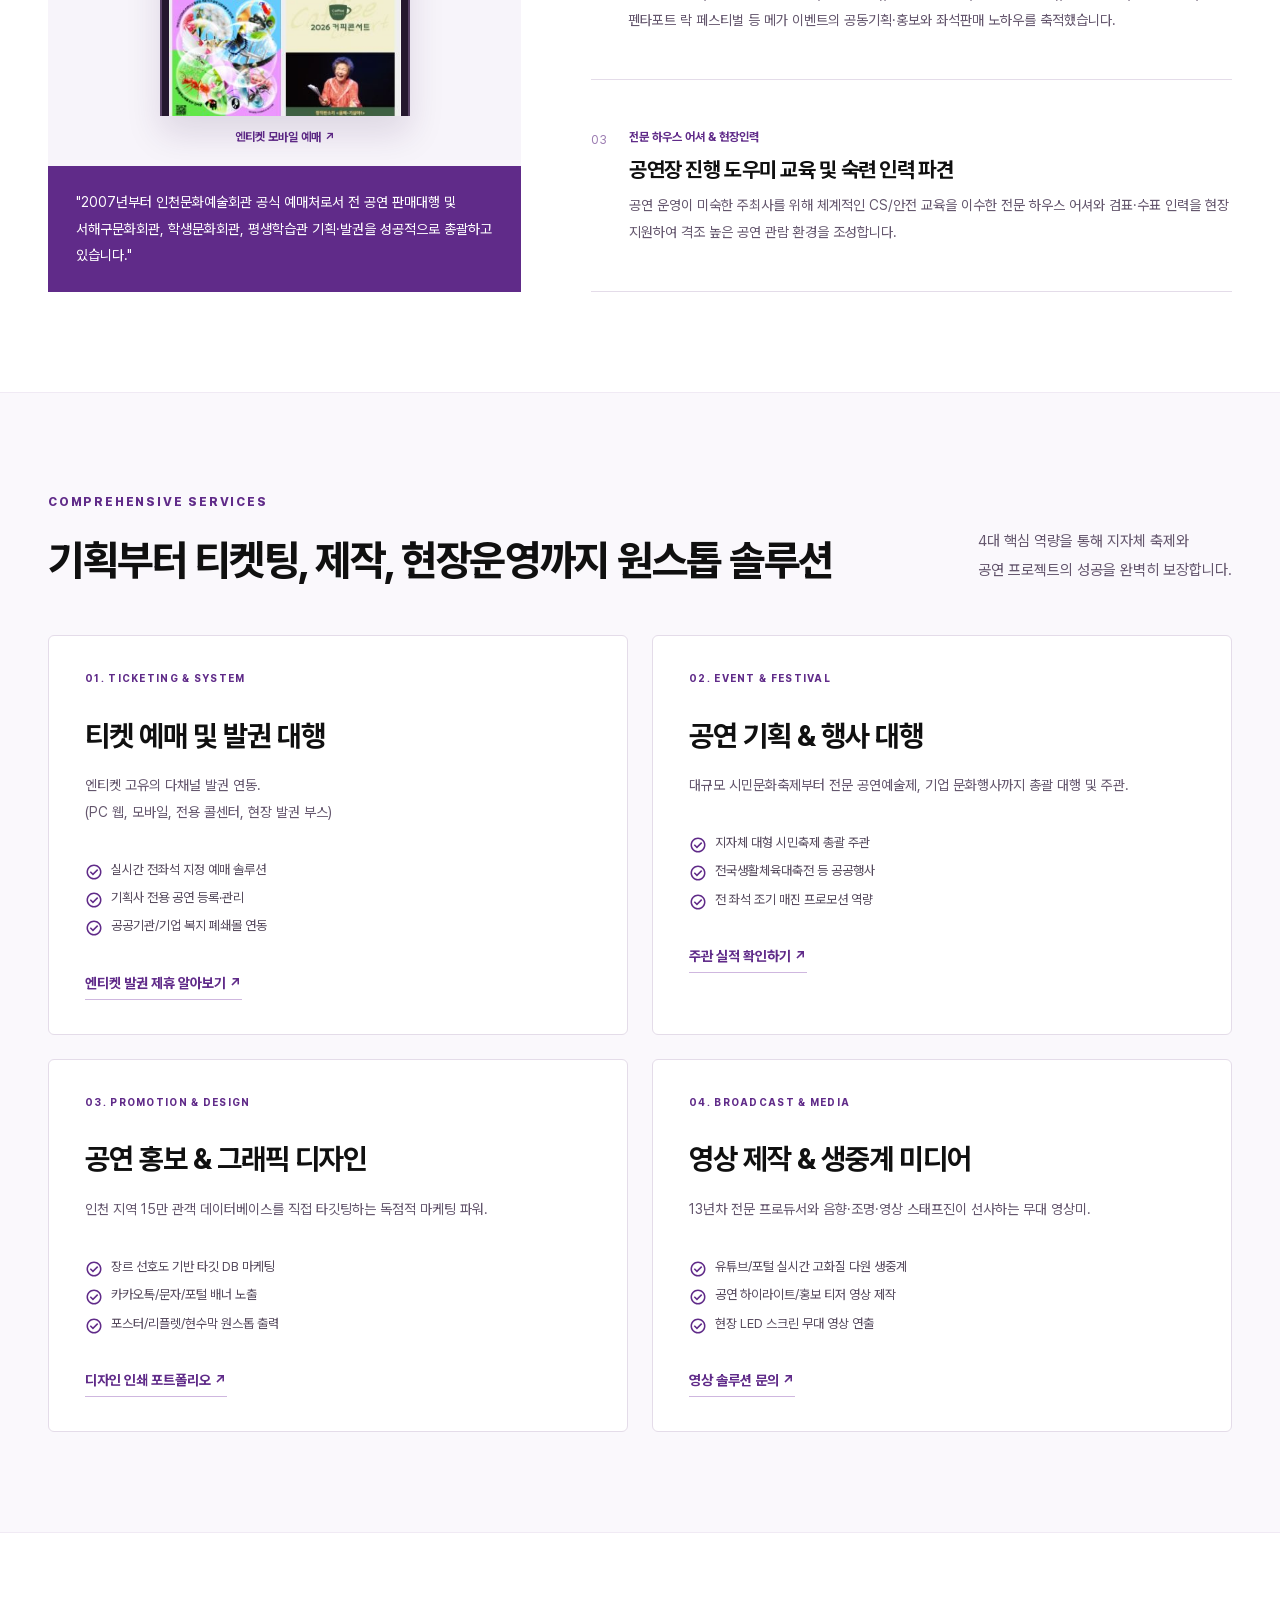
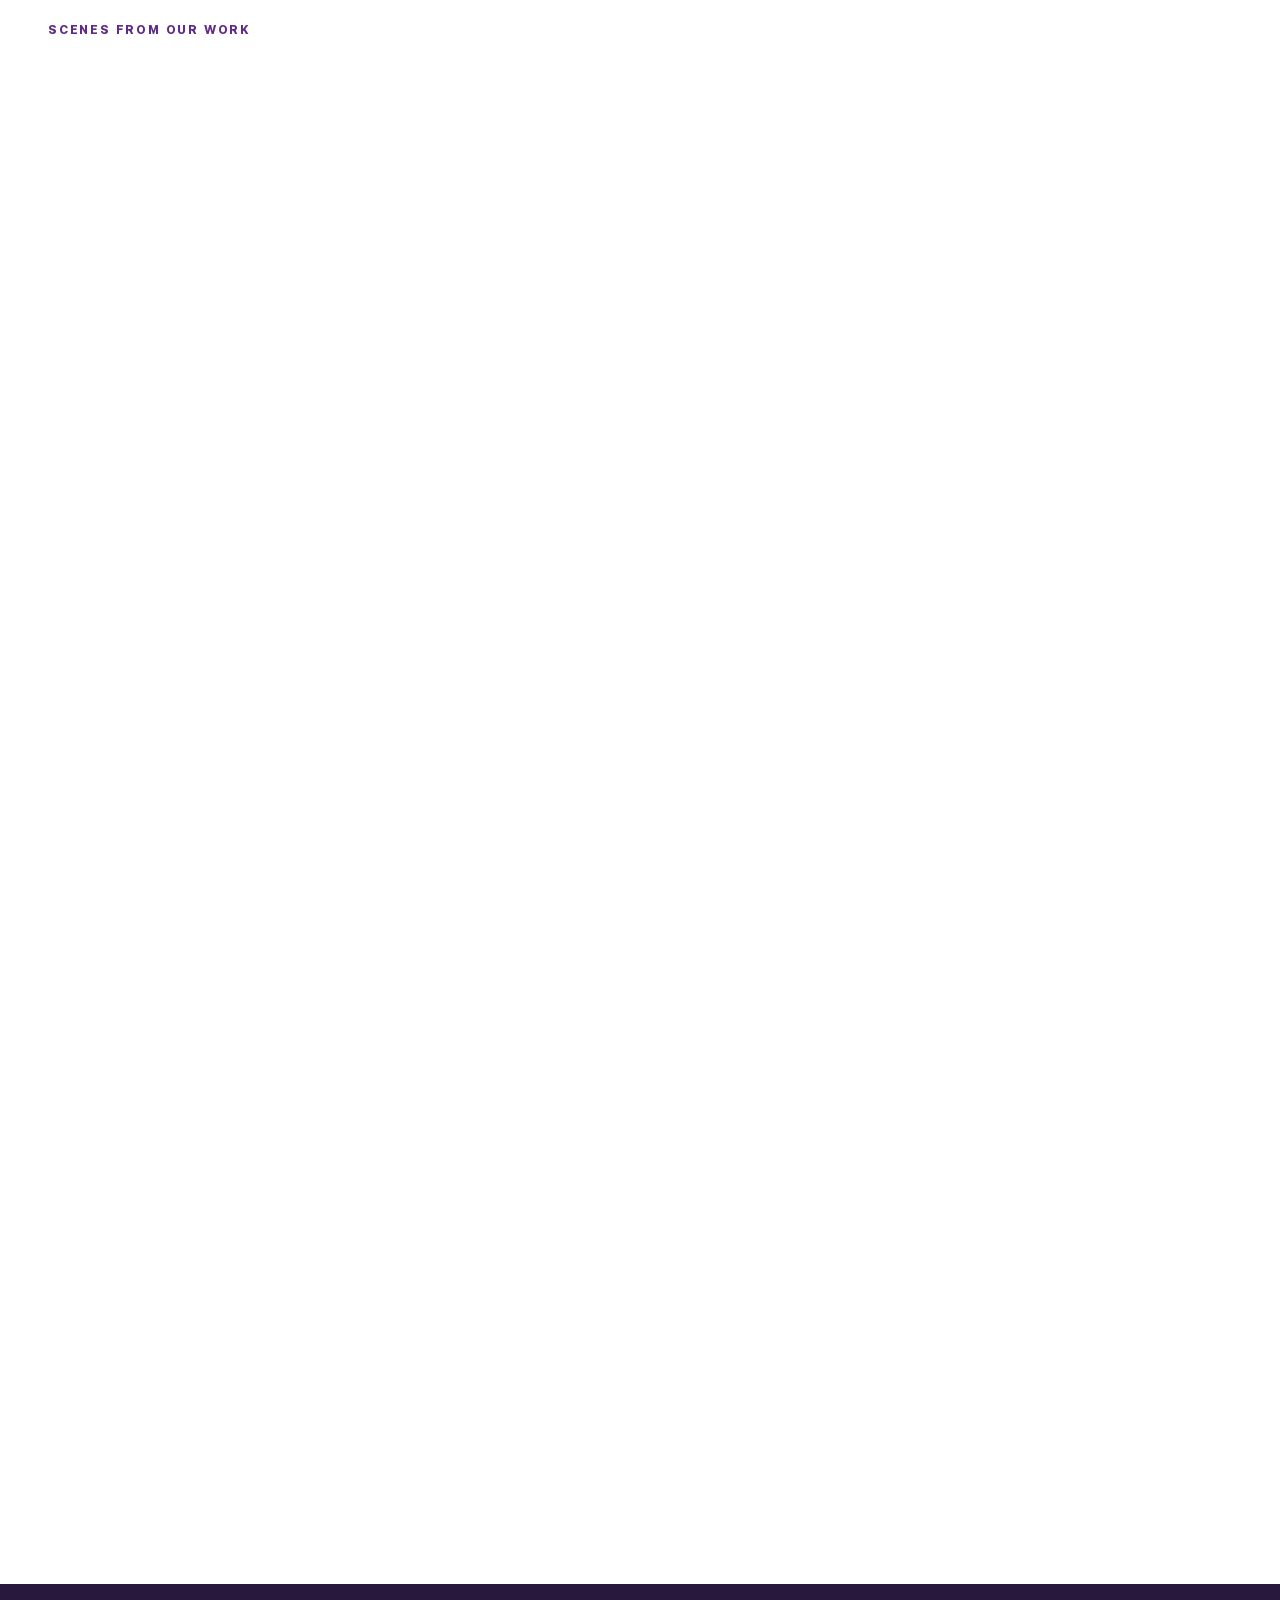
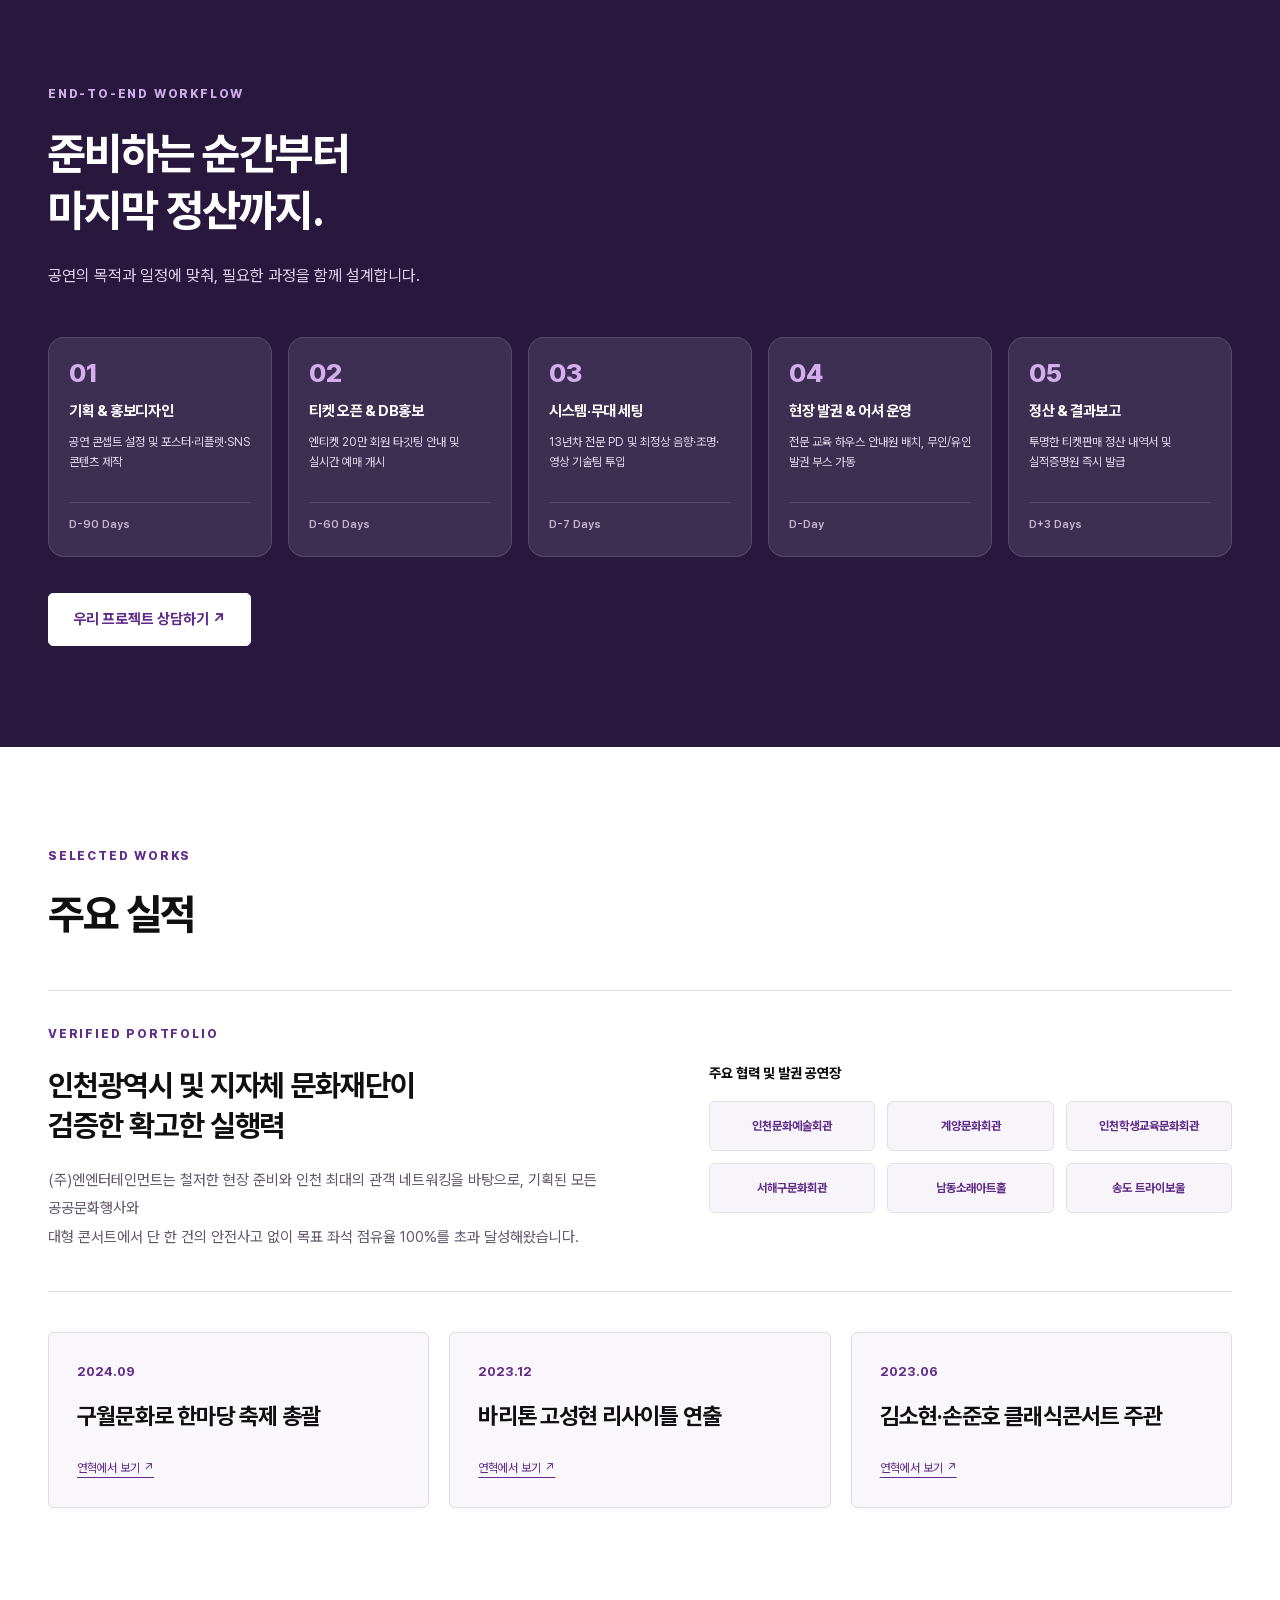
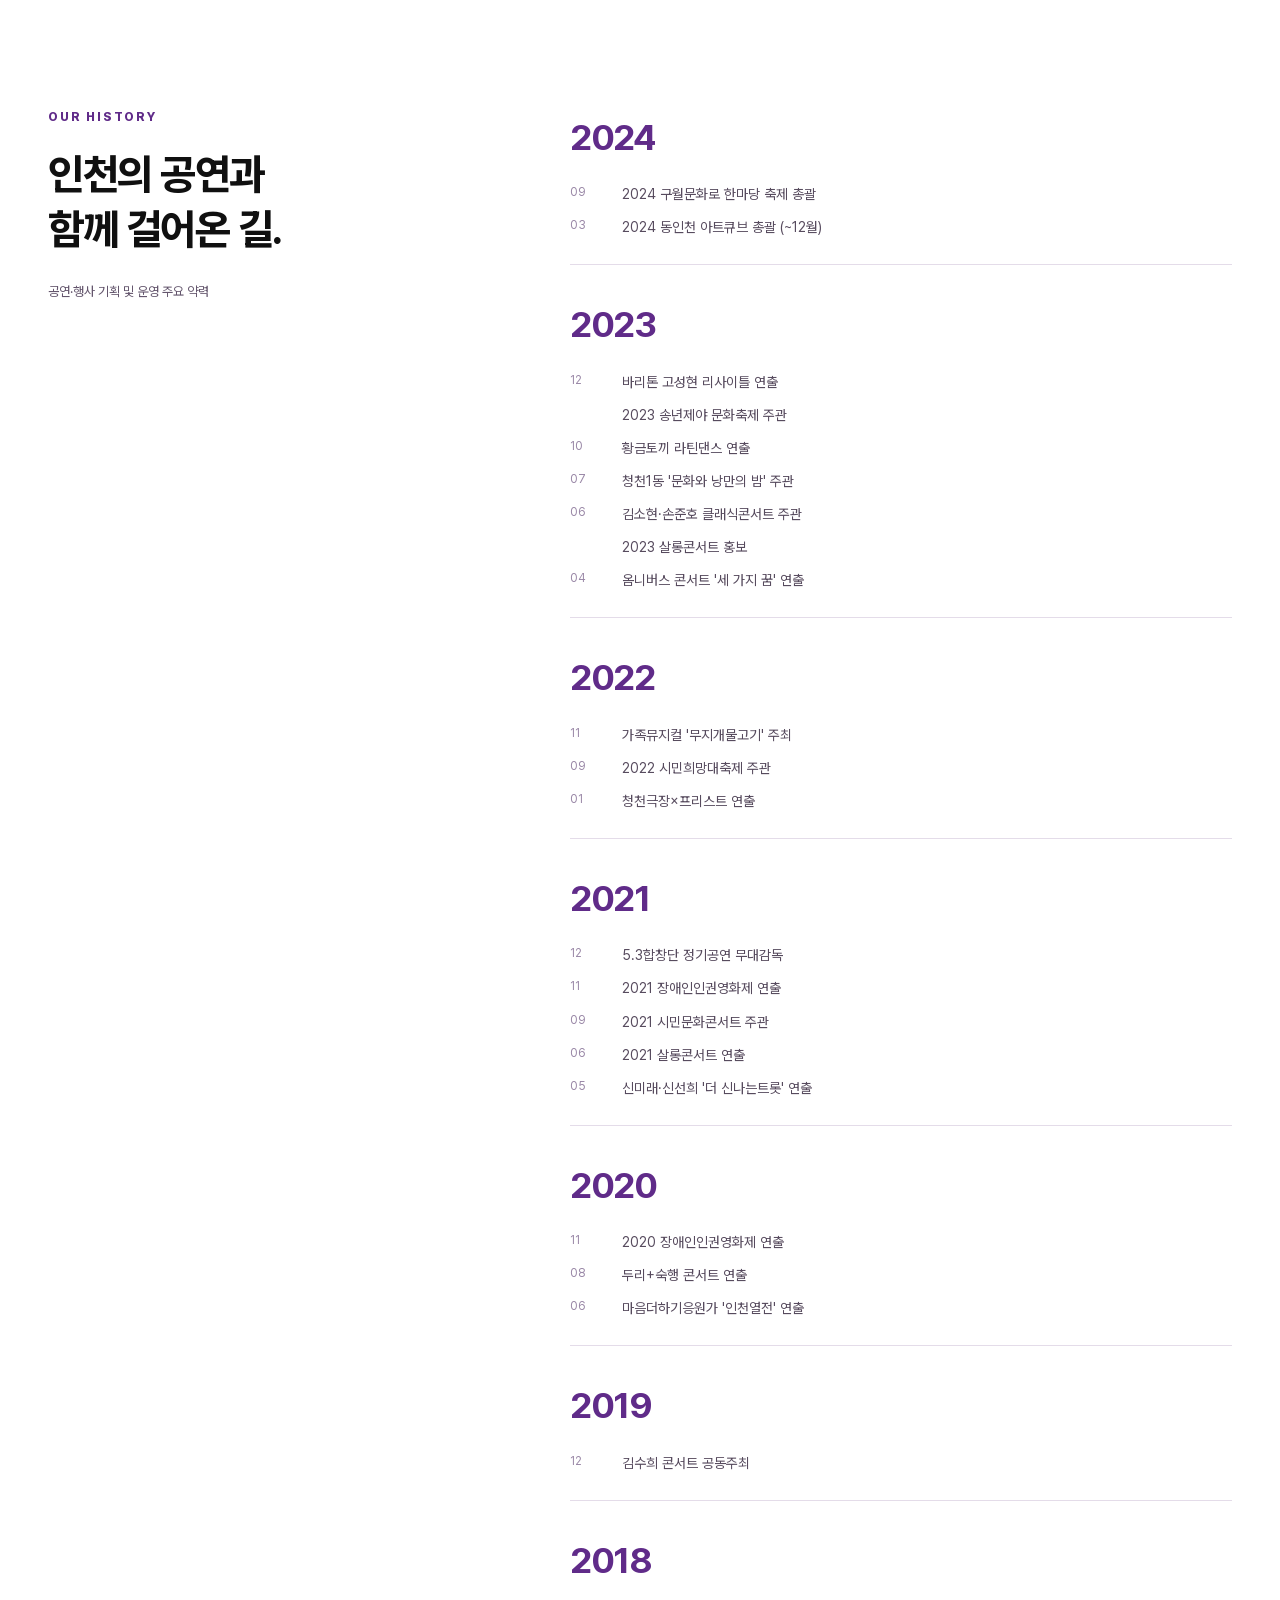
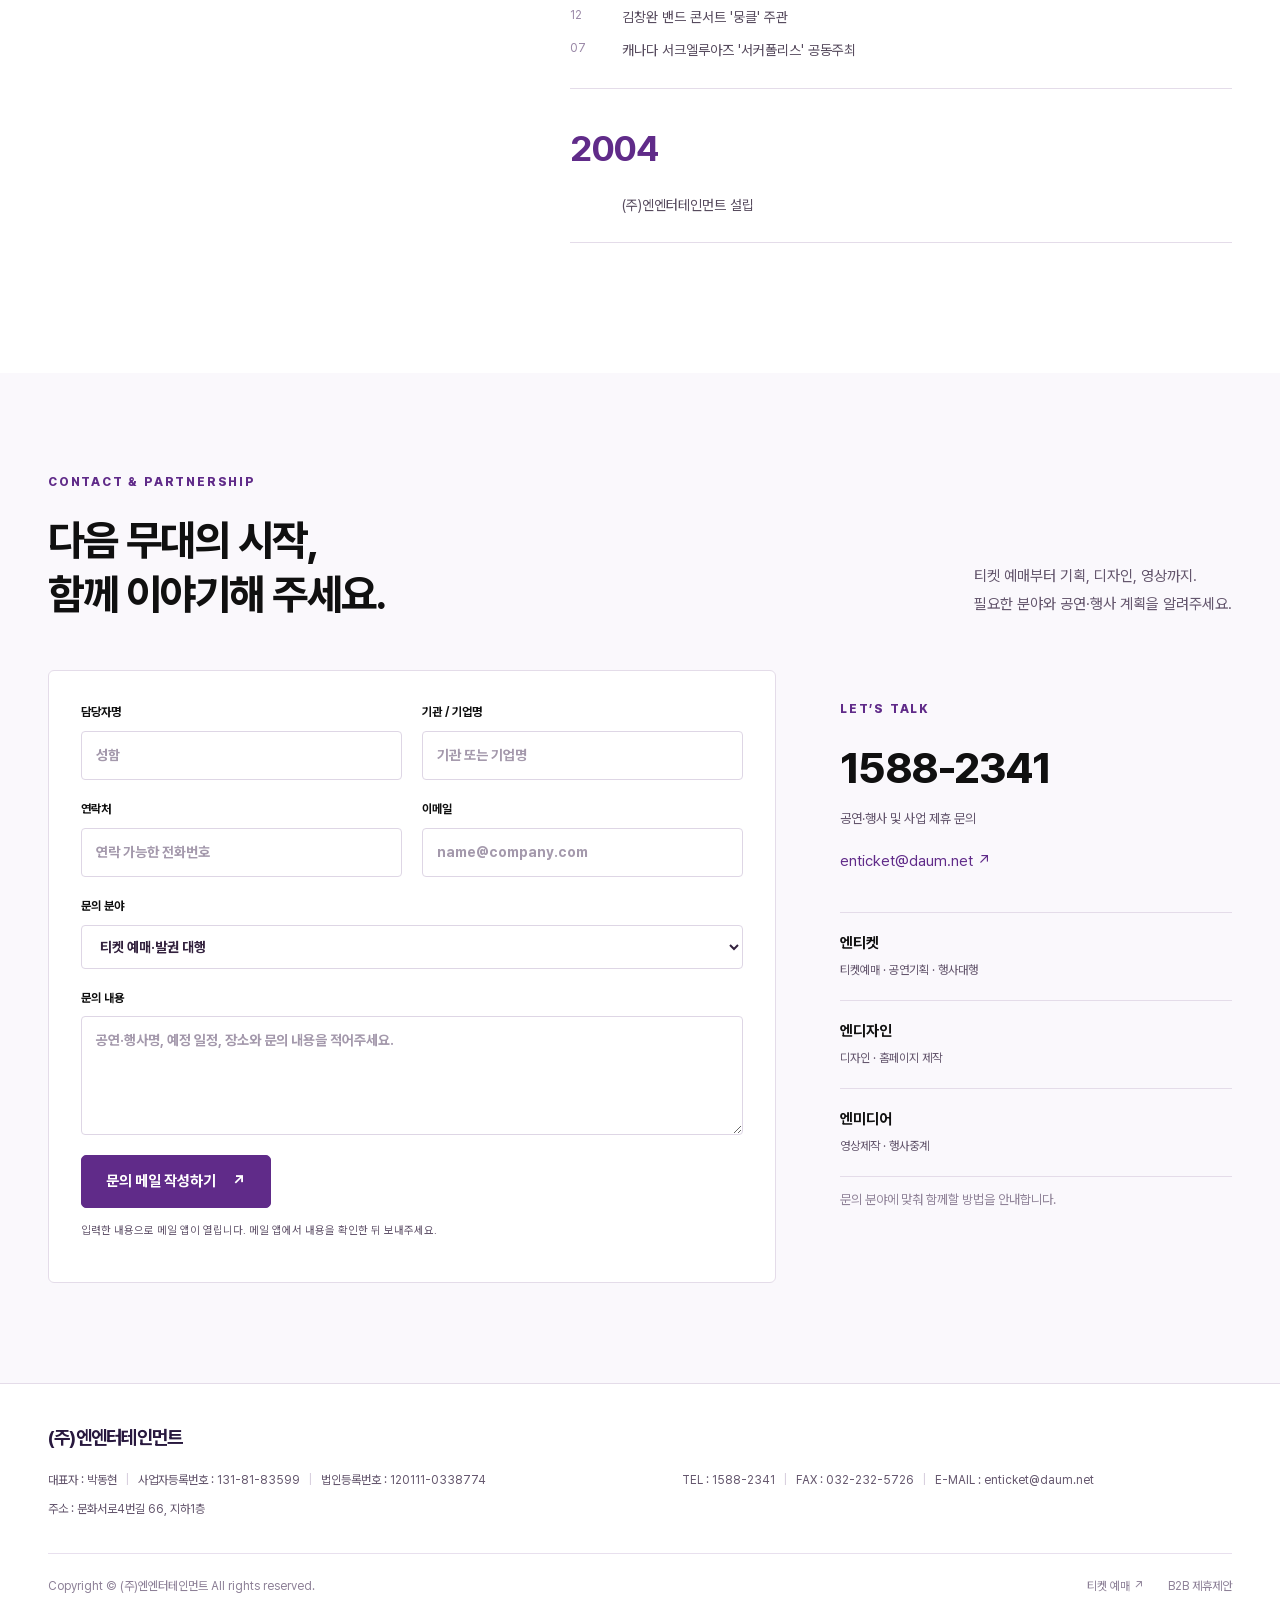
==== commit 0b69b9f3: "모바일 헤더 회사명 표시 및 푸터 엔터프라이즈 문구 제거" ====
--- a/index.html
+++ b/index.html
@@ -1,4 +1,4 @@
-<!doctype html><html lang="ko"><head><meta charset="utf-8"><meta name="viewport" content="width=device-width,initial-scale=1"><meta name="robots" content="noindex,nofollow"><meta name="theme-color" content="#1e1b4b"><meta name="description" content="(주)엔엔터테인먼트: 티켓예매, 공연기획, 행사대행, 디자인과 영상제작까지 한 팀이 지원합니다."><title>엔티켓 | (주)엔엔터테인먼트</title><link rel="stylesheet" href="assets/css/hybrid.css?v=footer-20260922"></head><body><a class="skip" href="#main">본문으로 바로가기</a><header class="site-header"><div class="header-inner"><a class="identity" href="index.html" aria-label="(주)엔엔터테인먼트 홈"><img class="identity-logo" src="assets/images/logo.png" alt="엔티켓"><span><strong>(주)엔엔터테인먼트</strong><small>CULTURE · DESIGN · MEDIA</small></span></a><nav class="desktop-nav" aria-label="주요 메뉴"><a href="index.html#about">회사소개</a><a href="index.html#services">사업영역</a><a href="index.html#workflow">진행과정</a><a href="index.html#portfolio">주요실적</a></nav><a class="button small" href="https://www.enticket.com:469/" target="_blank" rel="noopener">티켓 예매 <span aria-hidden="true">↗</span></a><button class="menu-toggle" aria-expanded="false" aria-controls="mobile-menu" aria-label="메뉴 열기">☰</button></div><nav id="mobile-menu" class="mobile-nav" aria-label="모바일 메뉴" hidden><a href="index.html#about">회사소개</a><a href="index.html#services">사업영역</a><a href="index.html#portfolio">주요실적</a><a href="index.html#contact">문의하기</a></nav><div class="brand-bar"><nav class="container" aria-label="브랜드 소개"><a href="index.html" aria-current="page">엔티켓</a><a href="design.html" >엔디자인</a><a href="media.html" >엔미디어</a><a class="brand-contact" href="#contact">사업 제휴 및 대행 문의 <span aria-hidden="true">↗</span></a></nav></div></header><main id="main" class="nt-about nt-about--embedded nt-reference"><section class="hero"><div class="container hero-grid"><div class="hero-copy"><p class="pill"><span></span> 인천 문화예술 디지털 티케팅 20년 선도</p><h1>인천 공연문화의 중심,<br><em>기획부터 제작까지</em><br>함께합니다.</h1><p class="hero-desc">티켓예매 플랫폼 엔티켓을 기반으로<br class="desktop-only"> 공연기획·행사대행·디자인·영상제작까지.<br class="desktop-only"> 공연에 필요한 모든 것을 한 팀이 지원합니다.</p><div class="hero-metrics"><section class="nt-sec nt-reveal nt-stats" aria-label="주요 지표">
+<!doctype html><html lang="ko"><head><meta charset="utf-8"><meta name="viewport" content="width=device-width,initial-scale=1"><meta name="robots" content="noindex,nofollow"><meta name="theme-color" content="#1e1b4b"><meta name="description" content="(주)엔엔터테인먼트: 티켓예매, 공연기획, 행사대행, 디자인과 영상제작까지 한 팀이 지원합니다."><title>엔티켓 | (주)엔엔터테인먼트</title><link rel="stylesheet" href="assets/css/hybrid.css?v=mobile-company-20260922"></head><body><a class="skip" href="#main">본문으로 바로가기</a><header class="site-header"><div class="header-inner"><a class="identity" href="index.html" aria-label="(주)엔엔터테인먼트 홈"><img class="identity-logo" src="assets/images/logo.png" alt="엔티켓"><span><strong>(주)엔엔터테인먼트</strong><small>CULTURE · DESIGN · MEDIA</small></span></a><nav class="desktop-nav" aria-label="주요 메뉴"><a href="index.html#about">회사소개</a><a href="index.html#services">사업영역</a><a href="index.html#workflow">진행과정</a><a href="index.html#portfolio">주요실적</a></nav><a class="button small" href="https://www.enticket.com:469/" target="_blank" rel="noopener">티켓 예매 <span aria-hidden="true">↗</span></a><button class="menu-toggle" aria-expanded="false" aria-controls="mobile-menu" aria-label="메뉴 열기">☰</button></div><nav id="mobile-menu" class="mobile-nav" aria-label="모바일 메뉴" hidden><a href="index.html#about">회사소개</a><a href="index.html#services">사업영역</a><a href="index.html#portfolio">주요실적</a><a href="index.html#contact">문의하기</a></nav><div class="brand-bar"><nav class="container" aria-label="브랜드 소개"><a href="index.html" aria-current="page">엔티켓</a><a href="design.html" >엔디자인</a><a href="media.html" >엔미디어</a><a class="brand-contact" href="#contact">사업 제휴 및 대행 문의 <span aria-hidden="true">↗</span></a></nav></div></header><main id="main" class="nt-about nt-about--embedded nt-reference"><section class="hero"><div class="container hero-grid"><div class="hero-copy"><p class="pill"><span></span> 인천 문화예술 디지털 티케팅 20년 선도</p><h1>인천 공연문화의 중심,<br><em>기획부터 제작까지</em><br>함께합니다.</h1><p class="hero-desc">티켓예매 플랫폼 엔티켓을 기반으로<br class="desktop-only"> 공연기획·행사대행·디자인·영상제작까지.<br class="desktop-only"> 공연에 필요한 모든 것을 한 팀이 지원합니다.</p><div class="hero-metrics"><section class="nt-sec nt-reveal nt-stats" aria-label="주요 지표">
     <ul>
       <!-- data-count: 최종값. JS가 0부터 2.4초 동안 세며 천 단위 콤마 -->
       <li><strong><span class="nt-count" data-count="210154">210,154</span><small>명</small></strong><span>누적 회원</span></li>
@@ -92,6 +92,6 @@
           <!-- 설립 월·이후 2004~2017 주요 이력(예매 서비스 개시, 예술회관 매표소 운영 개시 등) 확인되면 추가 -->
         </dl>
       </div></div></section>
-<section class="section contact" id="contact"><div class="container"><div class="section-title"><div><p class="eyebrow">CONTACT & PARTNERSHIP</p><h2>다음 무대의 시작,<br>함께 이야기해 주세요.</h2></div><p>티켓 예매부터 기획, 디자인, 영상까지.<br>필요한 분야와 공연·행사 계획을 알려주세요.</p></div><div class="contact-grid"><form id="contact-form"><div class="form-row"><label>담당자명<input name="person" autocomplete="name" required placeholder="성함"></label><label>기관 / 기업명<input name="company" autocomplete="organization" required placeholder="기관 또는 기업명"></label></div><div class="form-row"><label>연락처<input name="phone" type="tel" autocomplete="tel" required placeholder="연락 가능한 전화번호"></label><label>이메일<input name="email" type="email" autocomplete="email" required placeholder="name@company.com"></label></div><label>문의 분야<select name="service"><option>티켓 예매·발권 대행</option><option>공연기획·행사대행</option><option>디자인·홈페이지 제작</option><option>영상제작·행사중계</option></select></label><label>문의 내용<textarea name="message" rows="4" required placeholder="공연·행사명, 예정 일정, 장소와 문의 내용을 적어주세요."></textarea></label><button class="button" type="submit">문의 메일 작성하기 <span aria-hidden="true">↗</span></button><p class="form-help">입력한 내용으로 메일 앱이 열립니다. 메일 앱에서 내용을 확인한 뒤 보내주세요.</p><p id="contact-status" role="status"></p></form><aside class="contact-aside"><p class="eyebrow">LET’S TALK</p><a class="phone" href="tel:1588-2341">1588-2341</a><p>공연·행사 및 사업 제휴 문의</p><a class="mail" href="mailto:enticket@daum.net">enticket@daum.net ↗</a><div class="contact-brands"><div><strong>엔티켓</strong><span>티켓예매 · 공연기획 · 행사대행</span></div><div><strong>엔디자인</strong><span>디자인 · 홈페이지 제작</span></div><div><strong>엔미디어</strong><span>영상제작 · 행사중계</span></div></div><p class="contact-note">문의 분야에 맞춰 함께할 방법을 안내합니다.</p></aside></div></div></section></main><footer class="footer company-footer"><div class="container"><div class="company-footer-heading"><strong>(주)엔엔터테인먼트</strong><span>엔티켓 엔터프라이즈</span></div><div class="company-footer-details"><p>대표자 : 박동현 <i>|</i> 사업자등록번호 : 131-81-83599 <i>|</i> 법인등록번호 : 120111-0338774</p><p><a href="tel:1588-2341">TEL : 1588-2341</a> <i>|</i> FAX : 032-232-5726 <i>|</i> <a href="mailto:enticket@daum.net">E-MAIL : enticket@daum.net</a></p><p class="company-footer-ticket">주소 : 문화서로4번길 66, 지하1층</p></div><div class="company-footer-bottom"><span>Copyright © (주)엔엔터테인먼트 All rights reserved.</span><nav aria-label="푸터 메뉴"><a href="https://www.enticket.com:469/" target="_blank" rel="noopener">티켓 예매 ↗</a><a href="#contact">B2B 제휴제안</a></nav></div></div></footer><script src="assets/js/about.js?v=count-800"></script><script src="assets/js/hybrid.js?v=header-scroll-1"></script></body></html>
+<section class="section contact" id="contact"><div class="container"><div class="section-title"><div><p class="eyebrow">CONTACT & PARTNERSHIP</p><h2>다음 무대의 시작,<br>함께 이야기해 주세요.</h2></div><p>티켓 예매부터 기획, 디자인, 영상까지.<br>필요한 분야와 공연·행사 계획을 알려주세요.</p></div><div class="contact-grid"><form id="contact-form"><div class="form-row"><label>담당자명<input name="person" autocomplete="name" required placeholder="성함"></label><label>기관 / 기업명<input name="company" autocomplete="organization" required placeholder="기관 또는 기업명"></label></div><div class="form-row"><label>연락처<input name="phone" type="tel" autocomplete="tel" required placeholder="연락 가능한 전화번호"></label><label>이메일<input name="email" type="email" autocomplete="email" required placeholder="name@company.com"></label></div><label>문의 분야<select name="service"><option>티켓 예매·발권 대행</option><option>공연기획·행사대행</option><option>디자인·홈페이지 제작</option><option>영상제작·행사중계</option></select></label><label>문의 내용<textarea name="message" rows="4" required placeholder="공연·행사명, 예정 일정, 장소와 문의 내용을 적어주세요."></textarea></label><button class="button" type="submit">문의 메일 작성하기 <span aria-hidden="true">↗</span></button><p class="form-help">입력한 내용으로 메일 앱이 열립니다. 메일 앱에서 내용을 확인한 뒤 보내주세요.</p><p id="contact-status" role="status"></p></form><aside class="contact-aside"><p class="eyebrow">LET’S TALK</p><a class="phone" href="tel:1588-2341">1588-2341</a><p>공연·행사 및 사업 제휴 문의</p><a class="mail" href="mailto:enticket@daum.net">enticket@daum.net ↗</a><div class="contact-brands"><div><strong>엔티켓</strong><span>티켓예매 · 공연기획 · 행사대행</span></div><div><strong>엔디자인</strong><span>디자인 · 홈페이지 제작</span></div><div><strong>엔미디어</strong><span>영상제작 · 행사중계</span></div></div><p class="contact-note">문의 분야에 맞춰 함께할 방법을 안내합니다.</p></aside></div></div></section></main><footer class="footer company-footer"><div class="container"><div class="company-footer-heading"><strong>(주)엔엔터테인먼트</strong></div><div class="company-footer-details"><p>대표자 : 박동현 <i>|</i> 사업자등록번호 : 131-81-83599 <i>|</i> 법인등록번호 : 120111-0338774</p><p><a href="tel:1588-2341">TEL : 1588-2341</a> <i>|</i> FAX : 032-232-5726 <i>|</i> <a href="mailto:enticket@daum.net">E-MAIL : enticket@daum.net</a></p><p class="company-footer-ticket">주소 : 문화서로4번길 66, 지하1층</p></div><div class="company-footer-bottom"><span>Copyright © (주)엔엔터테인먼트 All rights reserved.</span><nav aria-label="푸터 메뉴"><a href="https://www.enticket.com:469/" target="_blank" rel="noopener">티켓 예매 ↗</a><a href="#contact">B2B 제휴제안</a></nav></div></div></footer><script src="assets/js/about.js?v=count-800"></script><script src="assets/js/hybrid.js?v=header-scroll-1"></script></body></html>
 
 
--- a/assets/css/hybrid.css
+++ b/assets/css/hybrid.css
@@ -68,3 +68,8 @@
 .company-footer a:hover{color:var(--purple)}
 @media(max-width:820px){.company-footer-details{grid-template-columns:1fr;gap:8px}.company-footer-ticket{grid-column:auto}.company-footer-bottom{align-items:flex-start;flex-direction:column}}
 @media(max-width:520px){.company-footer{padding-top:30px}.company-footer-heading strong{font-size:18px}.company-footer-details{font-size:11px}.company-footer-bottom{font-size:11px;margin-top:24px}}
+
+/* Keep the company name visible beside the logo on mobile. */
+@media(max-width:820px){.header-inner .identity>span{display:block}.header-inner .identity{gap:10px;flex-shrink:0}.header-inner .identity strong{font-size:13px;white-space:nowrap}}
+@media(max-width:520px){.header-inner{width:calc(100% - 28px);gap:10px}.header-inner .identity{gap:8px}.header-inner .identity-logo{width:64px}.header-inner .identity strong{font-size:12px}.header-inner>.button{font-size:10px;padding:9px 8px;white-space:nowrap}}
+@media(max-width:360px){.header-inner{gap:7px}.header-inner .identity-logo{width:56px}.header-inner .identity strong{font-size:11px}.header-inner .identity{gap:6px}}
